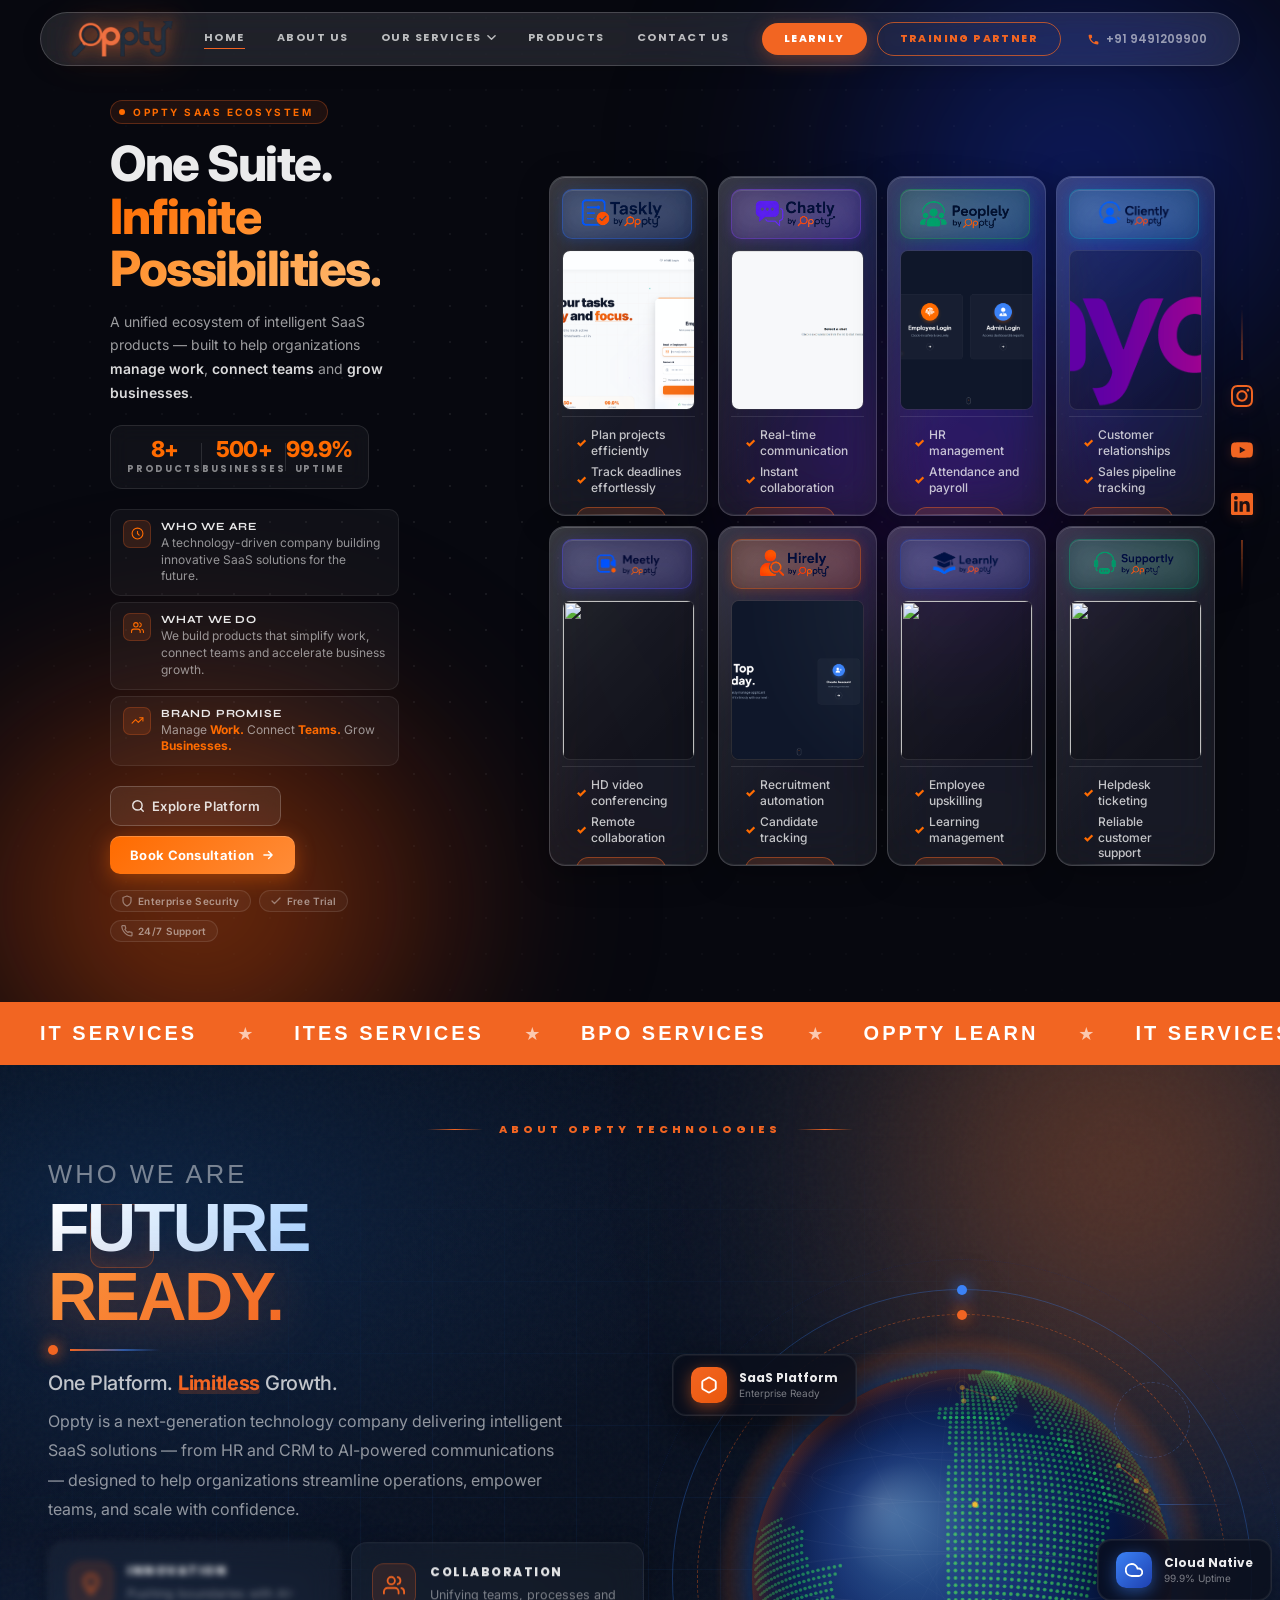
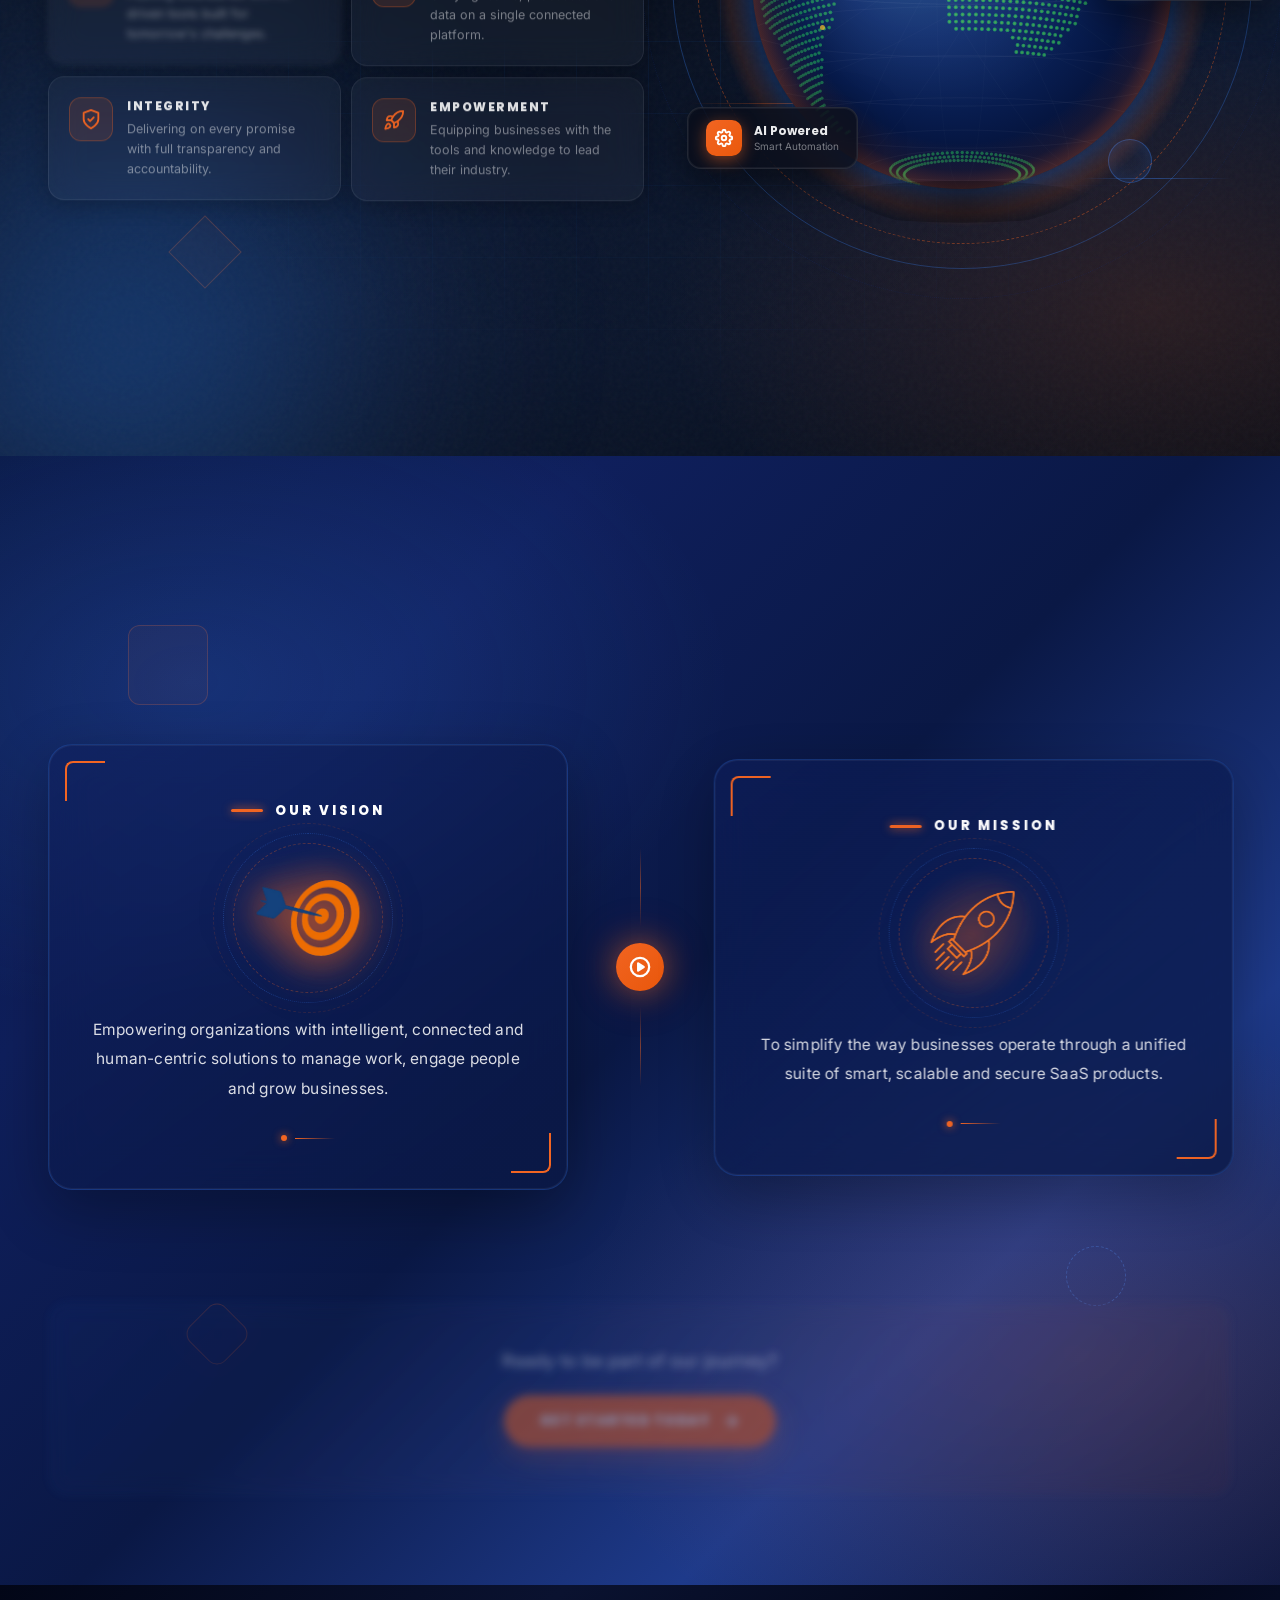
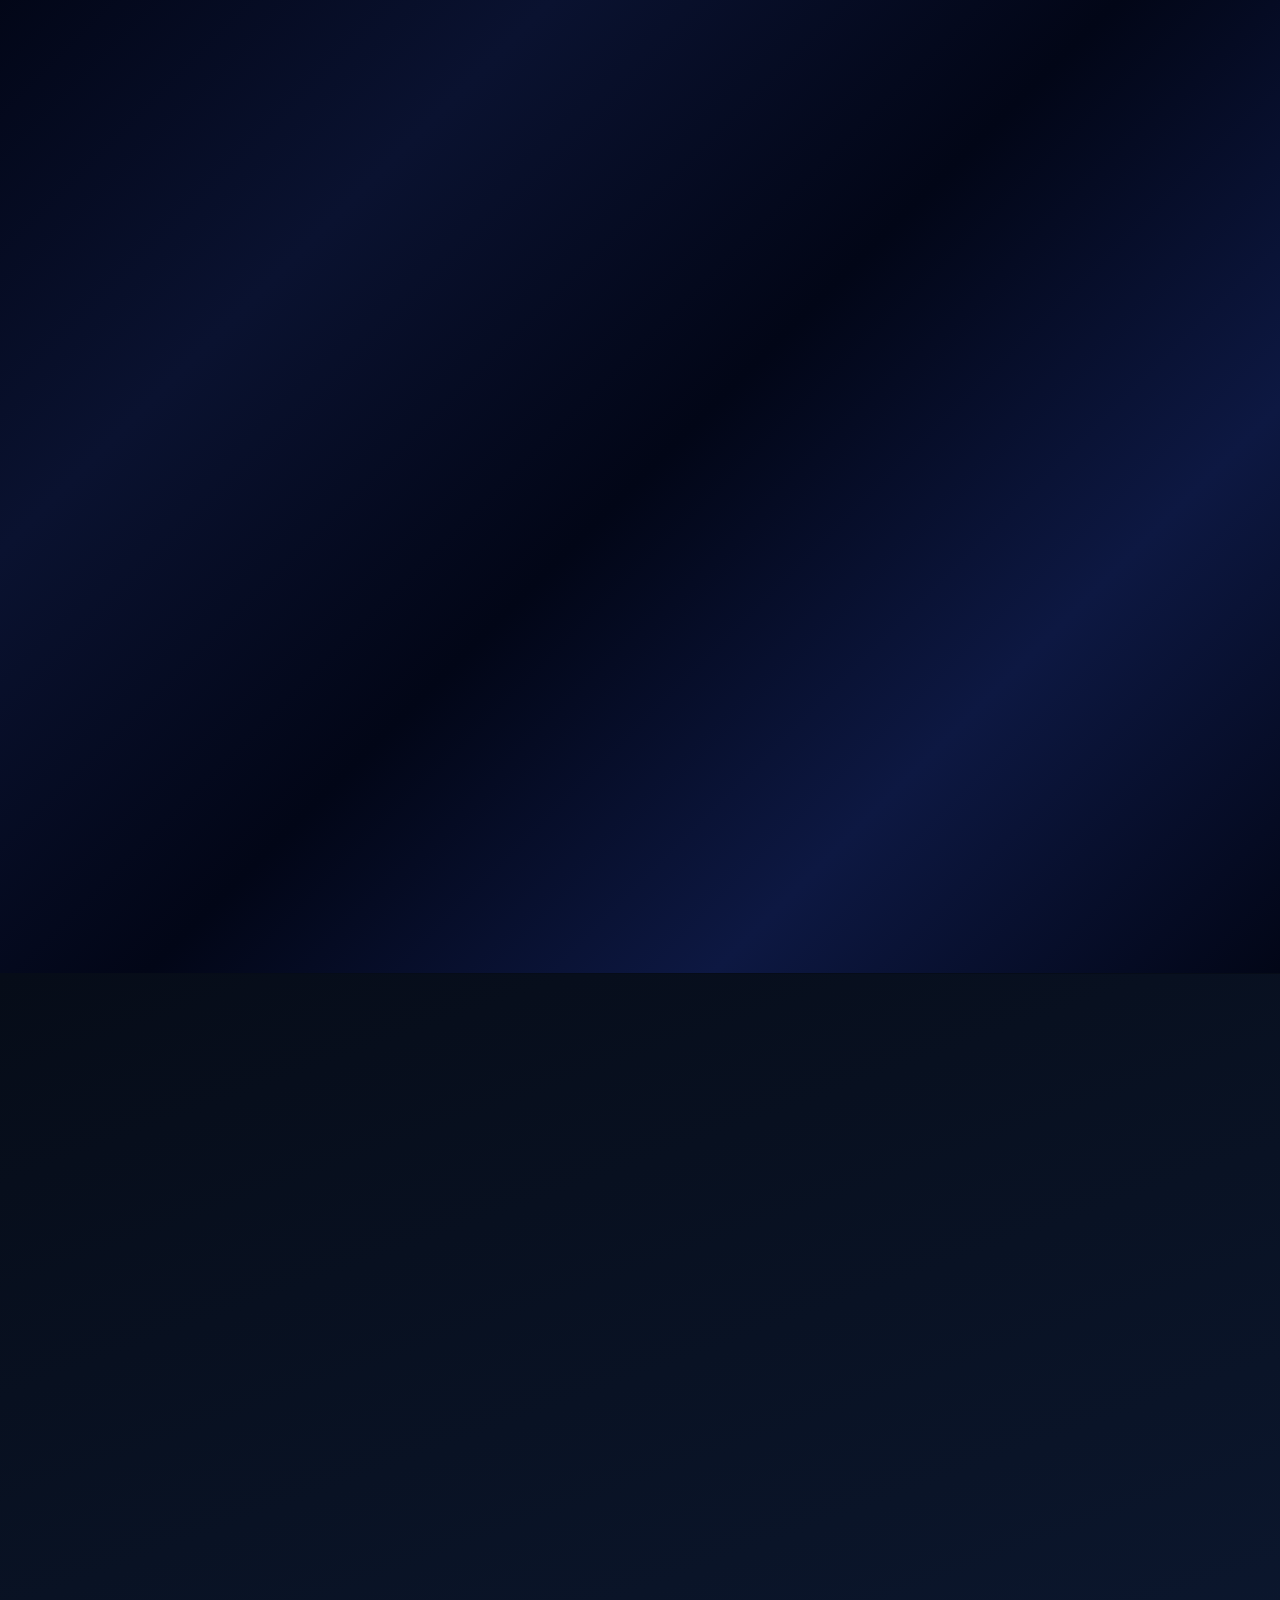
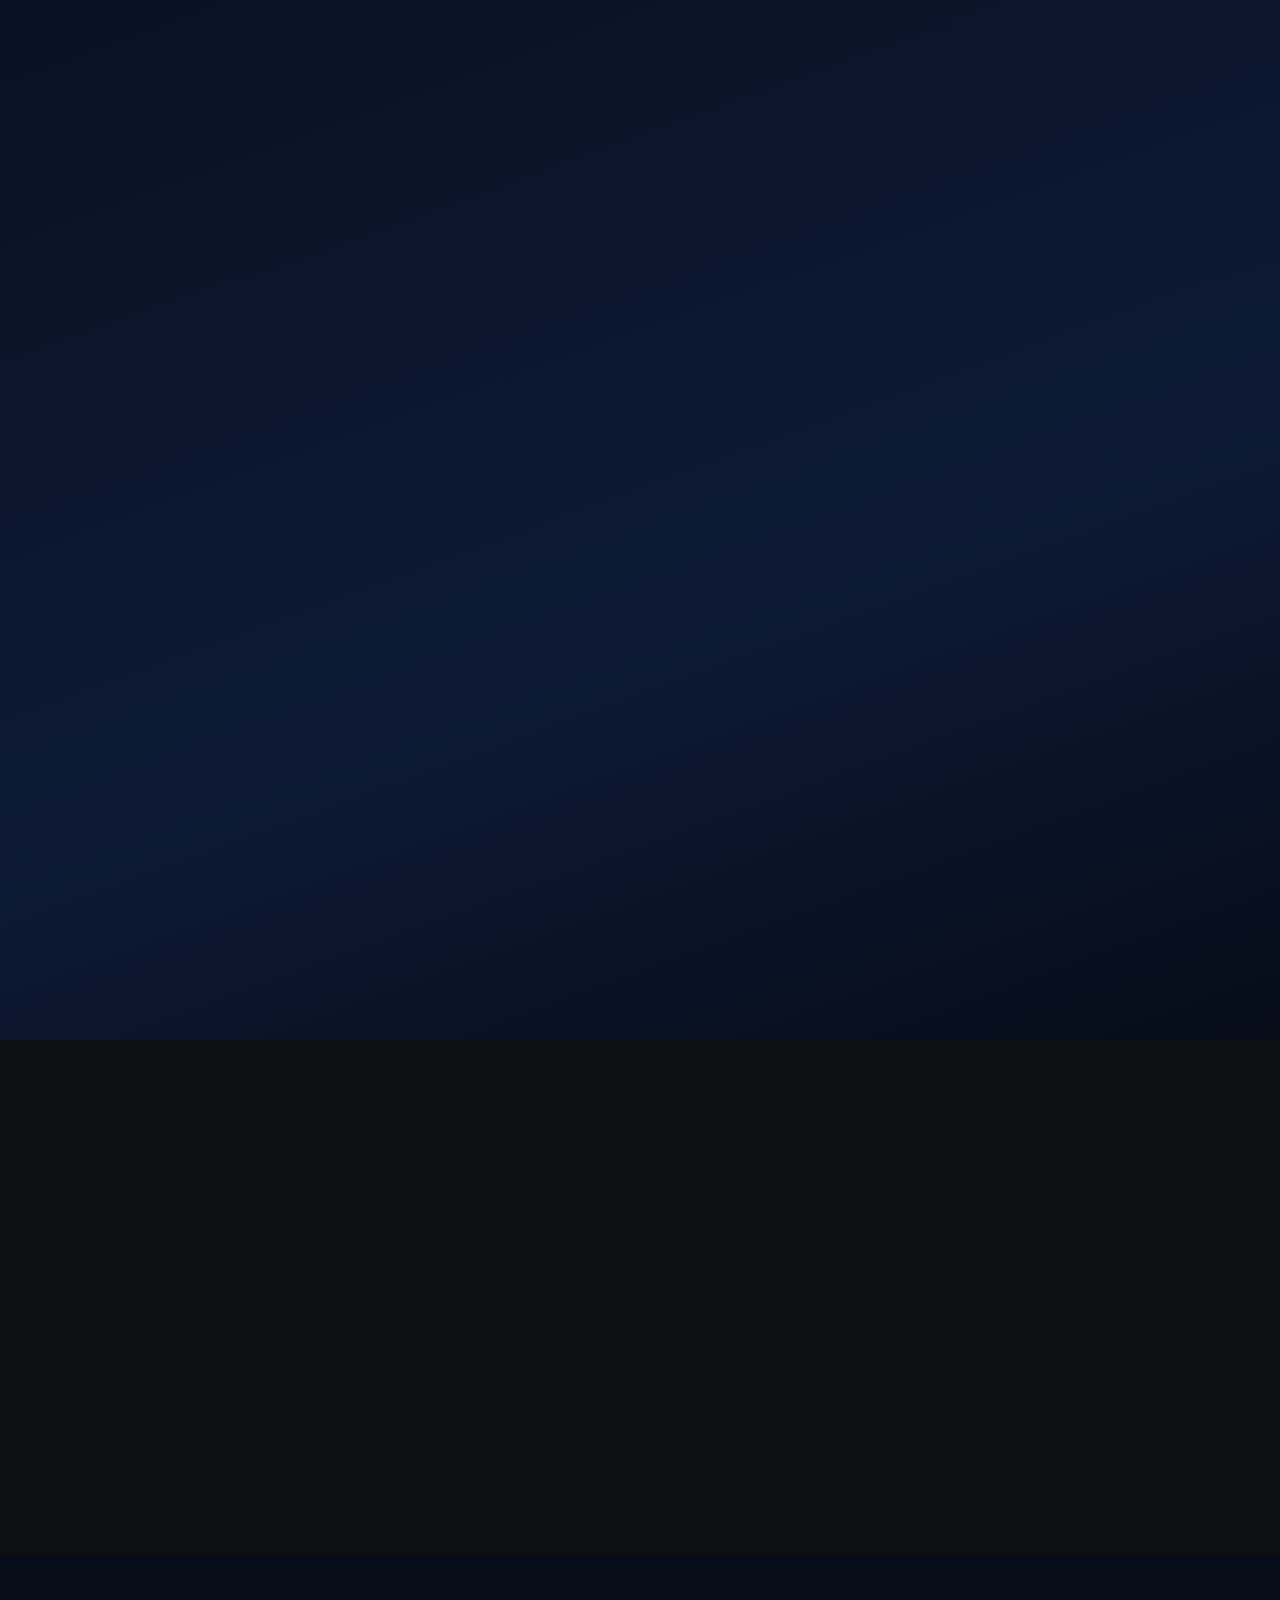
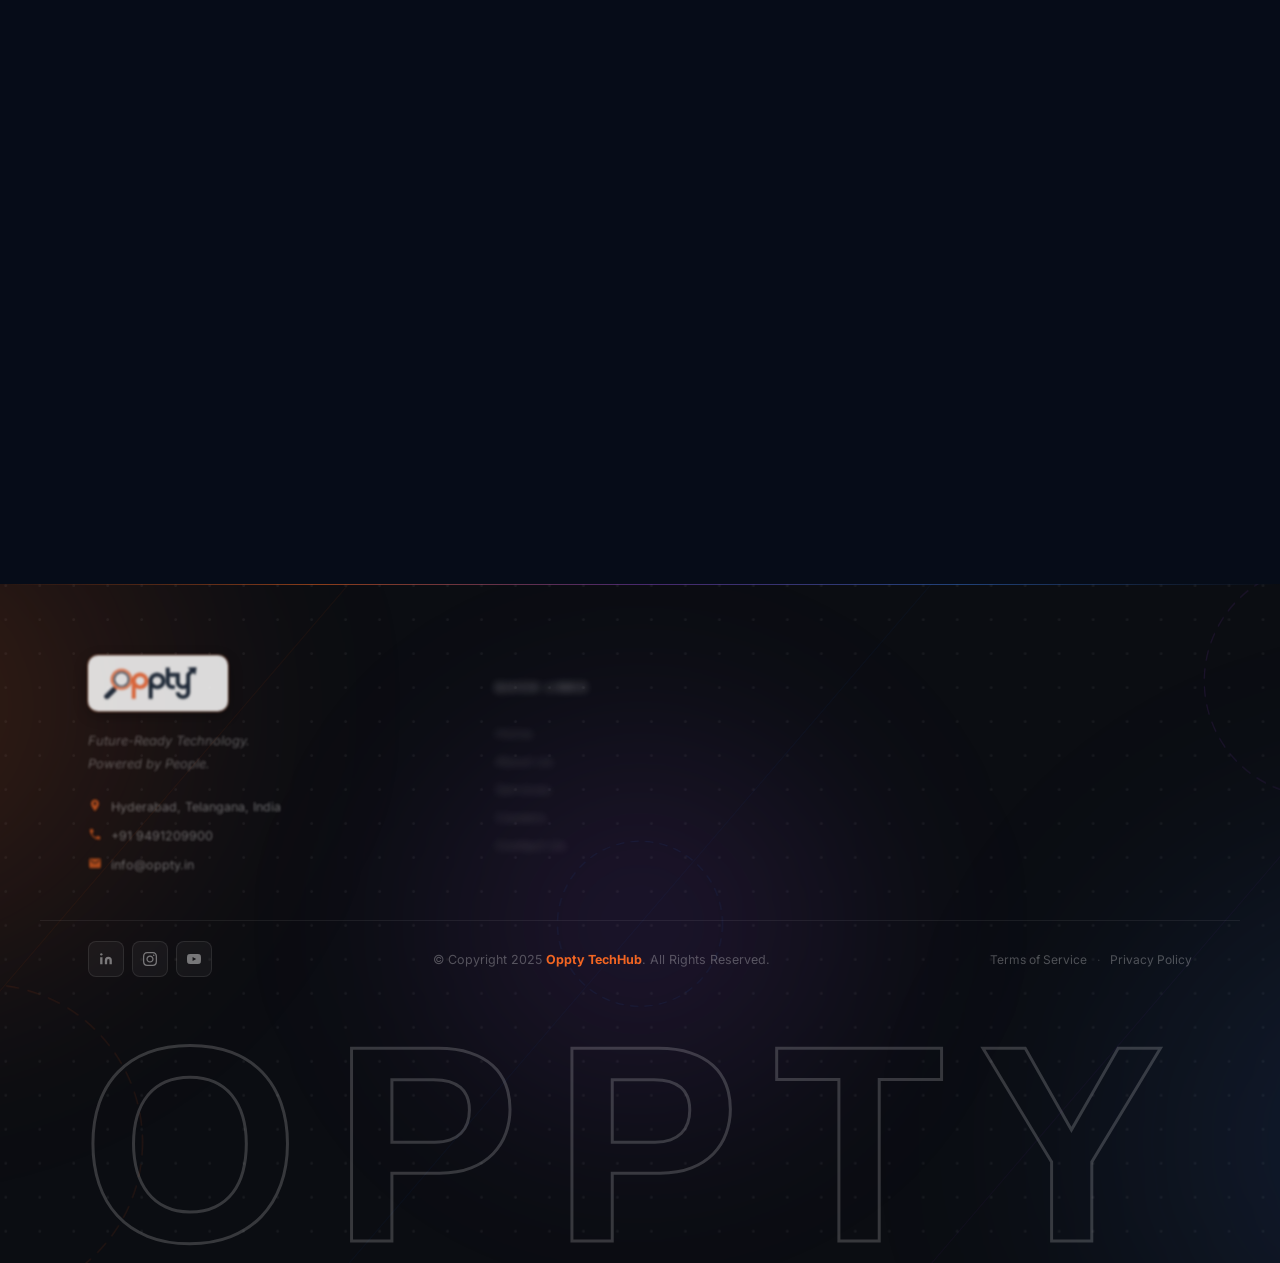
==== index.html @ 8da7d7f0 "mk28" ====
<!DOCTYPE html>
<html lang="en">
<head>
    <meta charset="UTF-8">
    <meta name="viewport" content="width=device-width, initial-scale=1.0">
    <title>Oppty — All-in-One Business Platform</title>
    <link href="https://fonts.googleapis.com/css2?family=Poppins:wght@300;400;500;600;700;800;900&family=Inter:wght@300;400;500;600;700&family=Syne:wght@400;500;600;700;800&family=Noto+Sans:wght@400;500;600;700;800;900&display=swap" rel="stylesheet">
    <link rel="stylesheet" href="https://api.fontshare.com/v2/css?f[]=satoshi@300,400,500,600,700,800,900&display=swap">
    <link rel="stylesheet" href="https://cdnjs.cloudflare.com/ajax/libs/font-awesome/6.5.1/css/all.min.css">
    <link rel="stylesheet" href="./CSS/index.css">
</head>
<body>

    <!-- ── PAGE LOADER ── -->
    <div class="page-loader is-visible" id="pageLoader">
        <div class="page-loader__logo">
            <div class="page-loader__ring"></div>
            <div class="page-loader__ring"></div>
            <div class="page-loader__ring"></div>
            <img class="page-loader__img" src="./ASSETS/images/oppty.png" alt="Loading" />
        </div>
    </div>

    <!-- ── FLOATING SOCIAL BAR ── -->
    <div class="social-bar">
        <a href="https://www.instagram.com/opptytech?igsh=YTExdTBsc3Y4ejU2" target="_blank" rel="noopener" aria-label="Instagram" class="social-bar__link">
            <svg viewBox="0 0 24 24" fill="currentColor"><path d="M12 2.163c3.204 0 3.584.012 4.85.07 3.252.148 4.771 1.691 4.919 4.919.058 1.265.069 1.645.069 4.849 0 3.205-.012 3.584-.069 4.849-.149 3.225-1.664 4.771-4.919 4.919-1.266.058-1.644.07-4.85.07-3.204 0-3.584-.012-4.849-.07-3.26-.149-4.771-1.699-4.919-4.92-.058-1.265-.07-1.644-.07-4.849 0-3.204.013-3.583.07-4.849.149-3.227 1.664-4.771 4.919-4.919 1.266-.057 1.645-.069 4.849-.069zm0-2.163c-3.259 0-3.667.014-4.947.072-4.358.2-6.78 2.618-6.98 6.98-.059 1.281-.073 1.689-.073 4.948 0 3.259.014 3.668.072 4.948.2 4.358 2.618 6.78 6.98 6.98 1.281.058 1.689.072 4.948.072 3.259 0 3.668-.014 4.948-.072 4.354-.2 6.782-2.618 6.979-6.98.059-1.28.073-1.689.073-4.948 0-3.259-.014-3.667-.072-4.947-.196-4.354-2.617-6.78-6.979-6.98-1.281-.059-1.69-.073-4.949-.073zm0 5.838c-3.403 0-6.162 2.759-6.162 6.162s2.759 6.163 6.162 6.163 6.162-2.759 6.162-6.163c0-3.403-2.759-6.162-6.162-6.162zm0 10.162c-2.209 0-4-1.79-4-4 0-2.209 1.791-4 4-4s4 1.791 4 4c0 2.21-1.791 4-4 4zm6.406-11.845c-.796 0-1.441.645-1.441 1.44s.645 1.44 1.441 1.44c.795 0 1.439-.645 1.439-1.44s-.644-1.44-1.439-1.44z"/></svg>
        </a>
        <a href="https://youtube.com/@mroppty?si=NbpyNIM-vkHyeLYM" target="_blank" rel="noopener" aria-label="YouTube" class="social-bar__link">
            <svg viewBox="0 0 24 24" fill="currentColor"><path d="M23.498 6.186a3.016 3.016 0 0 0-2.122-2.136C19.505 3.545 12 3.545 12 3.545s-7.505 0-9.377.505A3.017 3.017 0 0 0 .502 6.186C0 8.07 0 12 0 12s0 3.93.502 5.814a3.016 3.016 0 0 0 2.122 2.136c1.871.505 9.376.505 9.376.505s7.505 0 9.377-.505a3.015 3.015 0 0 0 2.122-2.136C24 15.93 24 12 24 12s0-3.93-.502-5.814zM9.545 15.568V8.432L15.818 12l-6.273 3.568z"/></svg>
        </a>
        <a href="https://www.linkedin.com/company/opptytech/" target="_blank" rel="noopener" aria-label="LinkedIn" class="social-bar__link">
            <svg viewBox="0 0 24 24" fill="currentColor"><path d="M20.447 20.452h-3.554v-5.569c0-1.328-.027-3.037-1.852-3.037-1.853 0-2.136 1.445-2.136 2.939v5.667H9.351V9h3.414v1.561h.046c.477-.9 1.637-1.85 3.37-1.85 3.601 0 4.267 2.37 4.267 5.455v6.286zM5.337 7.433a2.062 2.062 0 0 1-2.063-2.065 2.064 2.064 0 1 1 2.063 2.065zm1.782 13.019H3.555V9h3.564v11.452zM22.225 0H1.771C.792 0 0 .774 0 1.729v20.542C0 23.227.792 24 1.771 24h20.451C23.2 24 24 23.227 24 22.271V1.729C24 .774 23.2 0 22.222 0h.003z"/></svg>
        </a>
    </div>

    <!-- ── NAVBAR ── -->
    <header id="navbar">
        <div class="nav-inner">
            <a href="#" class="logo">
                <img class="logo-img" src="./ASSETS/images/oppty.png" alt="Oppty Logo" />
            </a>
            <nav>
                <a href="index.html" class="nav-active">Home</a>
                <a href="./HTML/about.html">About Us</a>
                <div class="nav-dropdown">
                    <a href="#" class="nav-dropdown__toggle" onclick="toggleNavDropdown(this); return false;">Our Services
                        <svg class="nav-dropdown__arrow" viewBox="0 0 10 6" fill="none" xmlns="http://www.w3.org/2000/svg">
                            <path d="M1 1l4 4 4-4" stroke="currentColor" stroke-width="1.6" stroke-linecap="round" stroke-linejoin="round" />
                        </svg>
                    </a>
                    <ul class="nav-dropdown__menu">
                        <li><a href="./HTML/IT_services.html"><span class="dd-icon dd-icon--blue"><svg viewBox="0 0 24 24" fill="none"><rect x="2" y="3" width="20" height="14" rx="2" stroke="currentColor" stroke-width="1.6"/><path d="M8 21h8M12 17v4" stroke="currentColor" stroke-width="1.6" stroke-linecap="round"/></svg></span><span class="dd-label">IT Services</span></a></li>
                        <li><a href="./HTML/ITES_services.html"><span class="dd-icon dd-icon--orange"><svg viewBox="0 0 24 24" fill="none"><circle cx="12" cy="12" r="3" stroke="currentColor" stroke-width="1.6"/><path d="M6.3 6.3a8 8 0 0 0 0 11.4M17.7 6.3a8 8 0 0 1 0 11.4" stroke="currentColor" stroke-width="1.6" stroke-linecap="round"/></svg></span><span class="dd-label">ITES Services</span></a></li>
                        
                    </ul>
                </div>
                <a href="./HTML/resources.html">Products</a>
                <a href="./HTML/contact.html">Contact Us</a>
            </nav>
            <div class="nav-actions">
                <a href="./HTML/Oppty_learn.html" class="btn btn-academy">Learnly</a>
                <a href="#" class="btn btn-training">Training Partner</a>
                <a href="tel:+919491209900" class="phone-link">
                    <svg viewBox="0 0 24 24" fill="currentColor"><path d="M6.6 10.8c1.4 2.8 3.8 5.1 6.6 6.6l2.2-2.2c.27-.27.67-.36 1.02-.24 1.12.37 2.33.57 3.58.57.55 0 1 .45 1 1V20c0 .55-.45 1-1 1-9.39 0-17-7.61-17-17 0-.55.45-1 1-1H8c.55 0 1 .45 1 1 0 1.25.2 2.45.57 3.57-.11.34-.03.74-.24 1.01L6.6 10.8z"/></svg>
                    +91 9491209900
                </a>
            </div>
            <button class="hamburger" aria-label="Toggle menu" onclick="toggleMenu()">
                <span></span><span></span><span></span>
            </button>
        </div>
        <div class="mobile-nav" id="mobileNav">
            <a href="index.html">Home</a>
            <a href="./HTML/about.html">About Us</a>
            <div class="mobile-dropdown">
                <button class="mobile-dropdown__toggle" onclick="toggleMobileDropdown(this)" aria-expanded="false">Our Services
                    <svg class="mobile-dropdown__arrow" viewBox="0 0 10 6" fill="none"><path d="M1 1l4 4 4-4" stroke="currentColor" stroke-width="1.6" stroke-linecap="round" stroke-linejoin="round"/></svg>
                </button>
                <ul class="mobile-dropdown__menu">
                    <li><a href="./HTML/IT_services.html">IT Services</a></li>
                    <li><a href="./HTML/ITES_services.html">ITES Services</a></li>
                
                </ul>
            </div>
            <a href="./HTML/resources.html">Products</a>
            <a href="./HTML/contact.html">Contact Us</a>
            <div class="mobile-btns">
                <a href="./HTML/Oppty_learn.html" class="btn btn-academy">Learnly</a>
                <a href="#" class="btn btn-training">Training Partner</a>
            </div>
        </div>
    </header>

    <!-- ── HERO ── -->
    <main class="hero-container">
        <section class="hero" id="hero">

            <!-- Background -->
            <div class="hero-scene-bg">
                <canvas class="hero-stars-canvas" id="heroStarsCanvas"></canvas>
                <div class="hero-glow hero-glow--orange"></div>
                <div class="hero-glow hero-glow--blue"></div>
                <div class="hero-glow hero-glow--purple"></div>
                <div class="hero-grid-overlay"></div>
            </div>

            <div class="outer">

                <!-- LEFT: Brand Story -->
                <div class="brand-story">
                    <div class="label-container">
                        <div class="label-dot"></div>
                        <span class="badge-label">OPPTY SAAS ECOSYSTEM</span>
                    </div>
                    <h1>One Suite.<br><span class="highlight">Infinite<br>Possibilities.</span></h1>
                    <p class="brand-subheading">A unified ecosystem of intelligent SaaS products — built to help organizations <em>manage work</em>, <em>connect teams</em> and <em>grow businesses</em>.</p>
                    <div class="hero-stats">
                        <div class="hero-stat"><span class="hero-stat__num">8+</span><span class="hero-stat__label">Products</span></div>
                        <div class="hero-stat-divider"></div>
                        <div class="hero-stat"><span class="hero-stat__num">500+</span><span class="hero-stat__label">Businesses</span></div>
                        <div class="hero-stat-divider"></div>
                        <div class="hero-stat"><span class="hero-stat__num">99.9%</span><span class="hero-stat__label">Uptime</span></div>
                    </div>
                    <div class="brand-blocks-list">
                        <div class="essence-item" data-essence="work">
                            <div class="essence-icon"><svg viewBox="0 0 24 24" fill="none" stroke="currentColor" stroke-width="2" stroke-linecap="round" stroke-linejoin="round"><circle cx="12" cy="12" r="10"/><path d="M12 8v4l3 3"/></svg></div>
                            <div class="essence-body"><h4>Who We Are</h4><p>A technology-driven company building innovative SaaS solutions for the future.</p></div>
                        </div>
                        <div class="essence-item" data-essence="connect">
                            <div class="essence-icon"><svg viewBox="0 0 24 24" fill="none" stroke="currentColor" stroke-width="2" stroke-linecap="round" stroke-linejoin="round"><path d="M17 21v-2a4 4 0 0 0-4-4H5a4 4 0 0 0-4 4v2"/><circle cx="9" cy="7" r="4"/><path d="M23 21v-2a4 4 0 0 0-3-3.87M16 3.13a4 4 0 0 1 0 7.75"/></svg></div>
                            <div class="essence-body"><h4>What We Do</h4><p>We build products that simplify work, connect teams and accelerate business growth.</p></div>
                        </div>
                        <div class="essence-item" data-essence="grow">
                            <div class="essence-icon"><svg viewBox="0 0 24 24" fill="none" stroke="currentColor" stroke-width="2" stroke-linecap="round" stroke-linejoin="round"><polyline points="22 7 13.5 15.5 8.5 10.5 2 17"/><polyline points="16 7 22 7 22 13"/></svg></div>
                            <div class="essence-body"><h4>Brand Promise</h4><p style="font-weight:700">Manage <span>Work.</span> Connect <span>Teams.</span> Grow <span>Businesses.</span></p></div>
                        </div>
                    </div>
                    <div class="button-actions">
                        <a href="#products" class="btn-secondary">
                            <svg width="14" height="14" viewBox="0 0 24 24" fill="none" stroke="currentColor" stroke-width="2.5" stroke-linecap="round" stroke-linejoin="round"><circle cx="11" cy="11" r="8"/><path d="m21 21-4.35-4.35"/></svg>
                            Explore Platform
                        </a>
                        <button class="cta-button">
                            Book Consultation
                            <svg width="14" height="14" viewBox="0 0 24 24" fill="none" stroke="currentColor" stroke-width="2.5" stroke-linecap="round" stroke-linejoin="round"><path d="M5 12h14M13 6l6 6-6 6"/></svg>
                        </button>
                    </div>
                    <div class="trust-row">
                        <span class="trust-badge"><svg width="12" height="12" viewBox="0 0 24 24" fill="none" stroke="currentColor" stroke-width="2.5" stroke-linecap="round" stroke-linejoin="round"><path d="M12 22s8-4 8-10V5l-8-3-8 3v7c0 6 8 10 8 10z"/></svg>Enterprise Security</span>
                        <span class="trust-badge"><svg width="12" height="12" viewBox="0 0 24 24" fill="none" stroke="currentColor" stroke-width="2.5" stroke-linecap="round" stroke-linejoin="round"><polyline points="20 6 9 17 4 12"/></svg>Free Trial</span>
                        <span class="trust-badge"><svg width="12" height="12" viewBox="0 0 24 24" fill="none" stroke="currentColor" stroke-width="2.5" stroke-linecap="round" stroke-linejoin="round"><path d="M22 16.92v3a2 2 0 0 1-2.18 2 19.79 19.79 0 0 1-8.63-3.07A19.5 19.5 0 0 1 4.69 12 19.79 19.79 0 0 1 1.61 3.12 2 2 0 0 1 3.6 1h3a2 2 0 0 1 2 1.72c.127.96.361 1.903.7 2.81a2 2 0 0 1-.45 2.11L7.91 8.96a16 16 0 0 0 6 6l.92-.92a2 2 0 0 1 2.11-.45c.907.339 1.85.573 2.81.7A2 2 0 0 1 22 16.92z"/></svg>24/7 Support</span>
                    </div>
                </div>

                <!-- RIGHT: Product Cards -->
                <div class="product-ecosystem">
                    <div class="ecosystem-grid">
                        <!-- Taskly -->
                        <article class="premium-card" data-category="Taskly">
                            <div class="product-top">
                                <div class="product-icon-wrapper"><img src="./ASSETS/images/taskly.png" alt="Taskly" /></div>
                                <div class="product-meta"><span class="product-name">Taskly</span><span class="product-category">Task Management</span></div>
                            </div>
                            <div class="dashboard-mask">
                                <div class="dashboard-track track-1">
                                    <img class="dashboard-screen slide-active" src="./ASSETS/images/task1.png" alt="" />
                                    <img class="dashboard-screen" src="./ASSETS/images/task2.png" alt="" />
                                    <img class="dashboard-screen" src="./ASSETS/images/task3.png" alt="" />
                                    <img class="dashboard-screen" src="./ASSETS/images/task4.png" alt="" />
                                </div>
                            </div>
                            <div class="product-bottom">
                                <div class="benefit-item"><span class="benefit-text">Plan projects efficiently</span></div>
                                <div class="benefit-item"><span class="benefit-text">Track deadlines effortlessly</span></div>
                                <a href="#" class="card-explore-btn">Explore <svg viewBox="0 0 24 24" fill="none" stroke="currentColor" stroke-width="2.5" stroke-linecap="round" stroke-linejoin="round"><path d="M5 12h14M13 6l6 6-6 6"/></svg></a>
                            </div>
                        </article>
                        <!-- Chatly -->
                        <article class="premium-card" data-category="Chatly">
                            <div class="product-top">
                                <div class="product-icon-wrapper"><img src="./ASSETS/images/chatly.png" alt="Chatly" /></div>
                                <div class="product-meta"><span class="product-name">Chatly</span><span class="product-category">Team Chat</span></div>
                            </div>
                            <div class="dashboard-mask">
                                <div class="dashboard-track track-2">
                                    <img class="dashboard-screen slide-active" src="./ASSETS/images/chat.png" alt="" />
                                    <img class="dashboard-screen" src="./ASSETS/images/chat2.png" alt="" />
                                    <img class="dashboard-screen" src="./ASSETS/images/chat3.png" alt="" />
                                    <img class="dashboard-screen" src="./ASSETS/images/chat4.png" alt="" />
                                </div>
                            </div>
                            <div class="product-bottom">
                                <div class="benefit-item"><span class="benefit-text">Real-time communication</span></div>
                                <div class="benefit-item"><span class="benefit-text">Instant collaboration</span></div>
                                <a href="#" class="card-explore-btn">Explore <svg viewBox="0 0 24 24" fill="none" stroke="currentColor" stroke-width="2.5" stroke-linecap="round" stroke-linejoin="round"><path d="M5 12h14M13 6l6 6-6 6"/></svg></a>
                            </div>
                        </article>
                        <!-- Peoplely -->
                        <article class="premium-card" data-category="Peoplely">
                            <div class="product-top">
                                <div class="product-icon-wrapper"><img src="./ASSETS/images/peoplely.png" alt="Peoplely" /></div>
                                <div class="product-meta"><span class="product-name">Peoplely</span><span class="product-category">HRMS</span></div>
                            </div>
                            <div class="dashboard-mask">
                                <div class="dashboard-track track-3">
                                    <img class="dashboard-screen slide-active" src="./ASSETS/images/hrms1.png" alt="" />
                                    <img class="dashboard-screen" src="./ASSETS/images/hirely2.png" alt="" />
                                    <img class="dashboard-screen" src="./ASSETS/images/hrms3.png" alt="" />
                                    <img class="dashboard-screen" src="./ASSETS/images/hrms4.png" alt="" />
                                </div>
                            </div>
                            <div class="product-bottom">
                                <div class="benefit-item"><span class="benefit-text">HR management</span></div>
                                <div class="benefit-item"><span class="benefit-text">Attendance and payroll</span></div>
                                <a href="#" class="card-explore-btn">Explore <svg viewBox="0 0 24 24" fill="none" stroke="currentColor" stroke-width="2.5" stroke-linecap="round" stroke-linejoin="round"><path d="M5 12h14M13 6l6 6-6 6"/></svg></a>
                            </div>
                        </article>
                        <!-- Cliently -->
                        <article class="premium-card" data-category="Cliently">
                            <div class="product-top">
                                <div class="product-icon-wrapper"><img src="./ASSETS/images/cliently.png" alt="Cliently" /></div>
                                <div class="product-meta"><span class="product-name">Cliently</span><span class="product-category">CRM</span></div>
                            </div>
                            <div class="dashboard-mask">
                                <div class="dashboard-track track-4">
                                    <img class="dashboard-screen slide-active" src="./ASSETS/images/client-1.png" alt="" />
                                    <img class="dashboard-screen" src="./ASSETS/images/client-2.png" alt="" />
                                    <img class="dashboard-screen" src="./ASSETS/images/client-3.png" alt="" />
                                    <img class="dashboard-screen" src="./ASSETS/images/client-4.png" alt="" />
                                </div>
                            </div>
                            <div class="product-bottom">
                                <div class="benefit-item"><span class="benefit-text">Customer relationships</span></div>
                                <div class="benefit-item"><span class="benefit-text">Sales pipeline tracking</span></div>
                                <a href="#" class="card-explore-btn">Explore <svg viewBox="0 0 24 24" fill="none" stroke="currentColor" stroke-width="2.5" stroke-linecap="round" stroke-linejoin="round"><path d="M5 12h14M13 6l6 6-6 6"/></svg></a>
                            </div>
                        </article>
                        <!-- Meetly -->
                        <article class="premium-card" data-category="Meetly">
                            <div class="product-top">
                                <div class="product-icon-wrapper"><img src="./ASSETS/images/meetly.png" alt="Meetly" /></div>
                                <div class="product-meta"><span class="product-name">Meetly</span><span class="product-category">Video Meetings</span></div>
                            </div>
                            <div class="dashboard-mask">
                                <div class="dashboard-track track-5">
                                    <img class="dashboard-screen" src="./ASSETS/images/" alt="" />
                                    <img class="dashboard-screen" src="https://images.unsplash.com/photo-1616587894289-86480e533129?auto=format&fit=crop&w=350&q=80" alt="" />
                                    <img class="dashboard-screen" src="https://images.unsplash.com/photo-1573497620053-ea5300f94f21?auto=format&fit=crop&w=350&q=80" alt="" />
                                    <img class="dashboard-screen" src="https://images.unsplash.com/photo-1517048676732-d65bc937f952?auto=format&fit=crop&w=350&q=80" alt="" />
                                    <img class="dashboard-screen" src="https://images.unsplash.com/photo-1588196749597-9ff075ee6b5b?auto=format&fit=crop&w=350&q=80" alt="" />
                                </div>
                            </div>
                            <div class="product-bottom">
                                <div class="benefit-item"><span class="benefit-text">HD video conferencing</span></div>
                                <div class="benefit-item"><span class="benefit-text">Remote collaboration</span></div>
                                <a href="#" class="card-explore-btn">Explore <svg viewBox="0 0 24 24" fill="none" stroke="currentColor" stroke-width="2.5" stroke-linecap="round" stroke-linejoin="round"><path d="M5 12h14M13 6l6 6-6 6"/></svg></a>
                            </div>
                        </article>
                        <!-- Hirely -->
                        <article class="premium-card" data-category="Hirely">
                            <div class="product-top">
                                <div class="product-icon-wrapper"><img src="./ASSETS/images/hirely.png" alt="Hirely" /></div>
                                <div class="product-meta"><span class="product-name">Hirely</span><span class="product-category">Recruitment ATS</span></div>
                            </div>
                            <div class="dashboard-mask">
                                <div class="dashboard-track track-6">
                                    <img class="dashboard-screen slide-active" src="./ASSETS/images/hirely1.png" alt="" />
                                    <img class="dashboard-screen" src="./ASSETS/images/hirely2.png" alt="" />
                                    <img class="dashboard-screen" src="./ASSETS/images/hirely3.png" alt="" />
                                    <img class="dashboard-screen" src="./ASSETS/images/hirely4.png" alt="" />
                                </div>
                            </div>
                            <div class="product-bottom">
                                <div class="benefit-item"><span class="benefit-text">Recruitment automation</span></div>
                                <div class="benefit-item"><span class="benefit-text">Candidate tracking</span></div>
                                <a href="#" class="card-explore-btn">Explore <svg viewBox="0 0 24 24" fill="none" stroke="currentColor" stroke-width="2.5" stroke-linecap="round" stroke-linejoin="round"><path d="M5 12h14M13 6l6 6-6 6"/></svg></a>
                            </div>
                        </article>
                        <!-- Learnly -->
                        <article class="premium-card" data-category="Learnly">
                            <div class="product-top">
                                <div class="product-icon-wrapper"><img src="./ASSETS/images/learnly.png" alt="Learnly" /></div>
                                <div class="product-meta"><span class="product-name">Learnly</span><span class="product-category">LMS</span></div>
                            </div>
                            <div class="dashboard-mask">
                                <div class="dashboard-track track-7">
                                    <img class="dashboard-screen slide-active" src="https://images.unsplash.com/photo-1501504905252-473c47e087f8?auto=format&fit=crop&w=350&q=80" alt="" />
                                    <img class="dashboard-screen" src="https://images.unsplash.com/photo-1516321497487-e288fb19713f?auto=format&fit=crop&w=350&q=80" alt="" />
                                    <img class="dashboard-screen" src="https://images.unsplash.com/photo-1524178232363-1fb2b075b655?auto=format&fit=crop&w=350&q=80" alt="" />
                                    <img class="dashboard-screen" src="https://images.unsplash.com/photo-1513258496099-48168024aec0?auto=format&fit=crop&w=350&q=80" alt="" />
                                </div>
                            </div>
                            <div class="product-bottom">
                                <div class="benefit-item"><span class="benefit-text">Employee upskilling</span></div>
                                <div class="benefit-item"><span class="benefit-text">Learning management</span></div>
                                <a href="#" class="card-explore-btn">Explore <svg viewBox="0 0 24 24" fill="none" stroke="currentColor" stroke-width="2.5" stroke-linecap="round" stroke-linejoin="round"><path d="M5 12h14M13 6l6 6-6 6"/></svg></a>
                            </div>
                        </article>
                        <!-- Supportly -->
                        <article class="premium-card" data-category="Supportly">
                            <div class="product-top">
                                <div class="product-icon-wrapper"><img src="./ASSETS/images/supportly.png" alt="Supportly" /></div>
                                <div class="product-meta"><span class="product-name">Supportly</span><span class="product-category">Helpdesk</span></div>
                            </div>
                            <div class="dashboard-mask">
                                <div class="dashboard-track track-8">
                                    <img class="dashboard-screen slide-active" src="https://images.unsplash.com/photo-1551434678-e076c223a692?auto=format&fit=crop&w=350&q=80" alt="" />
                                    <img class="dashboard-screen" src="https://images.unsplash.com/photo-1549923746-c502d488f3aa?auto=format&fit=crop&w=350&q=80" alt="" />
                                    <img class="dashboard-screen" src="https://images.unsplash.com/photo-1521791136368-1a46827d0515?auto=format&fit=crop&w=350&q=80" alt="" />
                                    <img class="dashboard-screen" src="https://images.unsplash.com/photo-1534536281715-e28d76689b4d?auto=format&fit=crop&w=350&q=80" alt="" />
                                </div>
                            </div>
                            <div class="product-bottom">
                                <div class="benefit-item"><span class="benefit-text">Helpdesk ticketing</span></div>
                                <div class="benefit-item"><span class="benefit-text">Reliable customer support</span></div>
                                <a href="#" class="card-explore-btn">Explore <svg viewBox="0 0 24 24" fill="none" stroke="currentColor" stroke-width="2.5" stroke-linecap="round" stroke-linejoin="round"><path d="M5 12h14M13 6l6 6-6 6"/></svg></a>
                            </div>
                        </article>
                    </div>
                </div>
            </div>
        </section>
    </main>

  <!-- ── Dashboard Card Slider JS ── -->
  <script>
  (function() {
    document.querySelectorAll('.dashboard-track').forEach(function(track) {
      var slides = Array.from(track.querySelectorAll('.dashboard-screen'));
      if (slides.length < 2) return;
      var current = 0;
      // ensure first slide active
      slides.forEach(function(s) { s.classList.remove('slide-active'); });
      slides[0].classList.add('slide-active');
      setInterval(function() {
        slides[current].classList.remove('slide-active');
        current = (current + 1) % slides.length;
        slides[current].classList.add('slide-active');
      }, 3000);
    });
  })();
  </script>

  <!-- ── TICKER STRIP ── -->
  <div class="ticker-wrap" data-reveal="fade-up">
    <div class="ticker-track">
      <span class="ticker-item">IT Services</span>
      <span class="ticker-sep">★</span>
      <span class="ticker-item">ITES Services</span>
      <span class="ticker-sep">★</span>
      <span class="ticker-item">BPO Services</span>
      <span class="ticker-sep">★</span>
      <span class="ticker-item">Oppty Learn</span>
      <span class="ticker-sep">★</span>

      <span class="ticker-item">IT Services</span>
      <span class="ticker-sep">★</span>
      <span class="ticker-item">ITES Services</span>
      <span class="ticker-sep">★</span>
      <span class="ticker-item">BPO Services</span>
      <span class="ticker-sep">★</span>
      <span class="ticker-item">Oppty Learn</span>
      <span class="ticker-sep">★</span>

      <span class="ticker-item">IT Services</span>
      <span class="ticker-sep">★</span>
      <span class="ticker-item">ITES Services</span>
      <span class="ticker-sep">★</span>
      <span class="ticker-item">BPO Services</span>
      <span class="ticker-sep">★</span>
      <span class="ticker-item">Oppty Learn</span>
      <span class="ticker-sep">★</span>
    </div>
  </div>

  <!-- ─────────────────────────────────────
     ABOUT SECTION - OPPTY SAAS SUITE (PRO)
───────────────────────────────────── -->
  <section class="about-pro" id="about">

    <!-- Animated Background Layer -->
    <div class="ap-bg">
      <div class="ap-bg__gradient"></div>
      <div class="ap-bg__grid"></div>
      <div class="ap-bg__noise"></div>
      <!-- React: particle canvas + cursor spotlight -->
      <div id="about-react-bg" style="position:absolute;inset:0;width:100%;height:100%;pointer-events:none;z-index:0;">
      </div>

      <!-- Floating geometric shapes -->
      <div class="ap-shape ap-shape--1"></div>
      <div class="ap-shape ap-shape--2"></div>
      <div class="ap-shape ap-shape--3"></div>
      <div class="ap-shape ap-shape--4"></div>

      <!-- Glowing orbs -->
      <div class="ap-orb ap-orb--orange"></div>
      <div class="ap-orb ap-orb--blue"></div>
    </div>

    <div class="ap-container">

      <!-- Section Eyebrow -->
      <div class="ap-eyebrow" data-ap-reveal="fade-down">
        <span class="ap-eyebrow__line"></span>
        <span class="ap-eyebrow__text">ABOUT OPPTY TECHNOLOGIES</span>
        <span class="ap-eyebrow__line"></span>
      </div>

      <!-- Main Grid -->
      <div class="ap-grid">

        <!-- LEFT: Content Column -->
        <div class="ap-content">

          <!-- Logo with animation -->
          <div class="ap-logo-wrap" data-ap-reveal="fade-right" data-ap-delay="100" style="display:none;">
            <div class="ap-logo-glow"></div>
            <img src="./ASSETS/images/oppty.png" alt="Oppty" class="ap-logo">
          </div>

          <!-- Main heading with split text -->
          <h2 class="ap-title" data-ap-reveal="fade-right" data-ap-delay="200">
            <span class="ap-title__line">Who We Are</span>
            <span class="ap-title__big" data-ap-split>FUTURE</span>
            <span class="ap-title__accent" data-ap-split>READY.</span>
          </h2>

          <!-- Animated divider -->
          <div class="ap-divider" data-ap-reveal="fade-right" data-ap-delay="400">
            <span class="ap-divider__dot"></span>
            <span class="ap-divider__line"></span>
          </div>

          <!-- Tagline -->
          <p class="ap-tagline" data-ap-reveal="fade-right" data-ap-delay="500">
            One Platform. <span class="ap-tagline__highlight">Limitless</span> Growth.
          </p>

          <!-- Description -->
          <p class="ap-description" data-ap-reveal="fade-right" data-ap-delay="600">
            Oppty is a next-generation technology company delivering intelligent SaaS solutions —
            from HR and CRM to AI-powered communications — designed to help organizations
            streamline operations, empower teams, and scale with confidence.
          </p>

          <!-- Values Grid with hover effects -->
          <div class="ap-values">

            <div class="ap-value-card" data-ap-reveal="fade-up" data-ap-delay="700">
              <div class="ap-value-card__bg"></div>
              <div class="ap-value-card__icon">
                <svg viewBox="0 0 24 24" fill="none" stroke="currentColor" stroke-width="2" stroke-linecap="round"
                  stroke-linejoin="round">
                  <path
                    d="M9 18h6M10 22h4M12 2a7 7 0 0 0-4 12.74V17a1 1 0 0 0 1 1h6a1 1 0 0 0 1-1v-2.26A7 7 0 0 0 12 2z" />
                </svg>
              </div>
              <div class="ap-value-card__content">
                <h4>INNOVATION</h4>
                <p>Pushing boundaries with AI-driven tools built for tomorrow's challenges.</p>
              </div>
              <div class="ap-value-card__arrow">→</div>
            </div>

            <div class="ap-value-card" data-ap-reveal="fade-up" data-ap-delay="800">
              <div class="ap-value-card__bg"></div>
              <div class="ap-value-card__icon">
                <svg viewBox="0 0 24 24" fill="none" stroke="currentColor" stroke-width="2" stroke-linecap="round"
                  stroke-linejoin="round">
                  <path d="M17 21v-2a4 4 0 0 0-4-4H5a4 4 0 0 0-4 4v2" />
                  <circle cx="9" cy="7" r="4" />
                  <path d="M23 21v-2a4 4 0 0 0-3-3.87M16 3.13a4 4 0 0 1 0 7.75" />
                </svg>
              </div>
              <div class="ap-value-card__content">
                <h4>COLLABORATION</h4>
                <p>Unifying teams, processes and data on a single connected platform.</p>
              </div>
              <div class="ap-value-card__arrow">→</div>
            </div>

            <div class="ap-value-card" data-ap-reveal="fade-up" data-ap-delay="900">
              <div class="ap-value-card__bg"></div>
              <div class="ap-value-card__icon">
                <svg viewBox="0 0 24 24" fill="none" stroke="currentColor" stroke-width="2" stroke-linecap="round"
                  stroke-linejoin="round">
                  <path d="M12 22s8-4 8-10V5l-8-3-8 3v7c0 6 8 10 8 10z" />
                  <path d="M9 12l2 2 4-4" />
                </svg>
              </div>
              <div class="ap-value-card__content">
                <h4>INTEGRITY</h4>
                <p>Delivering on every promise with full transparency and accountability.</p>
              </div>
              <div class="ap-value-card__arrow">→</div>
            </div>

            <div class="ap-value-card" data-ap-reveal="fade-up" data-ap-delay="1000">
              <div class="ap-value-card__bg"></div>
              <div class="ap-value-card__icon">
                <svg viewBox="0 0 24 24" fill="none" stroke="currentColor" stroke-width="2" stroke-linecap="round"
                  stroke-linejoin="round">
                  <path d="M4.5 16.5c-1.5 1.26-2 5-2 5s3.74-.5 5-2c.71-.84.7-2.13-.09-2.91a2.18 2.18 0 0 0-2.91-.09z" />
                  <path
                    d="M12 15l-3-3a22 22 0 0 1 2-3.95A12.88 12.88 0 0 1 22 2c0 2.72-.78 7.5-6 11a22.35 22.35 0 0 1-4 2z" />
                  <path d="M9 12H4s.55-3.03 2-4c1.62-1.08 5 0 5 0M12 15v5s3.03-.55 4-2c1.08-1.62 0-5 0-5" />
                </svg>
              </div>
              <div class="ap-value-card__content">
                <h4>EMPOWERMENT</h4>
                <p>Equipping businesses with the tools and knowledge to lead their industry.</p>
              </div>
              <div class="ap-value-card__arrow">→</div>
            </div>

          </div>

          <!-- Stats counter -->
          <div class="ap-stats" data-ap-reveal="fade-up" data-ap-delay="1100">
            <div class="ap-stat">
              <span class="ap-stat__num" data-count="500">0</span>
              <span class="ap-stat__plus">+</span>
              <span class="ap-stat__label">Clients Served</span>
            </div>
            <div class="ap-stat__divider"></div>
            <div class="ap-stat">
              <span class="ap-stat__num" data-count="98">0</span>
              <span class="ap-stat__plus">%</span>
              <span class="ap-stat__label">Satisfaction Rate</span>
            </div>
            <div class="ap-stat__divider"></div>
            <div class="ap-stat">
              <span class="ap-stat__num" data-count="10">0</span>
              <span class="ap-stat__plus">+</span>
              <span class="ap-stat__label">Years of Excellence</span>
            </div>
          </div>

          <!-- CTA Buttons -->
          <div class="ap-cta" data-ap-reveal="fade-up" data-ap-delay="1200">
            <a href="./HTML/about.html" class="ap-cta__btn ap-cta__btn--primary">
              <span>Discover Our Story</span>
              <svg viewBox="0 0 16 16" fill="none">
                <path d="M3 8h10M9 4l4 4-4 4" stroke="currentColor" stroke-width="1.8" stroke-linecap="round"
                  stroke-linejoin="round" />
              </svg>
            </a>
            <a href="./HTML/contact.html" class="ap-cta__btn ap-cta__btn--secondary">
              <span>Get in Touch</span>
            </a>
          </div>

        </div>

        <!-- RIGHT: Globe Visual -->
        <div class="ap-visual" data-ap-reveal="fade-left" data-ap-delay="300">

          <!-- Glow box animation (matches left side) -->
          <div class="ap-visual-glow-wrap">
            <div class="ap-visual-glow"></div>
          </div>

          <!-- Decorative tech lines -->
          <div class="ap-tech-lines">
            <span></span><span></span><span></span><span></span>
          </div>

          <div class="ap-globe-wrap">

            <!-- Orbital rings -->
            <div class="ap-orbit ap-orbit--1">
              <div class="ap-orbit__dot"></div>
            </div>
            <div class="ap-orbit ap-orbit--2">
              <div class="ap-orbit__dot ap-orbit__dot--blue"></div>
            </div>
            <div class="ap-orbit ap-orbit--3"></div>

            <!-- The Globe — Canvas 3D renderer -->
            <div class="ap-globe" id="apGlobeWrap">
              <canvas id="apGlobeCanvas"></canvas>
            </div>

            <!-- Floating badges -->
            <div class="ap-badge ap-badge--1">
              <div class="ap-badge__icon">
                <svg viewBox="0 0 24 24" fill="none" stroke="currentColor" stroke-width="2.5" stroke-linecap="round">
                  <path
                    d="M21 16V8a2 2 0 0 0-1-1.73l-7-4a2 2 0 0 0-2 0l-7 4A2 2 0 0 0 3 8v8a2 2 0 0 0 1 1.73l7 4a2 2 0 0 0 2 0l7-4A2 2 0 0 0 21 16z" />
                </svg>
              </div>
              <div>
                <span class="ap-badge__title">SaaS Platform</span>
                <span class="ap-badge__sub">Enterprise Ready</span>
              </div>
            </div>

            <div class="ap-badge ap-badge--2">
              <div class="ap-badge__icon ap-badge__icon--blue">
                <svg viewBox="0 0 24 24" fill="none" stroke="currentColor" stroke-width="2.5" stroke-linecap="round">
                  <path d="M18 10h-1.26A8 8 0 1 0 9 20h9a5 5 0 0 0 0-10z" />
                </svg>
              </div>
              <div>
                <span class="ap-badge__title">Cloud Native</span>
                <span class="ap-badge__sub">99.9% Uptime</span>
              </div>
            </div>

            <div class="ap-badge ap-badge--3">
              <div class="ap-badge__icon">
                <svg viewBox="0 0 24 24" fill="none" stroke="currentColor" stroke-width="2.5" stroke-linecap="round">
                  <circle cx="12" cy="12" r="3" />
                  <path
                    d="M19.4 15a1.65 1.65 0 0 0 .33 1.82l.06.06a2 2 0 0 1 0 2.83 2 2 0 0 1-2.83 0l-.06-.06a1.65 1.65 0 0 0-1.82-.33 1.65 1.65 0 0 0-1 1.51V21a2 2 0 0 1-2 2 2 2 0 0 1-2-2v-.09A1.65 1.65 0 0 0 9 19.4a1.65 1.65 0 0 0-1.82.33l-.06.06a2 2 0 0 1-2.83 0 2 2 0 0 1 0-2.83l.06-.06a1.65 1.65 0 0 0 .33-1.82 1.65 1.65 0 0 0-1.51-1H3a2 2 0 0 1-2-2 2 2 0 0 1 2-2h.09A1.65 1.65 0 0 0 4.6 9a1.65 1.65 0 0 0-.33-1.82l-.06-.06a2 2 0 0 1 0-2.83 2 2 0 0 1 2.83 0l.06.06a1.65 1.65 0 0 0 1.82.33H9a1.65 1.65 0 0 0 1-1.51V3a2 2 0 0 1 2-2 2 2 0 0 1 2 2v.09a1.65 1.65 0 0 0 1 1.51 1.65 1.65 0 0 0 1.82-.33l.06-.06a2 2 0 0 1 2.83 0 2 2 0 0 1 0 2.83l-.06.06a1.65 1.65 0 0 0-.33 1.82V9a1.65 1.65 0 0 0 1.51 1H21a2 2 0 0 1 2 2 2 2 0 0 1-2 2h-.09a1.65 1.65 0 0 0-1.51 1z" />
                </svg>
              </div>
              <div>
                <span class="ap-badge__title">AI Powered</span>
                <span class="ap-badge__sub">Smart Automation</span>
              </div>
            </div>

          </div>
        </div>

      </div>
    </div>
  </section>


  <!-- ─────────────────────────────────────
     VISION & MISSION SECTION
───────────────────────────────────── -->
  <section class="vm-section" id="vision-mission">

    <!-- Animated Background -->
    <div class="vm-bg">
      <!-- Background video -->
      <video class="vm-bg__video" autoplay muted loop playsinline>
        <source src="./ASSETS/images/vissionbg.mp4" type="video/mp4" />
      </video>
      <div class="vm-bg__gradient"></div>
      <div class="vm-bg__mesh"></div>
      <div class="vm-bg__waves"></div>

      <!-- Geometric shapes -->
      <div class="vm-shape vm-shape--1"></div>
      <div class="vm-shape vm-shape--2"></div>
      <div class="vm-shape vm-shape--3"></div>
      <div class="vm-shape vm-shape--4"></div>
      <div class="vm-shape vm-shape--5"></div>

      <!-- Gradient blobs -->
      <div class="vm-orb vm-orb--purple"></div>
      <div class="vm-orb vm-orb--teal"></div>
      <div class="vm-orb vm-orb--pink"></div>
    </div>

    <div class="vm-container">

      <!-- Section Header -->
      <div class="vm-header" data-vm-reveal="fade-down">
        <div class="vm-eyebrow">
          <span class="vm-eyebrow__line"></span>
          <span class="vm-eyebrow__text">WHO WE ARE</span>
          <span class="vm-eyebrow__line"></span>
        </div>
        <h2 class="vm-heading">
          Our <span class="vm-heading__accent">Purpose</span> & Direction
        </h2>
      </div>

      <!-- Vision & Mission Cards -->
      <div class="vm-grid">

        <!-- VISION CARD -->
        <div class="vm-card vm-card--vision" data-vm-reveal="fade-right" data-vm-delay="200">

          <div class="vm-card__glow"></div>
          <div class="vm-card__shine"></div>
          <div class="vm-card__corner vm-card__corner--tl"></div>
          <div class="vm-card__corner vm-card__corner--br"></div>

          <div class="vm-card__label">
            <span class="vm-card__label-line"></span>
            <span class="vm-card__label-text">OUR VISION</span>
          </div>

          <div class="vm-card__icon-wrap">
            <div class="vm-card__icon-bg"></div>
            <div class="vm-card__icon-rings">
              <span></span>
              <span></span>
              <span></span>
            </div>
            <div class="vm-card__icon">
              <img src="./ASSETS/images/vission.png" alt="Vision" class="vm-card__icon-img" />
            </div>
          </div>

          <div class="vm-card__content">
            <p class="vm-card__text">
              Empowering organizations with intelligent, connected and human-centric solutions to manage work, engage
              people and grow businesses.
            </p>
          </div>

          <div class="vm-card__accent">
            <span class="vm-card__dot"></span>
            <span class="vm-card__line"></span>
          </div>

        </div>

        <!-- Center Divider -->
        <div class="vm-divider" data-vm-reveal="fade-up" data-vm-delay="400">
          <div class="vm-divider__line"></div>
          <div class="vm-divider__icon">
            <svg viewBox="0 0 24 24" fill="none" stroke="currentColor" stroke-width="2.5" stroke-linecap="round"
              stroke-linejoin="round">
              <circle cx="12" cy="12" r="10" />
              <polygon points="10 8 16 12 10 16 10 8" fill="currentColor" />
            </svg>
          </div>
          <div class="vm-divider__line"></div>
        </div>

        <!-- MISSION CARD -->
        <div class="vm-card vm-card--mission" data-vm-reveal="fade-left" data-vm-delay="600">

          <div class="vm-card__glow"></div>
          <div class="vm-card__shine"></div>
          <div class="vm-card__corner vm-card__corner--tl"></div>
          <div class="vm-card__corner vm-card__corner--br"></div>

          <div class="vm-card__label">
            <span class="vm-card__label-line"></span>
            <span class="vm-card__label-text">OUR MISSION</span>
          </div>

          <div class="vm-card__icon-wrap">
            <div class="vm-card__icon-bg"></div>
            <div class="vm-card__icon-rings">
              <span></span>
              <span></span>
              <span></span>
            </div>
            <div class="vm-card__icon">
              <img src="./ASSETS/images/mission.png" alt="Mission" class="vm-card__icon-img" />
            </div>
          </div>

          <div class="vm-card__content">
            <p class="vm-card__text">
              To simplify the way businesses operate through a unified suite of smart, scalable and secure SaaS
              products.
            </p>
          </div>

          <div class="vm-card__accent">
            <span class="vm-card__dot"></span>
            <span class="vm-card__line"></span>
          </div>

        </div>

      </div>

      <!-- Bottom CTA -->
      <div class="vm-cta" data-vm-reveal="fade-up" data-vm-delay="800">
        <p class="vm-cta__text">
          Ready to be part of our journey?
        </p>
        <a href="#contact" class="vm-cta__btn">
          <span>Get Started Today</span>
          <svg viewBox="0 0 24 24" fill="none" stroke="currentColor" stroke-width="2.5" stroke-linecap="round"
            stroke-linejoin="round">
            <line x1="5" y1="12" x2="19" y2="12" />
            <polyline points="12 5 19 12 12 19" />
          </svg>
        </a>
      </div>

    </div>
  </section>

  <!-- JavaScript -->
  <script>
    (function () {
      'use strict';

      const initVM = () => {
        const section = document.querySelector('.vm-section');
        if (!section) return;

        // Reveal animations
        const elements = section.querySelectorAll('[data-vm-reveal]');

        if (elements.length === 0) return;

        const observer = new IntersectionObserver((entries) => {
          entries.forEach(entry => {
            if (entry.isIntersecting) {
              const delay = parseInt(entry.target.dataset.vmDelay || 0);
              setTimeout(() => {
                entry.target.classList.add('vm-revealed');
              }, delay);
              observer.unobserve(entry.target);
            }
          });
        }, { threshold: 0.1, rootMargin: '0px 0px -50px 0px' });

        elements.forEach(el => observer.observe(el));

        // Fallback - show elements after 3 seconds if not revealed
        setTimeout(() => {
          elements.forEach(el => {
            if (!el.classList.contains('vm-revealed')) {
              el.classList.add('vm-revealed');
            }
          });
        }, 3000);

        // 3D Tilt effect on cards — smooth lerp spring + shine
        const cards = section.querySelectorAll('.vm-card');
        cards.forEach(card => {
          /* inject shine overlay */
          if (!card.querySelector('.vm-card__shine')) {
            const s = document.createElement('div');
            s.className = 'vm-card__shine';
            card.insertBefore(s, card.firstChild);
          }

          let raf = null;
          let tx = 0, ty = 0, cx = 0, cy = 0, hovered = false;
          const lerp = (a, b, t) => a + (b - a) * t;

          const tick = () => {
            cx = lerp(cx, hovered ? tx : 0, 0.14);
            cy = lerp(cy, hovered ? ty : 0, 0.14);

            const liftY = hovered ? -18 : 0;
            const sc    = hovered ? 1.04 : 1;

            if (!hovered && Math.abs(cx) < 0.04 && Math.abs(cy) < 0.04) {
              card.style.transform = '';
              raf = null;
              return;
            }

            card.style.transform =
              `perspective(800px) rotateY(${cx.toFixed(2)}deg) rotateX(${(-cy).toFixed(2)}deg) translateY(${liftY}px) scale(${sc})`;

            raf = requestAnimationFrame(tick);
          };

          card.addEventListener('mousemove', (e) => {
            const rect = card.getBoundingClientRect();
            tx = ((e.clientX - rect.left) / rect.width  - 0.5) * 18;
            ty = ((e.clientY - rect.top)  / rect.height - 0.5) * 18;
            // drive the shine gradient position
            card.style.setProperty('--mx', ((e.clientX - rect.left) / rect.width  * 100).toFixed(1) + '%');
            card.style.setProperty('--my', ((e.clientY - rect.top)  / rect.height * 100).toFixed(1) + '%');
            if (!hovered) hovered = true;
            if (!raf) raf = requestAnimationFrame(tick);
          });

          card.addEventListener('mouseleave', () => {
            hovered = false; tx = 0; ty = 0;
            if (!raf) raf = requestAnimationFrame(tick);
          });
        });
      };

      if (document.readyState === 'loading') {
        document.addEventListener('DOMContentLoaded', initVM);
      } else {
        initVM();
      }
    })();
  </script>

  <!-- ─────────────────────────────────────
     WHY CHOOSE OPPTY SECTION
───────────────────────────────────── -->
  <section class="why-oppty" id="why-oppty">

    <!-- Animated Background -->
    <div class="wo-bg">
      <div class="wo-bg__gradient"></div>
      <div class="wo-bg__grid"></div>

      <!-- Floating decorative shapes -->
      <div class="wo-shape wo-shape--1"></div>
      <div class="wo-shape wo-shape--2"></div>
      <div class="wo-shape wo-shape--3"></div>

      <!-- Glowing orbs -->
      <div class="wo-orb wo-orb--orange"></div>
      <div class="wo-orb wo-orb--blue"></div>
    </div>

    <div class="wo-container">

      <div class="wo-grid">

        <!-- LEFT: Visual side with badge/illustration -->
        <div class="wo-visual" data-wo-reveal="fade-right">

          <!-- Decorative graphic -->
          <div class="wo-visual__wrap">

            <!-- Animated rings -->
            <div class="wo-rings">
              <div class="wo-ring wo-ring--1"></div>
              <div class="wo-ring wo-ring--2"></div>
              <div class="wo-ring wo-ring--3"></div>
            </div>

            <!-- Center badge — Oppty logo -->
            <div class="wo-badge">
              <div class="wo-badge__inner">
                <img src="./ASSETS/images/oppty.png" alt="Oppty" class="wo-badge__logo"/>
              </div>
              <div class="wo-badge__pulse"></div>
            </div>

            <!-- Floating mini badges — 4 corners -->
            <div class="wo-mini wo-mini--1">
              <svg viewBox="0 0 24 24" fill="none" stroke="#f26522" stroke-width="2.5" stroke-linecap="round" stroke-linejoin="round">
                <polyline points="20 6 9 17 4 12" />
              </svg>
            </div>
            <div class="wo-mini wo-mini--2">
              <svg viewBox="0 0 24 24" fill="none" stroke="#3b82f6" stroke-width="2.5" stroke-linecap="round" stroke-linejoin="round">
                <path d="M13 2L3 14h9l-1 8 10-12h-9l1-8z" fill="#3b82f6" fill-opacity="0.9"/>
              </svg>
            </div>
            <div class="wo-mini wo-mini--3">
              <svg viewBox="0 0 24 24" fill="none" stroke="#3b82f6" stroke-width="2.5" stroke-linecap="round" stroke-linejoin="round">
                <path d="M12 2L2 7l10 5 10-5-10-5z"/><path d="M2 17l10 5 10-5"/><path d="M2 12l10 5 10-5"/>
              </svg>
            </div>
            <div class="wo-mini wo-mini--4">
              <svg viewBox="0 0 24 24" fill="none" stroke="#f26522" stroke-width="2.5" stroke-linecap="round" stroke-linejoin="round">
                <circle cx="12" cy="12" r="10"/>
                <path d="M12 6v6l4 2"/>
              </svg>
            </div>

            <!-- Stats overlay -->
            <div class="wo-stat-overlay">
              <span class="wo-stat-overlay__num">10+</span>
              <span class="wo-stat-overlay__label">Years of Excellence</span>
            </div>
          </div>
        </div>

        <!-- RIGHT: Content side with benefits list -->
        <div class="wo-content">

          <!-- Eyebrow -->
          <div class="wo-eyebrow" data-wo-reveal="fade-left" data-wo-delay="100">
            <span class="wo-eyebrow__line"></span>
            <span class="wo-eyebrow__text">BENEFITS</span>
          </div>

          <!-- Heading -->
          <h2 class="wo-heading" data-wo-reveal="fade-left" data-wo-delay="200">
            Why Choose <span class="wo-heading__accent">Oppty?</span>
          </h2>

          <!-- Subtitle -->
          <p class="wo-subtitle" data-wo-reveal="fade-left" data-wo-delay="300">
            Empower your business with a platform built for growth, innovation, and lasting success.
          </p>

          <!-- Benefits list -->
          <ul class="wo-list">

            <li class="wo-item" data-wo-reveal="fade-left" data-wo-delay="400">
              <div class="wo-item__check">
                <svg viewBox="0 0 24 24" fill="none" stroke="currentColor" stroke-width="3" stroke-linecap="round"
                  stroke-linejoin="round">
                  <polyline points="20 6 9 17 4 12" />
                </svg>
              </div>
              <div class="wo-item__content">
                <h4>One unified suite for all business needs</h4>
              </div>
              <div class="wo-item__arrow">→</div>
            </li>

            <li class="wo-item" data-wo-reveal="fade-left" data-wo-delay="500">
              <div class="wo-item__check">
                <svg viewBox="0 0 24 24" fill="none" stroke="currentColor" stroke-width="3" stroke-linecap="round"
                  stroke-linejoin="round">
                  <polyline points="20 6 9 17 4 12" />
                </svg>
              </div>
              <div class="wo-item__content">
                <h4>Seamless integration and workflows</h4>
              </div>
              <div class="wo-item__arrow">→</div>
            </li>

            <li class="wo-item" data-wo-reveal="fade-left" data-wo-delay="600">
              <div class="wo-item__check">
                <svg viewBox="0 0 24 24" fill="none" stroke="currentColor" stroke-width="3" stroke-linecap="round"
                  stroke-linejoin="round">
                  <polyline points="20 6 9 17 4 12" />
                </svg>
              </div>
              <div class="wo-item__content">
                <h4>Modern, intuitive and user-friendly</h4>
              </div>
              <div class="wo-item__arrow">→</div>
            </li>

            <li class="wo-item" data-wo-reveal="fade-left" data-wo-delay="700">
              <div class="wo-item__check">
                <svg viewBox="0 0 24 24" fill="none" stroke="currentColor" stroke-width="3" stroke-linecap="round"
                  stroke-linejoin="round">
                  <polyline points="20 6 9 17 4 12" />
                </svg>
              </div>
              <div class="wo-item__content">
                <h4>Scalable for startups to enterprises</h4>
              </div>
              <div class="wo-item__arrow">→</div>
            </li>

            <li class="wo-item" data-wo-reveal="fade-left" data-wo-delay="800">
              <div class="wo-item__check">
                <svg viewBox="0 0 24 24" fill="none" stroke="currentColor" stroke-width="3" stroke-linecap="round"
                  stroke-linejoin="round">
                  <polyline points="20 6 9 17 4 12" />
                </svg>
              </div>
              <div class="wo-item__content">
                <h4>Built with security and reliability at core</h4>
              </div>
              <div class="wo-item__arrow">→</div>
            </li>

          </ul>

        </div>

      </div>
    </div>
  </section>

  <!-- ─────────────────────────────────────
     WHY OPPTY - JAVASCRIPT
───────────────────────────────────── -->
  <script>
    (function () {
      'use strict';

      const initWO = () => {
        const section = document.querySelector('.why-oppty');
        if (!section) return;

        const elements = section.querySelectorAll('[data-wo-reveal]');

        if (elements.length === 0) return;

        const observer = new IntersectionObserver((entries) => {
          entries.forEach(entry => {
            if (entry.isIntersecting) {
              const delay = parseInt(entry.target.dataset.woDelay || 0);
              setTimeout(() => {
                entry.target.classList.add('wo-revealed');
              }, delay);
              observer.unobserve(entry.target);
            }
          });
        }, { threshold: 0.1, rootMargin: '0px 0px -50px 0px' });

        elements.forEach(el => observer.observe(el));

        // Fallback
        setTimeout(() => {
          elements.forEach(el => {
            if (!el.classList.contains('wo-revealed')) {
              el.classList.add('wo-revealed');
            }
          });
        }, 3000);

        // Hover effect on items
        const items = section.querySelectorAll('.wo-item');
        items.forEach(item => {
          item.addEventListener('mousemove', (e) => {
            const rect = item.getBoundingClientRect();
            const x = e.clientX - rect.left;
            const y = e.clientY - rect.top;
            item.style.setProperty('--mouse-x', `${x}px`);
            item.style.setProperty('--mouse-y', `${y}px`);
          });
        });
      };

      if (document.readyState === 'loading') {
        document.addEventListener('DOMContentLoaded', initWO);
      } else {
        initWO();
      }
    })();
  </script>


  <!-- ─────────────────────────────────────
     BRAND ESSENCE SECTION
───────────────────────────────────── -->
  <section class="brand-essence" id="brand-essence">

    <!-- Animated Background -->
    <div class="be-bg">
      <div class="be-bg__gradient"></div>
      <div class="be-bg__grid"></div>

      <!-- Floating shapes -->
      <div class="be-shape be-shape--1"></div>
      <div class="be-shape be-shape--2"></div>
      <div class="be-shape be-shape--3"></div>

      <!-- Glowing orbs -->
      <div class="be-orb be-orb--orange"></div>
      <div class="be-orb be-orb--blue"></div>
    </div>

    <!-- ══ LEFT SVG DECORATION ══ -->
    <div class="be-side be-side--left" aria-hidden="true">
      <svg viewBox="0 0 120 700" fill="none" xmlns="http://www.w3.org/2000/svg" class="be-side__svg">
        <!-- Vertical spine -->
        <line x1="60" y1="0" x2="60" y2="700" stroke="url(#beLeftSpine)" stroke-width="1.2" />

        <!-- Horizontal tick marks -->
        <line x1="45" y1="80" x2="75" y2="80" stroke="rgba(242,101,34,0.4)" stroke-width="1" />
        <line x1="50" y1="160" x2="70" y2="160" stroke="rgba(59,130,246,0.35)" stroke-width="1" />
        <line x1="45" y1="260" x2="75" y2="260" stroke="rgba(242,101,34,0.4)" stroke-width="1" />
        <line x1="50" y1="360" x2="70" y2="360" stroke="rgba(59,130,246,0.35)" stroke-width="1" />
        <line x1="45" y1="460" x2="75" y2="460" stroke="rgba(242,101,34,0.4)" stroke-width="1" />
        <line x1="50" y1="560" x2="70" y2="560" stroke="rgba(59,130,246,0.35)" stroke-width="1" />
        <line x1="45" y1="630" x2="75" y2="630" stroke="rgba(242,101,34,0.4)" stroke-width="1" />

        <!-- Circuit node — top -->
        <circle cx="60" cy="80" r="5" fill="none" stroke="rgba(242,101,34,0.7)" stroke-width="1.5">
          <animate attributeName="r" values="5;9;5" dur="3s" repeatCount="indefinite" />
          <animate attributeName="opacity" values="1;0.3;1" dur="3s" repeatCount="indefinite" />
        </circle>
        <circle cx="60" cy="80" r="3" fill="rgba(242,101,34,0.8)" />

        <!-- Branch left from node 1 -->
        <path d="M60,80 L30,80 L30,130" stroke="rgba(242,101,34,0.3)" stroke-width="1" fill="none"
          stroke-dasharray="4,3">
          <animate attributeName="stroke-dashoffset" values="0;-28" dur="2s" repeatCount="indefinite" />
        </path>
        <circle cx="30" cy="130" r="3" fill="none" stroke="rgba(242,101,34,0.5)" stroke-width="1.2" />

        <!-- Circuit node — mid top -->
        <circle cx="60" cy="260" r="5" fill="none" stroke="rgba(59,130,246,0.7)" stroke-width="1.5">
          <animate attributeName="r" values="5;9;5" dur="4s" begin="1s" repeatCount="indefinite" />
          <animate attributeName="opacity" values="1;0.3;1" dur="4s" begin="1s" repeatCount="indefinite" />
        </circle>
        <circle cx="60" cy="260" r="3" fill="rgba(59,130,246,0.8)" />

        <!-- Branch right from node 2 -->
        <path d="M60,260 L90,260 L90,310" stroke="rgba(59,130,246,0.3)" stroke-width="1" fill="none"
          stroke-dasharray="4,3">
          <animate attributeName="stroke-dashoffset" values="0;-28" dur="2.5s" repeatCount="indefinite" />
        </path>
        <circle cx="90" cy="310" r="3" fill="none" stroke="rgba(59,130,246,0.5)" stroke-width="1.2" />

        <!-- Rotating hexagon at center -->
        <g transform="translate(60,460)">
          <polygon points="0,-20 17,-10 17,10 0,20 -17,10 -17,-10" fill="none" stroke="rgba(242,101,34,0.35)"
            stroke-width="1.2">
            <animateTransform attributeName="transform" type="rotate" values="0;360" dur="14s"
              repeatCount="indefinite" />
          </polygon>
          <polygon points="0,-12 10,-6 10,6 0,12 -10,6 -10,-6" fill="none" stroke="rgba(242,101,34,0.2)"
            stroke-width="1">
            <animateTransform attributeName="transform" type="rotate" values="360;0" dur="9s"
              repeatCount="indefinite" />
          </polygon>
          <circle cx="0" cy="0" r="3" fill="rgba(242,101,34,0.6)">
            <animate attributeName="opacity" values="0.4;1;0.4" dur="2s" repeatCount="indefinite" />
          </circle>
        </g>

        <!-- Circuit node — bottom -->
        <circle cx="60" cy="630" r="5" fill="none" stroke="rgba(242,101,34,0.6)" stroke-width="1.5">
          <animate attributeName="r" values="5;9;5" dur="3.5s" begin="0.8s" repeatCount="indefinite" />
          <animate attributeName="opacity" values="1;0.3;1" dur="3.5s" begin="0.8s" repeatCount="indefinite" />
        </circle>
        <circle cx="60" cy="630" r="3" fill="rgba(242,101,34,0.8)" />

        <!-- Scanning dot travelling spine -->
        <circle cx="60" cy="0" r="3.5" fill="rgba(242,101,34,0.9)" filter="url(#beScanGlow)">
          <animate attributeName="cy" values="0;700;0" dur="6s" repeatCount="indefinite" calcMode="linear" />
          <animate attributeName="opacity" values="0;1;1;1;0" dur="6s" repeatCount="indefinite" />
        </circle>

        <!-- Small orbit ring top-left -->
        <g transform="translate(22,200)">
          <circle cx="0" cy="0" r="14" fill="none" stroke="rgba(59,130,246,0.25)" stroke-width="1"
            stroke-dasharray="3,4" />
          <circle cx="0" cy="-14" r="3" fill="rgba(59,130,246,0.6)">
            <animateTransform attributeName="transform" type="rotate" values="0 0 0;360 0 0" dur="5s"
              repeatCount="indefinite" />
          </circle>
        </g>

        <!-- Small diamond -->
        <g transform="translate(95,540)">
          <rect x="-8" y="-8" width="16" height="16" rx="2" fill="none" stroke="rgba(242,101,34,0.4)" stroke-width="1.2"
            transform="rotate(45)">
            <animateTransform attributeName="transform" type="rotate" values="45;405" dur="10s"
              repeatCount="indefinite" />
          </rect>
        </g>

        <defs>
          <linearGradient id="beLeftSpine" x1="0" y1="0" x2="0" y2="1">
            <stop offset="0%" stop-color="rgba(59,130,246,0)" />
            <stop offset="20%" stop-color="rgba(59,130,246,0.4)" />
            <stop offset="50%" stop-color="rgba(242,101,34,0.5)" />
            <stop offset="80%" stop-color="rgba(59,130,246,0.4)" />
            <stop offset="100%" stop-color="rgba(59,130,246,0)" />
          </linearGradient>
          <filter id="beScanGlow">
            <feGaussianBlur stdDeviation="3" result="blur" />
            <feMerge>
              <feMergeNode in="blur" />
              <feMergeNode in="SourceGraphic" />
            </feMerge>
          </filter>
        </defs>
      </svg>
    </div>

    <!-- ══ RIGHT SVG DECORATION ══ -->
    <div class="be-side be-side--right" aria-hidden="true">
      <svg viewBox="0 0 120 700" fill="none" xmlns="http://www.w3.org/2000/svg" class="be-side__svg">
        <!-- Vertical spine -->
        <line x1="60" y1="0" x2="60" y2="700" stroke="url(#beRightSpine)" stroke-width="1.2" />

        <!-- Tick marks -->
        <line x1="45" y1="100" x2="75" y2="100" stroke="rgba(59,130,246,0.4)" stroke-width="1" />
        <line x1="50" y1="200" x2="70" y2="200" stroke="rgba(242,101,34,0.35)" stroke-width="1" />
        <line x1="45" y1="320" x2="75" y2="320" stroke="rgba(59,130,246,0.4)" stroke-width="1" />
        <line x1="50" y1="430" x2="70" y2="430" stroke="rgba(242,101,34,0.35)" stroke-width="1" />
        <line x1="45" y1="540" x2="75" y2="540" stroke="rgba(59,130,246,0.4)" stroke-width="1" />
        <line x1="50" y1="640" x2="70" y2="640" stroke="rgba(242,101,34,0.35)" stroke-width="1" />

        <!-- Pulse node top -->
        <circle cx="60" cy="100" r="5" fill="none" stroke="rgba(59,130,246,0.7)" stroke-width="1.5">
          <animate attributeName="r" values="5;10;5" dur="3.2s" begin="0.5s" repeatCount="indefinite" />
          <animate attributeName="opacity" values="1;0.2;1" dur="3.2s" begin="0.5s" repeatCount="indefinite" />
        </circle>
        <circle cx="60" cy="100" r="3" fill="rgba(59,130,246,0.85)" />

        <!-- Branch right from node 1 -->
        <path d="M60,100 L90,100 L90,148" stroke="rgba(59,130,246,0.3)" stroke-width="1" fill="none"
          stroke-dasharray="4,3">
          <animate attributeName="stroke-dashoffset" values="0;-28" dur="2.2s" repeatCount="indefinite" />
        </path>
        <circle cx="90" cy="148" r="3" fill="none" stroke="rgba(59,130,246,0.5)" stroke-width="1.2" />

        <!-- Pulse node mid -->
        <circle cx="60" cy="320" r="5" fill="none" stroke="rgba(242,101,34,0.7)" stroke-width="1.5">
          <animate attributeName="r" values="5;10;5" dur="4.5s" begin="1.5s" repeatCount="indefinite" />
          <animate attributeName="opacity" values="1;0.2;1" dur="4.5s" begin="1.5s" repeatCount="indefinite" />
        </circle>
        <circle cx="60" cy="320" r="3" fill="rgba(242,101,34,0.85)" />

        <!-- Branch left from node 2 -->
        <path d="M60,320 L30,320 L30,370" stroke="rgba(242,101,34,0.3)" stroke-width="1" fill="none"
          stroke-dasharray="4,3">
          <animate attributeName="stroke-dashoffset" values="0;-28" dur="2.8s" repeatCount="indefinite" />
        </path>
        <circle cx="30" cy="370" r="3" fill="none" stroke="rgba(242,101,34,0.5)" stroke-width="1.2" />

        <!-- Rotating square at mid-bottom -->
        <g transform="translate(60,500)">
          <rect x="-18" y="-18" width="36" height="36" rx="4" fill="none" stroke="rgba(59,130,246,0.3)"
            stroke-width="1.2">
            <animateTransform attributeName="transform" type="rotate" values="0;360" dur="12s"
              repeatCount="indefinite" />
          </rect>
          <rect x="-10" y="-10" width="20" height="20" rx="3" fill="none" stroke="rgba(59,130,246,0.18)"
            stroke-width="1">
            <animateTransform attributeName="transform" type="rotate" values="360;0" dur="8s"
              repeatCount="indefinite" />
          </rect>
          <circle cx="0" cy="0" r="3" fill="rgba(59,130,246,0.7)">
            <animate attributeName="opacity" values="0.5;1;0.5" dur="2.4s" repeatCount="indefinite" />
          </circle>
        </g>

        <!-- Pulse node bottom -->
        <circle cx="60" cy="640" r="5" fill="none" stroke="rgba(59,130,246,0.6)" stroke-width="1.5">
          <animate attributeName="r" values="5;10;5" dur="3.8s" begin="1s" repeatCount="indefinite" />
          <animate attributeName="opacity" values="1;0.2;1" dur="3.8s" begin="1s" repeatCount="indefinite" />
        </circle>
        <circle cx="60" cy="640" r="3" fill="rgba(59,130,246,0.85)" />

        <!-- Scanning dot travelling spine (opposite direction) -->
        <circle cx="60" cy="700" r="3.5" fill="rgba(59,130,246,0.9)" filter="url(#beScanGlow2)">
          <animate attributeName="cy" values="700;0;700" dur="7s" repeatCount="indefinite" calcMode="linear" />
          <animate attributeName="opacity" values="0;1;1;1;0" dur="7s" repeatCount="indefinite" />
        </circle>

        <!-- Orbit ring bottom-right -->
        <g transform="translate(96,220)">
          <circle cx="0" cy="0" r="16" fill="none" stroke="rgba(242,101,34,0.22)" stroke-width="1"
            stroke-dasharray="3,4" />
          <circle cx="0" cy="-16" r="3" fill="rgba(242,101,34,0.6)">
            <animateTransform attributeName="transform" type="rotate" values="0 0 0;-360 0 0" dur="6s"
              repeatCount="indefinite" />
          </circle>
        </g>

        <!-- Small diamond left side -->
        <g transform="translate(24,440)">
          <rect x="-7" y="-7" width="14" height="14" rx="1" fill="none" stroke="rgba(59,130,246,0.4)" stroke-width="1.2"
            transform="rotate(45)">
            <animateTransform attributeName="transform" type="rotate" values="45;405" dur="11s"
              repeatCount="indefinite" />
          </rect>
        </g>

        <!-- Cross / plus marks -->
        <line x1="95" y1="175" x2="95" y2="185" stroke="rgba(242,101,34,0.5)" stroke-width="1.5" />
        <line x1="90" y1="180" x2="100" y2="180" stroke="rgba(242,101,34,0.5)" stroke-width="1.5" />
        <line x1="25" y1="570" x2="25" y2="580" stroke="rgba(59,130,246,0.5)" stroke-width="1.5" />
        <line x1="20" y1="575" x2="30" y2="575" stroke="rgba(59,130,246,0.5)" stroke-width="1.5" />

        <defs>
          <linearGradient id="beRightSpine" x1="0" y1="0" x2="0" y2="1">
            <stop offset="0%" stop-color="rgba(242,101,34,0)" />
            <stop offset="20%" stop-color="rgba(242,101,34,0.4)" />
            <stop offset="50%" stop-color="rgba(59,130,246,0.5)" />
            <stop offset="80%" stop-color="rgba(242,101,34,0.4)" />
            <stop offset="100%" stop-color="rgba(242,101,34,0)" />
          </linearGradient>
          <filter id="beScanGlow2">
            <feGaussianBlur stdDeviation="3" result="blur" />
            <feMerge>
              <feMergeNode in="blur" />
              <feMergeNode in="SourceGraphic" />
            </feMerge>
          </filter>
        </defs>
      </svg>
    </div>

    <div class="be-container">

      <!-- ═══ BRAND ESSENCE BLOCK ═══ -->
      <div class="be-block" data-be-reveal="fade-up">

        <div class="be-header">
          <span class="be-header__line"></span>
          <h3 class="be-header__title">BRAND ESSENCE</h3>
        </div>

        <div class="be-cards">

          <!-- Who We Are -->
          <div class="be-card" data-be-reveal="fade-up" data-be-delay="100">
            <div class="be-card__icon be-card__icon--blue">
              <svg viewBox="0 0 24 24" fill="none" stroke="currentColor" stroke-width="2" stroke-linecap="round"
                stroke-linejoin="round">
                <path d="M17 21v-2a4 4 0 0 0-4-4H5a4 4 0 0 0-4 4v2" />
                <circle cx="9" cy="7" r="4" />
                <path d="M23 21v-2a4 4 0 0 0-3-3.87M16 3.13a4 4 0 0 1 0 7.75" />
              </svg>
            </div>
            <div class="be-card__content">
              <h4>Who We Are</h4>
              <p>A technology-driven company building innovative SaaS solutions for the future.</p>
            </div>
          </div>

          <!-- What We Do -->
          <div class="be-card" data-be-reveal="fade-up" data-be-delay="200">
            <div class="be-card__icon be-card__icon--orange">
              <svg viewBox="0 0 24 24" fill="currentColor" stroke="currentColor" stroke-width="2" stroke-linecap="round"
                stroke-linejoin="round">
                <path
                  d="M20.84 4.61a5.5 5.5 0 0 0-7.78 0L12 5.67l-1.06-1.06a5.5 5.5 0 0 0-7.78 7.78l1.06 1.06L12 21.23l7.78-7.78 1.06-1.06a5.5 5.5 0 0 0 0-7.78z" />
              </svg>
            </div>
            <div class="be-card__content">
              <h4>What We Do</h4>
              <p>We build products that simplify work, connect teams and accelerate growth.</p>
            </div>
          </div>

          <!-- What We Believe -->
          <div class="be-card" data-be-reveal="fade-up" data-be-delay="300">
            <div class="be-card__icon be-card__icon--green">
              <svg viewBox="0 0 24 24" fill="currentColor" stroke="currentColor" stroke-width="2" stroke-linecap="round"
                stroke-linejoin="round">
                <polygon
                  points="12 2 15.09 8.26 22 9.27 17 14.14 18.18 21.02 12 17.77 5.82 21.02 7 14.14 2 9.27 8.91 8.26 12 2" />
              </svg>
            </div>
            <div class="be-card__content">
              <h4>What We Believe</h4>
              <p>Technology should empower people, create opportunities and drive positive change.</p>
            </div>
          </div>

        </div>
      </div>

      <!-- Divider -->
      <div class="be-divider" data-be-reveal="fade-up" data-be-delay="400"></div>

      <!-- ═══ BRAND PROMISE BLOCK ═══ -->
      <div class="be-block" data-be-reveal="fade-up" data-be-delay="500">

        <div class="be-header">
          <span class="be-header__line"></span>
          <h3 class="be-header__title">BRAND PROMISE</h3>
        </div>

        <div class="be-promise">
          <div class="be-promise__bg"></div>
          <div class="be-promise__content">
            <p class="be-promise__line">
              <span class="be-promise__static">Manage</span>
              <span class="be-promise__accent">Work.</span>
            </p>
            <p class="be-promise__line">
              <span class="be-promise__static">Connect</span>
              <span class="be-promise__accent">Teams.</span>
            </p>
            <p class="be-promise__line">
              <span class="be-promise__static">Grow</span>
              <span class="be-promise__accent">Businesses.</span>
            </p>
          </div>
          <div class="be-promise__corner be-promise__corner--tl"></div>
          <div class="be-promise__corner be-promise__corner--br"></div>
        </div>
      </div>

      <!-- Divider -->
      <div class="be-divider" data-be-reveal="fade-up" data-be-delay="600"></div>

      <!-- ═══ BRAND PERSONALITY BLOCK ═══ -->
      <div class="be-block" data-be-reveal="fade-up" data-be-delay="700">

        <div class="be-header">
          <span class="be-header__line"></span>
          <h3 class="be-header__title">BRAND PERSONALITY</h3>
        </div>

        <div class="be-personality">
          <div class="be-tag" data-be-reveal="zoom-in" data-be-delay="800">Innovative</div>
          <div class="be-tag" data-be-reveal="zoom-in" data-be-delay="850">Reliable</div>
          <div class="be-tag" data-be-reveal="zoom-in" data-be-delay="900">Collaborative</div>
          <div class="be-tag" data-be-reveal="zoom-in" data-be-delay="950">Human-Centric</div>
          <div class="be-tag" data-be-reveal="zoom-in" data-be-delay="1000">Dynamic</div>
          <div class="be-tag" data-be-reveal="zoom-in" data-be-delay="1050">Trustworthy</div>
        </div>

        <p class="be-personality__caption" data-be-reveal="fade-up" data-be-delay="1100">
          Professional yet approachable. Smart yet simple.
        </p>
      </div>

      <!-- Divider -->
      <div class="be-divider" data-be-reveal="fade-up" data-be-delay="1200"></div>

      <!-- ═══ TOGETHER WE BUILD MORE BLOCK ═══ -->
      <div class="be-block be-block--final" data-be-reveal="fade-up" data-be-delay="1300">

        <div class="be-header">
          <span class="be-header__line"></span>
          <h3 class="be-header__title">TOGETHER, WE BUILD MORE.</h3>
        </div>

        <p class="be-final__text">
          Oppty SaaS Suite is more than a set of products — it's a complete ecosystem built to transform the way
          businesses work and grow.
        </p>

        <div class="be-final__tagline">
          <span class="be-final__static">One Suite.</span>
          <span class="be-final__accent">Infinite</span>
          <span class="be-final__static">Possibilities.</span>
          <span class="be-final__dot"></span>
        </div>
      </div>

    </div>
  </section>

  <!-- ─────────────────────────────────────
     BRAND ESSENCE - JAVASCRIPT
───────────────────────────────────── -->
  <script>
    (function () {
      'use strict';

      const initBE = () => {
        const section = document.querySelector('.brand-essence');
        if (!section) return;

        /* ── Fade in side SVG panels when section is visible ── */
        const sides = section.querySelectorAll('.be-side');
        const sideObs = new IntersectionObserver((entries) => {
          entries.forEach(entry => {
            if (entry.isIntersecting) {
              sides.forEach((s, i) => {
                setTimeout(() => s.classList.add('is-visible'), i * 200);
              });
              sideObs.disconnect();
            }
          });
        }, { threshold: 0.15 });
        sideObs.observe(section);

        const elements = section.querySelectorAll('[data-be-reveal]');
        if (elements.length === 0) return;

        const observer = new IntersectionObserver((entries) => {
          entries.forEach(entry => {
            if (entry.isIntersecting) {
              const delay = parseInt(entry.target.dataset.beDelay || 0);
              setTimeout(() => {
                entry.target.classList.add('be-revealed');
              }, delay);
              observer.unobserve(entry.target);
            }
          });
        }, { threshold: 0.1, rootMargin: '0px 0px -50px 0px' });

        elements.forEach(el => observer.observe(el));

        // Fallback
        setTimeout(() => {
          elements.forEach(el => {
            if (!el.classList.contains('be-revealed')) {
              el.classList.add('be-revealed');
            }
          });
        }, 3500);

        // Tag hover ripple effect
        const tags = section.querySelectorAll('.be-tag');
        tags.forEach(tag => {
          tag.addEventListener('mousemove', (e) => {
            const rect = tag.getBoundingClientRect();
            const x = e.clientX - rect.left;
            const y = e.clientY - rect.top;
            tag.style.setProperty('--x', `${x}px`);
            tag.style.setProperty('--y', `${y}px`);
          });
        });
      };

      if (document.readyState === 'loading') {
        document.addEventListener('DOMContentLoaded', initBE);
      } else {
        initBE();
      }
    })();
  </script>



  <!-- ── TESTIMONIALS SECTION ── -->
  <section class="testimonials" id="testimonials">

    <div class="testi-header" data-reveal="blur-in">
      <p class="testi-eyebrow">Testimonials</p>
      <h2 class="testi-heading">OUR CLIENTS <span>REVIEWS</span></h2>
    </div>

    <!-- Infinite scroll track -->
    <div class="testi-marquee-wrap">
      <div class="testi-marquee">

        <!-- Set 1 -->
        <div class="testi-card">
          <div class="testi-quote">&ldquo;</div>
          <p class="testi-name">Vikram Singh, <span>Operations Manager</span></p>
          <div class="testi-stars">★★★★★</div>
          <p class="testi-text">Oppty's BPO services streamlined our operations, letting us focus on core growth
            initiatives with confidence.</p>
        </div>
        <div class="testi-card">
          <div class="testi-quote">&ldquo;</div>
          <p class="testi-name">Anjali Sharma, <span>Marketing Lead</span></p>
          <div class="testi-stars">★★★★★</div>
          <p class="testi-text">Oppty's platform increased our online sales by 45% in just three months. The results
            speak for themselves!</p>
        </div>
        <div class="testi-card">
          <div class="testi-quote">&ldquo;</div>
          <p class="testi-name">Rohan Patel, <span>Tech Entrepreneur</span></p>
          <div class="testi-stars">★★★★★</div>
          <p class="testi-text">Their AI-driven solutions optimized our workflows end-to-end, saving us significant time
            and operational costs.</p>
        </div>
        <div class="testi-card">
          <div class="testi-quote">&ldquo;</div>
          <p class="testi-name">Priya Nair, <span>HR Director</span></p>
          <div class="testi-stars">★★★★★</div>
          <p class="testi-text">Oppty Learn transformed how we upskill our teams. The curriculum, delivery, and support
            are truly outstanding.</p>
        </div>
        <div class="testi-card">
          <div class="testi-quote">&ldquo;</div>
          <p class="testi-name">Aditya Kumar, <span>CTO</span></p>
          <div class="testi-stars">★★★★★</div>
          <p class="testi-text">Reliable IT infrastructure support and deep cloud expertise. We've had zero downtime
            since we partnered with Oppty.</p>
        </div>
        <div class="testi-card">
          <div class="testi-quote">&ldquo;</div>
          <p class="testi-name">Meera Iyer, <span>CEO, FinTech Startup</span></p>
          <div class="testi-stars">★★★★★</div>
          <p class="testi-text">Oppty's ITES team handled our back-office operations flawlessly. Highly professional,
            responsive, and detail-oriented.</p>
        </div>
        <div class="testi-card">
          <div class="testi-quote">&ldquo;</div>
          <p class="testi-name">Sanjay Mehta, <span>Director of Sales</span></p>
          <div class="testi-stars">★★★★★</div>
          <p class="testi-text">The customer support BPO team exceeded every KPI we set. Our CSAT scores jumped 30% in a
            single quarter!</p>
        </div>
        <div class="testi-card">
          <div class="testi-quote">&ldquo;</div>
          <p class="testi-name">Deepa Rao, <span>L&amp;D Manager</span></p>
          <div class="testi-stars">★★★★★</div>
          <p class="testi-text">Oppty Learn's certification programs are world-class. Our team completed 200+ hours of
            targeted training last quarter.</p>
        </div>
        <div class="testi-card">
          <div class="testi-quote">&ldquo;</div>
          <p class="testi-name">Kiran Reddy, <span>VP Engineering</span></p>
          <div class="testi-stars">★★★★★</div>
          <p class="testi-text">Seamless cloud migration with absolutely no service disruption. Oppty's engineers are
            among the best I've ever worked with.</p>
        </div>
        <div class="testi-card">
          <div class="testi-quote">&ldquo;</div>
          <p class="testi-name">Suresh Babu, <span>COO, Logistics Firm</span></p>
          <div class="testi-stars">★★★★★</div>
          <p class="testi-text">Partnering with Oppty for IT services was the best decision this year. Our systems are
            faster, safer, and more scalable than ever.</p>
        </div>

        <!-- Set 2 — duplicate for seamless loop -->
        <div class="testi-card">
          <div class="testi-quote">&ldquo;</div>
          <p class="testi-name">Vikram Singh, <span>Operations Manager</span></p>
          <div class="testi-stars">★★★★★</div>
          <p class="testi-text">Oppty's BPO services streamlined our operations, letting us focus on core growth
            initiatives with confidence.</p>
        </div>
        <div class="testi-card">
          <div class="testi-quote">&ldquo;</div>
          <p class="testi-name">Anjali Sharma, <span>Marketing Lead</span></p>
          <div class="testi-stars">★★★★★</div>
          <p class="testi-text">Oppty's platform increased our online sales by 45% in just three months. The results
            speak for themselves!</p>
        </div>
        <div class="testi-card">
          <div class="testi-quote">&ldquo;</div>
          <p class="testi-name">Rohan Patel, <span>Tech Entrepreneur</span></p>
          <div class="testi-stars">★★★★★</div>
          <p class="testi-text">Their AI-driven solutions optimized our workflows end-to-end, saving us significant time
            and operational costs.</p>
        </div>
        <div class="testi-card">
          <div class="testi-quote">&ldquo;</div>
          <p class="testi-name">Priya Nair, <span>HR Director</span></p>
          <div class="testi-stars">★★★★★</div>
          <p class="testi-text">Oppty Learn transformed how we upskill our teams. The curriculum, delivery, and support
            are truly outstanding.</p>
        </div>
        <div class="testi-card">
          <div class="testi-quote">&ldquo;</div>
          <p class="testi-name">Aditya Kumar, <span>CTO</span></p>
          <div class="testi-stars">★★★★★</div>
          <p class="testi-text">Reliable IT infrastructure support and deep cloud expertise. We've had zero downtime
            since we partnered with Oppty.</p>
        </div>
        <div class="testi-card">
          <div class="testi-quote">&ldquo;</div>
          <p class="testi-name">Meera Iyer, <span>CEO, FinTech Startup</span></p>
          <div class="testi-stars">★★★★★</div>
          <p class="testi-text">Oppty's ITES team handled our back-office operations flawlessly. Highly professional,
            responsive, and detail-oriented.</p>
        </div>
        <div class="testi-card">
          <div class="testi-quote">&ldquo;</div>
          <p class="testi-name">Sanjay Mehta, <span>Director of Sales</span></p>
          <div class="testi-stars">★★★★★</div>
          <p class="testi-text">The customer support BPO team exceeded every KPI we set. Our CSAT scores jumped 30% in a
            single quarter!</p>
        </div>
        <div class="testi-card">
          <div class="testi-quote">&ldquo;</div>
          <p class="testi-name">Deepa Rao, <span>L&amp;D Manager</span></p>
          <div class="testi-stars">★★★★★</div>
          <p class="testi-text">Oppty Learn's certification programs are world-class. Our team completed 200+ hours of
            targeted training last quarter.</p>
        </div>
        <div class="testi-card">
          <div class="testi-quote">&ldquo;</div>
          <p class="testi-name">Kiran Reddy, <span>VP Engineering</span></p>
          <div class="testi-stars">★★★★★</div>
          <p class="testi-text">Seamless cloud migration with absolutely no service disruption. Oppty's engineers are
            among the best I've ever worked with.</p>
        </div>
        <div class="testi-card">
          <div class="testi-quote">&ldquo;</div>
          <p class="testi-name">Suresh Babu, <span>COO, Logistics Firm</span></p>
          <div class="testi-stars">★★★★★</div>
          <p class="testi-text">Partnering with Oppty for IT services was the best decision this year. Our systems are
            faster, safer, and more scalable than ever.</p>
        </div>

      </div>
    </div>

  </section>

  <!-- ── OUR CLIENTS SECTION ── -->
  <section class="clients" id="clients">

    <div class="clients-header" data-reveal="blur-in">
      <p class="clients-eyebrow">Trusted By</p>
      <h2 class="clients-heading">OUR CLIENTS</h2>
      <div class="clients-heading-line"></div>
      <p class="clients-sub">Necessitiatibus eius consequatur ex aliquid fuga eum quidem sint consectetur velit</p>
    </div>

    <div class="clients-grid-wrap">
      <div class="clients-grid">

        <!-- Row 1 -->
        <div class="client-cell" data-reveal="zoom-in" data-delay="100">
          <img src="./ASSETS/images/client-1.png" alt="MYOB" onerror="this.src='https://logo.clearbit.com/myob.com'" />
        </div>
        <div class="client-cell" data-reveal="zoom-in" data-delay="200">
          <img src="./ASSETS/images/client-2.png" alt="Belimo"
            onerror="this.src='https://logo.clearbit.com/belimo.com'" />
        </div>
        <div class="client-cell" data-reveal="zoom-in" data-delay="300">
          <img src="./ASSETS/images/client-3.png" alt="LifeGroups"
            onerror="this.src='https://logo.clearbit.com/lifegroups.com'" />
        </div>
        <div class="client-cell" data-reveal="zoom-in" data-delay="400">
          <img src="./ASSETS/images/client-4.png" alt="Grabyo"
            onerror="this.src='https://logo.clearbit.com/grabyo.com'" />
        </div>

        <!-- Row 2 -->
        <div class="client-cell" data-reveal="zoom-in" data-delay="200">
          <img src="./ASSETS/images/client-5.png" alt="Citrus"
            onerror="this.src='https://logo.clearbit.com/citrusad.com'" />
        </div>
        <div class="client-cell" data-reveal="zoom-in" data-delay="300">
          <img src="./ASSETS/images/client-6.png" alt="Trustly"
            onerror="this.src='https://logo.clearbit.com/trustly.com'" />
        </div>
        <div class="client-cell" data-reveal="zoom-in" data-delay="400">
          <img src="./ASSETS/images/client-7.png" alt="Oldendorff"
            onerror="this.src='https://logo.clearbit.com/oldendorff.com'" />
        </div>
        <div class="client-cell" data-reveal="zoom-in" data-delay="500">
          <img src="./ASSETS/images/client-8.png" alt="Lilly"
            onerror="this.src='https://logo.clearbit.com/lilly.com'" />
        </div>

      </div>
    </div>

  </section>

  <!-- ── FOOTER ── -->
  <footer class="footer">

    <!-- Background SVG -->
    <div class="footer-bg" aria-hidden="true">
      <svg class="footer-bg-svg" viewBox="0 0 1440 560" preserveAspectRatio="xMidYMid slice"
        xmlns="http://www.w3.org/2000/svg">
        <defs>
          <radialGradient id="fo1" cx="50%" cy="50%" r="50%">
            <stop offset="0%" stop-color="#f26522" stop-opacity="0.22" />
            <stop offset="100%" stop-color="#f26522" stop-opacity="0" />
          </radialGradient>
          <radialGradient id="fo2" cx="50%" cy="50%" r="50%">
            <stop offset="0%" stop-color="#3b82f6" stop-opacity="0.16" />
            <stop offset="100%" stop-color="#3b82f6" stop-opacity="0" />
          </radialGradient>
          <radialGradient id="fo3" cx="50%" cy="50%" r="50%">
            <stop offset="0%" stop-color="#a855f7" stop-opacity="0.14" />
            <stop offset="100%" stop-color="#a855f7" stop-opacity="0" />
          </radialGradient>
          <pattern id="fdots" x="0" y="0" width="28" height="28" patternUnits="userSpaceOnUse">
            <circle cx="1.4" cy="1.4" r="1.1" fill="rgba(255,255,255,0.05)" />
          </pattern>
        </defs>
        <rect width="1440" height="560" fill="url(#fdots)" />
        <ellipse class="fo fo--1" cx="100" cy="100" rx="340" ry="320" fill="url(#fo1)" />
        <ellipse class="fo fo--2" cx="1360" cy="460" rx="360" ry="340" fill="url(#fo2)" />
        <ellipse class="fo fo--3" cx="720" cy="280" rx="260" ry="240" fill="url(#fo3)" />
        <circle class="fr fr--a" cx="180" cy="460" r="130" fill="none" stroke="rgba(242,101,34,0.12)" stroke-width="1"
          stroke-dasharray="11 7" />
        <circle class="fr fr--b" cx="1280" cy="80" r="95" fill="none" stroke="rgba(168,85,247,0.12)" stroke-width="1"
          stroke-dasharray="9 6" />
        <circle class="fr fr--c" cx="720" cy="280" r="68" fill="none" stroke="rgba(59,130,246,0.09)" stroke-width="1"
          stroke-dasharray="7 5" />
        <line x1="0" y1="560" x2="480" y2="0" stroke="rgba(242,101,34,0.05)" stroke-width="1" />
        <line x1="480" y1="560" x2="960" y2="0" stroke="rgba(59,130,246,0.04)" stroke-width="1" />
        <line x1="960" y1="560" x2="1440" y2="0" stroke="rgba(168,85,247,0.04)" stroke-width="1" />
      </svg>
    </div>

    <!-- Top gradient line -->
    <div class="footer-topline"></div>

    <!-- Main grid -->
    <div class="footer-main">

      <!-- Brand -->
      <div class="footer-brand" data-reveal="fade-up" data-delay="100">
        <a href="#" class="footer-logo-wrap">
          <div class="footer-logo-icon">
            <img src="./ASSETS/images/oppty.png" alt="Oppty Logo" />
          </div>
        </a>
        <p class="footer-tagline">Future-Ready Technology.<br />Powered by People.</p>
        <div class="footer-contact-list">
          <p class="footer-contact-item">
            <svg viewBox="0 0 24 24" fill="none">
              <path
                d="M12 2C8.13 2 5 5.13 5 9c0 5.25 7 13 7 13s7-7.75 7-13c0-3.87-3.13-7-7-7zm0 9.5c-1.38 0-2.5-1.12-2.5-2.5S10.62 6.5 12 6.5s2.5 1.12 2.5 2.5S13.38 11.5 12 11.5z"
                fill="currentColor" />
            </svg>
            Hyderabad, Telangana, India
          </p>
          <p class="footer-contact-item">
            <svg viewBox="0 0 24 24" fill="none">
              <path
                d="M6.6 10.8c1.4 2.8 3.8 5.1 6.6 6.6l2.2-2.2c.27-.27.67-.36 1.02-.24 1.12.37 2.33.57 3.58.57.55 0 1 .45 1 1V20c0 .55-.45 1-1 1-9.39 0-17-7.61-17-17 0-.55.45-1 1-1H8c.55 0 1 .45 1 1 0 1.25.2 2.45.57 3.57-.11.34-.03.74-.24 1.01L6.6 10.8z"
                fill="currentColor" />
            </svg>
            <a href="tel:+919491209900">+91 9491209900</a>
          </p>
          <p class="footer-contact-item">
            <svg viewBox="0 0 24 24" fill="none">
              <path
                d="M20 4H4c-1.1 0-2 .9-2 2v12c0 1.1.9 2 2 2h16c1.1 0 2-.9 2-2V6c0-1.1-.9-2-2-2zm0 4l-8 5-8-5V6l8 5 8-5v2z"
                fill="currentColor" />
            </svg>
            <a href="mailto:info@oppty.in">info@oppty.in</a>
          </p>
        </div>
      </div>

      <!-- Quick Links -->
      <div class="footer-col" data-reveal="fade-up" data-delay="180">
        <h4 class="footer-col-heading">Quick Links</h4>
        <ul class="footer-nav">
          <li><a href="#">Home</a></li>
          <li><a href="#">About Us</a></li>
          <li><a href="#">Services</a></li>
          <li><a href="#">Careers</a></li>
          <li><a href="./HTML/contact.html">Contact Us</a></li>
        </ul>
      </div>

      <!-- Our Services -->
      <div class="footer-col" data-reveal="fade-up" data-delay="280">
        <h4 class="footer-col-heading">Our Services</h4>
        <ul class="footer-nav">
          <li><a href="./HTML/it-services.html">IT Services</a></li>
          <li><a href="./HTML/ites-services.html">ITES Services</a></li>
          <li><a href="./HTML/bpo-services.html">BPO Services</a></li>
          <li><a href="./HTML/oppty-learn.html">Oppty Learn</a></li>
        </ul>
      </div>

      <!-- Company -->
      <div class="footer-col" data-reveal="fade-up" data-delay="360">
        <h4 class="footer-col-heading">Company</h4>
        <ul class="footer-nav">
          <li><a href="#">About Us</a></li>
          <li><a href="#">Blog</a></li>
          <li><a href="#">Careers</a></li>
        </ul>
      </div>

    </div>

    <!-- Mid divider -->
    <div class="footer-mid-divider"></div>

    <!-- Bottom bar -->
    <div class="footer-bottom">
      <div class="footer-socials">
        <a href="https://www.linkedin.com/company/opptytech/" target="_blank" aria-label="LinkedIn" class="fsoc">
          <svg viewBox="0 0 24 24" fill="currentColor">
            <path d="M16 8a6 6 0 0 1 6 6v7h-4v-7a2 2 0 0 0-2-2 2 2 0 0 0-2 2v7h-4v-7a6 6 0 0 1 6-6zM2 9h4v12H2z" />
            <circle cx="4" cy="4" r="2" />
          </svg>
        </a>
        <a href="https://www.instagram.com/opptytech" target="_blank" aria-label="Instagram" class="fsoc">
          <svg viewBox="0 0 24 24" fill="currentColor">
            <path
              d="M12 2.163c3.204 0 3.584.012 4.85.07 3.252.148 4.771 1.691 4.919 4.919.058 1.265.069 1.645.069 4.849 0 3.205-.012 3.584-.069 4.849-.149 3.225-1.664 4.771-4.919 4.919-1.266.058-1.644.07-4.85.07-3.204 0-3.584-.012-4.849-.07-3.26-.149-4.771-1.699-4.919-4.92-.058-1.265-.07-1.644-.07-4.849 0-3.204.013-3.583.07-4.849.149-3.227 1.664-4.771 4.919-4.919 1.266-.057 1.645-.069 4.849-.069zm0-2.163c-3.259 0-3.667.014-4.947.072-4.358.2-6.78 2.618-6.98 6.98-.059 1.281-.073 1.689-.073 4.948 0 3.259.014 3.668.072 4.948.2 4.358 2.618 6.78 6.98 6.98 1.281.058 1.689.072 4.948.072 3.259 0 3.668-.014 4.948-.072 4.354-.2 6.782-2.618 6.979-6.98.059-1.28.073-1.689.073-4.948 0-3.259-.014-3.667-.072-4.947-.196-4.354-2.617-6.78-6.979-6.98-1.281-.059-1.69-.073-4.949-.073zm0 5.838c-3.403 0-6.162 2.759-6.162 6.162s2.759 6.163 6.162 6.163 6.162-2.759 6.162-6.163c0-3.403-2.759-6.162-6.162-6.162zm0 10.162c-2.209 0-4-1.79-4-4 0-2.209 1.791-4 4-4s4 1.791 4 4c0 2.21-1.791 4-4 4zm6.406-11.845c-.796 0-1.441.645-1.441 1.44s.645 1.44 1.441 1.44c.795 0 1.439-.645 1.439-1.44s-.644-1.44-1.439-1.44z" />
          </svg>
        </a>
        <a href="https://youtube.com/@mroppty" target="_blank" aria-label="YouTube" class="fsoc">
          <svg viewBox="0 0 24 24" fill="currentColor">
            <path
              d="M23.498 6.186a3.016 3.016 0 0 0-2.122-2.136C19.505 3.545 12 3.545 12 3.545s-7.505 0-9.377.505A3.017 3.017 0 0 0 .502 6.186C0 8.07 0 12 0 12s0 3.93.502 5.814a3.016 3.016 0 0 0 2.122 2.136c1.871.505 9.376.505 9.376.505s7.505 0 9.377-.505a3.015 3.015 0 0 0 2.122-2.136C24 15.93 24 12 24 12s0-3.93-.502-5.814zM9.545 15.568V8.432L15.818 12l-6.273 3.568z" />
          </svg>
        </a>
      </div>
      <p class="footer-copy">&copy; Copyright 2025 <strong>Oppty TechHub</strong>. All Rights Reserved.</p>
      <div class="footer-legal">
        <a href="#">Terms of Service</a>
        <span class="fl-sep">&middot;</span>
        <a href="#">Privacy Policy</a>
      </div>
    </div>

    <!-- Ghost watermark — sits below bottom bar -->
    <div class="footer-watermark" aria-hidden="true">OPPTY</div>

  </footer>

  <script>
    // ── Card image sliders (synchronized — all cards change together) ──
    (function () {
      var allSliders = document.querySelectorAll('.hc__slider');
      var sliderStates = [];

      // Build dots for each slider and init state
      allSliders.forEach(function (slider) {
        var slides = slider.querySelectorAll('.hc__slide');
        var dotsWrap = slider.querySelector('.hc__slide-dots');
        var state = { slides: slides, dotsWrap: dotsWrap, current: 0 };

        slides.forEach(function (_, i) {
          var dot = document.createElement('button');
          dot.className = 'hc__dot' + (i === 0 ? ' active' : '');
          dot.setAttribute('aria-label', 'Slide ' + (i + 1));
          dot.addEventListener('click', function () { goToSlide(sliderStates.indexOf(state), i); });
          dotsWrap.appendChild(dot);
        });

        sliderStates.push(state);
      });

      function goToSlide(sliderIdx, idx) {
        var s = sliderStates[sliderIdx];
        var slides = s.slides;
        var dotsWrap = s.dotsWrap;
        var current = s.current;

        slides[current].classList.remove('active');
        slides[current].classList.add('leaving');
        dotsWrap.querySelectorAll('.hc__dot')[current].classList.remove('active');

        var prev = current;
        s.current = (idx + slides.length) % slides.length;
        slides[s.current].classList.add('active');
        dotsWrap.querySelectorAll('.hc__dot')[s.current].classList.add('active');

        setTimeout(function () {
          slides[prev].classList.remove('leaving');
        }, 750);
      }

      function advanceAll() {
        sliderStates.forEach(function (s, i) {
          goToSlide(i, s.current + 1);
        });
      }

      // Synchronized auto-advance — same interval for all
      var SHARED_INTERVAL = 3500;
      var timer = setInterval(advanceAll, SHARED_INTERVAL);

      // Pause on hover (pause all when any is hovered)
      allSliders.forEach(function (slider) {
        slider.addEventListener('mouseenter', function () { clearInterval(timer); });
        slider.addEventListener('mouseleave', function () {
          timer = setInterval(advanceAll, SHARED_INTERVAL);
        });
      });
    })();

    // ── Card text sliders (synchronized — all cards change together, separate from images) ──
    (function () {
      var allTextSliders = document.querySelectorAll('.hc__text-slider');
      var textStates = [];

      allTextSliders.forEach(function (textSlider) {
        var slides = textSlider.querySelectorAll('.hc__text-slide');
        var state = { slides: slides, current: 0 };
        textStates.push(state);
      });

      function goToTextSlide(sliderIdx, idx) {
        var s = textStates[sliderIdx];
        var slides = s.slides;
        var current = s.current;

        slides[current].classList.remove('active');
        slides[current].classList.add('leaving');

        var prev = current;
        s.current = (idx + slides.length) % slides.length;
        slides[s.current].classList.add('active');

        setTimeout(function () {
          slides[prev].classList.remove('leaving');
        }, 550);
      }

      function advanceAllText() {
        textStates.forEach(function (s, i) {
          goToTextSlide(i, s.current + 1);
        });
      }

      var TEXT_INTERVAL = 5000;
      var textTimer = setInterval(advanceAllText, TEXT_INTERVAL);

      // Pause on card hover (pause all text sliders when any card is hovered)
      allTextSliders.forEach(function (textSlider) {
        var card = textSlider.closest('.hc');
        if (card) {
          card.addEventListener('mouseenter', function () { clearInterval(textTimer); });
          card.addEventListener('mouseleave', function () {
            textTimer = setInterval(advanceAllText, TEXT_INTERVAL);
          });
        }
      });
    })();

    // ── 3D COVERFLOW CAROUSEL ──
    (function () {
      var cards = Array.from(document.querySelectorAll('#cfStage .cf-card'));
      var dots = Array.from(document.querySelectorAll('#cfDots .cf-dot'));
      var prevBtn = document.getElementById('cfPrev');
      var nextBtn = document.getElementById('cfNext');
      var stage = document.getElementById('cfStage');
      if (!stage || !cards.length) return;

      var total = cards.length;
      var cur = 0;
      var autoTimer = null;
      var imgTimers = [];         // store image carousel timers for cleanup
      var AUTO_MS = 8000;       // 8 sec per card slide

      /* Per-card image intervals */
      var IMG_INTERVALS = [2000, 2000, 2000, 2000]; // 2 sec per image

      var POS = ['is-active', 'is-next', 'is-far', 'is-prev'];

      function applyPositions(active) {
        cards.forEach(function (c, i) {
          c.classList.remove('is-active', 'is-prev', 'is-next', 'is-far');
          var off = ((i - active) % total + total) % total;
          c.classList.add(POS[off]);
        });
      }

      function updateDots(active) {
        /* Re-query every time in case DOM changed */
        var freshDots = Array.from(document.querySelectorAll('#cfDots .cf-dot'));
        freshDots.forEach(function (d, i) {
          d.classList.toggle('cf-dot--active', i === active);
        });
      }

      /* ── Core navigate — immediate transition, no blocking ── */
      function goTo(idx) {
        idx = ((idx % total) + total) % total;
        if (idx === cur) return;
        cur = idx;
        applyPositions(cur);
        updateDots(cur);
      }

      /* User interaction — temporarily pause then resume */
      function userTo(idx) {
        idx = ((idx % total) + total) % total;
        goTo(idx);
        restartAuto();
      }

      /* ── Arrows ── */
      if (prevBtn) prevBtn.addEventListener('click', function () {
        userTo(((cur - 1) + total) % total);
      });
      if (nextBtn) nextBtn.addEventListener('click', function () {
        userTo((cur + 1) % total);
      });

      /* ── Dot clicks ── */
      dots.forEach(function (d, i) {
        d.addEventListener('click', function () { userTo(i); });
      });

      /* ── Side-card click ── */
      cards.forEach(function (c, i) {
        c.addEventListener('click', function (e) {
          if (c.classList.contains('is-active')) return;
          e.preventDefault();
          userTo(i);
        });
      });

      /* ── Touch/swipe ── */
      var tx = 0, ty = 0;
      stage.addEventListener('touchstart', function (e) {
        tx = e.touches[0].clientX;
        ty = e.touches[0].clientY;
      }, { passive: true });
      stage.addEventListener('touchend', function (e) {
        var dx = tx - e.changedTouches[0].clientX;
        var dy = Math.abs(ty - e.changedTouches[0].clientY);
        if (Math.abs(dx) > 40 && dy < 60)
          userTo(dx > 0 ? (cur + 1) % total : ((cur - 1) + total) % total);
      }, { passive: true });

      /* ── Keyboard ── */
      document.addEventListener('keydown', function (e) {
        var r = stage.getBoundingClientRect();
        if (r.bottom < 0 || r.top > window.innerHeight) return;
        if (e.key === 'ArrowLeft') { e.preventDefault(); userTo(((cur - 1) + total) % total); }
        if (e.key === 'ArrowRight') { e.preventDefault(); userTo((cur + 1) % total); }
      });

      /* ── Continuous Auto-play — always runs, never blocked, no pause on hover ── */
      function restartAuto() {
        clearInterval(autoTimer);
        autoTimer = setInterval(function () {
          var next = (cur + 1) % total;
          goTo(next);
        }, AUTO_MS);
      }

      /* ── Inner image carousels with per-card intervals ── */
      function initImgCarousels() {
        // Clear any existing timers
        imgTimers.forEach(function (timer) { clearInterval(timer); });
        imgTimers = [];

        cards.forEach(function (card, cardIdx) {
          var imgs = Array.from(card.querySelectorAll('.cf-ss'));
          var dotsW = card.querySelector('.cf-card__img-dots');
          if (!imgs.length) return;

          // Use an object to maintain state for this card
          var cardState = { ci: 0 };

          /* build dots */
          if (dotsW) {
            dotsW.innerHTML = ''; // Clear existing dots
            imgs.forEach(function (_, k) {
              var d = document.createElement('button');
              d.className = 'cf-idot' + (k === 0 ? ' cf-idot--active' : '');
              d.addEventListener('click', function (e) {
                e.stopPropagation();
                imgGoTo(imgs, dotsW, cardState.ci, k);
                cardState.ci = k;
              });
              dotsW.appendChild(d);
            });
          }

          /* auto-advance each card's images at its own interval */
          var ms = IMG_INTERVALS[cardIdx] || 4000;
          var timer = setInterval(function () {
            var nxt = (cardState.ci + 1) % imgs.length;
            if (dotsW) imgGoTo(imgs, dotsW, cardState.ci, nxt);
            else {
              imgs[cardState.ci].classList.remove('cf-ss--active');
              imgs[nxt].classList.add('cf-ss--active');
            }
            cardState.ci = nxt;
          }, ms);
          imgTimers.push(timer);
        });
      }

      function imgGoTo(imgs, dotsW, from, to) {
        imgs[from].classList.remove('cf-ss--active');
        imgs[to].classList.add('cf-ss--active');
        var ds = dotsW ? dotsW.querySelectorAll('.cf-idot') : [];
        if (ds[from]) ds[from].classList.remove('cf-idot--active');
        if (ds[to]) ds[to].classList.add('cf-idot--active');
      }

      /* ── Init ── */
      requestAnimationFrame(function () {
        applyPositions(0);
        updateDots(0);
        initImgCarousels();
        restartAuto();
      });

      /* Cleanup on page unload */
      window.addEventListener('beforeunload', function () {
        clearInterval(autoTimer);
        imgTimers.forEach(function (timer) { clearInterval(timer); });
      });

    })();

    // ── Mobile menu ──
    function toggleMenu() {
      document.getElementById('mobileNav').classList.toggle('open');
    }

    // ── Mobile dropdown ──
    function toggleMobileDropdown(btn) {
      const expanded = btn.getAttribute('aria-expanded') === 'true';
      btn.setAttribute('aria-expanded', !expanded);
      btn.closest('.mobile-dropdown').classList.toggle('open');
    }

    // ── Desktop nav dropdown ──
    function toggleNavDropdown(toggle) {
      const dropdown = toggle.closest('.nav-dropdown');
      const isOpen = dropdown.classList.contains('open');
      document.querySelectorAll('.nav-dropdown.open').forEach(d => d.classList.remove('open'));
      if (!isOpen) dropdown.classList.add('open');
    }
    document.addEventListener('click', function (e) {
      if (!e.target.closest('.nav-dropdown')) {
        document.querySelectorAll('.nav-dropdown.open').forEach(d => d.classList.remove('open'));
      }
    });

    // ── Navbar scroll ──
    window.addEventListener('scroll', () => {
      const heroH = document.getElementById('hero').offsetHeight;
      document.getElementById('navbar').classList.toggle('scrolled', window.scrollY > 40);
      document.getElementById('navbar').classList.toggle('past-hero', window.scrollY > heroH - 60);
    });

    // ── Advanced Scroll-Reveal Engine ──
    (function () {
      'use strict';

      // Spring easing — overshoot then settle
      function springEase(t) {
        return 1 - Math.pow(2, -10 * t) * Math.cos(t * Math.PI * 2.5);
      }
      // Smooth ease-out cubic
      function easeOut(t) { return 1 - Math.pow(1 - t, 3); }

      // Animation presets per data-reveal value
      var PRESETS = {
        'fade-up':    { y: 60,   x: 0,    scale: 1,    blur: 8,  rot: 0  },
        'fade-down':  { y: -50,  x: 0,    scale: 1,    blur: 6,  rot: 0  },
        'fade-left':  { y: 0,    x: 80,   scale: 1,    blur: 8,  rot: 0  },
        'fade-right': { y: 0,    x: -80,  scale: 1,    blur: 8,  rot: 0  },
        'zoom-in':    { y: 20,   x: 0,    scale: 0.78, blur: 10, rot: 0  },
        'zoom-up':    { y: 40,   x: 0,    scale: 0.85, blur: 8,  rot: 0  },
        'flip-up':    { y: 40,   x: 0,    scale: 0.9,  blur: 4,  rot: 10 },
        'blur-in':    { y: 24,   x: 0,    scale: 0.96, blur: 16, rot: 0  },
        'slide-left': { y: 0,    x: 120,  scale: 0.95, blur: 6,  rot: 0  },
        'slide-right':{ y: 0,    x: -120, scale: 0.95, blur: 6,  rot: 0  }
      };

      // Apply initial hidden state
      function applyHidden(el) {
        var type = el.dataset.reveal || 'fade-up';
        var p = PRESETS[type] || PRESETS['fade-up'];
        el.style.opacity = '0';
        el.style.transform = [
          p.y !== 0 ? 'translateY(' + p.y + 'px)' : '',
          p.x !== 0 ? 'translateX(' + p.x + 'px)' : '',
          p.scale !== 1 ? 'scale(' + p.scale + ')' : '',
          p.rot !== 0 ? 'rotateX(' + p.rot + 'deg)' : ''
        ].filter(Boolean).join(' ') || 'none';
        el.style.filter = p.blur > 0 ? 'blur(' + p.blur + 'px)' : '';
        el.style.willChange = 'opacity, transform, filter';
      }

      // Animate element in using rAF spring loop
      function animateIn(el) {
        var delay = parseInt(el.dataset.delay || el.dataset.apDelay || el.dataset.beDelay || el.dataset.vmDelay || 0);
        var type = el.dataset.reveal || 'fade-up';
        var p = PRESETS[type] || PRESETS['fade-up'];
        var duration = parseInt(el.dataset.duration || 850);
        var useSpring = (type === 'zoom-in' || type === 'flip-up');

        setTimeout(function () {
          var start = null;

          function tick(ts) {
            if (!start) start = ts;
            var elapsed = ts - start;
            var t = Math.min(elapsed / duration, 1);
            var e = useSpring ? springEase(t) : easeOut(t);

            var curY     = p.y * (1 - e);
            var curX     = p.x * (1 - e);
            var curScale = p.scale + (1 - p.scale) * e;
            var curBlur  = p.blur * (1 - e);
            var curRot   = p.rot * (1 - e);

            el.style.opacity = String(e);
            el.style.transform = [
              curY !== 0 ? 'translateY(' + curY.toFixed(2) + 'px)' : '',
              curX !== 0 ? 'translateX(' + curX.toFixed(2) + 'px)' : '',
              curScale !== 1 ? 'scale(' + curScale.toFixed(4) + ')' : '',
              curRot !== 0 ? 'rotateX(' + curRot.toFixed(2) + 'deg)' : ''
            ].filter(Boolean).join(' ') || 'none';
            if (curBlur > 0.05) {
              el.style.filter = 'blur(' + curBlur.toFixed(2) + 'px)';
            } else {
              el.style.filter = '';
            }

            if (t < 1) {
              requestAnimationFrame(tick);
            } else {
              // settled — clean up inline styles, add class
              el.style.opacity = '';
              el.style.transform = '';
              el.style.filter = '';
              el.style.willChange = '';
              el.classList.add('is-revealed');
            }
          }

          requestAnimationFrame(tick);
        }, delay);
      }

      // Fallback — just reveal instantly after 3s
      function fallbackReveal(el) {
        setTimeout(function () {
          el.style.opacity = '';
          el.style.transform = '';
          el.style.filter = '';
          el.classList.add('is-revealed');
        }, 3000);
      }

      // Collect ALL reveal elements across every system
      var selectors = [
        '[data-reveal]',
        '[data-ap-reveal]',
        '[data-be-reveal]',
        '[data-vm-reveal]',
        '[data-wo-reveal]'
      ];

      var allEls = [];
      selectors.forEach(function (sel) {
        document.querySelectorAll(sel).forEach(function (el) {
          // Normalise to data-reveal
          var type = el.dataset.reveal
                  || el.dataset.apReveal
                  || el.dataset.beReveal
                  || el.dataset.vmReveal
                  || el.dataset.woReveal
                  || 'fade-up';
          el.dataset.reveal = type;

          // Normalise delay
          var delay = el.dataset.delay
                   || el.dataset.apDelay
                   || el.dataset.beDelay
                   || el.dataset.vmDelay
                   || el.dataset.woDelay
                   || '0';
          el.dataset.delay = delay;

          allEls.push(el);
        });
      });

      if (!('IntersectionObserver' in window)) {
        allEls.forEach(function (el) { el.classList.add('is-revealed'); });
        return;
      }

      // Apply hidden state to all
      allEls.forEach(applyHidden);

      var observer = new IntersectionObserver(function (entries) {
        entries.forEach(function (entry) {
          if (entry.isIntersecting && !entry.target.classList.contains('is-revealed')) {
            animateIn(entry.target);
            observer.unobserve(entry.target);
          }
        });
      }, { threshold: 0.08, rootMargin: '0px 0px -40px 0px' });

      allEls.forEach(function (el) { observer.observe(el); });

      // Add section-level entrance for sections without tagged children
      var sections = document.querySelectorAll(
        '.why-oppty, .testimonials, .clients, footer, .ticker-wrap'
      );
      sections.forEach(function (sec) {
        if (sec.classList.contains('is-revealed')) return;
        sec.style.opacity = '0';
        sec.style.transform = 'translateY(40px)';
        sec.style.transition = 'opacity 0.9s cubic-bezier(0.16,1,0.3,1), transform 0.9s cubic-bezier(0.16,1,0.3,1)';
        var secObs = new IntersectionObserver(function (entries) {
          if (entries[0].isIntersecting) {
            sec.style.opacity = '';
            sec.style.transform = '';
            sec.classList.add('is-revealed');
            secObs.disconnect();
          }
        }, { threshold: 0.06 });
        secObs.observe(sec);
      });

    })();

    // ── Counter count-up ──
    (function () {
      const counters = document.querySelectorAll('.counter-num');
      if (!counters.length) return;
      function easeOutQuart(t) { return 1 - Math.pow(1 - t, 4); }
      function animateCounter(el) {
        const target = parseInt(el.dataset.target, 10);
        const suffix = el.dataset.suffix || '';
        const duration = 1800;
        const start = performance.now();
        function tick(now) {
          const progress = Math.min((now - start) / duration, 1);
          const value = Math.round(easeOutQuart(progress) * target);
          const display = target >= 1000 ? (value / 1000).toFixed(value % 1000 === 0 ? 0 : 1) + 'K' : value;
          el.textContent = display + (progress < 1 ? '' : suffix);
          if (progress < 1) requestAnimationFrame(tick);
          else el.textContent = (target >= 1000 ? (target / 1000) + 'K' : target) + suffix;
        }
        requestAnimationFrame(tick);
      }
      const counterSection = document.querySelector('.about-counters');
      if (!counterSection) return;
      let fired = false;
      const counterObserver = new IntersectionObserver((entries) => {
        if (entries[0].isIntersecting && !fired) {
          fired = true;
          counters.forEach(el => animateCounter(el));
          counterObserver.disconnect();
        }
      }, { threshold: 0.4 });
      counterObserver.observe(counterSection);
    })();

    // ── Portfolio filter ──
    (function () {
      const btns = document.querySelectorAll('.pf-btn');
      const items = document.querySelectorAll('.pg-item');
      btns.forEach(btn => {
        btn.addEventListener('click', function () {
          btns.forEach(b => b.classList.remove('active'));
          this.classList.add('active');
          const filter = this.dataset.filter;
          items.forEach(item => {
            item.classList.toggle('pf-hidden', filter !== 'all' && item.dataset.cat !== filter);
          });
        });
      });
    })();

    // ── Testimonials slider ──
    (function () {
      const track = document.getElementById('testiTrack');
      const dotsWrap = document.getElementById('testiDots');
      if (!track) return;
      const cards = track.querySelectorAll('.testi-card');
      const total = cards.length;
      function visibleCount() {
        if (window.innerWidth <= 560) return 1;
        if (window.innerWidth <= 900) return 2;
        return 3;
      }
      let cur = 0, autoTimer;
      function buildDots() {
        dotsWrap.innerHTML = '';
        const pages = Math.ceil(total / visibleCount());
        for (let i = 0; i < pages; i++) {
          const b = document.createElement('button');
          b.className = 'testi-dot' + (i === 0 ? ' active' : '');
          b.addEventListener('click', () => goToTesti(i));
          dotsWrap.appendChild(b);
        }
      }
      function goToTesti(idx) {
        const vc = visibleCount();
        const pages = Math.ceil(total / vc);
        cur = (idx + pages) % pages;
        const cardW = cards[0].getBoundingClientRect().width;
        track.style.transform = `translateX(-${cur * (cardW + 24) * vc}px)`;
        dotsWrap.querySelectorAll('.testi-dot').forEach((d, i) => d.classList.toggle('active', i === cur));
      }
      track.addEventListener('mouseenter', () => clearInterval(autoTimer));
      track.addEventListener('mouseleave', () => { autoTimer = setInterval(() => goToTesti(cur + 1), 4000); });
      let touchX = 0;
      track.addEventListener('touchstart', e => { touchX = e.touches[0].clientX; }, { passive: true });
      track.addEventListener('touchend', e => {
        const diff = touchX - e.changedTouches[0].clientX;
        if (Math.abs(diff) > 40) goToTesti(diff > 0 ? cur + 1 : cur - 1);
      });
      buildDots();
      autoTimer = setInterval(() => goToTesti(cur + 1), 4000);
      window.addEventListener('resize', () => { buildDots(); goToTesti(0); });
    })();
  </script>

  <script>
    /* ── Page Loader on Nav Clicks ── */
    (function () {
      var loader = document.getElementById('pageLoader');
      if (!loader) return;

      // Show loader, then navigate
      function showLoaderAndGo(href) {
        loader.classList.add('is-visible');
        setTimeout(function () { window.location.href = href; }, 600);
      }

      // Intercept clicks on internal nav links
      document.addEventListener('click', function (e) {
        var link = e.target.closest('a');
        if (!link) return;
        var href = link.getAttribute('href');
        if (!href) return;

        // Skip: external, anchor-only, tel:, mailto:, target=_blank, current page
        if (href.startsWith('#') || href.startsWith('tel:') || href.startsWith('mailto:') ||
          link.target === '_blank' || href.startsWith('http')) return;

        // Skip if already on same page
        if (link.pathname === window.location.pathname && !link.hash) return;

        e.preventDefault();
        showLoaderAndGo(href);
      });

      // Hide loader on page load (initial visit or back-button)
      window.addEventListener('load', function () {
        setTimeout(function () {
          loader.classList.add('is-exiting');
          loader.classList.remove('is-visible');
          setTimeout(function () { loader.classList.remove('is-exiting'); }, 400);
        }, 500);
      });
      // Also hide after a max timeout
      setTimeout(function () {
        loader.classList.remove('is-visible');
      }, 1500);
    })();


    /* ─────────────────────────────────────
       ABOUT PRO - now powered by React CDN
       (see <script type="text/babel"> below)
    ───────────────────────────────────── */


  </script>

  <script type="text/babel">
    (function () {
      'use strict';
      const { useState, useEffect, useRef, useCallback } = React;

      function springEase(t) {
        return 1 - Math.pow(2, -10 * t) * Math.cos(t * Math.PI * 2.2);
      }

      function useSpringCounter(target, active, duration) {
        duration = duration || 2400;
        const [value, setValue] = useState(0);
        const rafRef = useRef(null);
        useEffect(() => {
          if (!active) return;
          const start = performance.now();
          const tick = (now) => {
            const t = Math.min((now - start) / duration, 1);
            setValue(Math.floor(springEase(Math.min(t, 1)) * target));
            if (t < 1) rafRef.current = requestAnimationFrame(tick);
            else setValue(target);
          };
          rafRef.current = requestAnimationFrame(tick);
          return () => cancelAnimationFrame(rafRef.current);
        }, [active, target, duration]);
        return value;
      }

      function ParticleCanvas({ mousePos }) {
        const canvasRef = useRef(null);
        const particlesRef = useRef([]);
        const rafRef = useRef(null);
        const mousePosRef = useRef(mousePos);
        useEffect(() => { mousePosRef.current = mousePos; }, [mousePos]);

        useEffect(() => {
          const canvas = canvasRef.current;
          if (!canvas) return;
          const ctx = canvas.getContext('2d');
          const COUNT = 40;
          function resize() { canvas.width = canvas.offsetWidth; canvas.height = canvas.offsetHeight; }
          resize();

          function Particle() { this.reset(true); }
          Particle.prototype.reset = function (init) {
            this.x = Math.random() * canvas.width;
            this.y = init ? Math.random() * canvas.height : (Math.random() < 0.5 ? -6 : canvas.height + 6);
            this.vx = (Math.random() - 0.5) * 0.45;
            this.vy = (Math.random() - 0.5) * 0.45;
            this.r = Math.random() * 2.5 + 0.5;
            this.isOrange = Math.random() > 0.42;
            this.opacity = Math.random() * 0.65 + 0.28;
            this.pulse = Math.random() * Math.PI * 2;
            this.pulseSpeed = 0.018 + Math.random() * 0.025;
          };
          Particle.prototype.update = function () {
            const mp = mousePosRef.current;
            if (mp.x !== null) {
              const dx = mp.x - this.x, dy = mp.y - this.y;
              const dist = Math.sqrt(dx * dx + dy * dy);
              if (dist < 200) { this.vx += (dx / dist) * 0.022; this.vy += (dy / dist) * 0.022; }
            }
            const speed = Math.sqrt(this.vx * this.vx + this.vy * this.vy);
            if (speed > 1.4) { this.vx *= 0.9; this.vy *= 0.9; }
            this.x += this.vx; this.y += this.vy;
            this.pulse += this.pulseSpeed;
            if (this.x < -12 || this.x > canvas.width + 12 || this.y < -12 || this.y > canvas.height + 12) this.reset(false);
          };
          Particle.prototype.draw = function () {
            const a = this.opacity * (0.7 + 0.3 * Math.sin(this.pulse));
            const col = this.isOrange ? `rgba(242,101,34,${a})` : `rgba(96,165,250,${a})`;
            const colFaint = this.isOrange ? `rgba(242,101,34,${a * 0.12})` : `rgba(96,165,250,${a * 0.12})`;
            ctx.beginPath(); ctx.arc(this.x, this.y, this.r, 0, Math.PI * 2);
            ctx.fillStyle = col; ctx.fill();
            ctx.beginPath(); ctx.arc(this.x, this.y, this.r * 2.5, 0, Math.PI * 2);
            ctx.fillStyle = colFaint; ctx.fill();
          };

          particlesRef.current = Array.from({ length: COUNT }, () => new Particle());

          function drawConnections() {
            const pts = particlesRef.current;
            for (let i = 0; i < pts.length; i++) {
              for (let j = i + 1; j < pts.length; j++) {
                const dx = pts[i].x - pts[j].x, dy = pts[i].y - pts[j].y;
                const d = Math.sqrt(dx * dx + dy * dy);
                if (d < 140) {
                  ctx.beginPath();
                  ctx.strokeStyle = `rgba(242,101,34,${0.22 * (1 - d / 140)})`;
                  ctx.lineWidth = 0.7;
                  ctx.moveTo(pts[i].x, pts[i].y); ctx.lineTo(pts[j].x, pts[j].y);
                  ctx.stroke();
                }
              }
            }
          }

          var pVisible = false;
          var pObs = new IntersectionObserver(function(e) { pVisible = e[0].isIntersecting; }, { threshold: 0.05 });
          pObs.observe(canvas);

          function animate() {
            if (pVisible) {
              ctx.clearRect(0, 0, canvas.width, canvas.height);
              particlesRef.current.forEach(p => { p.update(); p.draw(); });
              drawConnections();
            }
            rafRef.current = requestAnimationFrame(animate);
          }
          const ro = new ResizeObserver(resize);
          ro.observe(canvas);
          animate();
          return () => { cancelAnimationFrame(rafRef.current); ro.disconnect(); pObs.disconnect(); };
        }, []);

        return React.createElement('canvas', {
          ref: canvasRef, style: {
            position: 'absolute', inset: 0, width: '100%', height: '100%',
            pointerEvents: 'none', display: 'block'
          }
        });
      }

      function Spotlight({ mousePos }) {
        if (mousePos.x === null) return null;
        return React.createElement('div', {
          style: {
            position: 'absolute', inset: 0, pointerEvents: 'none',
            background: `radial-gradient(700px circle at ${mousePos.x}px ${mousePos.y}px, rgba(242,101,34,0.1) 0%, rgba(59,130,246,0.06) 35%, transparent 65%)`,
            transition: 'background 0.06s linear', zIndex: 1
          }
        });
      }

      function AboutBackground() {
        const sectionRef = useRef(null);
        const [mousePos, setMousePos] = useState({ x: null, y: null });
        const [statsVisible, setStatsVisible] = useState(false);

        const handleMouseMove = useCallback(function (e) {
          const rect = sectionRef.current && sectionRef.current.getBoundingClientRect();
          if (!rect) return;
          setMousePos({ x: e.clientX - rect.left, y: e.clientY - rect.top });
        }, []);
        const handleMouseLeave = useCallback(function () {
          setMousePos({ x: null, y: null });
        }, []);

        useEffect(() => {
          const section = document.querySelector('.about-pro');
          if (!section) return;
          sectionRef.current = section;
          section.addEventListener('mousemove', handleMouseMove, { passive: true });
          section.addEventListener('mouseleave', handleMouseLeave, { passive: true });

          const revealEls = section.querySelectorAll('[data-ap-reveal]');
          const revealObs = new IntersectionObserver(function (entries) {
            entries.forEach(function (entry) {
              if (entry.isIntersecting) {
                const delay = parseInt(entry.target.dataset.apDelay || 0);
                setTimeout(function () { entry.target.classList.add('ap-revealed'); }, delay);
                revealObs.unobserve(entry.target);
              }
            });
          }, { threshold: 0.1, rootMargin: '0px 0px -50px 0px' });
          revealEls.forEach(function (el) { revealObs.observe(el); });

          const statsEl = section.querySelector('.ap-stats');
          if (statsEl) {
            const statsObs = new IntersectionObserver(function (entries) {
              if (entries[0].isIntersecting) { setStatsVisible(true); statsObs.disconnect(); }
            }, { threshold: 0.4 });
            statsObs.observe(statsEl);
          }

          section.querySelectorAll('[data-ap-split]').forEach(function (el) {
            const text = el.textContent;
            el.innerHTML = '';
            Array.from(text).forEach(function (char, i) {
              const span = document.createElement('span');
              span.className = 'ap-char';
              span.textContent = char === ' ' ? '\u00A0' : char;
              span.style.transitionDelay = (i * 48) + 'ms';
              el.appendChild(span);
            });
          });

          section.querySelectorAll('.ap-value-card').forEach(function (card) {
            let raf = null, tx = 0, ty = 0, cx = 0, cy = 0, hovered = false;
            function lerp(a, b, t) { return a + (b - a) * t; }
            function tick() {
              cx = lerp(cx, hovered ? tx : 0, 0.1); cy = lerp(cy, hovered ? ty : 0, 0.1);
              const lift = hovered ? -9 * Math.min((Math.abs(cx) + Math.abs(cy)) / 14, 1) : 0;
              card.style.transform = 'perspective(900px) rotateY(' + cx + 'deg) rotateX(' + (-cy) + 'deg) translateY(' + lift + 'px) scale(' + (hovered ? 1.03 : 1) + ')';
              if (Math.abs(cx) > 0.04 || Math.abs(cy) > 0.04 || hovered) { raf = requestAnimationFrame(tick); }
              else { card.style.transform = ''; raf = null; }
            }
            card.addEventListener('mousemove', function (e) {
              const r = card.getBoundingClientRect();
              tx = ((e.clientX - r.left) / r.width - 0.5) * 14;
              ty = ((e.clientY - r.top) / r.height - 0.5) * 14;
              hovered = true; if (!raf) raf = requestAnimationFrame(tick);
            });
            card.addEventListener('mouseleave', function () { hovered = false; tx = 0; ty = 0; if (!raf) raf = requestAnimationFrame(tick); });
          });

          const globe = section.querySelector('.ap-globe');
          const badges = section.querySelectorAll('.ap-badge');
          const visual = section.querySelector('.ap-visual');
          if (globe && visual) {
            let gx = 0, gy = 0, tgx = 0, tgy = 0, gRaf = null;
            const bOff = Array.from(badges).map(function (_, i) { return { x: 0, y: 0, tx: 0, ty: 0, f: (i + 1) * 10 }; });
            function lerpG(a, b, t) { return a + (b - a) * t; }
            function tickG() {
              gx = lerpG(gx, tgx, 0.07); gy = lerpG(gy, tgy, 0.07);
              globe.style.transform = 'translate(' + gx + 'px,' + gy + 'px)';
              bOff.forEach(function (b, i) {
                b.x = lerpG(b.x, b.tx, 0.06); b.y = lerpG(b.y, b.ty, 0.06);
                badges[i].style.transform = 'translate(' + b.x + 'px,' + b.y + 'px)';
              });
              gRaf = requestAnimationFrame(tickG);
            }
            gRaf = requestAnimationFrame(tickG);
            visual.addEventListener('mousemove', function (e) {
              const r = visual.getBoundingClientRect();
              const nx = (e.clientX - r.left - r.width / 2) / r.width;
              const ny = (e.clientY - r.top - r.height / 2) / r.height;
              tgx = nx * 24; tgy = ny * 24;
              bOff.forEach(function (b) { b.tx = -nx * b.f; b.ty = -ny * b.f; });
            }, { passive: true });
            visual.addEventListener('mouseleave', function () { tgx = 0; tgy = 0; bOff.forEach(function (b) { b.tx = 0; b.ty = 0; }); }, { passive: true });
          }

          return function () {
            section.removeEventListener('mousemove', handleMouseMove);
            section.removeEventListener('mouseleave', handleMouseLeave);
            revealObs.disconnect();
          };
        }, []);

        const s500 = useSpringCounter(500, statsVisible);
        const s98 = useSpringCounter(98, statsVisible);
        const s10 = useSpringCounter(10, statsVisible);
        useEffect(() => {
          const nums = document.querySelectorAll('.about-pro .ap-stat__num');
          if (nums[0]) nums[0].textContent = s500;
          if (nums[1]) nums[1].textContent = s98;
          if (nums[2]) nums[2].textContent = s10;
        }, [s500, s98, s10]);

        return React.createElement(React.Fragment, null,
          React.createElement(ParticleCanvas, { mousePos: mousePos }),
          React.createElement(Spotlight, { mousePos: mousePos })
        );
      }

      function mountReactAbout() {
        const el = document.getElementById('about-react-bg');
        if (!el) return;
        ReactDOM.createRoot(el).render(React.createElement(AboutBackground));
      }

      if (document.readyState === 'loading') {
        document.addEventListener('DOMContentLoaded', mountReactAbout);
      } else {
        mountReactAbout();
      }
    })();
  </script>

  <!-- ═══════════════════════════════════════
     REALISTIC 3D GLOBE — Canvas Renderer
     Real continent dot-matrix, sphere math,
     atmospheric glow, city pulses, grid lines
════════════════════════════════════════ -->
  <script>
    (function () {
      'use strict';

      function initGlobe() {
        var canvas = document.getElementById('apGlobeCanvas');
        if (!canvas) return;
        var ctx = canvas.getContext('2d');
        var SIZE = 500;
        canvas.width = SIZE;
        canvas.height = SIZE;
        var cx = SIZE / 2, cy = SIZE / 2, R = SIZE * 0.42;

        /* ── Rotation state ── */
        var rotY = 0, rotX = 0.25;   /* slight tilt */ 
        var targetRotY = 0, velY = 0.003;
        var isDragging = false, dragX = 0, lastDragX = 0, dragStartRotY = 0;
        /* float bob */
        var bobT = 0;

        /* ── Real-world continent dots (lat/lng sampled grid) ── */
        /* land polygon membership via simplified bitmask rows */
        /* We encode land as lat/lng point clouds for major landmasses */
        var LAND = [];

        /* Helper: push a lat/lng band as dots */
        function band(latDeg, lngMin, lngMax, step) {
          var lat = latDeg * Math.PI / 180;
          for (var lng = lngMin; lng <= lngMax; lng += step) {
            LAND.push([lat, lng * Math.PI / 180]);
          }
        }

        /* ── North America ── */
        band(70, -140, -60, 3); band(68, -140, -65, 2.5); band(65, -140, -65, 2);
        band(62, -138, -68, 2); band(58, -136, -70, 2); band(55, -130, -72, 2);
        band(52, -128, -75, 2); band(50, -125, -75, 2); band(48, -124, -75, 2);
        band(46, -124, -75, 2); band(44, -124, -76, 2); band(42, -124, -76, 2);
        band(40, -122, -74, 2); band(38, -122, -76, 2); band(36, -120, -76, 2);
        band(34, -120, -76, 2); band(32, -117, -80, 2); band(30, -112, -82, 2);
        band(28, -110, -82, 2); band(26, -110, -80, 2); band(24, -108, -80, 2);
        band(22, -106, -87, 2); band(20, -105, -87, 2); band(18, -104, -88, 2);
        band(16, -92, -86, 2); band(14, -92, -83, 2); band(12, -86, -83, 2);
        /* Greenland */
        band(76, -64, -20, 3); band(72, -60, -20, 3); band(68, -56, -20, 3);
        band(64, -50, -22, 3);

        /* ── South America ── */
        band(10, -75, -60, 2); band(8, -77, -60, 2); band(6, -78, -53, 2);
        band(4, -78, -50, 2); band(2, -80, -50, 2); band(0, -80, -50, 2);
        band(-2, -80, -50, 2); band(-4, -80, -48, 2); band(-6, -78, -48, 2);
        band(-8, -76, -36, 2); band(-10, -76, -38, 2); band(-12, -76, -40, 2);
        band(-14, -76, -40, 2); band(-16, -76, -40, 2); band(-18, -74, -40, 2);
        band(-20, -72, -42, 2); band(-22, -70, -42, 2); band(-24, -70, -44, 2);
        band(-26, -70, -48, 2); band(-28, -70, -50, 2); band(-30, -70, -52, 2);
        band(-32, -70, -52, 2); band(-34, -70, -54, 2); band(-36, -72, -56, 2);
        band(-38, -72, -58, 2); band(-40, -74, -62, 2); band(-42, -74, -64, 2);
        band(-44, -74, -65, 2); band(-46, -75, -66, 2); band(-48, -75, -66, 2);
        band(-50, -76, -68, 2); band(-52, -75, -68, 2); band(-54, -70, -66, 2);

        /* ── Europe ── */
        band(70, 18, 30, 2); band(68, 15, 30, 2); band(66, 14, 32, 2);
        band(64, 12, 30, 2); band(62, 4, 30, 2); band(60, 4, 28, 2);
        band(58, 4, 28, 2); band(56, 8, 26, 2); band(54, 8, 24, 2);
        band(52, 4, 24, 2); band(50, 2, 22, 2); band(48, 0, 22, 2);
        band(46, 0, 20, 2); band(44, 0, 20, 2); band(42, -2, 20, 2);
        band(40, -8, 18, 2); band(38, -8, 16, 2); band(36, -8, 14, 2);
        /* Scandinavia extra */
        band(70, 24, 32, 2); band(68, 18, 32, 2);

        /* ── Africa ── */
        band(36, -6, 12, 2); band(34, -4, 12, 2); band(32, -4, 14, 2);
        band(30, -4, 36, 2); band(28, -4, 36, 2); band(26, -4, 38, 2);
        band(24, -2, 38, 2); band(22, -2, 40, 2); band(20, -2, 42, 2);
        band(18, -4, 44, 2); band(16, -4, 46, 2); band(14, -4, 48, 2);
        band(12, -4, 50, 2); band(10, -4, 44, 2); band(8, -4, 44, 2);
        band(6, -4, 44, 2); band(4, -4, 44, 2); band(2, -4, 42, 2);
        band(0, -4, 42, 2); band(-2, -4, 40, 2); band(-4, -4, 40, 2);
        band(-6, -4, 40, 2); band(-8, -4, 40, 2); band(-10, -4, 40, 2);
        band(-12, -4, 40, 2); band(-14, -4, 38, 2); band(-16, -4, 38, 2);
        band(-18, -4, 38, 2); band(-20, -4, 36, 2); band(-22, -4, 36, 2);
        band(-24, -4, 36, 2); band(-26, -4, 34, 2); band(-28, -2, 32, 2);
        band(-30, 16, 32, 2); band(-32, 18, 30, 2); band(-34, 18, 28, 2);

        /* ── Asia ── */
        band(72, 60, 140, 3); band(70, 30, 140, 3); band(68, 28, 140, 3);
        band(66, 26, 140, 2.5); band(64, 24, 140, 2.5); band(62, 22, 140, 2.5);
        band(60, 20, 140, 2.5); band(58, 20, 140, 2.5); band(56, 20, 140, 2.5);
        band(54, 22, 140, 2.5); band(52, 22, 140, 2.5); band(50, 24, 140, 2.5);
        band(48, 26, 140, 2.5); band(46, 28, 138, 2.5); band(44, 28, 136, 2.5);
        band(42, 28, 134, 2.5); band(40, 28, 132, 2.5); band(38, 26, 130, 2.5);
        band(36, 26, 128, 2.5); band(34, 26, 128, 2.5); band(32, 30, 128, 2.5);
        band(30, 32, 128, 2.5); band(28, 34, 128, 2.5); band(26, 36, 126, 2.5);
        band(24, 38, 124, 2.5); band(22, 40, 124, 2.5); band(20, 42, 122, 2.5);
        band(18, 42, 104, 2.5); band(16, 44, 106, 2.5); band(14, 44, 108, 2.5);
        band(12, 44, 104, 2.5); band(10, 46, 100, 2.5); band(8, 78, 100, 2.5);
        band(6, 80, 104, 2.5); band(4, 100, 106, 2.5); band(2, 102, 108, 2.5);
        band(0, 104, 118, 2.5); band(-2, 106, 118, 2.5); band(-4, 106, 116, 2.5);
        band(-6, 106, 116, 2.5); band(-8, 114, 120, 2.5);

        /* Japan / Korea */
        band(44, 140, 146, 2); band(42, 140, 146, 2); band(40, 138, 142, 2);
        band(38, 124, 132, 2); band(36, 126, 132, 2); band(34, 128, 132, 2);
        band(34, 130, 142, 2); band(32, 130, 132, 2); band(32, 130, 142, 2);

        /* ── Australia ── */
        band(-14, 130, 136, 2); band(-16, 128, 138, 2); band(-18, 124, 148, 2);
        band(-20, 116, 150, 2); band(-22, 114, 150, 2); band(-24, 114, 152, 2);
        band(-26, 114, 152, 2); band(-28, 114, 154, 2); band(-30, 116, 154, 2);
        band(-32, 116, 152, 2); band(-34, 118, 152, 2); band(-36, 136, 150, 2);
        band(-38, 140, 150, 2); band(-40, 144, 148, 2);
        /* New Zealand */
        band(-36, 174, 178, 2); band(-38, 174, 178, 2); band(-40, 172, 176, 2);
        band(-42, 170, 174, 2); band(-44, 168, 172, 2); band(-46, 168, 170, 2);

        /* ── Antarctica ── */
        band(-70, -180, 180, 4); band(-72, -180, 180, 4); band(-74, -180, 180, 4);

        /* ── Project lat/lng → 3D xyz ── */
        function latLngTo3D(lat, lng, rotationY) {
          var clng = lng + rotationY;
          var x = Math.cos(lat) * Math.sin(clng);
          var y = Math.sin(lat);
          var z = Math.cos(lat) * Math.cos(clng);
          /* apply slight X tilt */
          var cosX = Math.cos(-rotX), sinX = Math.sin(-rotX);
          var y2 = y * cosX - z * sinX;
          var z2 = y * sinX + z * cosX;
          return { x: x, y: y2, z: z2 };
        }

        /* ── Cities ── */
        var CITIES = [
          { name: 'New York', lat: 40.7, lng: -74.0 },
          { name: 'London', lat: 51.5, lng: -0.1 },
          { name: 'Dubai', lat: 25.2, lng: 55.3 },
          { name: 'Mumbai', lat: 19.1, lng: 72.9 },
          { name: 'Singapore', lat: 1.35, lng: 103.8 },
          { name: 'Tokyo', lat: 35.7, lng: 139.7 },
          { name: 'Sydney', lat: -33.9, lng: 151.2 },
          { name: 'São Paulo', lat: -23.5, lng: -46.6 },
          { name: 'Lagos', lat: 6.5, lng: 3.4 },
          { name: 'Beijing', lat: 39.9, lng: 116.4 },
          { name: 'Los Angeles', lat: 34.1, lng: -118.2 },
          { name: 'Hyderabad', lat: 17.4, lng: 78.5 },
        ];
        CITIES.forEach(function (c) {
          c.latR = c.lat * Math.PI / 180;
          c.lngR = c.lng * Math.PI / 180;
          c.phase = Math.random() * Math.PI * 2;
        });

        /* ── Arc pairs between cities ── */
        var ARCS = [
          [0, 1], [1, 2], [2, 3], [3, 4], [4, 5], [5, 6], [0, 7], [1, 8], [2, 11], [4, 9], [0, 10], [5, 9]
        ];
        var arcProgress = ARCS.map(function () { return Math.random(); });

        /* ── Mouse drag to rotate ── */
        var wrap = document.getElementById('apGlobeWrap') || canvas.parentElement;
        wrap.addEventListener('mousedown', function (e) {
          isDragging = true; dragX = e.clientX; lastDragX = e.clientX;
          dragStartRotY = rotY; velY = 0;
        });
        window.addEventListener('mousemove', function (e) {
          if (!isDragging) return;
          var dx = e.clientX - dragX;
          rotY = dragStartRotY + dx * 0.008;
          velY = (e.clientX - lastDragX) * 0.008;
          lastDragX = e.clientX;
        });
        window.addEventListener('mouseup', function () { isDragging = false; });
        /* Touch */
        wrap.addEventListener('touchstart', function (e) {
          isDragging = true; dragX = e.touches[0].clientX; lastDragX = dragX;
          dragStartRotY = rotY; velY = 0;
        }, { passive: true });
        window.addEventListener('touchmove', function (e) {
          if (!isDragging) return;
          var dx = e.touches[0].clientX - dragX;
          rotY = dragStartRotY + dx * 0.008;
          velY = (e.touches[0].clientX - lastDragX) * 0.008;
          lastDragX = e.touches[0].clientX;
        }, { passive: true });
        window.addEventListener('touchend', function () { isDragging = false; });

        /* ── Draw arc on sphere surface ── */
        function drawArc(ctx, c1, c2, progress) {
          var steps = 40;
          var pts = [];
          for (var i = 0; i <= steps; i++) {
            var t = i / steps;
            var lat = c1.latR + (c2.latR - c1.latR) * t;
            var lng = c1.lngR + (c2.lngR - c1.lngR) * t;
            /* slight arc elevation */
            var arcH = Math.sin(t * Math.PI) * 0.18;
            var p = latLngTo3D(lat, lng, rotY);
            if (p.z > -0.1) {
              pts.push({ sx: cx + p.x * R, sy: cy - p.y * R, z: p.z, arcH: arcH });
            }
          }
          if (pts.length < 2) return;
          /* only draw the "travelled" portion */
          var end = Math.floor(pts.length * progress);
          if (end < 2) return;
          ctx.beginPath();
          ctx.moveTo(pts[0].sx, pts[0].sy);
          for (var j = 1; j < end; j++) {
            ctx.lineTo(pts[j].sx, pts[j].sy);
          }
          var fade = pts[0].z;
          ctx.strokeStyle = 'rgba(242,101,34,' + (0.55 * fade) + ')';
          ctx.lineWidth = 1.2;
          ctx.stroke();
          /* moving head dot */
          var tip = pts[end - 1];
          ctx.beginPath();
          ctx.arc(tip.sx, tip.sy, 2.5, 0, Math.PI * 2);
          ctx.fillStyle = 'rgba(251,191,36,' + fade + ')';
          ctx.fill();
        }

        /* ── Main render loop ── */
        var globeVisible = false;
        (function() {
          var gCanvas = document.getElementById('apGlobeCanvas');
          if (gCanvas) {
            var gObs = new IntersectionObserver(function(e) { globeVisible = e[0].isIntersecting; }, { threshold: 0.05 });
            gObs.observe(gCanvas);
          }
        })();

        function render(ts) {
          if (!globeVisible) { requestAnimationFrame(render); return; }
          ts = ts || 0;
          ctx.clearRect(0, 0, SIZE, SIZE);

          /* auto-rotate */
          if (!isDragging) {
            rotY += velY;
            velY *= 0.98;
            if (Math.abs(velY) < 0.0005) velY = 0.003;
          }
          bobT += 0.012;
          var bobY = Math.sin(bobT) * 8;

          ctx.save();
          ctx.translate(0, bobY);

          /* ── Outer atmosphere glow ── */
          var atmosGrad = ctx.createRadialGradient(cx, cy, R * 0.85, cx, cy, R * 1.18);
          atmosGrad.addColorStop(0, 'rgba(59,130,246,0)');
          atmosGrad.addColorStop(0.5, 'rgba(59,130,246,0.18)');
          atmosGrad.addColorStop(0.8, 'rgba(242,101,34,0.12)');
          atmosGrad.addColorStop(1, 'rgba(242,101,34,0)');
          ctx.beginPath(); ctx.arc(cx, cy, R * 1.18, 0, Math.PI * 2);
          ctx.fillStyle = atmosGrad; ctx.fill();

          /* ── Ocean sphere ── */
          var oceanGrad = ctx.createRadialGradient(cx - R * 0.28, cy - R * 0.28, R * 0.05, cx, cy, R);
          oceanGrad.addColorStop(0, '#1e4d8c');
          oceanGrad.addColorStop(0.4, '#0f2d6e');
          oceanGrad.addColorStop(0.75, '#071a4a');
          oceanGrad.addColorStop(1, '#030d2e');
          ctx.beginPath(); ctx.arc(cx, cy, R, 0, Math.PI * 2);
          ctx.fillStyle = oceanGrad; ctx.fill();

          /* ── Lat/lng grid lines ── */
          ctx.save();
          ctx.beginPath(); ctx.arc(cx, cy, R, 0, Math.PI * 2);
          ctx.clip();
          ctx.strokeStyle = 'rgba(255,255,255,0.07)';
          ctx.lineWidth = 0.5;
          /* latitude rings */
          for (var lat = -75; lat <= 75; lat += 15) {
            var latR2 = lat * Math.PI / 180;
            var cosL = Math.cos(latR2 + rotX);
            var yRing = cy - Math.sin(latR2) * R * Math.cos(rotX);
            var rx2 = R * Math.abs(cosL);
            var ry2 = R * 0.12;
            if (rx2 > 1) {
              ctx.beginPath();
              ctx.ellipse(cx, yRing, rx2, ry2, 0, 0, Math.PI * 2);
              ctx.stroke();
            }
          }
          /* longitude lines */
          for (var lng2 = 0; lng2 < 180; lng2 += 30) {
            var a = (lng2 * Math.PI / 180) + rotY;
            var x1 = cx + Math.sin(a) * R;
            var y1 = cy - R;
            var x2 = cx + Math.sin(a) * R;
            var y2c = cy + R;
            ctx.beginPath();
            /* draw as ellipse rotated */
            ctx.save();
            ctx.translate(cx, cy);
            ctx.rotate(a);
            ctx.scale(0.12, 1);
            ctx.beginPath(); ctx.arc(0, 0, R, 0, Math.PI * 2);
            ctx.strokeStyle = 'rgba(255,255,255,0.07)';
            ctx.stroke();
            ctx.restore();
          }
          ctx.restore();

          /* ── Land dots ── */
          for (var i = 0; i < LAND.length; i++) {
            var p = latLngTo3D(LAND[i][0], LAND[i][1], rotY);
            if (p.z < 0.05) continue;          /* back-face cull */
            var sx = cx + p.x * R;
            var sy = cy - p.y * R;
            /* depth shading */
            var brightness = 0.3 + p.z * 0.7;
            var r2 = 1.3 + p.z * 0.7;
            ctx.beginPath();
            ctx.arc(sx, sy, r2, 0, Math.PI * 2);
            ctx.fillStyle = 'rgba(34,197,94,' + (0.7 * brightness) + ')';
            ctx.fill();
            /* slight orange tint on sunlit side */
            if (p.z > 0.6) {
              ctx.beginPath(); ctx.arc(sx, sy, r2 * 0.5, 0, Math.PI * 2);
              ctx.fillStyle = 'rgba(251,191,36,' + (0.25 * (p.z - 0.6) / 0.4) + ')';
              ctx.fill();
            }
          }

          /* ── Arcs ── */
          for (var a2 = 0; a2 < ARCS.length; a2++) {
            arcProgress[a2] += 0.0015;
            if (arcProgress[a2] > 1.3) arcProgress[a2] = 0;
            var ci1 = CITIES[ARCS[a2][0]], ci2 = CITIES[ARCS[a2][1]];
            drawArc(ctx, ci1, ci2, Math.min(arcProgress[a2], 1));
          }

          /* ── City pulse dots ── */
          var now2 = ts * 0.001;
          for (var ci = 0; ci < CITIES.length; ci++) {
            var city = CITIES[ci];
            var pc = latLngTo3D(city.latR, city.lngR, rotY);
            if (pc.z < 0.1) continue;
            var scx = cx + pc.x * R, scy = cy - pc.y * R;
            var pulse = (Math.sin(now2 * 2 + city.phase) + 1) / 2;
            /* outer ring */
            ctx.beginPath();
            ctx.arc(scx, scy, 3 + pulse * 6, 0, Math.PI * 2);
            ctx.strokeStyle = 'rgba(251,191,36,' + (0.5 * pc.z * (1 - pulse)) + ')';
            ctx.lineWidth = 1;
            ctx.stroke();
            /* inner dot */
            ctx.beginPath();
            ctx.arc(scx, scy, 2.5, 0, Math.PI * 2);
            ctx.fillStyle = 'rgba(251,191,36,' + pc.z + ')';
            ctx.fill();
          }

          /* ── Specular shine (top-left highlight) ── */
          var shineGrad = ctx.createRadialGradient(
            cx - R * 0.38, cy - R * 0.36, 0,
            cx - R * 0.1, cy - R * 0.1, R * 0.75
          );
          shineGrad.addColorStop(0, 'rgba(255,255,255,0.22)');
          shineGrad.addColorStop(0.4, 'rgba(255,255,255,0.06)');
          shineGrad.addColorStop(1, 'rgba(255,255,255,0)');
          ctx.beginPath(); ctx.arc(cx, cy, R, 0, Math.PI * 2);
          ctx.fillStyle = shineGrad; ctx.fill();

          /* ── Edge rim light (orange) ── */
          var rimGrad = ctx.createRadialGradient(cx, cy, R * 0.78, cx, cy, R);
          rimGrad.addColorStop(0, 'rgba(242,101,34,0)');
          rimGrad.addColorStop(0.6, 'rgba(242,101,34,0.08)');
          rimGrad.addColorStop(1, 'rgba(242,101,34,0.28)');
          ctx.beginPath(); ctx.arc(cx, cy, R, 0, Math.PI * 2);
          ctx.fillStyle = rimGrad; ctx.fill();

          /* ── Drop shadow below ── */
          var shadowGrad = ctx.createRadialGradient(cx, cy + R * 1.08, 0, cx, cy + R * 1.08, R * 0.7);
          shadowGrad.addColorStop(0, 'rgba(0,0,0,0.35)');
          shadowGrad.addColorStop(1, 'rgba(0,0,0,0)');
          ctx.beginPath();
          ctx.ellipse(cx, cy + R * 1.06, R * 0.65, R * 0.1, 0, 0, Math.PI * 2);
          ctx.fillStyle = shadowGrad; ctx.fill();

          ctx.restore();
          requestAnimationFrame(render);
        }

        requestAnimationFrame(render);
      }

      if (document.readyState === 'loading') {
        document.addEventListener('DOMContentLoaded', initGlobe);
      } else {
        initGlobe();
      }
    })();

    /* ─────────────────────────────────────
       NEURAL NETWORK CANVAS ANIMATION
    ───────────────────────────────────── */
    (function () {
      const canvas = document.getElementById('neuralCanvas');
      if (!canvas) return;

      const ctx = canvas.getContext('2d');
      let particles = [];
      let animationId;
      let mouse = { x: null, y: null, radius: 150 };

      function resizeCanvas() {
        canvas.width = window.innerWidth;
        canvas.height = window.innerHeight;
      }

      class Particle {
        constructor() {
          this.x = Math.random() * canvas.width;
          this.y = Math.random() * canvas.height;
          this.vx = (Math.random() - 0.5) * 0.4;
          this.vy = (Math.random() - 0.5) * 0.4;
          this.radius = Math.random() * 1.5 + 0.5;
          this.baseRadius = this.radius;
          this.color = this.getRandomColor();
          this.pulsePhase = Math.random() * Math.PI * 2;
        }

        getRandomColor() {
          const colors = [
            { r: 242, g: 101, b: 34 },
            { r: 59, g: 130, b: 246 },
            { r: 139, g: 92, b: 246 },
            { r: 6, g: 182, b: 212 },
            { r: 255, g: 255, b: 255 }
          ];
          return colors[Math.floor(Math.random() * colors.length)];
        }

        update() {
          this.x += this.vx;
          this.y += this.vy;

          if (this.x < 0 || this.x > canvas.width) this.vx *= -1;
          if (this.y < 0 || this.y > canvas.height) this.vy *= -1;

          // Mouse interaction
          if (mouse.x !== null && mouse.y !== null) {
            const dx = mouse.x - this.x;
            const dy = mouse.y - this.y;
            const distance = Math.sqrt(dx * dx + dy * dy);

            if (distance < mouse.radius) {
              const force = (mouse.radius - distance) / mouse.radius;
              this.x -= dx * force * 0.03;
              this.y -= dy * force * 0.03;
              this.radius = this.baseRadius + force * 2;
            } else {
              this.radius = this.baseRadius;
            }
          }

          // Pulse effect
          this.pulsePhase += 0.05;
          this.radius = this.baseRadius + Math.sin(this.pulsePhase) * 0.3;
        }

        draw() {
          ctx.beginPath();
          ctx.arc(this.x, this.y, Math.max(0.5, this.radius), 0, Math.PI * 2);
          const alpha = 0.6 + Math.sin(this.pulsePhase) * 0.2;
          ctx.fillStyle = `rgba(${this.color.r}, ${this.color.g}, ${this.color.b}, ${alpha})`;
          ctx.fill();

          // Glow effect
          ctx.shadowBlur = 20;
          ctx.shadowColor = `rgba(${this.color.r}, ${this.color.g}, ${this.color.b}, 0.5)`;
        }
      }

      function initParticles() {
        particles = [];
        const particleCount = Math.min(35, Math.floor((canvas.width * canvas.height) / 24000));
        for (let i = 0; i < particleCount; i++) {
          particles.push(new Particle());
        }
      }

      function connectParticles() {
        for (let i = 0; i < particles.length; i++) {
          for (let j = i + 1; j < particles.length; j++) {
            const dx = particles[i].x - particles[j].x;
            const dy = particles[i].y - particles[j].y;
            const distance = Math.sqrt(dx * dx + dy * dy);

            if (distance < 120) {
              const opacity = (1 - distance / 120) * 0.2;
              const gradient = ctx.createLinearGradient(
                particles[i].x, particles[i].y,
                particles[j].x, particles[j].y
              );
              gradient.addColorStop(0, `rgba(${particles[i].color.r}, ${particles[i].color.g}, ${particles[i].color.b}, ${opacity})`);
              gradient.addColorStop(1, `rgba(${particles[j].color.r}, ${particles[j].color.g}, ${particles[j].color.b}, ${opacity})`);

              ctx.beginPath();
              ctx.strokeStyle = gradient;
              ctx.lineWidth = 0.8;
              ctx.moveTo(particles[i].x, particles[i].y);
              ctx.lineTo(particles[j].x, particles[j].y);
              ctx.stroke();
            }
          }
        }
      }

      function animate() {
        if (!isVisible) { animationId = requestAnimationFrame(animate); return; }
        ctx.clearRect(0, 0, canvas.width, canvas.height);
        ctx.shadowBlur = 0;

        particles.forEach(particle => {
          particle.update();
          particle.draw();
        });

        connectParticles();

        animationId = requestAnimationFrame(animate);
      }

      function initNeuralNetwork() {
        resizeCanvas();
        initParticles();
        animate();
      }

      // Pause when off-screen
      var isVisible = false;
      var visObs = new IntersectionObserver(function(entries) {
        isVisible = entries[0].isIntersecting;
      }, { threshold: 0.05 });
      visObs.observe(canvas.closest('section') || canvas);

      // Mouse tracking
      canvas.addEventListener('mousemove', (e) => {
        mouse.x = e.clientX;
        mouse.y = e.clientY;
      });

      canvas.addEventListener('mouseleave', () => {
        mouse.x = null;
        mouse.y = null;
      });

      window.addEventListener('resize', () => {
        resizeCanvas();
        initParticles();
      });

      if (document.readyState === 'loading') {
        document.addEventListener('DOMContentLoaded', initNeuralNetwork);
      } else {
        initNeuralNetwork();
      }
    })();
  </script>


</body>

</html>
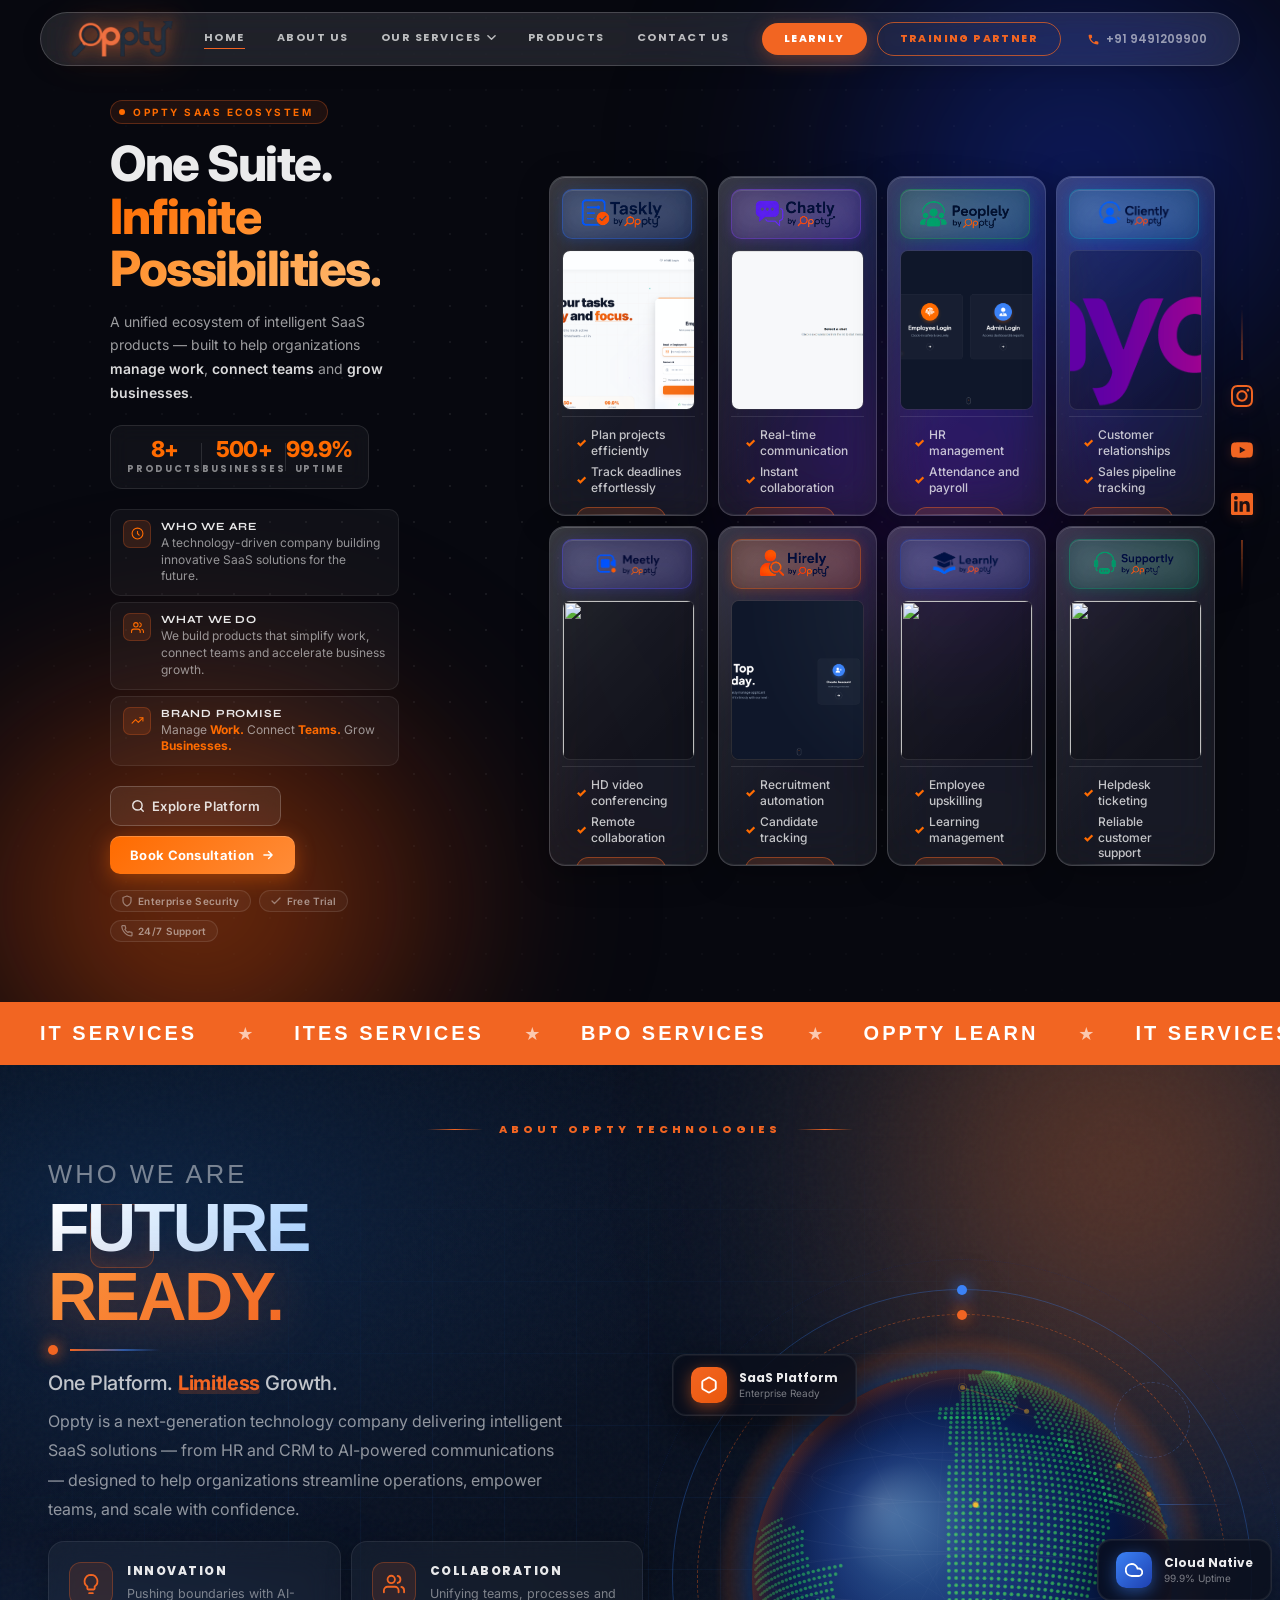
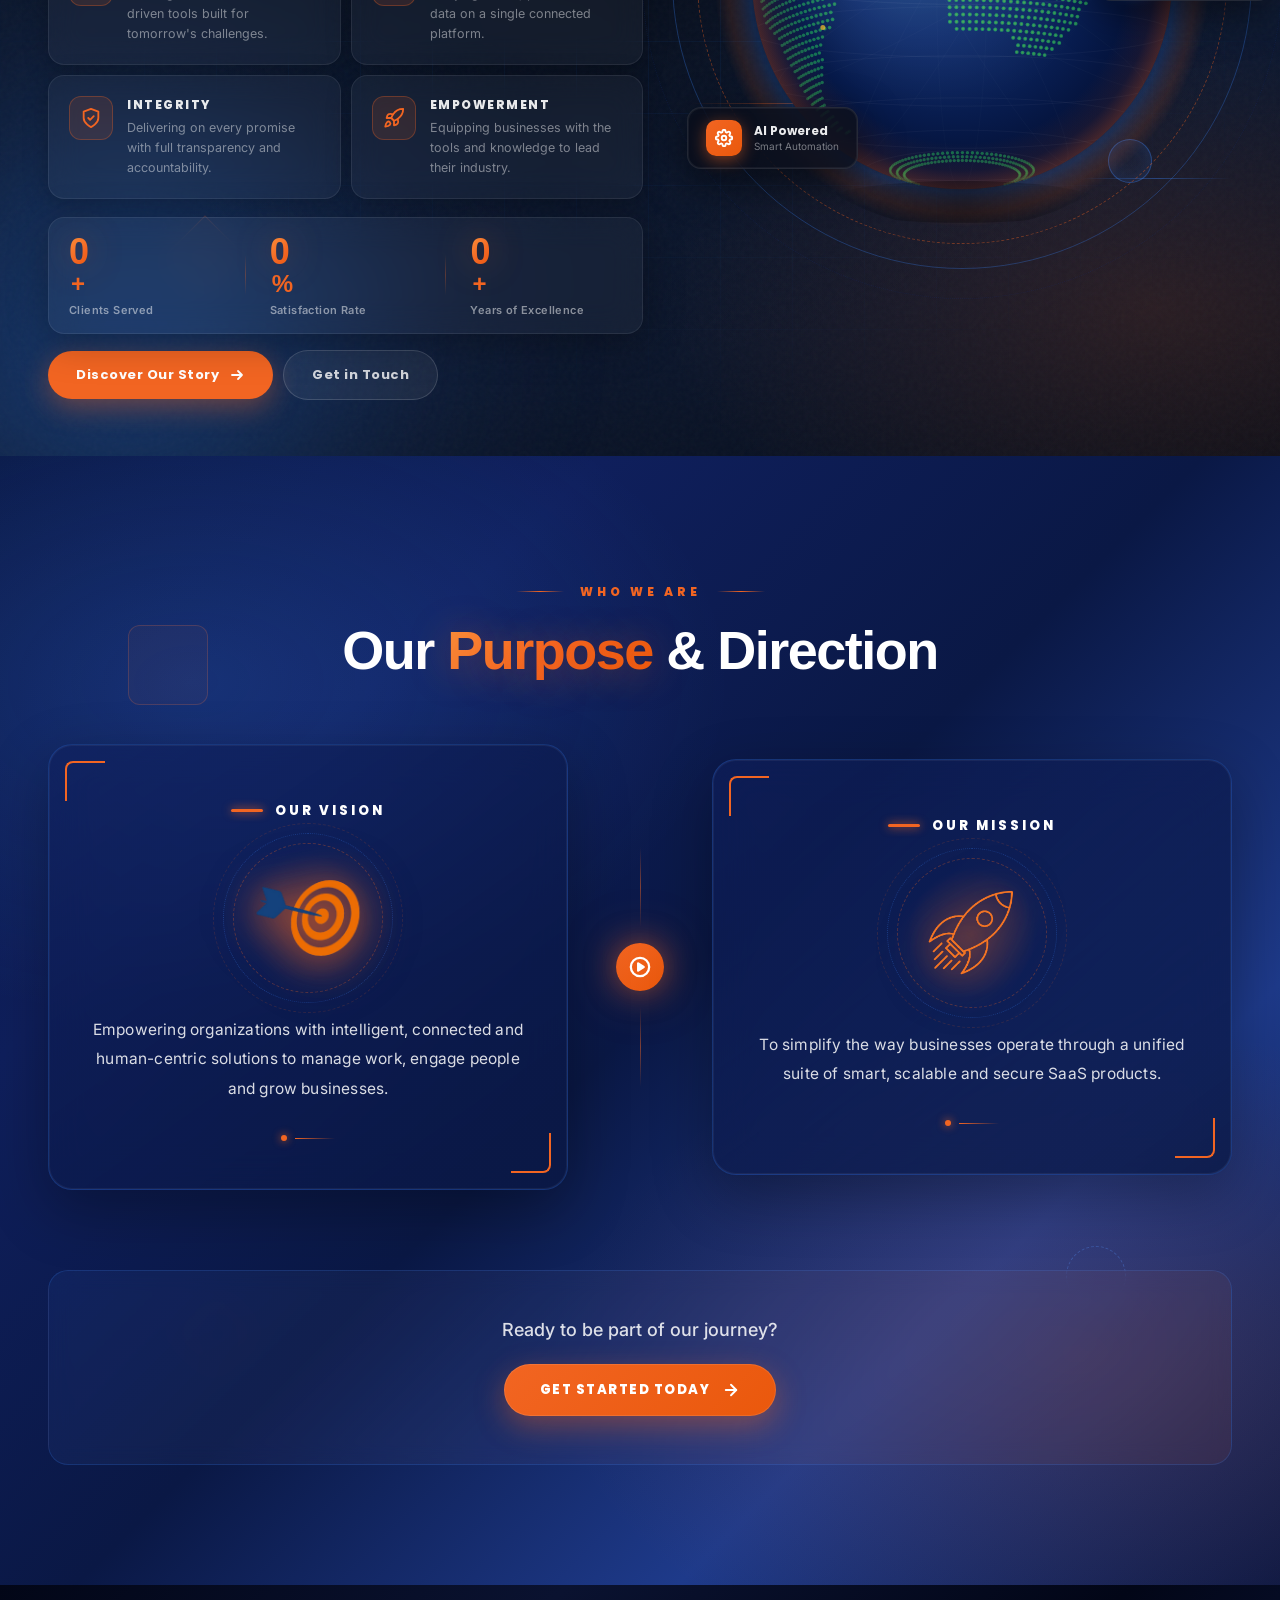
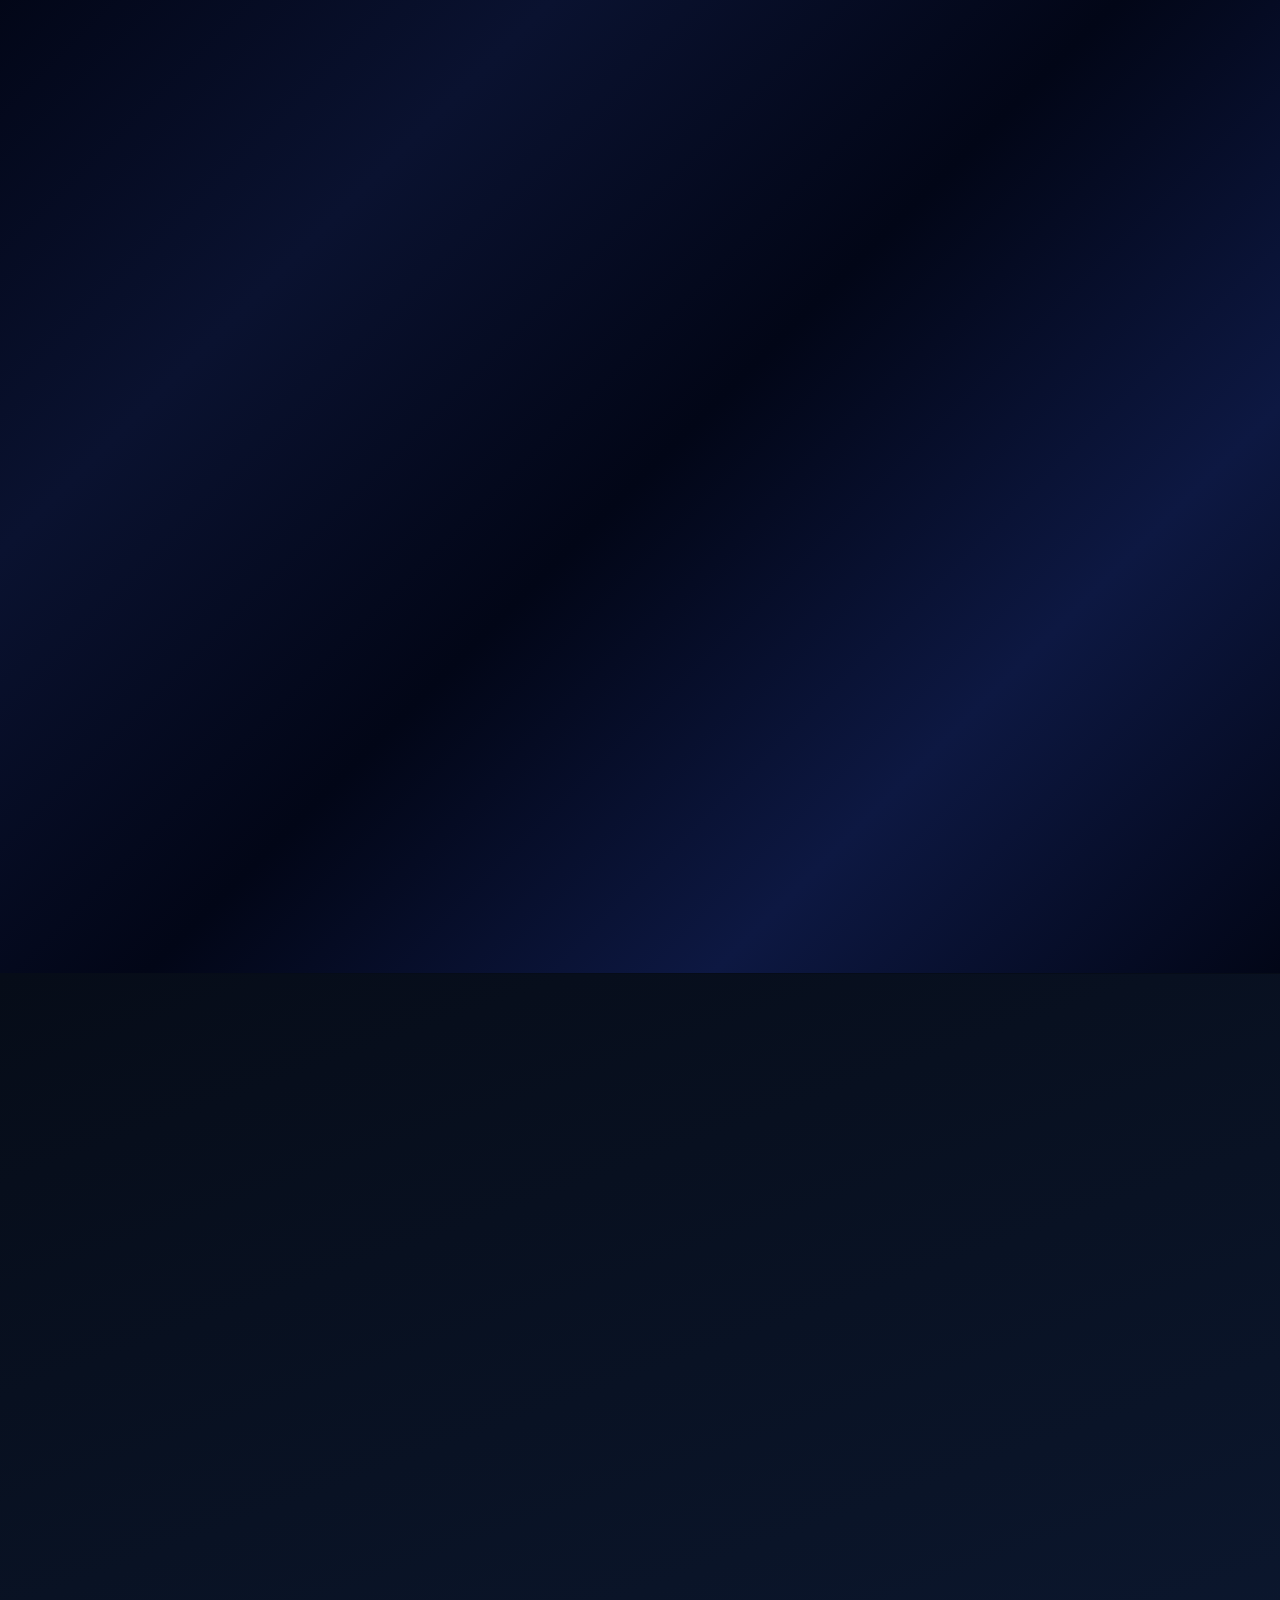
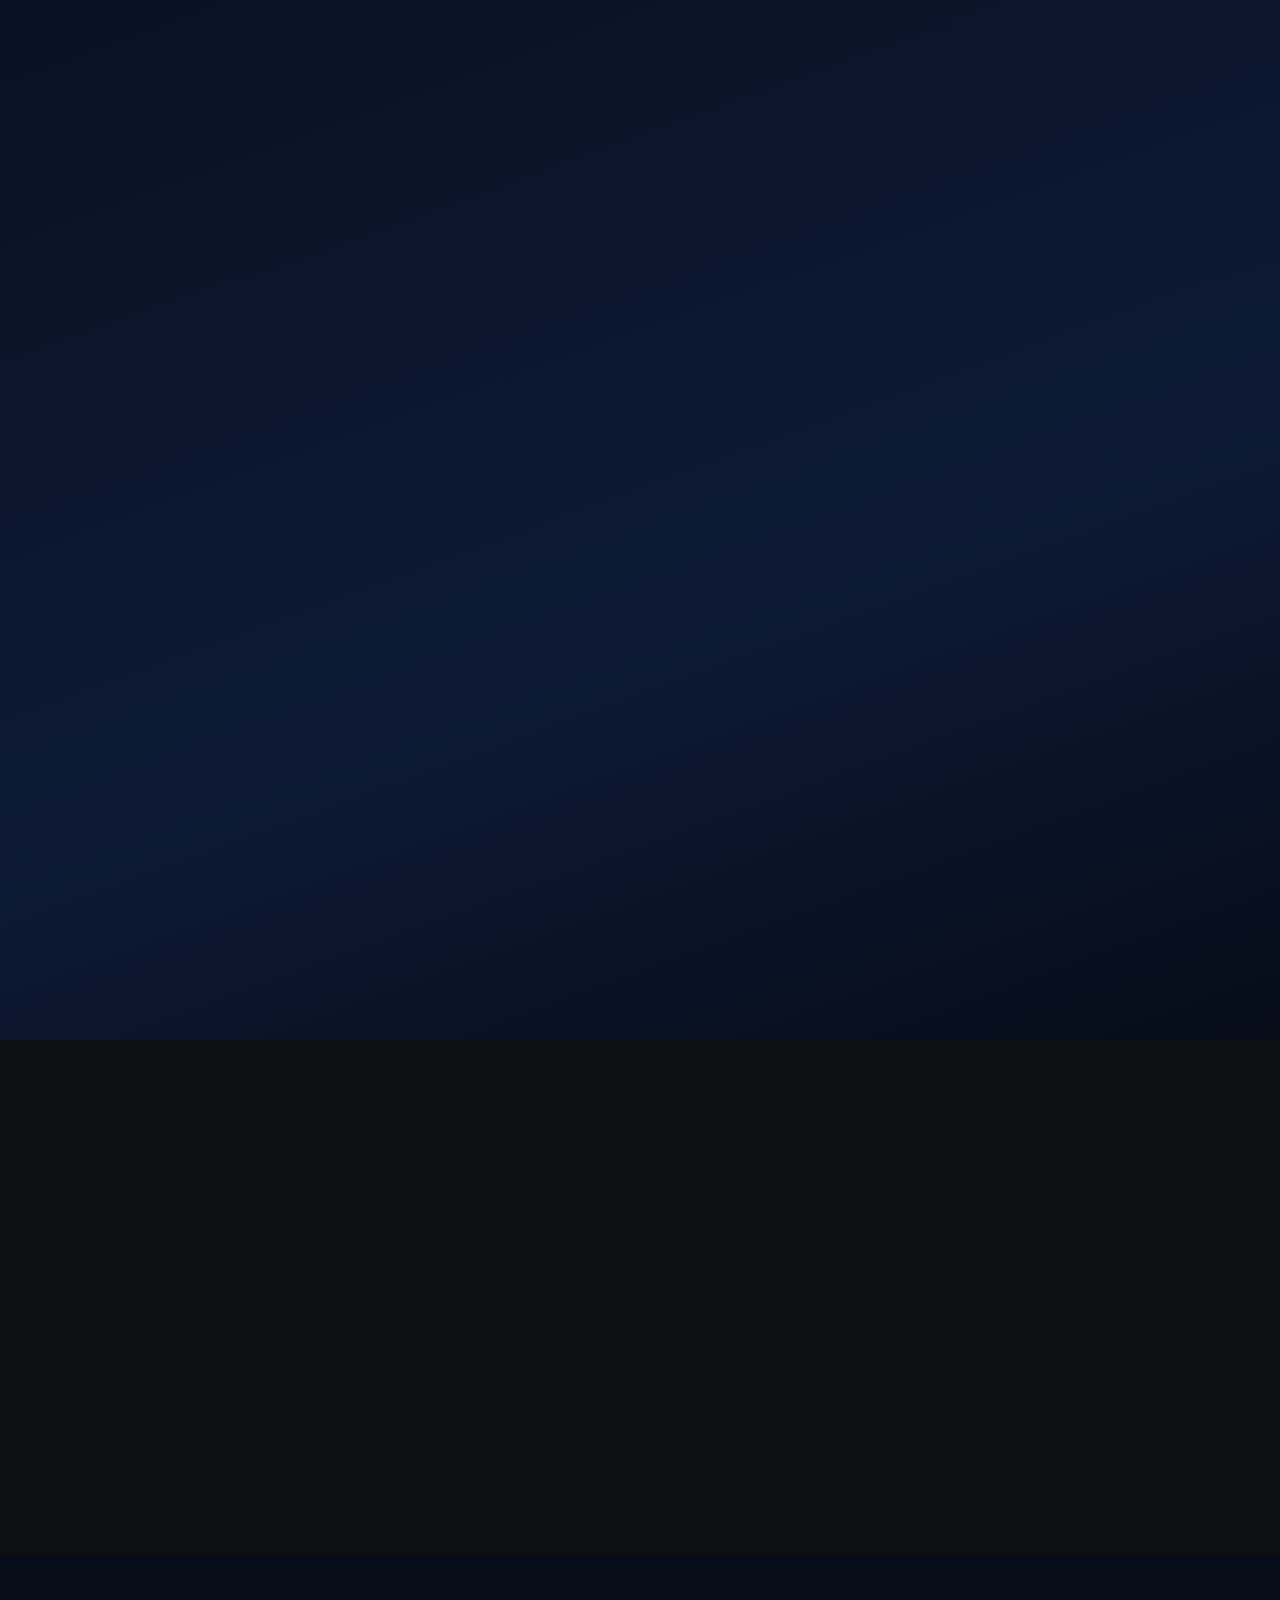
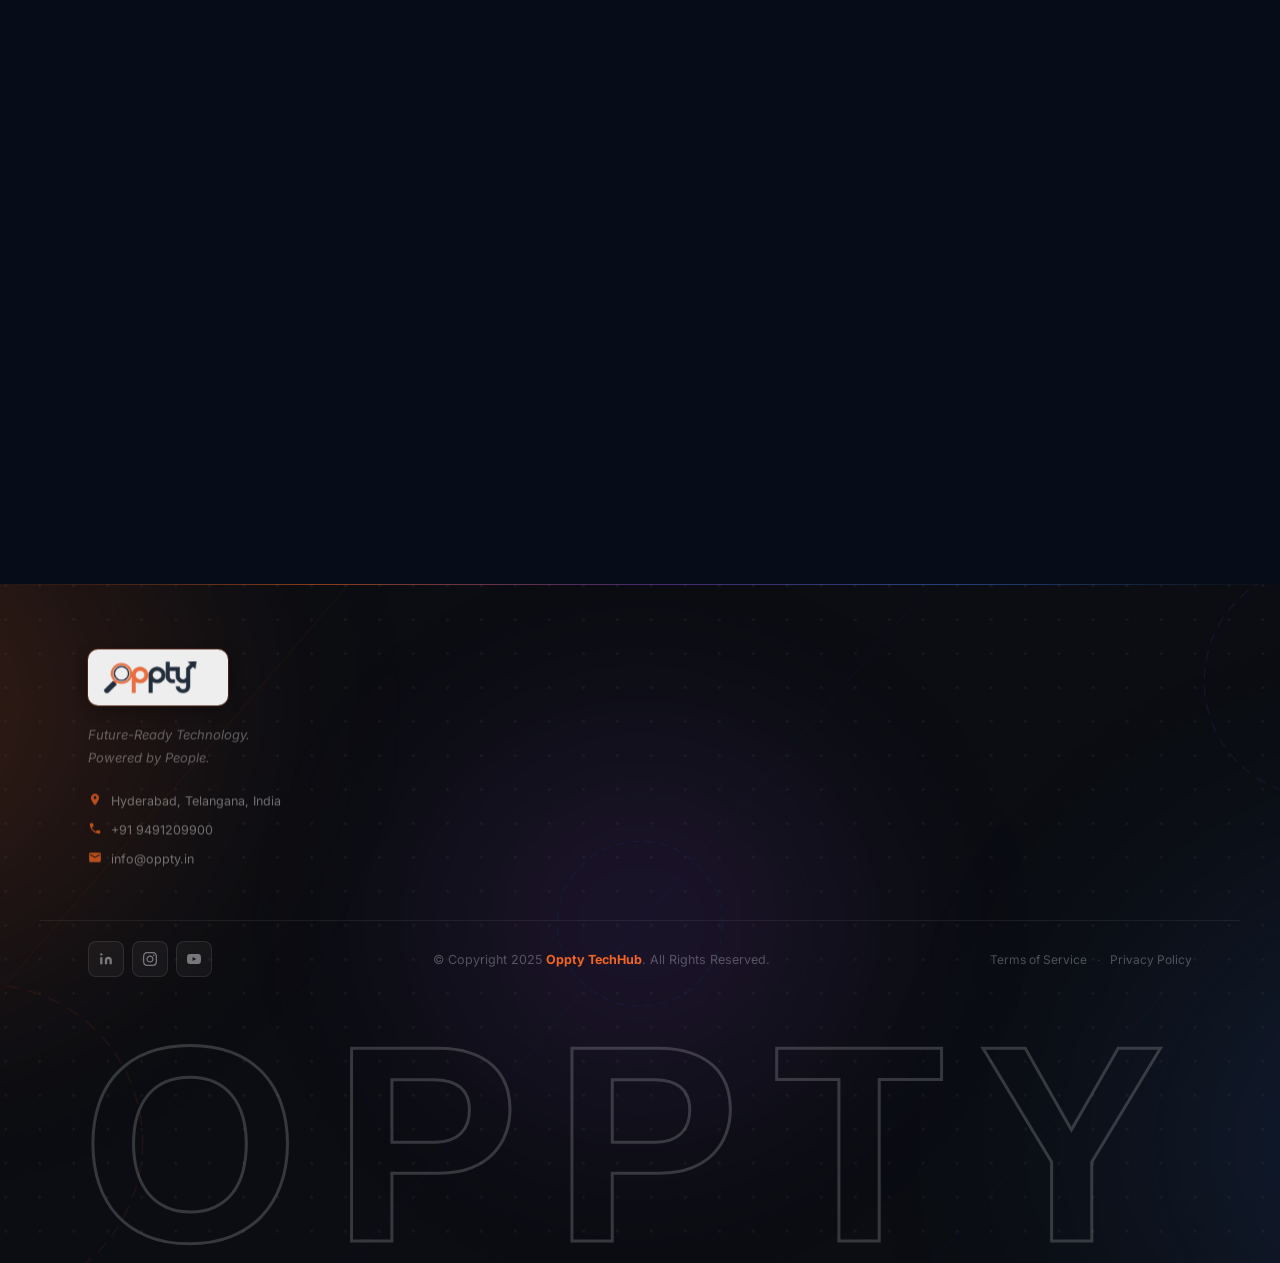
==== commit 6cfa8439: "mk29" ====
--- a/index.html
+++ b/index.html
@@ -2277,16 +2277,16 @@
 
       // Animation presets per data-reveal value
       var PRESETS = {
-        'fade-up':    { y: 60,   x: 0,    scale: 1,    blur: 8,  rot: 0  },
-        'fade-down':  { y: -50,  x: 0,    scale: 1,    blur: 6,  rot: 0  },
-        'fade-left':  { y: 0,    x: 80,   scale: 1,    blur: 8,  rot: 0  },
-        'fade-right': { y: 0,    x: -80,  scale: 1,    blur: 8,  rot: 0  },
-        'zoom-in':    { y: 20,   x: 0,    scale: 0.78, blur: 10, rot: 0  },
-        'zoom-up':    { y: 40,   x: 0,    scale: 0.85, blur: 8,  rot: 0  },
-        'flip-up':    { y: 40,   x: 0,    scale: 0.9,  blur: 4,  rot: 10 },
-        'blur-in':    { y: 24,   x: 0,    scale: 0.96, blur: 16, rot: 0  },
-        'slide-left': { y: 0,    x: 120,  scale: 0.95, blur: 6,  rot: 0  },
-        'slide-right':{ y: 0,    x: -120, scale: 0.95, blur: 6,  rot: 0  }
+        'fade-up':    { y: 24,   x: 0,    scale: 1,    blur: 3,  rot: 0  },
+        'fade-down':  { y: -18,  x: 0,    scale: 1,    blur: 2,  rot: 0  },
+        'fade-left':  { y: 0,    x: 32,   scale: 1,    blur: 3,  rot: 0  },
+        'fade-right': { y: 0,    x: -32,  scale: 1,    blur: 3,  rot: 0  },
+        'zoom-in':    { y: 10,   x: 0,    scale: 0.90, blur: 4,  rot: 0  },
+        'zoom-up':    { y: 18,   x: 0,    scale: 0.92, blur: 3,  rot: 0  },
+        'flip-up':    { y: 18,   x: 0,    scale: 0.95, blur: 2,  rot: 5  },
+        'blur-in':    { y: 12,   x: 0,    scale: 0.98, blur: 8,  rot: 0  },
+        'slide-left': { y: 0,    x: 48,   scale: 0.97, blur: 3,  rot: 0  },
+        'slide-right':{ y: 0,    x: -48,  scale: 0.97, blur: 3,  rot: 0  }
       };
 
       // Apply initial hidden state
@@ -2307,9 +2307,10 @@
       // Animate element in using rAF spring loop
       function animateIn(el) {
         var delay = parseInt(el.dataset.delay || el.dataset.apDelay || el.dataset.beDelay || el.dataset.vmDelay || 0);
+        delay = Math.min(delay, 200); // cap max stagger to 200ms
         var type = el.dataset.reveal || 'fade-up';
         var p = PRESETS[type] || PRESETS['fade-up'];
-        var duration = parseInt(el.dataset.duration || 850);
+        var duration = parseInt(el.dataset.duration || 380);
         var useSpring = (type === 'zoom-in' || type === 'flip-up');
 
         setTimeout(function () {
@@ -2415,7 +2416,7 @@
             observer.unobserve(entry.target);
           }
         });
-      }, { threshold: 0.08, rootMargin: '0px 0px -40px 0px' });
+      }, { threshold: 0.08, rootMargin: '0px 0px 60px 0px' });
 
       allEls.forEach(function (el) { observer.observe(el); });
 
@@ -2426,8 +2427,8 @@
       sections.forEach(function (sec) {
         if (sec.classList.contains('is-revealed')) return;
         sec.style.opacity = '0';
-        sec.style.transform = 'translateY(40px)';
-        sec.style.transition = 'opacity 0.9s cubic-bezier(0.16,1,0.3,1), transform 0.9s cubic-bezier(0.16,1,0.3,1)';
+        sec.style.transform = 'translateY(20px)';
+        sec.style.transition = 'opacity 0.4s cubic-bezier(0.16,1,0.3,1), transform 0.4s cubic-bezier(0.16,1,0.3,1)';
         var secObs = new IntersectionObserver(function (entries) {
           if (entries[0].isIntersecting) {
             sec.style.opacity = '';
--- a/CSS/index.css
+++ b/CSS/index.css
@@ -2783,30 +2783,30 @@
 /* ── REVEAL ANIMATIONS — dark-optimised ── */
 [data-ap-reveal] {
     opacity: 0;
-    transition: opacity 1s cubic-bezier(0.16, 1, 0.3, 1),
-        transform 1s cubic-bezier(0.16, 1, 0.3, 1),
-        filter 0.8s ease;
+    transition: opacity 0.4s cubic-bezier(0.16, 1, 0.3, 1),
+        transform 0.4s cubic-bezier(0.16, 1, 0.3, 1),
+        filter 0.35s ease;
     will-change: opacity, transform;
 }
 
 [data-ap-reveal="fade-up"] {
-    transform: translateY(52px);
-    filter: blur(3px);
+    transform: translateY(24px);
+    filter: blur(1px);
 }
 
 [data-ap-reveal="fade-down"] {
-    transform: translateY(-40px);
-    filter: blur(3px);
+    transform: translateY(-18px);
+    filter: blur(1px);
 }
 
 [data-ap-reveal="fade-left"] {
-    transform: translateX(68px);
-    filter: blur(3px);
+    transform: translateX(32px);
+    filter: blur(1px);
 }
 
 [data-ap-reveal="fade-right"] {
-    transform: translateX(-68px);
-    filter: blur(3px);
+    transform: translateX(-32px);
+    filter: blur(1px);
 }
 
 .ap-revealed[data-ap-reveal] {
@@ -3596,17 +3596,17 @@
 /* ── REVEAL ANIMATIONS ── */
 [data-vm-reveal] {
     opacity: 0;
-    transition: opacity 0.9s cubic-bezier(0.16, 1, 0.3, 1),
-        transform 0.9s cubic-bezier(0.16, 1, 0.3, 1);
+    transition: opacity 0.4s cubic-bezier(0.16, 1, 0.3, 1),
+        transform 0.4s cubic-bezier(0.16, 1, 0.3, 1);
     will-change: opacity, transform;
 }
 
 [data-vm-reveal="fade-up"] {
-    transform: translateY(40px);
+    transform: translateY(20px);
 }
 
 [data-vm-reveal="fade-down"] {
-    transform: translateY(-30px);
+    transform: translateY(-15px);
 }
 
 [data-vm-reveal="fade-left"] {
@@ -4382,17 +4382,17 @@
 /* ── REVEAL ANIMATIONS ── */
 [data-wo-reveal] {
     opacity: 0;
-    transition: opacity 0.9s cubic-bezier(0.16, 1, 0.3, 1),
-        transform 0.9s cubic-bezier(0.16, 1, 0.3, 1);
+    transition: opacity 0.4s cubic-bezier(0.16, 1, 0.3, 1),
+        transform 0.4s cubic-bezier(0.16, 1, 0.3, 1);
     will-change: opacity, transform;
 }
 
 [data-wo-reveal="fade-up"] {
-    transform: translateY(40px);
+    transform: translateY(20px);
 }
 
 [data-wo-reveal="fade-left"] {
-    transform: translateX(60px);
+    transform: translateX(30px);
 }
 
 [data-wo-reveal="fade-right"] {
@@ -5081,13 +5081,13 @@
 /* ── REVEAL ANIMATIONS ── */
 [data-be-reveal] {
     opacity: 0;
-    transition: opacity 0.8s cubic-bezier(0.16, 1, 0.3, 1),
-        transform 0.8s cubic-bezier(0.16, 1, 0.3, 1);
+    transition: opacity 0.4s cubic-bezier(0.16, 1, 0.3, 1),
+        transform 0.4s cubic-bezier(0.16, 1, 0.3, 1);
     will-change: opacity, transform;
 }
 
 [data-be-reveal="fade-up"] {
-    transform: translateY(30px);
+    transform: translateY(20px);
 }
 
 [data-be-reveal="zoom-in"] {
@@ -9696,16 +9696,16 @@
 /* ── REVEAL ANIMATIONS — dark-optimised ── */
 [data-ap-reveal] {
   opacity: 0;
-  transition: opacity 1s cubic-bezier(0.16, 1, 0.3, 1),
-              transform 1s cubic-bezier(0.16, 1, 0.3, 1),
-              filter 0.8s ease;
+  transition: opacity 0.4s cubic-bezier(0.16, 1, 0.3, 1),
+              transform 0.4s cubic-bezier(0.16, 1, 0.3, 1),
+              filter 0.35s ease;
   will-change: opacity, transform;
 }
 
-[data-ap-reveal="fade-up"]    { transform: translateY(52px); filter: blur(3px); }
-[data-ap-reveal="fade-down"]  { transform: translateY(-40px); filter: blur(3px); }
-[data-ap-reveal="fade-left"]  { transform: translateX(68px); filter: blur(3px); }
-[data-ap-reveal="fade-right"] { transform: translateX(-68px); filter: blur(3px); }
+[data-ap-reveal="fade-up"]    { transform: translateY(24px); filter: blur(1px); }
+[data-ap-reveal="fade-down"]  { transform: translateY(-18px); filter: blur(1px); }
+[data-ap-reveal="fade-left"]  { transform: translateX(32px); filter: blur(1px); }
+[data-ap-reveal="fade-right"] { transform: translateX(-32px); filter: blur(1px); }
 
 .ap-revealed[data-ap-reveal] {
   opacity: 1;
@@ -10367,15 +10367,15 @@
 /* ── REVEAL ANIMATIONS ── */
 [data-vm-reveal] {
   opacity: 0;
-  transition: opacity 0.9s cubic-bezier(0.16, 1, 0.3, 1),
-              transform 0.9s cubic-bezier(0.16, 1, 0.3, 1);
+  transition: opacity 0.4s cubic-bezier(0.16, 1, 0.3, 1),
+              transform 0.4s cubic-bezier(0.16, 1, 0.3, 1);
   will-change: opacity, transform;
 }
 
-[data-vm-reveal="fade-up"]    { transform: translateY(40px); }
-[data-vm-reveal="fade-down"]  { transform: translateY(-30px); }
-[data-vm-reveal="fade-left"]  { transform: translateX(60px); }
-[data-vm-reveal="fade-right"] { transform: translateX(-60px); }
+[data-vm-reveal="fade-up"]    { transform: translateY(20px); }
+[data-vm-reveal="fade-down"]  { transform: translateY(-15px); }
+[data-vm-reveal="fade-left"]  { transform: translateX(30px); }
+[data-vm-reveal="fade-right"] { transform: translateX(-30px); }
 
 .vm-revealed[data-vm-reveal] {
   opacity: 1;
@@ -11064,14 +11064,14 @@
 /* ── REVEAL ANIMATIONS ── */
 [data-wo-reveal] {
   opacity: 0;
-  transition: opacity 0.9s cubic-bezier(0.16, 1, 0.3, 1),
-              transform 0.9s cubic-bezier(0.16, 1, 0.3, 1);
+  transition: opacity 0.4s cubic-bezier(0.16, 1, 0.3, 1),
+              transform 0.4s cubic-bezier(0.16, 1, 0.3, 1);
   will-change: opacity, transform;
 }
 
-[data-wo-reveal="fade-up"]    { transform: translateY(40px); }
-[data-wo-reveal="fade-left"]  { transform: translateX(60px); }
-[data-wo-reveal="fade-right"] { transform: translateX(-60px); }
+[data-wo-reveal="fade-up"]    { transform: translateY(20px); }
+[data-wo-reveal="fade-left"]  { transform: translateX(30px); }
+[data-wo-reveal="fade-right"] { transform: translateX(-30px); }
 
 .wo-revealed[data-wo-reveal] {
   opacity: 1 !important;
@@ -11654,13 +11654,13 @@
 /* ── REVEAL ANIMATIONS ── */
 [data-be-reveal] {
   opacity: 0;
-  transition: opacity 0.8s cubic-bezier(0.16, 1, 0.3, 1),
-              transform 0.8s cubic-bezier(0.16, 1, 0.3, 1);
+  transition: opacity 0.4s cubic-bezier(0.16, 1, 0.3, 1),
+              transform 0.4s cubic-bezier(0.16, 1, 0.3, 1);
   will-change: opacity, transform;
 }
 
-[data-be-reveal="fade-up"]   { transform: translateY(30px); }
-[data-be-reveal="zoom-in"]   { transform: scale(0.8); }
+[data-be-reveal="fade-up"]   { transform: translateY(20px); }
+[data-be-reveal="zoom-in"]   { transform: scale(0.92); }
 
 .be-revealed[data-be-reveal] {
   opacity: 1 !important;
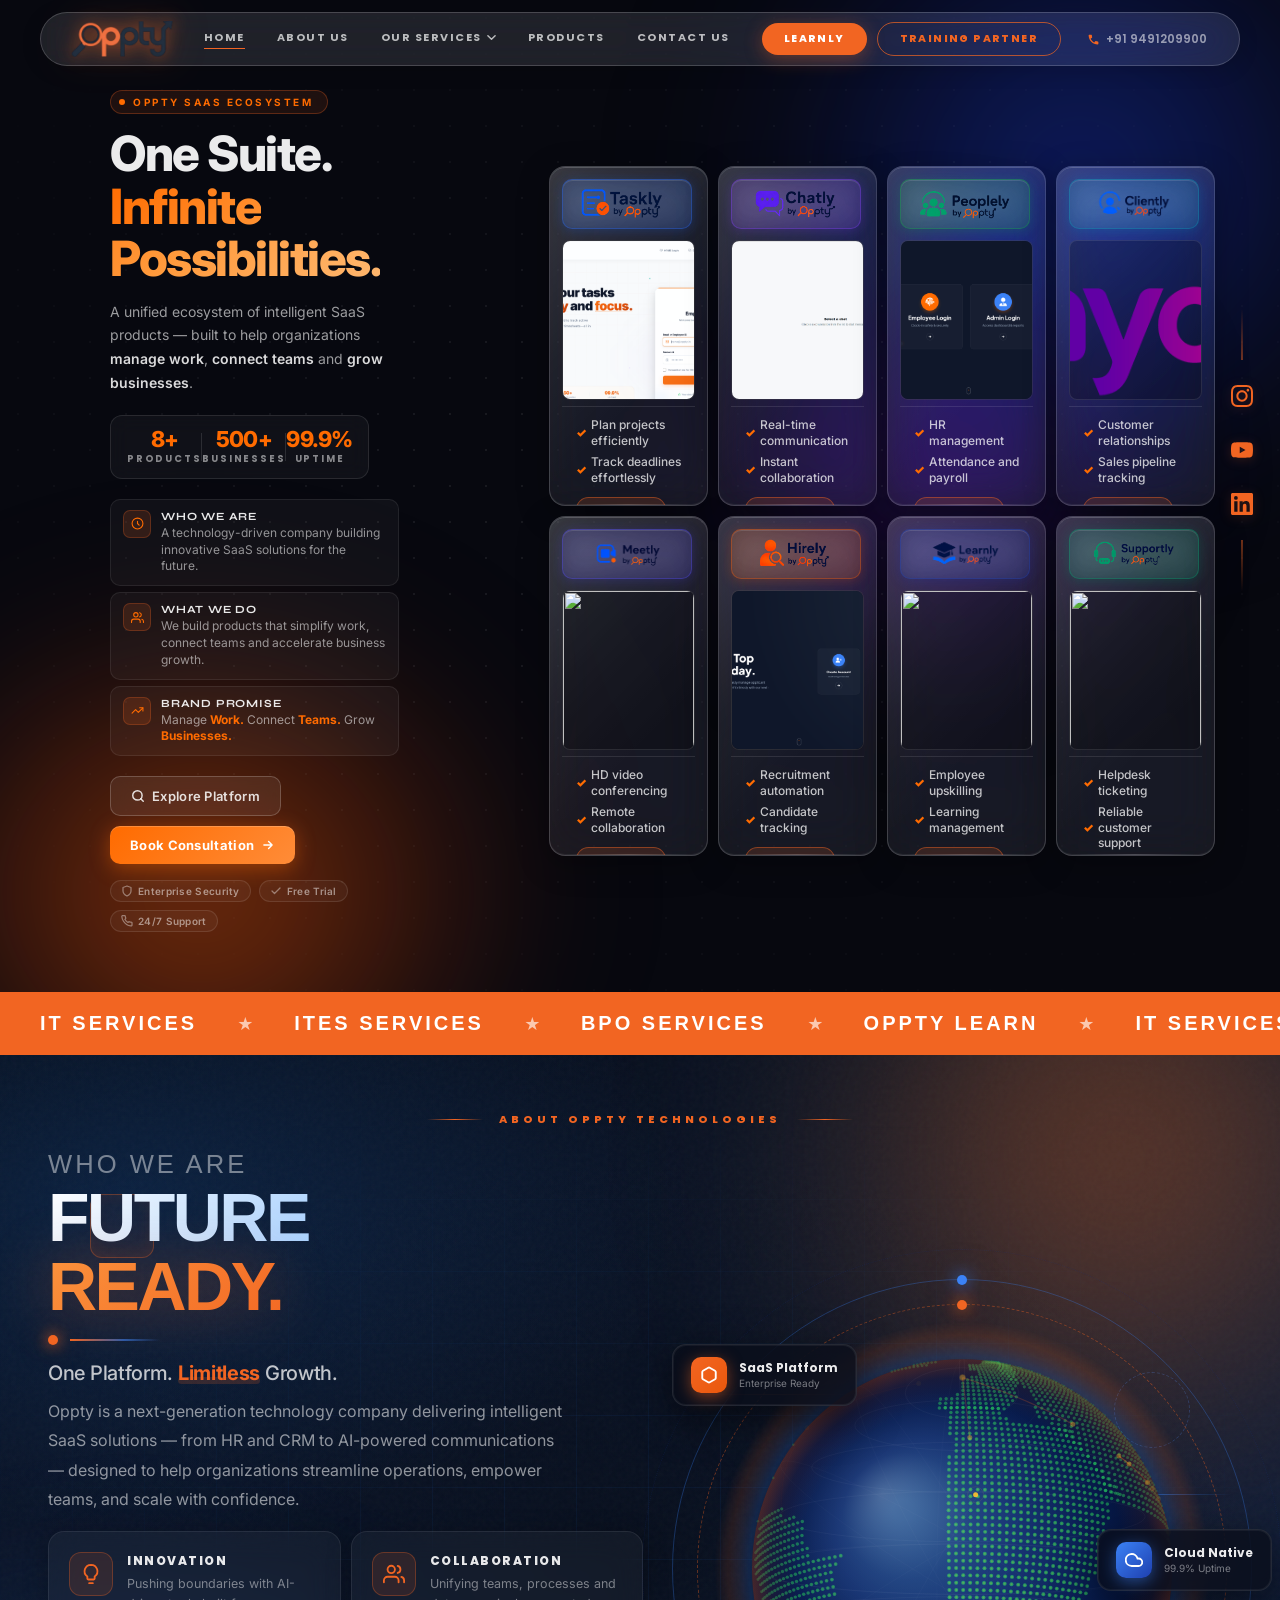
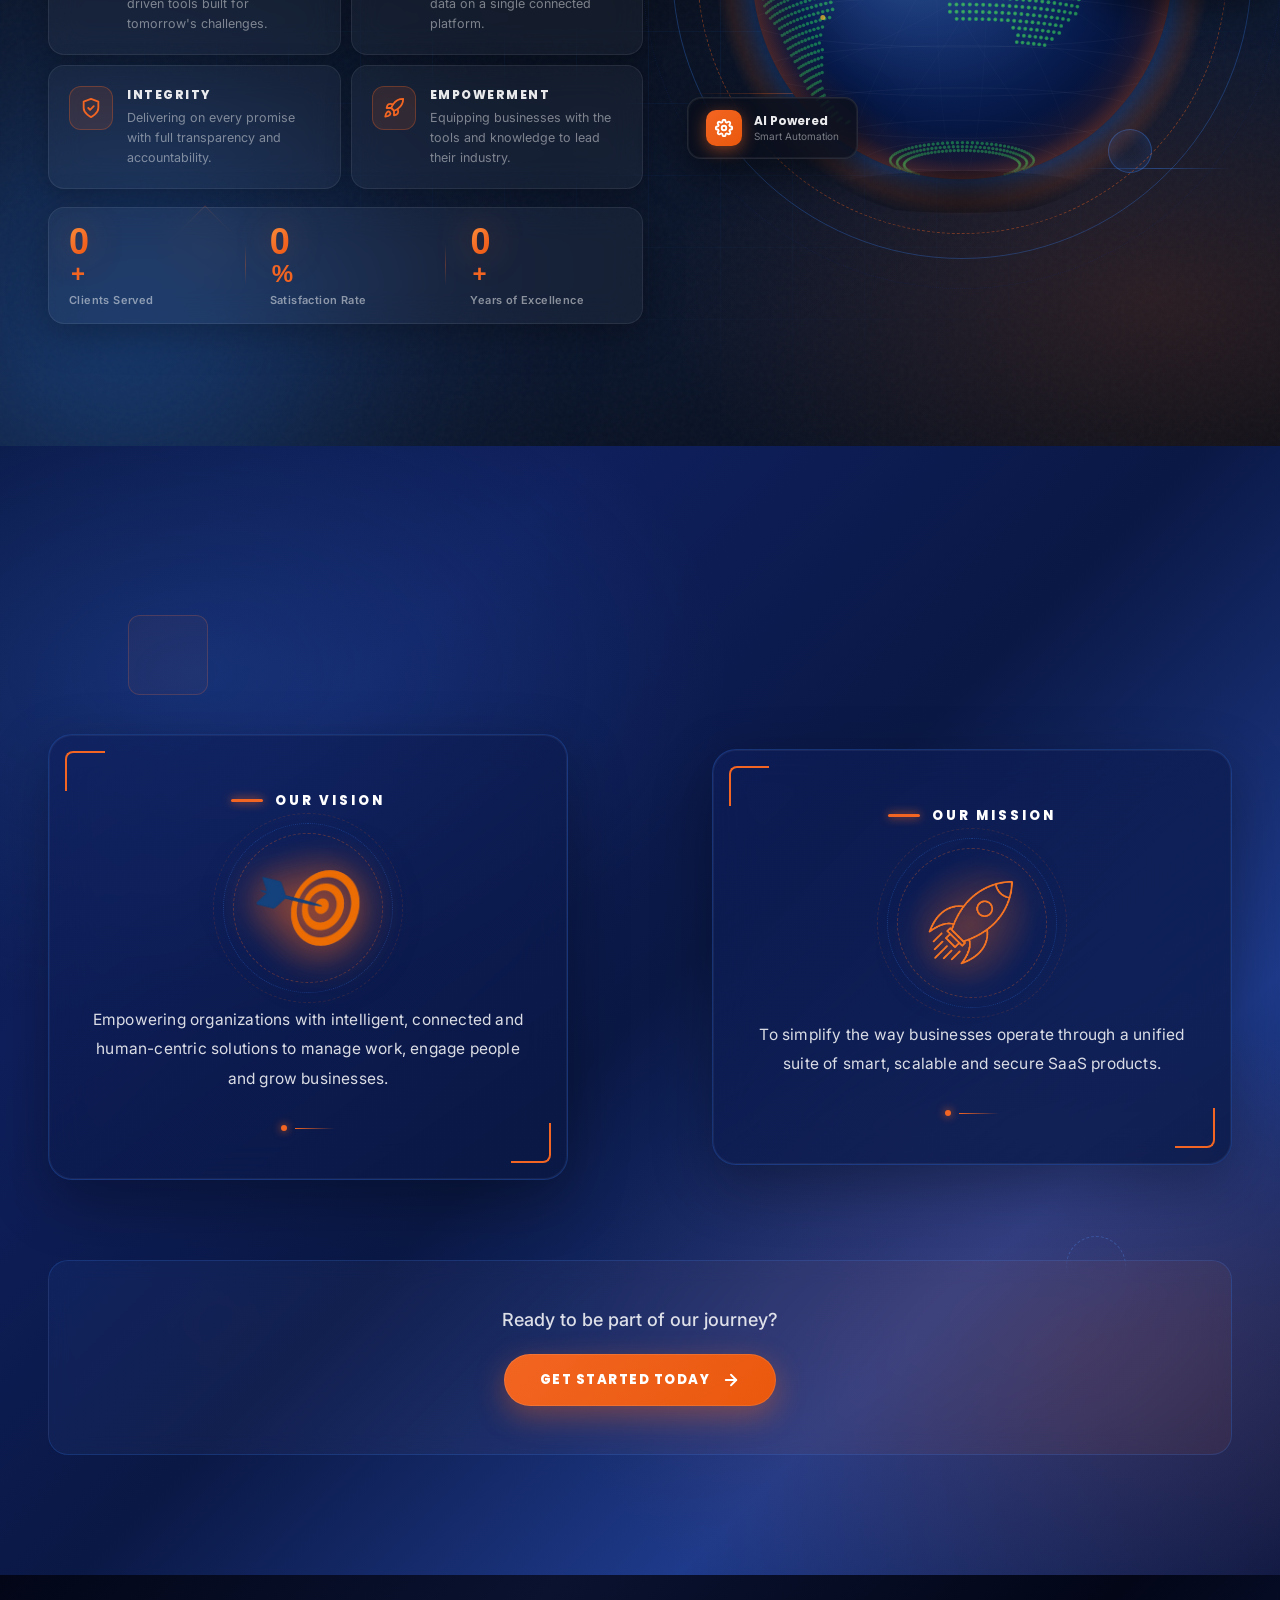
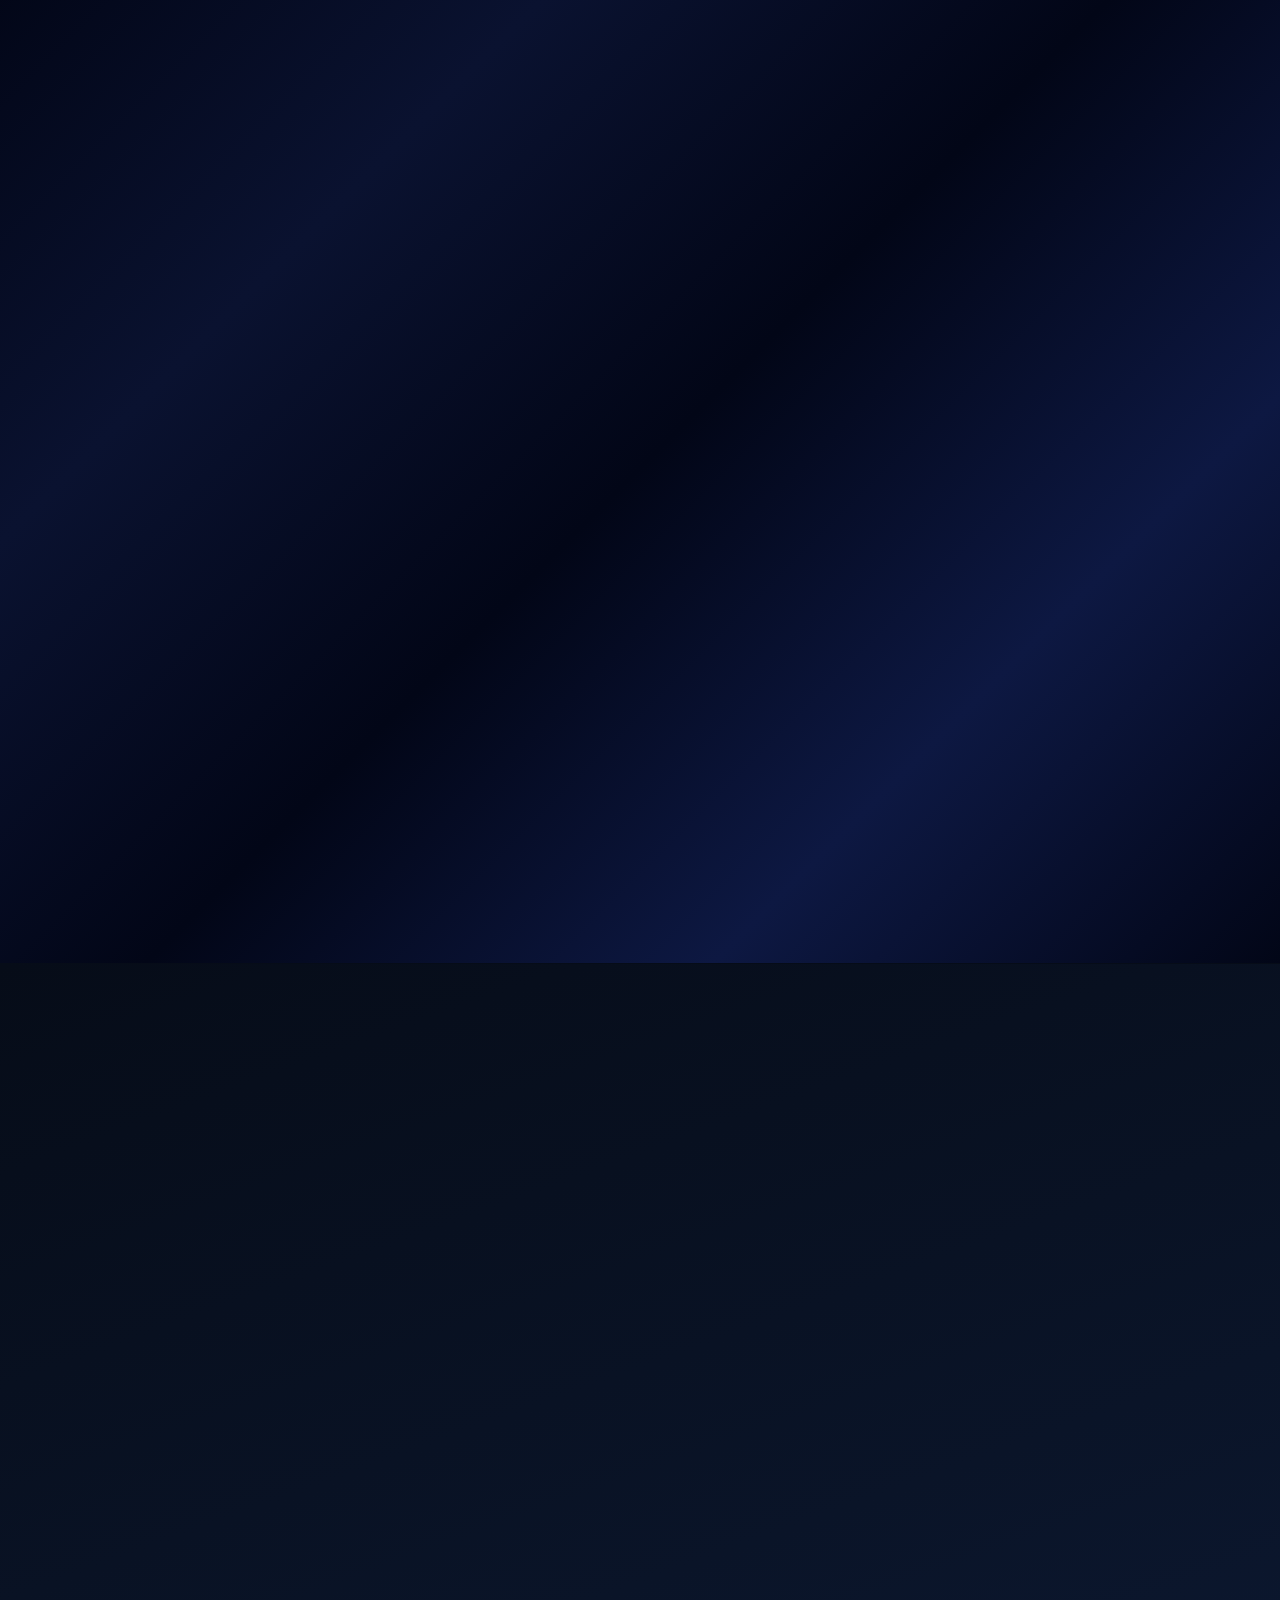
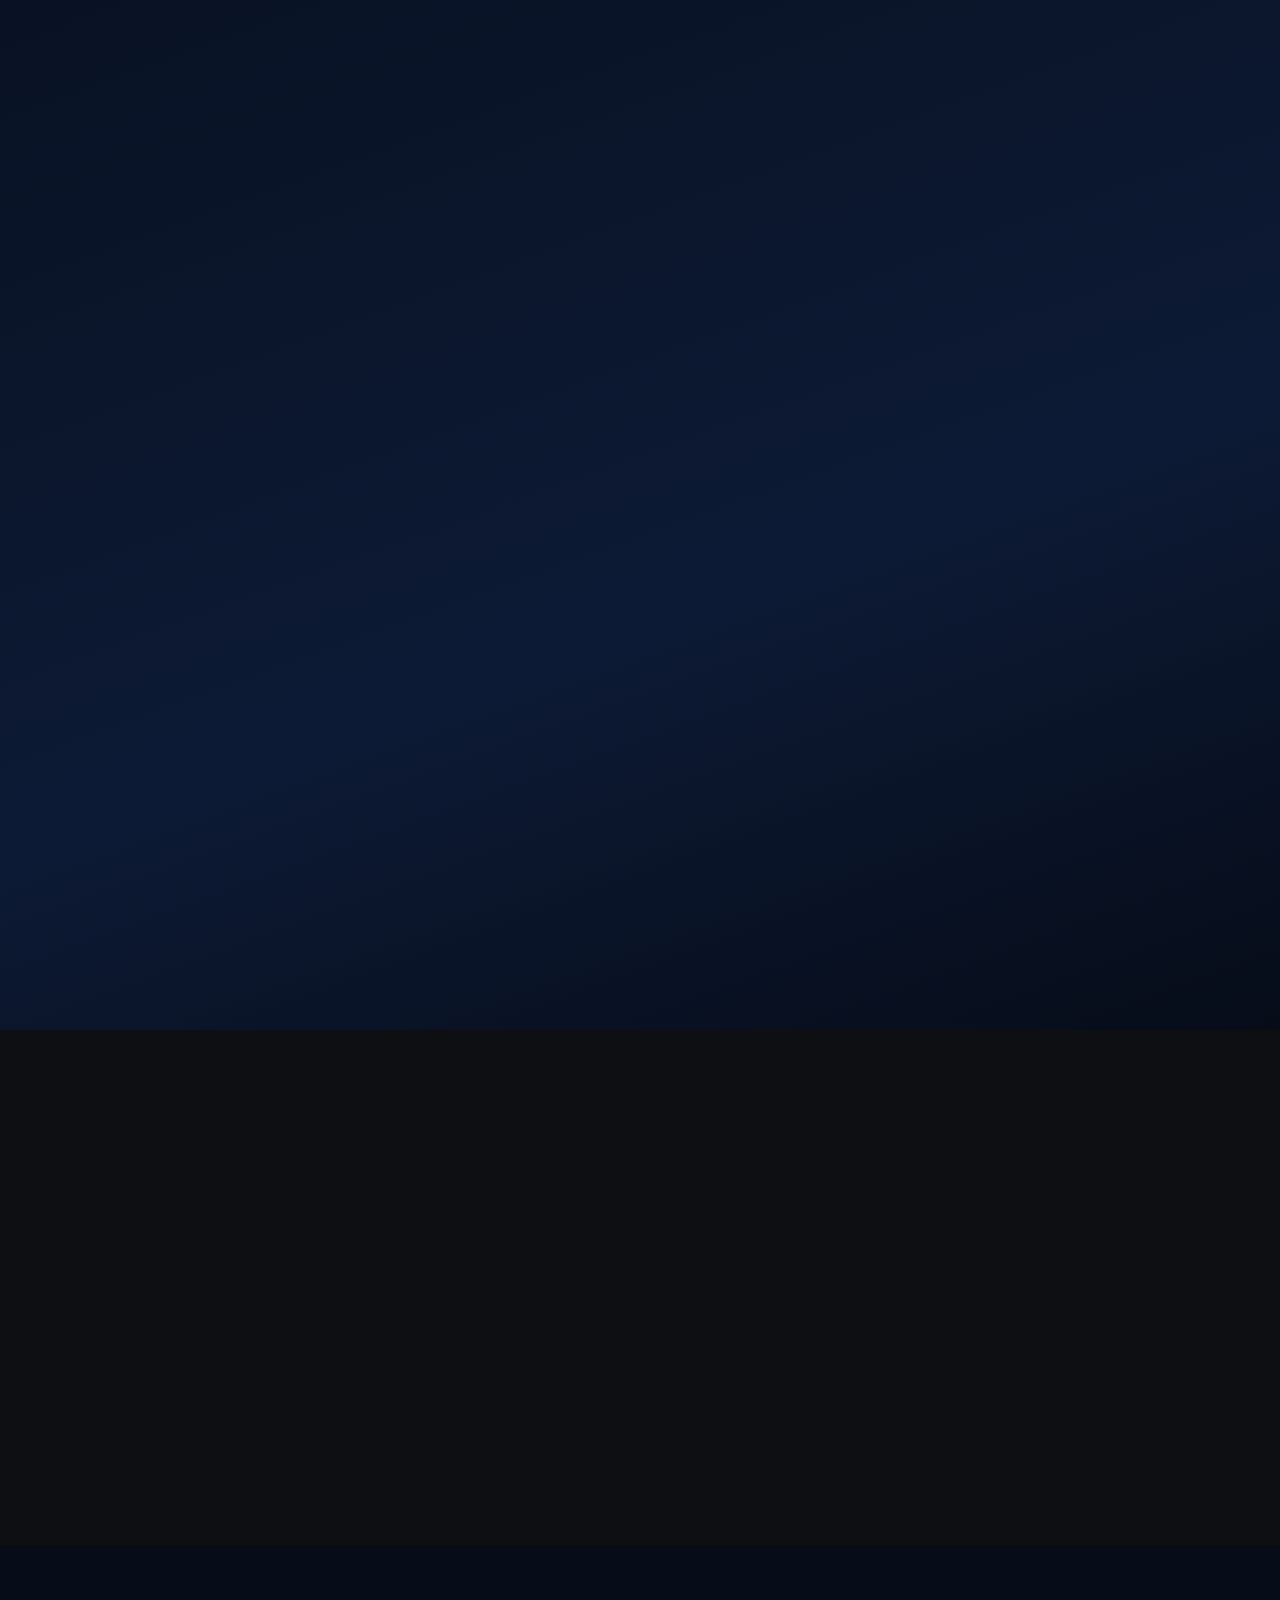
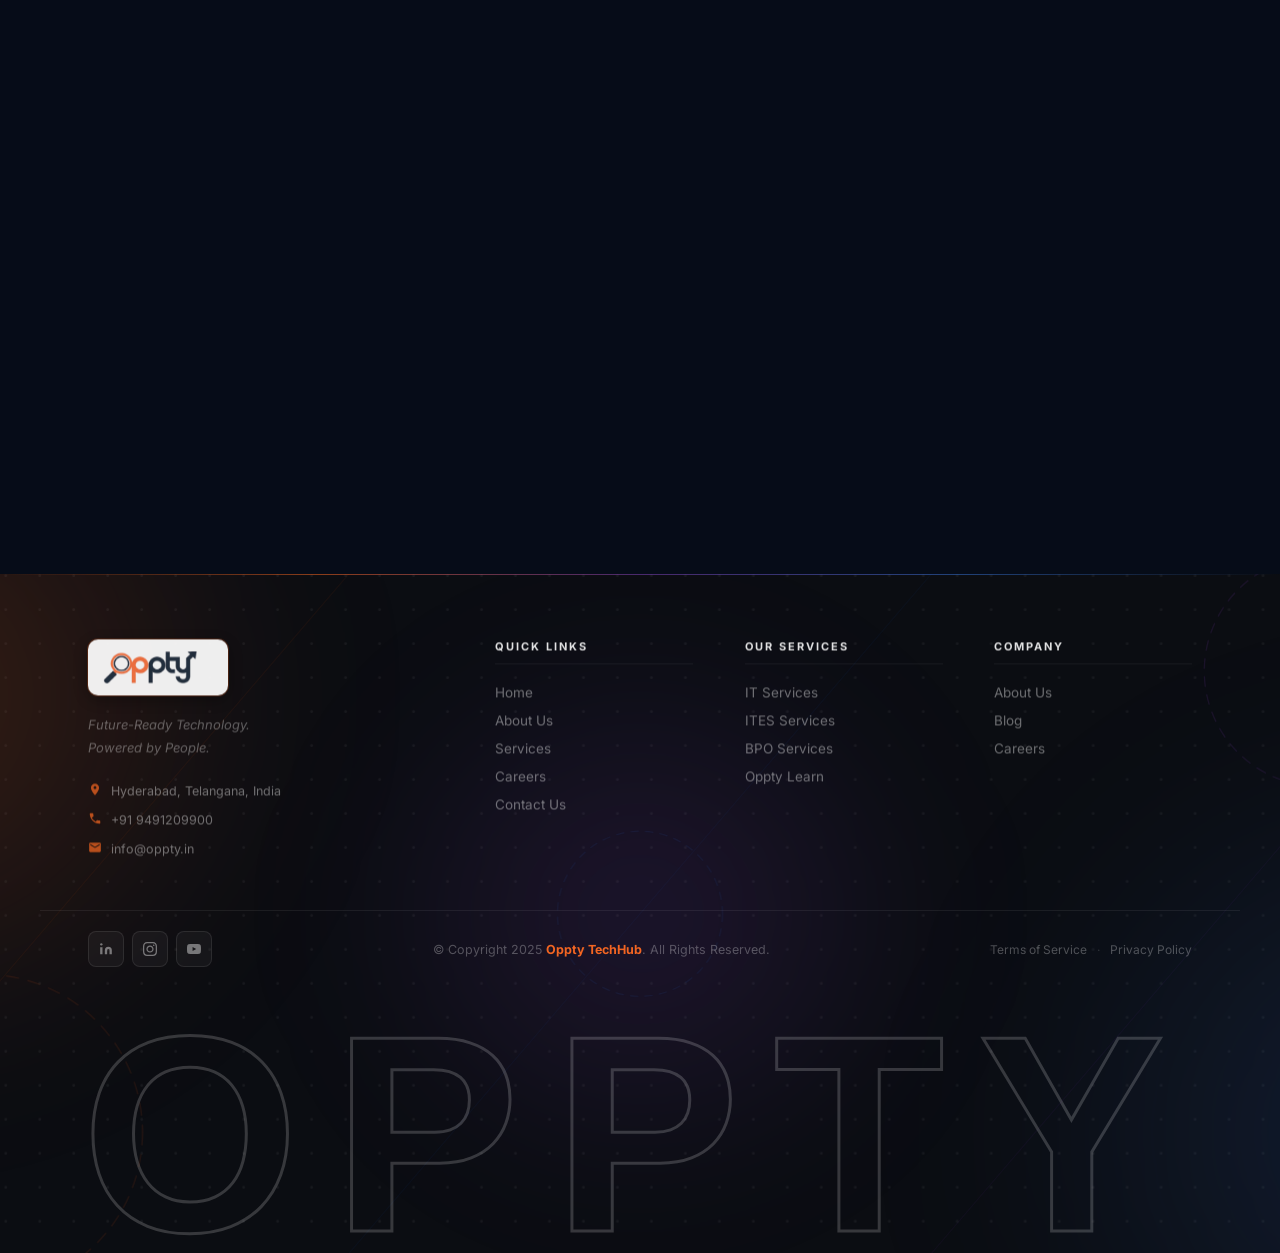
==== commit 86e2d0d0: "mk36" ====
--- a/index.html
+++ b/index.html
@@ -173,7 +173,7 @@
                             <div class="product-bottom">
                                 <div class="benefit-item"><span class="benefit-text">Plan projects efficiently</span></div>
                                 <div class="benefit-item"><span class="benefit-text">Track deadlines effortlessly</span></div>
-                                <a href="#" class="card-explore-btn">Explore <svg viewBox="0 0 24 24" fill="none" stroke="currentColor" stroke-width="2.5" stroke-linecap="round" stroke-linejoin="round"><path d="M5 12h14M13 6l6 6-6 6"/></svg></a>
+                                <a href="https://task.theoppty.com/" target="_blank" class="card-explore-btn">Explore <svg viewBox="0 0 24 24" fill="none" stroke="currentColor" stroke-width="2.5" stroke-linecap="round" stroke-linejoin="round"><path d="M5 12h14M13 6l6 6-6 6"/></svg></a>
                             </div>
                         </article>
                         <!-- Chatly -->
@@ -193,7 +193,7 @@
                             <div class="product-bottom">
                                 <div class="benefit-item"><span class="benefit-text">Real-time communication</span></div>
                                 <div class="benefit-item"><span class="benefit-text">Instant collaboration</span></div>
-                                <a href="#" class="card-explore-btn">Explore <svg viewBox="0 0 24 24" fill="none" stroke="currentColor" stroke-width="2.5" stroke-linecap="round" stroke-linejoin="round"><path d="M5 12h14M13 6l6 6-6 6"/></svg></a>
+                                <a href="https://chat.theoppty.com/login" target="_blank" class="card-explore-btn">Explore <svg viewBox="0 0 24 24" fill="none" stroke="currentColor" stroke-width="2.5" stroke-linecap="round" stroke-linejoin="round"><path d="M5 12h14M13 6l6 6-6 6"/></svg></a>
                             </div>
                         </article>
                         <!-- Peoplely -->
@@ -213,7 +213,7 @@
                             <div class="product-bottom">
                                 <div class="benefit-item"><span class="benefit-text">HR management</span></div>
                                 <div class="benefit-item"><span class="benefit-text">Attendance and payroll</span></div>
-                                <a href="#" class="card-explore-btn">Explore <svg viewBox="0 0 24 24" fill="none" stroke="currentColor" stroke-width="2.5" stroke-linecap="round" stroke-linejoin="round"><path d="M5 12h14M13 6l6 6-6 6"/></svg></a>
+                                <a href="https://theoppty.com/" target="_blank" class="card-explore-btn">Explore <svg viewBox="0 0 24 24" fill="none" stroke="currentColor" stroke-width="2.5" stroke-linecap="round" stroke-linejoin="round"><path d="M5 12h14M13 6l6 6-6 6"/></svg></a>
                             </div>
                         </article>
                         <!-- Cliently -->
@@ -274,7 +274,7 @@
                             <div class="product-bottom">
                                 <div class="benefit-item"><span class="benefit-text">Recruitment automation</span></div>
                                 <div class="benefit-item"><span class="benefit-text">Candidate tracking</span></div>
-                                <a href="#" class="card-explore-btn">Explore <svg viewBox="0 0 24 24" fill="none" stroke="currentColor" stroke-width="2.5" stroke-linecap="round" stroke-linejoin="round"><path d="M5 12h14M13 6l6 6-6 6"/></svg></a>
+                                <a href="https://hiring.theoppty.com/" target="_blank" class="card-explore-btn">Explore <svg viewBox="0 0 24 24" fill="none" stroke="currentColor" stroke-width="2.5" stroke-linecap="round" stroke-linejoin="round"><path d="M5 12h14M13 6l6 6-6 6"/></svg></a>
                             </div>
                         </article>
                         <!-- Learnly -->
--- a/CSS/index.css
+++ b/CSS/index.css
@@ -1,6 +1,4 @@
-/* ─────────────────────────────────────
-   RESET & TOKENS
-───────────────────────────────────── */
+﻿/* RESET & TOKENS */
 *,
 *::before,
 *::after {
@@ -11,10 +9,17 @@
 
 html, body {
     width: 100%;
-    min-height: 100vh;
     overflow-x: hidden;
     margin: 0;
     padding: 0;
+}
+
+body {
+    min-height: 100vh;
+}
+
+html {
+    overflow-x: hidden;
 }
 
 :root {
@@ -43,10 +48,7 @@
     
 }
 
-
-/* ─────────────────────────────────────
-   PAGE LOADER
-───────────────────────────────────── */
+/* PAGE LOADER */
 .page-loader {
     position: fixed;
     inset: 0;
@@ -130,7 +132,6 @@
     }
 }
 
-
 html {
     scroll-behavior: smooth;
 }
@@ -143,9 +144,7 @@
     padding: 0;
 }
 
-/* ─────────────────────────────────────
-   AI POWERED BACKGROUND
-───────────────────────────────────── */
+/* AI POWERED BACKGROUND */
 .ai-bg {
     position: absolute;
     inset: 0;
@@ -568,11 +567,10 @@
 
 body {
     -webkit-font-smoothing: antialiased;
-}
-
-/* ─────────────────────────────────────
-   FLOATING SOCIAL BAR
-───────────────────────────────────── */
+    overflow-x: hidden;
+}
+
+/* FLOATING SOCIAL BAR */
 .social-bar {
     position: fixed;
     right: 20px;
@@ -642,9 +640,7 @@
     }
 }
 
-/* ─────────────────────────────────────
-   NAVBAR
-───────────────────────────────────── */
+/* NAVBAR */
 header {
     position: fixed;
     top: 12px;
@@ -686,7 +682,7 @@
     height: var(--nav-h-sm);
 }
 
-/* ── Logo — matching Elementor logo CSS conventions ── */
+/* Logo  matching Elementor logo CSS conventions */
 .logo {
     display: flex;
     align-items: center;
@@ -974,11 +970,7 @@
     }
 }
 
-
-
-/* ═══════════════════════════════════════════
-   HERO CONTAINER
-═══════════════════════════════════════════ */
+/* HERO CONTAINER */
 .hero-container {
     width: 100% !important;
     max-width: 100% !important;
@@ -988,9 +980,7 @@
     overflow: hidden !important;
 }
 
-/* ═══════════════════════════════════════════
-   HERO — base (overridden by block at line ~6461)
-═══════════════════════════════════════════ */
+/* HERO  base (overridden by block at line ~6461) */
 .hero {
     margin: 0 !important;
     width: 100% !important;
@@ -998,9 +988,7 @@
     box-sizing: border-box !important;
 }
 
-/* ═══════════════════════════════════════════
-   OUTER — FLEX SIDE BY SIDE
-═══════════════════════════════════════════ */
+/* OUTER  FLEX SIDE BY SIDE */
 .outer {
     display: flex !important;
     flex-direction: row !important;
@@ -1010,12 +998,15 @@
     gap: 150px !important;
     width: 100% !important;
     box-sizing: border-box !important;
-    padding-left: 50px;
-}
-
-/* ═══════════════════════════════════════════
-   LEFT: BRAND STORY (26%)
-═══════════════════════════════════════════ */
+}
+
+@media (min-width: 992px) {
+    .outer {
+        padding-left: 50px;
+    }
+}
+
+/* LEFT: BRAND STORY (26%) */
 .brand-story {
     flex: 0 0 26% !important;
     width: 35% !important;
@@ -1038,7 +1029,7 @@
     to { opacity: 1; transform: translateX(0); }
 }
 
-/* ── BADGE ── */
+/* BADGE */
 .label-container {
     display: inline-flex !important;
     align-items: center;
@@ -1074,7 +1065,7 @@
     to   { opacity: .8; transform: scale(1.3); box-shadow: 0 0 0 4px rgba(242,101,34,0); }
 }
 
-/* ── HEADING ── */
+/* HEADING */
 .brand-story h1 {
     font-family: 'Satoshi', var(--font-display) !important;
     font-size: clamp(32px, 3.8vw, 52px) !important;
@@ -1093,7 +1084,7 @@
     background-clip: text;
 }
 
-/* ── SUBHEADING ── */
+/* SUBHEADING */
 .brand-subheading {
     font-family: 'Satoshi', var(--font-display) !important;
     font-size: 14px !important;
@@ -1110,7 +1101,7 @@
     font-weight: 600;
 }
 
-/* ── STATS STRIP ── */
+/* STATS STRIP */
 .hero-stats {
     display: flex;
     align-items: center;
@@ -1156,7 +1147,7 @@
     flex-shrink: 0;
 }
 
-/* ── ESSENCE BLOCKS ── */
+/* ESSENCE BLOCKS */
 .brand-blocks-list {
     border-left: none !important;
     padding-left: 0 !important;
@@ -1229,7 +1220,7 @@
     font-weight: 700;
 }
 
-/* ── BUTTONS ── */
+/* BUTTONS */
 .button-actions {
     display: flex !important;
     gap: 10px !important;
@@ -1297,7 +1288,7 @@
     color: #fff !important;
 }
 
-/* ── TRUST ROW ── */
+/* TRUST ROW */
 .trust-row {
     display: flex;
     align-items: center;
@@ -1336,9 +1327,7 @@
     stroke: var(--accent-primary);
 }
 
-/* ═══════════════════════════════════════════
-   RIGHT: PRODUCT ECOSYSTEM (73%)
-═══════════════════════════════════════════ */
+/* RIGHT: PRODUCT ECOSYSTEM (73%) */
 .product-ecosystem {
     flex: 0 0 60% !important;
     width: 60% !important;
@@ -1360,7 +1349,7 @@
     box-sizing: border-box !important;
 }
 
-/* PREMIUM CARDS — GLASS MORPHISM */
+/* PREMIUM CARDS  GLASS MORPHISM */
 .premium-card {
     background: rgba(255, 255, 255, 0.07) !important;
     border: 1px solid rgba(255, 255, 255, 0.18) !important;
@@ -1417,7 +1406,7 @@
     box-shadow: 0 16px 48px rgba(0, 0, 0, 0.40), 0 0 0 1px rgba(242,101,34,0.25), inset 0 1px 0 rgba(255,255,255,0.22) !important;
 }
 
-/* V-shape glow on hover — per product brand color */
+/* V-shape glow on hover  per product brand color */
 /* The ::before is already used for shine, so we use a dedicated pseudo via CSS custom property trick */
 [data-category="Taskly"]:hover {
     border-color: rgba(37, 99, 235, 0.70) !important;
@@ -1490,8 +1479,6 @@
 [data-category="Supportly"]:hover::before {
     background: conic-gradient(from 270deg at 50% -10%, rgba(5,150,105,0.45) 0deg, transparent 60deg, transparent 300deg, rgba(5,150,105,0.45) 360deg) !important;
 }
-
-
 
 .product-icon-wrapper {
     width: 50px !important;
@@ -1528,7 +1515,7 @@
     display: flex !important;
     align-items: center;
     gap: 7px;
-    margin-bottom: 5px !important;       /* ← reduced */
+    margin-bottom: 5px !important;       /* reduced */
     min-width: 0;
 }
 
@@ -1597,14 +1584,10 @@
     opacity: 1 !important;
 }
 
-/* Remove scroll animations — JS handles slides now */
+/* Remove scroll animations  JS handles slides now */
 .track-1,.track-2,.track-3,.track-4,
 .track-5,.track-6,.track-7,.track-8 {
     animation: none !important;
-}
-
-.premium-card:hover .dashboard-track {
-    /* no pause needed — JS controls */
 }
 
 /* PRODUCT BOTTOM */
@@ -1680,9 +1663,7 @@
     transform: translateX(2px);
 }
 
-/* ═══════════════════════════════════════════
-   RESPONSIVE
-═══════════════════════════════════════════ */
+/* RESPONSIVE */
 @media (max-width: 1200px) {
     .ecosystem-grid {
         grid-template-columns: repeat(2, 1fr) !important;
@@ -1694,16 +1675,35 @@
     .outer {
         flex-direction: column !important;
         flex-wrap: wrap !important;
+        padding-left: 0 !important;
+        padding-right: 0 !important;
+        align-items: center !important;
+        text-align: center;
     }
     .hero {
         padding-top: 20px !important;
         padding-bottom: 20px !important;
+        padding-left: 20px !important;
+        padding-right: 20px !important;
     }
     .brand-story,
     .product-ecosystem {
         flex: 0 0 100% !important;
         width: 100% !important;
         max-width: 100% !important;
+        align-items: center !important;
+    }
+    .brand-story {
+        align-items: center !important;
+        text-align: center !important;
+    }
+    .brand-story h1,
+    .brand-subheading,
+    .button-actions,
+    .trust-row,
+    .label-container {
+        text-align: center !important;
+        justify-content: center !important;
     }
     .ecosystem-grid {
         grid-template-columns: repeat(2, 1fr) !important;
@@ -1714,6 +1714,14 @@
 }
 
 @media (max-width: 576px) {
+    .outer {
+        padding-left: 0 !important;
+        padding-right: 0 !important;
+    }
+    .hero {
+        padding-left: 16px !important;
+        padding-right: 16px !important;
+    }
     .ecosystem-grid {
         grid-template-columns: 1fr !important;
         grid-template-rows: auto !important;
@@ -1725,9 +1733,7 @@
         padding: 0 16px !important;
     }
 }
-/* ─────────────────────────────────────
-   TICKER STRIP
-───────────────────────────────────── */
+/* TICKER STRIP */
 .ticker-wrap {
     width: 100%;
     background: var(--orange);
@@ -1776,9 +1782,7 @@
     }
 }
 
-/* ─────────────────────────────────────
-   SECTION SCROLL-DIRECTION ANIMATIONS
-───────────────────────────────────── */
+/* SECTION SCROLL-DIRECTION ANIMATIONS */
 .sec-hidden {
     opacity: 0;
 }
@@ -1801,18 +1805,16 @@
         transform 0.75s cubic-bezier(0.16, 1, 0.3, 1);
 }
 
-/* ─────────────────────────────────────
-   UNIFIED SCROLL-REVEAL ANIMATION SYSTEM
+/* UNIFIED SCROLL-REVEAL ANIMATION SYSTEM
    (JS drives animation via rAF, CSS just
-    defines the final settled state)
-───────────────────────────────────── */
-
-/* Base — JS sets inline opacity/transform/filter on init */
+    defines the final settled state) */
+
+/* Base  JS sets inline opacity/transform/filter on init */
 [data-reveal] {
     will-change: opacity, transform, filter;
 }
 
-/* Settled state — JS adds this class when animation completes */
+/* Settled state  JS adds this class when animation completes */
 [data-reveal].is-revealed {
     opacity: 1 !important;
     transform: none !important;
@@ -1857,7 +1859,7 @@
     transition-delay: 0.80s;
 }
 
-/* ── Ticker entrance shimmer ── */
+/* Ticker entrance shimmer */
 .ticker-wrap {
     position: relative;
     overflow: hidden;
@@ -1889,7 +1891,7 @@
     }
 }
 
-/* ── Section heading accent line grow ── */
+/* Section heading accent line grow */
 .clients-heading-line {
     transform-origin: left center;
     transform: scaleX(0);
@@ -1900,9 +1902,7 @@
     transform: scaleX(1);
 }
 
-/* ─────────────────────────────────────
-   ABOUT PRO SECTION — DARK PREMIUM THEME
-───────────────────────────────────── */
+/* ABOUT PRO SECTION  DARK PREMIUM THEME */
 .about-pro {
     position: relative;
     background: linear-gradient(160deg,
@@ -1915,7 +1915,7 @@
     isolation: isolate;
 }
 
-/* ── ANIMATED BACKGROUND ── */
+/* ANIMATED BACKGROUND */
 .ap-bg {
     position: absolute;
     inset: 0;
@@ -1974,7 +1974,7 @@
     height: 100%;
 }
 
-/* ── Floating geometric shapes — dark neon borders ── */
+/* Floating geometric shapes  dark neon borders */
 .ap-shape {
     position: absolute;
 }
@@ -2048,7 +2048,7 @@
     }
 }
 
-/* ── Glowing orbs — richer on dark bg ── */
+/* Glowing orbs  richer on dark bg */
 .ap-orb {
     position: absolute;
     border-radius: 50%;
@@ -2096,7 +2096,7 @@
     }
 }
 
-/* ── CONTAINER ── */
+/* CONTAINER */
 .ap-container {
     position: relative;
     z-index: 1;
@@ -2105,7 +2105,7 @@
     padding: 0 48px;
 }
 
-/* ── EYEBROW ── */
+/* EYEBROW */
 .ap-eyebrow {
     display: flex;
     align-items: center;
@@ -2129,7 +2129,7 @@
     text-transform: uppercase;
 }
 
-/* ── MAIN GRID ── */
+/* MAIN GRID */
 .ap-grid {
     display: grid;
     grid-template-columns: 1.1fr 1fr;
@@ -2137,14 +2137,14 @@
     align-items: center;
 }
 
-/* ── LEFT CONTENT ── */
+/* LEFT CONTENT */
 .ap-content {
     display: flex;
     flex-direction: column;
     gap: 24px;
 }
 
-/* Logo — stronger glow on dark */
+/* Logo  stronger glow on dark */
 .ap-logo-wrap {
     position: relative;
     width: fit-content;
@@ -2251,7 +2251,7 @@
     }
 }
 
-/* Title — bright on dark */
+/* Title  bright on dark */
 .ap-title {
     font-family: 'Montserrat', sans-serif;
     margin: 0;
@@ -2294,7 +2294,7 @@
     filter: drop-shadow(0 0 30px rgba(242, 101, 34, 0.45));
 }
 
-/* Split text animation — letter drop-in with glow */
+/* Split text animation  letter drop-in with glow */
 [data-ap-split] .ap-char {
     display: inline-block;
     opacity: 0;
@@ -2308,7 +2308,7 @@
     transform: translateY(0) rotateX(0);
 }
 
-/* Tagline — white on dark */
+/* Tagline  white on dark */
 .ap-tagline {
     font-family: 'Inter', sans-serif;
     font-size: 20px;
@@ -2337,7 +2337,7 @@
     border-radius: 4px;
 }
 
-/* Description — muted white */
+/* Description  muted white */
 .ap-description {
     font-family: 'Inter', sans-serif;
     font-size: 16px;
@@ -2348,7 +2348,7 @@
     max-width: 520px;
 }
 
-/* ── VALUES GRID — glassmorphism dark cards ── */
+/* VALUES GRID  glassmorphism dark cards */
 .ap-values {
     display: grid;
     grid-template-columns: repeat(2, 1fr);
@@ -2472,7 +2472,7 @@
     transform: translateX(0);
 }
 
-/* ── STATS — dark glass ── */
+/* STATS  dark glass */
 .ap-stats {
     display: flex;
     align-items: center;
@@ -2533,7 +2533,7 @@
     background: linear-gradient(to bottom, transparent, rgba(242, 101, 34, 0.3), transparent);
 }
 
-/* ── RIGHT VISUAL ── */
+/* RIGHT VISUAL */
 .ap-visual {
     position: relative;
     display: flex;
@@ -2667,7 +2667,7 @@
     }
 }
 
-/* Globe — canvas renderer */
+/* Globe  canvas renderer */
 .ap-globe {
     position: relative;
     width: 100%;
@@ -2681,7 +2681,7 @@
     border-radius: 50%;
 }
 
-/* ── PRO BADGES — dark glassmorphism ── */
+/* PRO BADGES  dark glassmorphism */
 .ap-badge {
     position: absolute;
     display: inline-flex;
@@ -2780,7 +2780,7 @@
     }
 }
 
-/* ── REVEAL ANIMATIONS — dark-optimised ── */
+/* REVEAL ANIMATIONS  dark-optimised */
 [data-ap-reveal] {
     opacity: 0;
     transition: opacity 0.4s cubic-bezier(0.16, 1, 0.3, 1),
@@ -2815,7 +2815,7 @@
     filter: none;
 }
 
-/* ── RESPONSIVE ── */
+/* RESPONSIVE */
 @media (max-width: 1100px) {
     .ap-grid {
         grid-template-columns: 1fr;
@@ -2898,7 +2898,7 @@
     }
 }
 
-/* ── ABOUT CTA BUTTONS ── */
+/* ABOUT CTA BUTTONS */
 .ap-cta {
     display: flex;
     align-items: center;
@@ -2972,9 +2972,7 @@
     }
 }
 
-/* ─────────────────────────────────────
-   VISION & MISSION SECTION
-───────────────────────────────────── */
+/* VISION & MISSION SECTION */
 .vm-section {
     position: relative;
     background: linear-gradient(135deg,
@@ -2988,7 +2986,7 @@
     isolation: isolate;
 }
 
-/* ── ANIMATED BACKGROUND ── */
+/* ANIMATED BACKGROUND */
 .vm-bg {
     position: absolute;
     inset: 0;
@@ -3147,7 +3145,7 @@
     }
 }
 
-/* ── CONTAINER ── */
+/* CONTAINER */
 .vm-container {
     position: relative;
     z-index: 1;
@@ -3156,7 +3154,7 @@
     padding: 0 48px;
 }
 
-/* ── HEADER ── */
+/* HEADER */
 .vm-header {
     text-align: center;
     margin-bottom: 64px;
@@ -3203,7 +3201,7 @@
     text-shadow: 0 4px 40px rgba(242, 101, 34, 0.4);
 }
 
-/* ── MAIN GRID ── */
+/* MAIN GRID */
 .vm-grid {
     display: grid;
     grid-template-columns: 1fr auto 1fr;
@@ -3212,7 +3210,7 @@
     margin-bottom: 80px;
 }
 
-/* ── CARD ── */
+/* CARD */
 .vm-card {
     position: relative;
     padding: 56px 40px 48px;
@@ -3224,7 +3222,7 @@
     border-radius: 24px;
     text-align: center;
     overflow: hidden;
-    /* only transition border-color & box-shadow — transform is handled by JS */
+    /* only transition border-color & box-shadow  transform is handled by JS */
     transition: border-color 0.3s ease, box-shadow 0.3s ease;
     cursor: pointer;
     transform-style: preserve-3d;
@@ -3490,7 +3488,7 @@
     width: 80px;
 }
 
-/* ── CENTER DIVIDER ── */
+/* CENTER DIVIDER */
 .vm-divider {
     display: flex;
     flex-direction: column;
@@ -3540,7 +3538,7 @@
     height: 22px;
 }
 
-/* ── CTA ── */
+/* CTA */
 .vm-cta {
     text-align: center;
     padding: 48px 40px;
@@ -3593,7 +3591,7 @@
     height: 18px;
 }
 
-/* ── REVEAL ANIMATIONS ── */
+/* REVEAL ANIMATIONS */
 [data-vm-reveal] {
     opacity: 0;
     transition: opacity 0.4s cubic-bezier(0.16, 1, 0.3, 1),
@@ -3622,7 +3620,7 @@
     transform: none;
 }
 
-/* ── RESPONSIVE ── */
+/* RESPONSIVE */
 @media (max-width: 1024px) {
     .vm-grid {
         grid-template-columns: 1fr;
@@ -3707,9 +3705,7 @@
     }
 }
 
-/* ─────────────────────────────────────
-   WHY CHOOSE OPPTY SECTION
-───────────────────────────────────── */
+/* WHY CHOOSE OPPTY SECTION */
 .why-oppty {
     position: relative;
     background: linear-gradient(135deg,
@@ -3731,7 +3727,7 @@
         radial-gradient(ellipse 70% 50% at 20% 80%, rgba(37, 99, 235, 0.25) 0%, transparent 60%);
 }
 
-/* ── ANIMATED BACKGROUND ── */
+/* ANIMATED BACKGROUND */
 .wo-bg {
     position: absolute;
     inset: 0;
@@ -3853,7 +3849,7 @@
     }
 }
 
-/* ── CONTAINER ── */
+/* CONTAINER */
 .wo-container {
     position: relative;
     z-index: 1;
@@ -3862,7 +3858,7 @@
     padding: 0 48px;
 }
 
-/* ── MAIN GRID ── */
+/* MAIN GRID */
 .wo-grid {
     display: grid;
     grid-template-columns: 1fr 1.1fr;
@@ -3870,7 +3866,7 @@
     align-items: center;
 }
 
-/* ── LEFT: VISUAL SIDE ── */
+/* LEFT: VISUAL SIDE */
 .wo-visual {
     position: relative;
     display: flex;
@@ -4186,7 +4182,7 @@
     letter-spacing: 0.5px;
 }
 
-/* ── RIGHT: CONTENT SIDE ── */
+/* RIGHT: CONTENT SIDE */
 .wo-content {
     display: flex;
     flex-direction: column;
@@ -4379,7 +4375,7 @@
     transform: translateX(0);
 }
 
-/* ── REVEAL ANIMATIONS ── */
+/* REVEAL ANIMATIONS */
 [data-wo-reveal] {
     opacity: 0;
     transition: opacity 0.4s cubic-bezier(0.16, 1, 0.3, 1),
@@ -4416,7 +4412,7 @@
     }
 }
 
-/* ── RESPONSIVE ── */
+/* RESPONSIVE */
 @media (max-width: 1024px) {
     .wo-grid {
         grid-template-columns: 1fr;
@@ -4504,11 +4500,7 @@
     }
 }
 
-
-
-/* ─────────────────────────────────────
-   BRAND ESSENCE SECTION — DARK BLUE/ORANGE/WHITE
-───────────────────────────────────── */
+/* BRAND ESSENCE SECTION  DARK BLUE/ORANGE/WHITE */
 .brand-essence {
     position: relative;
     background: linear-gradient(160deg,
@@ -4521,7 +4513,7 @@
     isolation: isolate;
 }
 
-/* ── ANIMATED BACKGROUND ── */
+/* ANIMATED BACKGROUND */
 .be-bg {
     position: absolute;
     inset: 0;
@@ -4643,7 +4635,7 @@
     }
 }
 
-/* ── SIDE SVG DECORATIONS ── */
+/* SIDE SVG DECORATIONS */
 .be-side {
     position: absolute;
     top: 50%;
@@ -4687,7 +4679,7 @@
     }
 }
 
-/* ── CONTAINER ── */
+/* CONTAINER */
 .be-container {
     position: relative;
     z-index: 1;
@@ -4696,7 +4688,7 @@
     padding: 0 48px;
 }
 
-/* ── BLOCK ── */
+/* BLOCK */
 .be-block {
     margin-bottom: 48px;
 }
@@ -4705,7 +4697,7 @@
     margin-bottom: 0;
 }
 
-/* ── HEADER ── */
+/* HEADER */
 .be-header {
     margin-bottom: 32px;
 }
@@ -4730,7 +4722,7 @@
     margin: 0;
 }
 
-/* ── DIVIDER ── */
+/* DIVIDER */
 .be-divider {
     height: 1px;
     background: linear-gradient(90deg,
@@ -4738,7 +4730,7 @@
     margin: 48px 0;
 }
 
-/* ═══ BRAND ESSENCE CARDS ═══ */
+/* BRAND ESSENCE CARDS */
 .be-cards {
     display: flex;
     flex-direction: column;
@@ -4852,7 +4844,7 @@
     margin: 0;
 }
 
-/* ═══ BRAND PROMISE ═══ */
+/* BRAND PROMISE */
 .be-promise {
     position: relative;
     padding: 48px 56px;
@@ -4949,7 +4941,7 @@
     position: relative;
 }
 
-/* ═══ BRAND PERSONALITY ═══ */
+/* BRAND PERSONALITY */
 .be-personality {
     display: flex;
     flex-wrap: wrap;
@@ -5016,7 +5008,7 @@
     letter-spacing: 0.3px;
 }
 
-/* ═══ FINAL BLOCK ═══ */
+/* FINAL BLOCK */
 .be-block--final {
     text-align: left;
 }
@@ -5078,7 +5070,7 @@
     }
 }
 
-/* ── REVEAL ANIMATIONS ── */
+/* REVEAL ANIMATIONS */
 [data-be-reveal] {
     opacity: 0;
     transition: opacity 0.4s cubic-bezier(0.16, 1, 0.3, 1),
@@ -5111,7 +5103,7 @@
     }
 }
 
-/* ── RESPONSIVE ── */
+/* RESPONSIVE */
 @media (max-width: 768px) {
     .brand-essence {
         padding: 80px 0;
@@ -5184,11 +5176,7 @@
     }
 }
 
-
-
-/* ─────────────────────────────────────
-   TESTIMONIALS SECTION
-───────────────────────────────────── */
+/* TESTIMONIALS SECTION */
 .testimonials {
     background: #0d0f12;
     padding: 80px 0 72px;
@@ -5196,7 +5184,7 @@
     position: relative;
 }
 
-/* ── Header ── */
+/* Header */
 .testi-header {
     text-align: center;
     margin-bottom: 52px;
@@ -5228,7 +5216,7 @@
     color: var(--orange);
 }
 
-/* ── Marquee wrapper ── */
+/* Marquee wrapper */
 .testi-marquee-wrap {
     overflow: hidden;
     width: 100%;
@@ -5258,7 +5246,7 @@
     }
 }
 
-/* ── Individual card ── */
+/* Individual card */
 .testi-card {
     flex: 0 0 320px;
     width: 320px;
@@ -5320,7 +5308,7 @@
     z-index: 1;
 }
 
-/* ── Dots ── */
+/* Dots */
 .testi-dots {
     display: flex;
     justify-content: center;
@@ -5344,7 +5332,7 @@
     transform: scale(1.3);
 }
 
-/* ── Responsive ── */
+/* Responsive */
 @media (max-width: 560px) {
     .testimonials {
         padding: 60px 0 52px;
@@ -5356,15 +5344,13 @@
     }
 }
 
-/* ─────────────────────────────────────
-   OUR CLIENTS SECTION
-───────────────────────────────────── */
+/* OUR CLIENTS SECTION */
 .clients {
     background: #ffffff;
     padding: 72px 0 80px;
 }
 
-/* ── Section heading ── */
+/* Section heading */
 .clients-header {
     text-align: center;
     margin-bottom: 48px;
@@ -5410,7 +5396,7 @@
     margin: 0 auto;
 }
 
-/* ── Grid wrapper ── */
+/* Grid wrapper */
 .clients-grid-wrap {
     max-width: 1000px;
     margin: 0 auto;
@@ -5425,7 +5411,7 @@
     overflow: hidden;
 }
 
-/* ── Individual cell ── */
+/* Individual cell */
 .client-cell {
     display: flex;
     align-items: center;
@@ -5451,7 +5437,7 @@
     background: #f8f9fb;
 }
 
-/* ── Logo image with zoom-out hover ── */
+/* Logo image with zoom-out hover */
 .client-cell img {
     max-width: 130px;
     max-height: 52px;
@@ -5467,7 +5453,7 @@
     transform: scale(1.0);
 }
 
-/* ── Clients responsive ── */
+/* Clients responsive */
 @media (max-width: 860px) {
     .clients-grid {
         grid-template-columns: repeat(2, 1fr);
@@ -5514,9 +5500,7 @@
     }
 }
 
-/* ─────────────────────────────────────
-   FOOTER
-───────────────────────────────────── */
+/* FOOTER */
 .footer {
     position: relative;
     background: #0b0d12;
@@ -5524,7 +5508,7 @@
     overflow: hidden;
 }
 
-/* ── SVG background layer ── */
+/* SVG background layer */
 .footer-bg {
     position: absolute;
     inset: 0;
@@ -5539,7 +5523,7 @@
     height: 100%;
 }
 
-/* Orbs — slow drift */
+/* Orbs  slow drift */
 .fo {
     will-change: transform;
 }
@@ -5579,7 +5563,7 @@
     }
 }
 
-/* Rings — spin */
+/* Rings  spin */
 .fr {
     will-change: transform;
     transform-box: fill-box;
@@ -5633,7 +5617,7 @@
     z-index: 1;
 }
 
-/* ── Top gradient line ── */
+/* Top gradient line */
 .footer-topline {
     height: 1px;
     background: linear-gradient(90deg,
@@ -5644,7 +5628,7 @@
             transparent 100%);
 }
 
-/* ── Main grid ── */
+/* Main grid */
 .footer-main {
     max-width: 1200px;
     margin: 0 auto;
@@ -5655,14 +5639,14 @@
     align-items: start;
 }
 
-/* ── Brand column ── */
+/* Brand column */
 .footer-brand {
     display: flex;
     flex-direction: column;
     gap: 0;
 }
 
-/* Logo + name inline — Nova style */
+/* Logo + name inline  Nova style */
 .footer-logo-wrap {
     display: inline-flex;
     align-items: center;
@@ -5755,7 +5739,7 @@
     color: var(--orange);
 }
 
-/* ── Nav columns ── */
+/* Nav columns */
 .footer-col {
     display: flex;
     flex-direction: column;
@@ -5794,7 +5778,7 @@
     padding-left: 5px;
 }
 
-/* ── Mid divider ── */
+/* Mid divider */
 .footer-mid-divider {
     max-width: 1200px;
     margin: 0 auto;
@@ -5802,7 +5786,7 @@
     background: rgba(255, 255, 255, 0.07);
 }
 
-/* ── Bottom bar ── */
+/* Bottom bar */
 .footer-bottom {
     max-width: 1200px;
     margin: 0 auto;
@@ -5883,7 +5867,7 @@
     color: rgba(255, 255, 255, 0.15);
 }
 
-/* ── Footer responsive ── */
+/* Footer responsive */
 @media (max-width: 1024px) {
     .footer-main {
         grid-template-columns: 1fr 1fr;
@@ -5923,9 +5907,7 @@
     }
 }
 
-/* ─────────────────────────────────────
-   PORTFOLIO SECTION
-───────────────────────────────────── */
+/* PORTFOLIO SECTION */
 .portfolio {
     background: #fff;
     padding: 72px 0 80px;
@@ -5936,7 +5918,6 @@
     margin-bottom: 36px;
     padding: 0 48px;
 }
-
 
 .portfolio-heading {
     font-family: 'Montserrat', sans-serif;
@@ -5973,7 +5954,7 @@
     margin: 0 auto;
 }
 
-/* ── Filter buttons ── */
+/* Filter buttons */
 .portfolio-filters {
     display: flex;
     justify-content: center;
@@ -6003,7 +5984,7 @@
     color: #fff;
 }
 
-/* ── Masonry grid ── */
+/* Masonry grid */
 .portfolio-grid {
     max-width: 1060px;
     margin: 0 auto;
@@ -6044,7 +6025,7 @@
     transform: scale(1.06);
 }
 
-/* ── Overlay ── */
+/* Overlay */
 .pg-overlay {
     position: absolute;
     inset: 0;
@@ -6085,7 +6066,7 @@
     display: none;
 }
 
-/* ── Portfolio responsive ── */
+/* Portfolio responsive */
 @media (max-width: 860px) {
     .portfolio-grid {
         grid-template-columns: repeat(2, 1fr);
@@ -6108,9 +6089,7 @@
     }
 }
 
-/* ─────────────────────────────────────
-   SERVICES ZIG-ZAG SECTION
-───────────────────────────────────── */
+/* SERVICES ZIG-ZAG SECTION */
 .services {
     background: #f8f9fb;
     padding: 72px 0 80px;
@@ -6125,7 +6104,7 @@
     gap: 0;
 }
 
-/* ── Each zig-zag row ── */
+/* Each zig-zag row */
 .zz-row {
     display: grid;
     grid-template-columns: 1fr 1fr;
@@ -6149,7 +6128,7 @@
     order: 1;
 }
 
-/* ── Image side ── */
+/* Image side */
 .zz-img {
     position: relative;
     border-radius: 16px;
@@ -6186,7 +6165,7 @@
     box-shadow: 0 4px 14px rgba(0, 0, 0, 0.2);
 }
 
-/* ── Text side ── */
+/* Text side */
 .zz-text {
     display: flex;
     flex-direction: column;
@@ -6264,7 +6243,7 @@
     flex-shrink: 0;
 }
 
-/* ── Services responsive ── */
+/* Services responsive */
 @media (max-width: 860px) {
     .services-zz {
         padding: 0 28px;
@@ -6303,9 +6282,7 @@
     }
 }
 
-/* ─────────────────────────────────────
-   NAV DROPDOWN — OUR SERVICES
-───────────────────────────────────── */
+/* NAV DROPDOWN  OUR SERVICES */
 .nav-dropdown {
     position: relative;
     display: flex;
@@ -6491,9 +6468,7 @@
     border-top: 1px solid rgba(255, 255, 255, 0.06);
 }
 
-/* ─────────────────────────────────────
-   MOBILE NAV DROPDOWN
-───────────────────────────────────── */
+/* MOBILE NAV DROPDOWN */
 .mobile-dropdown {
     border-bottom: 1px solid rgba(255, 255, 255, 0.06);
 }
@@ -6564,20 +6539,17 @@
     display: none;
 }
 
-
-/* ─────────────────────────────────────
-   HERO — 4 PRODUCT CARDS
-───────────────────────────────────── */
+/* HERO  4 PRODUCT CARDS */
 .hero {
     position: relative !important;
-    width: 100vw !important;
+    width: 100% !important;
     min-height: 100vh !important;
     height: auto !important;
     margin: 0 !important;
-    left: 50% !important;
-    right: 50% !important;
-    margin-left: -50vw !important;
-    margin-right: -50vw !important;
+    left: auto !important;
+    right: auto !important;
+    margin-left: 0 !important;
+    margin-right: 0 !important;
     display: flex !important;
     flex-direction: column !important;
     align-items: center !important;
@@ -6588,7 +6560,7 @@
     background: #07080f !important;
 }
 
-/* ── Scene background wrapper ── */
+/* Scene background wrapper */
 .hero-scene-bg {
     position: absolute;
     inset: 0;
@@ -6606,7 +6578,7 @@
     z-index: 1;
 }
 
-/* Orange glow — bottom left (matching reference image) */
+/* Orange glow  bottom left (matching reference image) */
 .hero-glow--orange {
     position: absolute;
     bottom: -200px;
@@ -6622,7 +6594,7 @@
     animation: glowPulseOrange 7s ease-in-out infinite alternate;
 }
 
-/* Blue glow — top right */
+/* Blue glow  top right */
 .hero-glow--blue {
     position: absolute;
     top: -150px;
@@ -6638,7 +6610,7 @@
     animation: glowPulseBlue 9s ease-in-out infinite alternate;
 }
 
-/* Purple glow — center-right blend */
+/* Purple glow  center-right blend */
 .hero-glow--purple {
     position: absolute;
     top: 25%;
@@ -6692,7 +6664,7 @@
     z-index: 10 !important;
 }
 
-/* ── Hero background video (legacy, unused) ── */
+/* Hero background video (legacy, unused) */
 .hero-bg-video {
     display: none;
 }
@@ -6762,9 +6734,9 @@
     }
 }
 
-/* ── 4-card single-row grid ── */
+/* 4-card single-row grid */
 .hero-cards-wrap {
-    /* Inside the carousel stage — grid layout is replaced by absolute positioning via JS */
+    /* Inside the carousel stage  grid layout is replaced by absolute positioning via JS */
     display: block !important;
     position: absolute !important;
     inset: 0 !important;
@@ -6776,7 +6748,7 @@
     z-index: 2;
 }
 
-/* ── Single card — glassmorphic ── */
+/* Single card  glassmorphic */
 .hc {
     position: relative;
     border-radius: 20px;
@@ -6793,7 +6765,7 @@
     will-change: transform, opacity, filter;
 }
 
-/* Old cardEnter / cardWave animation stubs — removed (carousel handles motion) */
+/* Old cardEnter / cardWave animation stubs  removed (carousel handles motion) */
 .hc:nth-child(1),
 .hc:nth-child(2),
 .hc:nth-child(3),
@@ -6813,7 +6785,7 @@
     }
 }
 
-/* cardWave removed — conflicts with carousel transforms */
+/* cardWave removed  conflicts with carousel transforms */
 
 /* Hover glow only applies when card is active in carousel */
 .hc-carousel__stage .hc.cr-active:hover {
@@ -6823,7 +6795,7 @@
         0 40px 96px rgba(0, 0, 0, 0.55);
 }
 
-/* ── Animated gradient border glow (pseudo-element approach) ── */
+/* Animated gradient border glow (pseudo-element approach) */
 .hc::before {
     content: '';
     position: absolute;
@@ -6857,7 +6829,7 @@
     }
 }
 
-/* ── Card inner (clips content, allows border glow outside) ── */
+/* Card inner (clips content, allows border glow outside) */
 .hc__inner {
     position: relative;
     border-radius: 18px;
@@ -6872,9 +6844,7 @@
     transform-style: preserve-3d;
 }
 
-
-
-/* ── Shine sweep on hover ── */
+/* Shine sweep on hover */
 .hc__shine {
     position: absolute;
     inset: 0;
@@ -6894,7 +6864,7 @@
     transform: translateX(100%);
 }
 
-/* ── Header (title + label) ── */
+/* Header (title + label) */
 .hc__header {
     display: flex;
     align-items: center;
@@ -6903,7 +6873,7 @@
     flex-shrink: 0;
 }
 
-/* ── Label badge ── */
+/* Label badge */
 .hc__label {
     display: inline-flex;
     align-items: center;
@@ -6922,7 +6892,7 @@
     box-shadow: 0 0 12px rgba(242, 101, 34, 0.40);
 }
 
-/* ── Title ── */
+/* Title */
 .hc__title {
     font-family: 'Montserrat', sans-serif;
     font-size: 16px;
@@ -6955,7 +6925,7 @@
     width: 40px;
 }
 
-/* ── Image side ── */
+/* Image side */
 .hc__img-side {
     width: 100%;
     flex-shrink: 0;
@@ -6963,7 +6933,7 @@
     overflow: hidden;
 }
 
-/* ── Content side ── */
+/* Content side */
 .hc__content-side {
     flex: 1;
     padding: 12px 20px 18px;
@@ -7046,7 +7016,7 @@
     box-shadow: 0 0 8px rgba(242, 101, 34, 0.50);
 }
 
-/* ── Text slider inside content ── */
+/* Text slider inside content */
 .hc__text-slider {
     position: relative;
     width: 100%;
@@ -7091,7 +7061,7 @@
     margin: 0;
 }
 
-/* ── Explore button ── */
+/* Explore button */
 .hc__btn {
     display: inline-flex;
     align-items: center;
@@ -7126,7 +7096,7 @@
     flex-shrink: 0;
 }
 
-/* ── Responsive ── */
+/* Responsive */
 @media (max-width: 1100px) {
     .hero-cards-wrap {
         grid-template-columns: repeat(2, 1fr) !important;
@@ -7165,12 +7135,9 @@
     }
 }
 
-
-/* ═══════════════════════════════════════════════════════════════
-   CARD CAROUSEL — full-width single card, creative wipe transition
-═══════════════════════════════════════════════════════════════ */
-
-/* ── Carousel region ── */
+/* CARD CAROUSEL  full-width single card, creative wipe transition */
+
+/* Carousel region */
 .hc-carousel {
     position: relative;
     width: 100%;
@@ -7185,7 +7152,7 @@
     -webkit-user-select: none;
 }
 
-/* ── Stage: single-card viewport, no perspective needed ── */
+/* Stage: single-card viewport, no perspective needed */
 .hc-carousel__stage {
     position: relative;
     width: 100%;
@@ -7195,7 +7162,7 @@
     border-radius: 24px;
 }
 
-/* ── Legacy grid wrapper: transparent container ── */
+/* Legacy grid wrapper: transparent container */
 #heroCardsWrap {
     display: block !important;
     position: absolute;
@@ -7207,7 +7174,7 @@
     max-width: unset !important;
 }
 
-/* ── Base card state: hidden off-right ── */
+/* Base card state: hidden off-right */
 .hc-carousel__stage .hc {
     position: absolute;
     inset: 0;
@@ -7228,7 +7195,7 @@
     overflow: hidden;
 }
 
-/* ── ACTIVE card — visible, centred ── */
+/* ACTIVE card  visible, centred */
 .hc-carousel__stage .hc.cr-active {
     opacity: 1;
     transform: translateX(0);
@@ -7240,21 +7207,21 @@
         0 32px 80px rgba(0, 0, 0, 0.65);
 }
 
-/* ── Entering from right (next) ── */
+/* Entering from right (next) */
 .hc-carousel__stage .hc.cr-enter-right {
     opacity: 0;
     transform: translateX(100%);
     z-index: 9;
 }
 
-/* ── Entering from left (prev) ── */
+/* Entering from left (prev) */
 .hc-carousel__stage .hc.cr-enter-left {
     opacity: 0;
     transform: translateX(-100%);
     z-index: 9;
 }
 
-/* ── Exiting to left ── */
+/* Exiting to left */
 .hc-carousel__stage .hc.cr-exit-left {
     opacity: 0;
     transform: translateX(-100%);
@@ -7265,7 +7232,7 @@
         opacity 0.4s ease 0.15s;
 }
 
-/* ── Exiting to right ── */
+/* Exiting to right */
 .hc-carousel__stage .hc.cr-exit-right {
     opacity: 0;
     transform: translateX(100%);
@@ -7276,7 +7243,7 @@
         opacity 0.4s ease 0.15s;
 }
 
-/* ── All hidden cards ── */
+/* All hidden cards */
 .hc-carousel__stage .hc.cr-prev,
 .hc-carousel__stage .hc.cr-next,
 .hc-carousel__stage .hc.cr-far {
@@ -7295,7 +7262,7 @@
         0 40px 96px rgba(0, 0, 0, 0.65);
 }
 
-/* ── Navigation arrows ── */
+/* Navigation arrows */
 .hc-carousel__arrow {
     position: absolute;
     top: 50%;
@@ -7344,7 +7311,7 @@
     right: -56px;
 }
 
-/* ── Dot indicators ── */
+/* Dot indicators */
 .hc-carousel__dots {
     display: flex;
     align-items: center;
@@ -7397,7 +7364,7 @@
     }
 }
 
-/* ── Card number counter ── */
+/* Card number counter */
 .hc-carousel__counter {
     position: absolute;
     top: -36px;
@@ -7415,7 +7382,7 @@
     font-weight: 800;
 }
 
-/* ── Responsive ── */
+/* Responsive */
 @media (max-width: 640px) {
     .hc-carousel {
         max-width: 100%;
@@ -7448,10 +7415,7 @@
     }
 }
 
-
-/* ═══════════════════════════════════════════════════════════════
-   HERO BACKGROUND — animated tech canvas
-═══════════════════════════════════════════════════════════════ */
+/* HERO BACKGROUND  animated tech canvas */
 
 /* Full-cover canvas wrapper */
 .hero-bg-canvas {
@@ -7478,7 +7442,7 @@
     pointer-events: none;
 }
 
-/* ── Aurora blob drift ── */
+/* Aurora blob drift */
 .hbg-aurora--1 {
     animation: hbg-drift1 20s ease-in-out infinite alternate;
     transform-origin: center;
@@ -7524,7 +7488,7 @@
     }
 }
 
-/* ── Floating geometric shapes ── */
+/* Floating geometric shapes */
 .hbg-geo--1 {
     animation: hbg-float 8s ease-in-out infinite alternate;
 }
@@ -7581,7 +7545,7 @@
     }
 }
 
-/* ── Scan line ── */
+/* Scan line */
 .hbg-scanline {
     animation: hbg-scan 6s linear infinite;
 }
@@ -7606,7 +7570,7 @@
     }
 }
 
-/* ── Dot-grid subtle twinkle ── */
+/* Dot-grid subtle twinkle */
 .hbg-grid {
     animation: hbg-twinkle 4s ease-in-out infinite alternate;
 }
@@ -7621,7 +7585,7 @@
     }
 }
 
-/* ── Carousel: upgrade active card glow ── */
+/* Carousel: upgrade active card glow */
 .hc-carousel__stage .hc.cr-active {
     box-shadow:
         0 0 0 1px rgba(242, 101, 34, 0.40),
@@ -7630,7 +7594,7 @@
         0 24px 64px rgba(0, 0, 0, 0.65) !important;
 }
 
-/* ── dot progress matches 3s ── */
+/* dot progress matches 3s */
 @keyframes dotProgress {
     from {
         width: 0;
@@ -7645,7 +7609,7 @@
     animation: dotProgress 3s linear forwards !important;
 }
 
-/* ── Card visual section (replaces old hc__img-side) ── */
+/* Card visual section (replaces old hc__img-side) */
 .hc__visual {
     width: 100%;
     flex-shrink: 0;
@@ -7659,7 +7623,7 @@
     height: auto;
 }
 
-/* ── SVG animation helpers ── */
+/* SVG animation helpers */
 .hcv-node {
     animation: hcv-nod 2.5s ease-in-out infinite alternate;
 }
@@ -7849,14 +7813,11 @@
     }
 }
 
-
-/* ═══════════════════════════════════════════════════════════
-   3-D COVERFLOW CAROUSEL  —  professional theme
-   4 cards always rendered: active=front·centre,
-   prev/next=sides (scaled+blurred), far=hidden behind
-═══════════════════════════════════════════════════════════ */
-
-/* ── Outer wrapper sits inside .hero flex column ── */
+/* 3-D COVERFLOW CAROUSEL    professional theme
+   4 cards always rendered: active=frontcentre,
+   prev/next=sides (scaled+blurred), far=hidden behind */
+
+/* Outer wrapper sits inside .hero flex column */
 .cf-carousel {
     position: relative;
     width: 100%;
@@ -7866,22 +7827,22 @@
     align-items: center;
     gap: 0;
     padding: 0 70px;
-    /* breathing room for side cards + arrows */
     box-sizing: border-box;
     user-select: none;
-}
-
-/* ── 3-D Stage ── */
+    overflow: hidden;
+}
+
+/* 3-D Stage */
 .cf-stage {
     position: relative;
     width: 100%;
     height: 620px;
     perspective: 1400px;
     perspective-origin: 50% 40%;
-    overflow: visible;
-}
-
-/* ═══ CARD BASE ═══ */
+    overflow: hidden;
+}
+
+/* CARD BASE */
 .cf-card {
     position: absolute;
     top: 0;
@@ -7918,9 +7879,9 @@
     pointer-events: none;
 }
 
-/* ── POSITION STATES ── */
-
-/* Active card — front & centred */
+/* POSITION STATES */
+
+/* Active card  front & centred */
 .cf-card.is-active {
     transform: translateX(-50%) translateX(0) translateZ(0) scale(1);
     opacity: 1;
@@ -7933,7 +7894,7 @@
         0 24px 80px rgba(0, 0, 0, 0.70);
 }
 
-/* Previous — left side */
+/* Previous  left side */
 .cf-card.is-prev {
     transform: translateX(-50%) translateX(-72%) translateZ(-200px) scale(0.82) rotateY(8deg);
     opacity: 0.65;
@@ -7942,7 +7903,7 @@
     pointer-events: auto;
 }
 
-/* Next — right side */
+/* Next  right side */
 .cf-card.is-next {
     transform: translateX(-50%) translateX(72%) translateZ(-200px) scale(0.82) rotateY(-8deg);
     opacity: 0.65;
@@ -7951,7 +7912,7 @@
     pointer-events: auto;
 }
 
-/* Far card — deepest behind */
+/* Far card  deepest behind */
 .cf-card.is-far {
     transform: translateX(-50%) translateX(0) translateZ(-380px) scale(0.62);
     opacity: 0.12;
@@ -7969,7 +7930,7 @@
     transform: translateX(-50%) translateX(0) translateZ(12px) scale(1.02);
 }
 
-/* ── Card image area — now a browser screenshot mockup ── */
+/* Card image area  now a browser screenshot mockup */
 .cf-card__screen {
     position: relative;
     width: 100%;
@@ -8033,7 +7994,7 @@
     opacity: 1;
 }
 
-/* Brand badge — top-right of the entire card */
+/* Brand badge  top-right of the entire card */
 .cf-card__brand {
     position: absolute;
     top: 12px;
@@ -8159,7 +8120,7 @@
     box-shadow: 0 0 6px rgba(242, 101, 34, 0.6);
 }
 
-/* ── Gradient overlay on image top (blends into body above) ── */
+/* Gradient overlay on image top (blends into body above) */
 .cf-card__img::after {
     content: '';
     position: absolute;
@@ -8172,7 +8133,7 @@
     pointer-events: none;
 }
 
-/* ── Card body ── */
+/* Card body */
 .cf-card__body {
     flex: 1;
     padding: 26px 28px 28px;
@@ -8249,7 +8210,7 @@
     flex-shrink: 0;
 }
 
-/* ── Orange corner-glow on active ── */
+/* Orange corner-glow on active */
 .cf-card__glow {
     position: absolute;
     inset: -2px;
@@ -8300,7 +8261,7 @@
             rgba(234, 88, 12, 0.6) 360deg);
 }
 
-/* ── PRODUCT VISUAL PANEL (replaces photo) ── */
+/* PRODUCT VISUAL PANEL (replaces photo) */
 .cf-card__img--taskly {
     background: linear-gradient(145deg, #0f172a 0%, #1e3a8a 100%);
 }
@@ -8405,7 +8366,7 @@
     }
 }
 
-/* ── LEFT / RIGHT ARROWS ── */
+/* LEFT / RIGHT ARROWS */
 .cf-arrow {
     position: absolute;
     top: 50%;
@@ -8454,7 +8415,7 @@
     right: 8px;
 }
 
-/* ── DOT INDICATORS ── */
+/* DOT INDICATORS */
 .cf-dots {
     display: flex;
     align-items: center;
@@ -8504,7 +8465,7 @@
     }
 }
 
-/* ── Responsive ── */
+/* Responsive */
 @media (max-width: 1100px) {
     .cf-carousel {
         padding: 0 56px;
@@ -8579,12 +8540,9 @@
     }
 }
 
-
-/* ═══════════════════════════════════════════════════════════════
-   CAROUSEL POLISH — slow image pan + text type-in
-═══════════════════════════════════════════════════════════════ */
-
-/* Screenshot transition — simple crossfade only */
+/* CAROUSEL POLISH  slow image pan + text type-in */
+
+/* Screenshot transition  simple crossfade only */
 .cf-ss.cf-ss--active {
     opacity: 1;
 }
@@ -8623,10 +8581,7 @@
     transition: opacity 0.9s ease, transform 0.9s ease !important;
 }
 
-
-/* ═══════════════════════════════════════════════════════════════
-   HRMS CARD — animated org-chart SVG overlay
-═══════════════════════════════════════════════════════════════ */
+/* HRMS CARD  animated org-chart SVG overlay */
 
 .cf-card__anim {
     position: absolute;
@@ -8717,12 +8672,10 @@
     }
 }
 
-/* ═══════════════════════════════════════
-   PERFORMANCE OPTIMISATIONS
+/* PERFORMANCE OPTIMISATIONS
    - content-visibility: auto on off-screen sections
    - reduced will-change scope
-   - animation paused via JS-added class
-═══════════════════════════════════════ */
+   - animation paused via JS-added class */
 
 /* Let the browser skip rendering off-screen sections */
 .vm-section,
@@ -8765,7 +8718,7 @@
     }
 }
 
-/* clients section — dark theme matching rest of page */
+/* clients section  dark theme matching rest of page */
 .clients {
     background: #060c18;
 }
@@ -8842,5785 +8795,7 @@
     transform: scale(1.05);
 }
 
-/* ═══════════════════════════════════════════════
-   (outer hero section removed — not used)
-═══════════════════════════════════════════════ */
-
-
-/* ─────────────────────────────────────
-   TICKER STRIP
-───────────────────────────────────── */
-.ticker-wrap {
-  width: 100%;
-  background: var(--orange);
-  overflow: hidden;
-  padding: 20px 0;
-  position: relative;
-  z-index: 10;
-}
-
-.ticker-track {
-  display: inline-flex;
-  align-items: center;
-  white-space: nowrap;
-  gap: 0;
-  animation: ticker-scroll 22s linear infinite;
-  will-change: transform;
-}
-
-.ticker-wrap:hover .ticker-track {
-  animation-play-state: paused;
-}
-
-.ticker-item {
-  font-family: 'Montserrat', sans-serif;
-  font-size: 20px;
-  font-weight: 800;
-  letter-spacing: 3px;
-  text-transform: uppercase;
-  color: #fff;
-  padding: 0 40px;
-}
-
-.ticker-sep {
-  font-size: 16px;
-  color: rgba(255, 255, 255, 0.65);
-  flex-shrink: 0;
-}
-
-@keyframes ticker-scroll {
-  0%   { transform: translateX(0); }
-  100% { transform: translateX(-33.333%); }
-}
-
-/* ─────────────────────────────────────
-   SECTION SCROLL-DIRECTION ANIMATIONS
-───────────────────────────────────── */
-.sec-hidden {
-  opacity: 0;
-}
-
-.sec-from-bottom {
-  opacity: 0;
-  transform: translateY(60px);
-}
-
-.sec-from-top {
-  opacity: 0;
-  transform: translateY(-60px);
-}
-
-.sec-visible {
-  opacity: 1;
-  transform: translateY(0);
-  transition:
-    opacity   0.75s cubic-bezier(0.16, 1, 0.3, 1),
-    transform 0.75s cubic-bezier(0.16, 1, 0.3, 1);
-}
-
-/* ─────────────────────────────────────
-   UNIFIED SCROLL-REVEAL ANIMATION SYSTEM
-   (JS drives animation via rAF, CSS just
-    defines the final settled state)
-───────────────────────────────────── */
-
-/* Base — JS sets inline opacity/transform/filter on init */
-[data-reveal] {
-  will-change: opacity, transform, filter;
-}
-
-/* Settled state — JS adds this class when animation completes */
-[data-reveal].is-revealed {
-  opacity: 1 !important;
-  transform: none !important;
-  filter: none !important;
-  will-change: auto;
-}
-
-/* Delay utilities (used by old system, kept for fallback) */
-[data-delay="100"].is-revealed  { transition-delay: 0.10s; }
-[data-delay="150"].is-revealed  { transition-delay: 0.15s; }
-[data-delay="200"].is-revealed  { transition-delay: 0.20s; }
-[data-delay="300"].is-revealed  { transition-delay: 0.30s; }
-[data-delay="400"].is-revealed  { transition-delay: 0.40s; }
-[data-delay="500"].is-revealed  { transition-delay: 0.50s; }
-[data-delay="600"].is-revealed  { transition-delay: 0.60s; }
-[data-delay="700"].is-revealed  { transition-delay: 0.70s; }
-[data-delay="800"].is-revealed  { transition-delay: 0.80s; }
-
-/* ── Ticker entrance shimmer ── */
-.ticker-wrap {
-  position: relative;
-  overflow: hidden;
-}
-.ticker-wrap::after {
-  content: '';
-  position: absolute;
-  inset: 0;
-  background: linear-gradient(90deg, transparent 0%, rgba(255,255,255,0.18) 50%, transparent 100%);
-  transform: translateX(-100%);
-  animation: ticker-shimmer 3s ease 0.4s 1 forwards;
-}
-@keyframes ticker-shimmer {
-  0%   { transform: translateX(-100%); opacity: 1; }
-  80%  { transform: translateX(100%);  opacity: 1; }
-  100% { transform: translateX(100%);  opacity: 0; }
-}
-
-/* ── Section heading accent line grow ── */
-.clients-heading-line {
-  transform-origin: left center;
-  transform: scaleX(0);
-  transition: transform 0.7s cubic-bezier(0.16, 1, 0.3, 1) 0.4s;
-}
-.clients-header.is-revealed .clients-heading-line {
-  transform: scaleX(1);
-}
-
-/* ─────────────────────────────────────
-   ABOUT PRO SECTION — DARK PREMIUM THEME
-───────────────────────────────────── */
-.about-pro {
-  position: relative;
-  background: linear-gradient(160deg,
-    #060c18 0%,
-    #0a1428 35%,
-    #0d1a35 65%,
-    #060c18 100%
-  );
-  padding: 120px 0;
-  overflow: hidden;
-  isolation: isolate;
-}
-
-/* ── ANIMATED BACKGROUND ── */
-.ap-bg {
-  position: absolute;
-  inset: 0;
-  pointer-events: none;
-  z-index: 0;
-  overflow: hidden;
-}
-
-/* Deep dark base gradient */
-.ap-bg__gradient {
-  position: absolute;
-  inset: 0;
-  background:
-    radial-gradient(ellipse 80% 60% at 10% 15%,  rgba(26,107,204,0.2)  0%, transparent 55%),
-    radial-gradient(ellipse 70% 50% at 90% 85%,  rgba(242,101,34,0.14) 0%, transparent 55%),
-    radial-gradient(ellipse 60% 50% at 50% 50%,  rgba(6,12,24,0.8)     0%, transparent 80%);
-}
-
-/* Glowing grid lines */
-.ap-bg__grid {
-  position: absolute;
-  inset: 0;
-  background-image:
-    linear-gradient(rgba(26,107,204,0.08) 1px, transparent 1px),
-    linear-gradient(90deg, rgba(26,107,204,0.08) 1px, transparent 1px);
-  background-size: 72px 72px;
-  mask-image: radial-gradient(ellipse 75% 65% at 50% 50%, black 20%, transparent 75%);
-  -webkit-mask-image: radial-gradient(ellipse 75% 65% at 50% 50%, black 20%, transparent 75%);
-  animation: ap-grid-breathe 8s ease-in-out infinite;
-}
-@keyframes ap-grid-breathe {
-  0%, 100% { opacity: 0.6; }
-  50%      { opacity: 1;   }
-}
-
-/* Film grain noise overlay */
-.ap-bg__noise {
-  position: absolute;
-  inset: 0;
-  opacity: 0.032;
-  background-image: url("data:image/svg+xml,%3Csvg viewBox='0 0 256 256' xmlns='http://www.w3.org/2000/svg'%3E%3Cfilter id='n'%3E%3CfeTurbulence type='fractalNoise' baseFrequency='0.85' numOctaves='4' stitchTiles='stitch'/%3E%3C/filter%3E%3Crect width='100%25' height='100%25' filter='url(%23n)'/%3E%3C/svg%3E");
-}
-
-.ap-bg__particles {
-  position: absolute;
-  inset: 0;
-  width: 100%;
-  height: 100%;
-}
-
-/* ── Floating geometric shapes — dark neon borders ── */
-.ap-shape { position: absolute; }
-
-.ap-shape--1 {
-  width: 64px; height: 64px;
-  top: 14%; left: 7%;
-  border-radius: 12px;
-  border: 1px solid rgba(242,101,34,0.35);
-  background: rgba(242,101,34,0.04);
-  box-shadow: 0 0 18px rgba(242,101,34,0.1) inset;
-  animation: ap-shape-float 9s ease-in-out infinite;
-}
-.ap-shape--2 {
-  width: 44px; height: 44px;
-  top: 68%; right: 10%;
-  border-radius: 50%;
-  border: 1px solid rgba(59,130,246,0.4);
-  background: rgba(59,130,246,0.05);
-  box-shadow: 0 0 18px rgba(59,130,246,0.12) inset;
-  animation: ap-shape-float 6.5s ease-in-out infinite 1.2s;
-}
-.ap-shape--3 {
-  width: 52px; height: 52px;
-  bottom: 18%; left: 14%;
-  border: 1px solid rgba(242,101,34,0.28);
-  background: rgba(242,101,34,0.03);
-  transform: rotate(45deg);
-  animation: ap-shape-float 7.5s ease-in-out infinite 0.6s;
-}
-.ap-shape--4 {
-  width: 76px; height: 76px;
-  top: 32%; right: 7%;
-  border-radius: 50%;
-  border: 1.5px dashed rgba(59,130,246,0.3);
-  animation: ap-shape-rotate 22s linear infinite;
-}
-
-@keyframes ap-shape-float {
-  0%, 100% { transform: translateY(0) rotate(0deg);   opacity: 0.7; }
-  50%      { transform: translateY(-18px) rotate(8deg); opacity: 1; }
-}
-@keyframes ap-shape-rotate {
-  from { transform: rotate(0deg); }
-  to   { transform: rotate(360deg); }
-}
-
-/* ── Glowing orbs — richer on dark bg ── */
-.ap-orb {
-  position: absolute;
-  border-radius: 50%;
-  filter: blur(120px);
-  pointer-events: none;
-}
-.ap-orb--orange {
-  width: 600px; height: 600px;
-  background: radial-gradient(circle, rgba(242,101,34,0.5) 0%, rgba(251,146,60,0.2) 50%, transparent 75%);
-  top: -200px; right: -140px;
-  animation: ap-orb-pulse 14s ease-in-out infinite alternate;
-}
-.ap-orb--blue {
-  width: 520px; height: 520px;
-  background: radial-gradient(circle, rgba(26,107,204,0.55) 0%, rgba(59,130,246,0.22) 50%, transparent 75%);
-  bottom: -140px; left: -130px;
-  animation: ap-orb-pulse 18s ease-in-out infinite alternate-reverse;
-}
-@keyframes ap-orb-pulse {
-  0%   { transform: translate(0,   0)    scale(1);    opacity: 0.9; }
-  33%  { transform: translate(35px, 20px) scale(1.1); opacity: 0.7; }
-  66%  { transform: translate(-15px,35px) scale(0.95);opacity: 1;   }
-  100% { transform: translate(50px,-10px) scale(1.15);opacity: 0.8; }
-}
-
-/* ── CONTAINER ── */
-.ap-container {
-  position: relative;
-  z-index: 1;
-  max-width: 1320px;
-  margin: 0 auto;
-  padding: 0 48px;
-}
-
-/* ── EYEBROW ── */
-.ap-eyebrow {
-  display: flex;
-  align-items: center;
-  justify-content: center;
-  gap: 16px;
-  margin-bottom: 48px;
-}
-.ap-eyebrow__line {
-  width: 56px;
-  height: 1px;
-  background: linear-gradient(90deg, transparent, var(--orange), transparent);
-}
-.ap-eyebrow__text {
-  font-family: 'Poppins', sans-serif;
-  font-size: 11px;
-  font-weight: 800;
-  letter-spacing: 4px;
-  color: var(--orange);
-  text-transform: uppercase;
-}
-
-/* ── MAIN GRID ── */
-.ap-grid {
-  display: grid;
-  grid-template-columns: 1.1fr 1fr;
-  gap: 80px;
-  align-items: center;
-}
-
-/* ── LEFT CONTENT ── */
-.ap-content {
-  display: flex;
-  flex-direction: column;
-  gap: 24px;
-}
-
-/* Logo — stronger glow on dark */
-.ap-logo-wrap {
-  position: relative;
-  width: fit-content;
-  margin-bottom: 8px;
-}
-.ap-logo-glow {
-  position: absolute;
-  inset: -12px -24px;
-  background: radial-gradient(ellipse,
-    rgba(242,101,34,0.4) 0%,
-    rgba(59,130,246,0.2) 55%,
-    transparent 80%
-  );
-  filter: blur(22px);
-  animation: ap-glow-pulse 3s ease-in-out infinite;
-}
-@keyframes ap-glow-pulse {
-  0%, 100% { opacity: 0.6; transform: scale(1); }
-  50%      { opacity: 1;   transform: scale(1.08); }
-}
-.ap-logo {
-  position: relative;
-  z-index: 1;
-  height: 64px;
-  width: auto;
-  max-width: 220px;
-  object-fit: contain;
-  display: block;
-  /* Keep original colors, boost contrast so they pop on dark bg */
-  filter: brightness(1.15) contrast(1.1)
-          drop-shadow(0 0 16px rgba(242,101,34,0.6))
-          drop-shadow(0 2px 8px rgba(0,0,0,0.8));
-  transition: transform 0.4s cubic-bezier(0.34, 1.56, 0.64, 1), filter 0.3s ease;
-}
-.ap-logo:hover {
-  transform: scale(1.08) rotate(-2deg);
-  filter: brightness(1.25) contrast(1.15)
-          drop-shadow(0 0 28px rgba(242,101,34,0.9))
-          drop-shadow(0 2px 12px rgba(0,0,0,0.8));
-}
-
-/* White frosted backdrop so logo colours read clearly on dark */
-.ap-logo-wrap::before {
-  content: '';
-  position: absolute;
-  inset: -10px -18px;
-  border-radius: 16px;
-  background: rgba(255,255,255,0.08);
-  backdrop-filter: blur(10px);
-  -webkit-backdrop-filter: blur(10px);
-  border: 1px solid rgba(255,255,255,0.12);
-  z-index: 0;
-  transition: background 0.3s ease, border-color 0.3s ease;
-}
-.ap-logo-wrap:hover::before {
-  background: rgba(255,255,255,0.12);
-  border-color: rgba(242,101,34,0.35);
-}
-
-/* Divider */
-.ap-divider {
-  display: flex;
-  align-items: center;
-  gap: 12px;
-  margin: 4px 0;
-}
-.ap-divider__dot {
-  width: 10px; height: 10px;
-  border-radius: 50%;
-  background: var(--orange);
-  box-shadow: 0 0 14px var(--orange), 0 0 28px rgba(242,101,34,0.5);
-  animation: ap-pulse 2s ease-in-out infinite;
-}
-.ap-divider__line {
-  flex: 1;
-  max-width: 90px;
-  height: 2px;
-  background: linear-gradient(90deg, var(--orange) 0%, rgba(59,130,246,0.6) 60%, transparent 100%);
-}
-@keyframes ap-pulse {
-  0%, 100% { transform: scale(1);   opacity: 1; }
-  50%      { transform: scale(1.4); opacity: 0.5; }
-}
-
-/* Title — bright on dark */
-.ap-title {
-  font-family: 'Montserrat', sans-serif;
-  margin: 0;
-  display: flex;
-  flex-direction: column;
-  gap: 4px;
-}
-.ap-title__line {
-  font-size: clamp(18px, 2vw, 26px);
-  font-weight: 500;
-  color: rgba(255,255,255,0.45);
-  line-height: 1.3;
-  letter-spacing: 3px;
-  text-transform: uppercase;
-}
-.ap-title__big,
-.ap-title__accent {
-  font-size: clamp(40px, 5.5vw, 68px);
-  font-weight: 900;
-  letter-spacing: -2.5px;
-  text-transform: uppercase;
-  line-height: 0.95;
-}
-.ap-title__big {
-  background: linear-gradient(135deg, #fff 0%, #93c5fd 60%, #60a5fa 100%);
-  -webkit-background-clip: text;
-  -webkit-text-fill-color: transparent;
-  background-clip: text;
-}
-.ap-title__accent {
-  background: linear-gradient(135deg, #fb923c 0%, #f26522 50%, #ea580c 100%);
-  -webkit-background-clip: text;
-  -webkit-text-fill-color: transparent;
-  background-clip: text;
-  position: relative;
-  filter: drop-shadow(0 0 30px rgba(242,101,34,0.45));
-}
-
-/* Split text animation — letter drop-in with glow */
-[data-ap-split] .ap-char {
-  display: inline-block;
-  opacity: 0;
-  transform: translateY(50px) rotateX(-90deg);
-  transition: opacity 0.55s cubic-bezier(0.16, 1, 0.3, 1),
-              transform 0.55s cubic-bezier(0.16, 1, 0.3, 1);
-}
-.ap-revealed[data-ap-split] .ap-char {
-  opacity: 1;
-  transform: translateY(0) rotateX(0);
-}
-
-/* Tagline — white on dark */
-.ap-tagline {
-  font-family: 'Inter', sans-serif;
-  font-size: 20px;
-  font-weight: 500;
-  color: rgba(255,255,255,0.75);
-  margin: 0;
-  letter-spacing: -0.3px;
-}
-.ap-tagline__highlight {
-  color: var(--orange);
-  font-weight: 700;
-  position: relative;
-  display: inline-block;
-}
-.ap-tagline__highlight::after {
-  content: '';
-  position: absolute;
-  bottom: 1px;
-  left: 0;
-  width: 100%;
-  height: 7px;
-  background: rgba(242,101,34,0.18);
-  z-index: -1;
-  border-radius: 4px;
-}
-
-/* Description — muted white */
-.ap-description {
-  font-family: 'Inter', sans-serif;
-  font-size: 16px;
-  font-weight: 400;
-  color: rgba(255,255,255,0.55);
-  line-height: 1.85;
-  margin: 0;
-  max-width: 520px;
-}
-
-/* ── VALUES GRID — glassmorphism dark cards ── */
-.ap-values {
-  display: grid;
-  grid-template-columns: repeat(2, 1fr);
-  gap: 16px;
-  margin-top: 16px;
-}
-
-.ap-value-card {
-  position: relative;
-  padding: 20px;
-  border-radius: 16px;
-  background: rgba(255,255,255,0.04);
-  backdrop-filter: blur(16px);
-  -webkit-backdrop-filter: blur(16px);
-  border: 1px solid rgba(255,255,255,0.08);
-  display: flex;
-  align-items: flex-start;
-  gap: 14px;
-  cursor: pointer;
-  overflow: hidden;
-  transition: border-color 0.3s ease, box-shadow 0.3s ease;
-  box-shadow: 0 4px 24px rgba(0,0,0,0.25);
-  will-change: transform;
-}
-
-.ap-value-card__bg {
-  position: absolute;
-  inset: 0;
-  background: linear-gradient(135deg,
-    rgba(242,101,34,0.1) 0%,
-    rgba(59,130,246,0.06) 100%
-  );
-  opacity: 0;
-  transition: opacity 0.3s ease;
-  z-index: 0;
-}
-
-.ap-value-card:hover {
-  border-color: rgba(242,101,34,0.4);
-  box-shadow:
-    0 20px 50px rgba(0,0,0,0.35),
-    0 0 0 1px rgba(242,101,34,0.2),
-    0 0 30px rgba(242,101,34,0.08) inset;
-}
-
-.ap-value-card:hover .ap-value-card__bg { opacity: 1; }
-
-.ap-value-card__icon {
-  position: relative;
-  width: 44px; height: 44px;
-  border-radius: 12px;
-  background: rgba(242,101,34,0.12);
-  border: 1px solid rgba(242,101,34,0.3);
-  display: flex;
-  align-items: center;
-  justify-content: center;
-  color: var(--orange);
-  flex-shrink: 0;
-  z-index: 1;
-  transition: transform 0.4s cubic-bezier(0.34,1.56,0.64,1),
-              background 0.3s ease, color 0.3s ease, box-shadow 0.3s ease;
-}
-.ap-value-card:hover .ap-value-card__icon {
-  transform: scale(1.1) rotate(-5deg);
-  background: linear-gradient(135deg, var(--orange) 0%, #ea580c 100%);
-  color: #fff;
-  box-shadow: 0 6px 20px rgba(242,101,34,0.45);
-}
-.ap-value-card__icon svg { width: 22px; height: 22px; }
-
-.ap-value-card__content { flex: 1; position: relative; z-index: 1; }
-.ap-value-card__content h4 {
-  font-family: 'Poppins', sans-serif;
-  font-size: 12px;
-  font-weight: 800;
-  letter-spacing: 1.5px;
-  color: rgba(255,255,255,0.9);
-  margin: 0 0 4px;
-  transition: color 0.3s ease;
-}
-.ap-value-card:hover .ap-value-card__content h4 { color: var(--orange); }
-.ap-value-card__content p {
-  font-family: 'Inter', sans-serif;
-  font-size: 12.5px;
-  color: rgba(255,255,255,0.45);
-  line-height: 1.6;
-  margin: 0;
-}
-
-.ap-value-card__arrow {
-  position: absolute;
-  top: 20px; right: 20px;
-  color: var(--orange);
-  font-size: 16px; font-weight: 700;
-  opacity: 0;
-  transform: translateX(-8px);
-  transition: opacity 0.3s ease, transform 0.3s ease;
-  z-index: 1;
-}
-.ap-value-card:hover .ap-value-card__arrow { opacity: 1; transform: translateX(0); }
-
-/* ── STATS — dark glass ── */
-.ap-stats {
-  display: flex;
-  align-items: center;
-  gap: 24px;
-  margin-top: 16px;
-  padding: 24px 32px;
-  background: rgba(255,255,255,0.04);
-  border: 1px solid rgba(255,255,255,0.08);
-  border-radius: 16px;
-  backdrop-filter: blur(16px);
-  -webkit-backdrop-filter: blur(16px);
-  box-shadow: 0 8px 40px rgba(0,0,0,0.3);
-}
-
-.ap-stat {
-  display: flex;
-  flex-direction: column;
-  align-items: flex-start;
-  flex: 1;
-}
-
-.ap-stat__num {
-  font-family: 'Montserrat', sans-serif;
-  font-size: 36px;
-  font-weight: 900;
-  background: linear-gradient(135deg, #fb923c 0%, var(--orange) 60%, #ea580c 100%);
-  -webkit-background-clip: text;
-  -webkit-text-fill-color: transparent;
-  background-clip: text;
-  line-height: 1;
-  letter-spacing: -1px;
-  display: inline-block;
-  filter: drop-shadow(0 0 18px rgba(242,101,34,0.4));
-}
-
-.ap-stat__plus {
-  font-family: 'Montserrat', sans-serif;
-  font-size: 24px;
-  font-weight: 800;
-  color: var(--orange);
-  display: inline-block;
-  margin-left: 2px;
-}
-
-.ap-stat__label {
-  font-family: 'Inter', sans-serif;
-  font-size: 11px;
-  color: rgba(255,255,255,0.5);
-  margin-top: 5px;
-  font-weight: 600;
-  letter-spacing: 0.4px;
-  white-space: nowrap;
-}
-
-.ap-stat__divider {
-  width: 1px;
-  height: 40px;
-  background: linear-gradient(to bottom, transparent, rgba(242,101,34,0.3), transparent);
-}
-
-/* ── RIGHT VISUAL ── */
-.ap-visual {
-  position: relative;
-  display: flex;
-  align-items: center;
-  justify-content: center;
-  min-height: 520px;
-}
-
-.ap-tech-lines {
-  position: absolute;
-  inset: 0;
-  pointer-events: none;
-  overflow: hidden;
-}
-.ap-tech-lines span {
-  position: absolute;
-  height: 1px;
-  opacity: 0.4;
-}
-.ap-tech-lines span:nth-child(1) { 
-  top: 15%; left: 0; width: 30%; 
-  background: linear-gradient(90deg, transparent, var(--orange), transparent);
-  animation: tech-line 4s ease-in-out infinite; 
-}
-.ap-tech-lines span:nth-child(2) { 
-  top: 35%; right: 0; width: 25%; 
-  background: linear-gradient(90deg, transparent, #3b82f6, transparent);
-  animation: tech-line 4s ease-in-out infinite 1s; 
-}
-.ap-tech-lines span:nth-child(3) { 
-  bottom: 25%; left: 0; width: 35%; 
-  background: linear-gradient(90deg, transparent, var(--orange), transparent);
-  animation: tech-line 4s ease-in-out infinite 2s; 
-}
-.ap-tech-lines span:nth-child(4) { 
-  bottom: 10%; right: 0; width: 28%; 
-  background: linear-gradient(90deg, transparent, #3b82f6, transparent);
-  animation: tech-line 4s ease-in-out infinite 1.5s; 
-}
-
-@keyframes tech-line {
-  0%, 100% { opacity: 0; transform: scaleX(0); }
-  50%      { opacity: 0.6; transform: scaleX(1); }
-}
-
-.ap-globe-wrap {
-  position: relative;
-  width: 100%;
-  max-width: 500px;
-  aspect-ratio: 1;
-  display: flex;
-  align-items: center;
-  justify-content: center;
-}
-
-/* Orbital rings */
-.ap-orbit {
-  position: absolute;
-  border-radius: 50%;
-  pointer-events: none;
-}
-.ap-orbit--1 {
-  inset: -15px;
-  border: 1px dashed rgba(242, 101, 34, 0.4);
-  animation: ap-orbit-spin 25s linear infinite;
-}
-.ap-orbit--2 {
-  inset: -40px;
-  border: 1px solid rgba(59, 130, 246, 0.3);
-  animation: ap-orbit-spin 40s linear infinite reverse;
-}
-.ap-orbit--3 {
-  inset: -70px;
-  border: 1px dotted rgba(30, 58, 138, 0.2);
-  animation: ap-orbit-spin 60s linear infinite;
-}
-
-.ap-orbit__dot {
-  position: absolute;
-  top: -5px;
-  left: 50%;
-  transform: translateX(-50%);
-  width: 10px;
-  height: 10px;
-  border-radius: 50%;
-  background: var(--orange);
-  box-shadow: 
-    0 0 16px var(--orange), 
-    0 0 32px rgba(242, 101, 34, 0.5);
-}
-.ap-orbit__dot--blue {
-  background: #3b82f6;
-  box-shadow: 
-    0 0 16px #3b82f6, 
-    0 0 32px rgba(59, 130, 246, 0.5);
-}
-
-@keyframes ap-orbit-spin {
-  from { transform: rotate(0deg); }
-  to   { transform: rotate(360deg); }
-}
-
-/* Globe — canvas renderer */
-.ap-globe {
-  position: relative;
-  width: 100%;
-  height: 100%;
-}
-.ap-globe canvas {
-  width: 100%;
-  height: 100%;
-  display: block;
-  border-radius: 50%;
-}
-
-/* ── PRO BADGES — dark glassmorphism ── */
-.ap-badge {
-  position: absolute;
-  display: inline-flex;
-  align-items: center;
-  gap: 12px;
-  padding: 12px 18px;
-  background: rgba(10,14,26,0.75);
-  backdrop-filter: blur(24px);
-  -webkit-backdrop-filter: blur(24px);
-  border: 1px solid rgba(255,255,255,0.1);
-  border-radius: 14px;
-  box-shadow:
-    0 12px 40px rgba(0,0,0,0.5),
-    0 0 0 1px rgba(255,255,255,0.05) inset;
-  z-index: 4;
-  transition: transform 0.3s cubic-bezier(0.34,1.56,0.64,1),
-              box-shadow 0.3s ease, border-color 0.3s ease;
-}
-
-.ap-badge:hover {
-  transform: translateY(-6px) scale(1.06);
-  border-color: rgba(242,101,34,0.5);
-  box-shadow:
-    0 24px 60px rgba(0,0,0,0.55),
-    0 0 0 1px rgba(242,101,34,0.35) inset,
-    0 0 30px rgba(242,101,34,0.12);
-}
-
-.ap-badge__icon {
-  width: 36px; height: 36px;
-  border-radius: 10px;
-  background: linear-gradient(135deg, var(--orange) 0%, #ea580c 100%);
-  color: #fff;
-  display: flex; align-items: center; justify-content: center;
-  flex-shrink: 0;
-  box-shadow: 0 4px 16px rgba(242,101,34,0.5);
-}
-.ap-badge__icon--blue {
-  background: linear-gradient(135deg, #3b82f6 0%, #1e40af 100%);
-  box-shadow: 0 4px 16px rgba(59,130,246,0.5);
-}
-.ap-badge__icon svg { width: 18px; height: 18px; }
-
-.ap-badge__title {
-  display: block;
-  font-family: 'Poppins', sans-serif;
-  font-size: 12px; font-weight: 700;
-  color: rgba(255,255,255,0.92);
-  line-height: 1.2;
-}
-.ap-badge__sub {
-  display: block;
-  font-family: 'Inter', sans-serif;
-  font-size: 10px;
-  color: rgba(255,255,255,0.45);
-  margin-top: 2px;
-}
-
-.ap-badge--1 {
-  top: 5%; left: -8%;
-  animation: ap-badge-float 6s ease-in-out infinite;
-}
-.ap-badge--2 {
-  top: 42%; right: -12%;
-  animation: ap-badge-float 7s ease-in-out infinite 1s;
-}
-.ap-badge--3 {
-  bottom: 12%; left: -5%;
-  animation: ap-badge-float 5.5s ease-in-out infinite 0.5s;
-}
-
-@keyframes ap-badge-float {
-  0%, 100% { transform: translateY(0); }
-  50%      { transform: translateY(-16px); }
-}
-
-/* ── REVEAL ANIMATIONS — dark-optimised ── */
-[data-ap-reveal] {
-  opacity: 0;
-  transition: opacity 0.4s cubic-bezier(0.16, 1, 0.3, 1),
-              transform 0.4s cubic-bezier(0.16, 1, 0.3, 1),
-              filter 0.35s ease;
-  will-change: opacity, transform;
-}
-
-[data-ap-reveal="fade-up"]    { transform: translateY(24px); filter: blur(1px); }
-[data-ap-reveal="fade-down"]  { transform: translateY(-18px); filter: blur(1px); }
-[data-ap-reveal="fade-left"]  { transform: translateX(32px); filter: blur(1px); }
-[data-ap-reveal="fade-right"] { transform: translateX(-32px); filter: blur(1px); }
-
-.ap-revealed[data-ap-reveal] {
-  opacity: 1;
-  transform: none;
-  filter: none;
-}
-
-/* ── RESPONSIVE ── */
-@media (max-width: 1100px) {
-  .ap-grid { grid-template-columns: 1fr; gap: 64px; }
-  .ap-visual { order: -1; min-height: 460px; }
-  .ap-globe-wrap { max-width: 400px; }
-  .ap-stats { flex-wrap: wrap; }
-}
-
-@media (max-width: 640px) {
-  .about-pro { padding: 80px 0; }
-  .ap-container { padding: 0 20px; }
-  .ap-logo { height: 48px; }
-  .ap-values { grid-template-columns: 1fr; }
-  .ap-globe-wrap { max-width: 320px; }
-  .ap-badge { padding: 10px 14px; }
-  .ap-badge__title { font-size: 11px; }
-  .ap-badge__sub { font-size: 9px; }
-  .ap-badge--1 { left: -5%; top: 0; }
-  .ap-badge--2 { right: -5%; }
-  .ap-badge--3 { left: -5%; }
-  .ap-stats { padding: 18px 20px; gap: 14px; }
-  .ap-stat__num { font-size: 28px; }
-  .ap-orb--orange, .ap-orb--blue { width: 300px; height: 300px; }
-}
-
-/* ── ABOUT CTA BUTTONS ── */
-.ap-cta {
-  display: flex;
-  align-items: center;
-  gap: 16px;
-  flex-wrap: wrap;
-  margin-top: 8px;
-}
-
-.ap-cta__btn {
-  display: inline-flex;
-  align-items: center;
-  gap: 10px;
-  padding: 14px 28px;
-  border-radius: 100px;
-  font-family: 'Poppins', sans-serif;
-  font-size: 13px;
-  font-weight: 700;
-  letter-spacing: 0.5px;
-  text-decoration: none;
-  cursor: pointer;
-  transition: transform 0.25s cubic-bezier(0.16, 1, 0.3, 1),
-              box-shadow 0.25s ease,
-              background 0.25s ease;
-}
-
-.ap-cta__btn svg {
-  width: 16px; height: 16px;
-  transition: transform 0.25s ease;
-  flex-shrink: 0;
-}
-.ap-cta__btn:hover svg { transform: translateX(4px); }
-
-.ap-cta__btn--primary {
-  background: var(--orange);
-  color: #fff;
-  box-shadow: 0 8px 28px rgba(242,101,34,0.4);
-}
-.ap-cta__btn--primary:hover {
-  transform: translateY(-3px);
-  box-shadow: 0 14px 40px rgba(242,101,34,0.55);
-  background: #e05510;
-}
-
-.ap-cta__btn--secondary {
-  background: rgba(255,255,255,0.06);
-  color: rgba(255,255,255,0.8);
-  border: 1.5px solid rgba(255,255,255,0.15);
-}
-.ap-cta__btn--secondary:hover {
-  transform: translateY(-3px);
-  border-color: var(--orange);
-  color: var(--orange);
-  background: rgba(242,101,34,0.08);
-  box-shadow: 0 8px 24px rgba(242,101,34,0.15);
-}
-
-@media (max-width: 640px) {
-  .ap-cta { gap: 12px; }
-  .ap-cta__btn { padding: 12px 22px; font-size: 12px; }
-}
-
-/* ─────────────────────────────────────
-   VISION & MISSION SECTION
-───────────────────────────────────── */
-.vm-section {
-  position: relative;
-  background: linear-gradient(135deg, 
-    #0a1845 0%, 
-    #0f1f5c 25%, 
-    #0a1845 50%, 
-    #1e3a8a 75%, 
-    #0a1845 100%
-  );
-  padding: 120px 0;
-  overflow: hidden;
-  isolation: isolate;
-}
-
-/* ── ANIMATED BACKGROUND ── */
-.vm-bg {
-  position: absolute;
-  inset: 0;
-  pointer-events: none;
-  z-index: 0;
-  overflow: hidden;
-}
-
-/* Background video */
-.vm-bg__video {
-  position: absolute;
-  inset: 0;
-  width: 100%;
-  height: 100%;
-  object-fit: cover;
-  object-position: center;
-  z-index: 0;
-  opacity: 0.35;
-}
-
-.vm-bg__gradient {
-  position: absolute;
-  inset: 0;
-  z-index: 1;
-  background: 
-    radial-gradient(ellipse 70% 50% at 15% 20%, rgba(59, 130, 246, 0.2) 0%, transparent 60%),
-    radial-gradient(ellipse 70% 50% at 85% 80%, rgba(242, 101, 34, 0.15) 0%, transparent 60%);
-}
-
-.vm-bg__grid {
-  position: absolute;
-  inset: 0;
-  background-image:
-    linear-gradient(rgba(59, 130, 246, 0.08) 1px, transparent 1px),
-    linear-gradient(90deg, rgba(59, 130, 246, 0.08) 1px, transparent 1px);
-  background-size: 80px 80px;
-  mask-image: radial-gradient(ellipse 70% 60% at 50% 50%, black 30%, transparent 80%);
-  -webkit-mask-image: radial-gradient(ellipse 70% 60% at 50% 50%, black 30%, transparent 80%);
-}
-
-.vm-bg__particles {
-  position: absolute;
-  inset: 0;
-  background-image: 
-    radial-gradient(2px 2px at 20% 30%, rgba(242, 101, 34, 0.6) 0%, transparent 50%),
-    radial-gradient(2px 2px at 60% 70%, rgba(59, 130, 246, 0.5) 0%, transparent 50%),
-    radial-gradient(1px 1px at 80% 20%, rgba(251, 191, 36, 0.6) 0%, transparent 50%),
-    radial-gradient(2px 2px at 30% 80%, rgba(242, 101, 34, 0.4) 0%, transparent 50%),
-    radial-gradient(1px 1px at 90% 50%, rgba(59, 130, 246, 0.6) 0%, transparent 50%);
-  animation: vm-stars 20s linear infinite;
-}
-
-@keyframes vm-stars {
-  0%, 100% { opacity: 0.6; }
-  50%      { opacity: 1; }
-}
-
-/* Floating shapes */
-.vm-shape {
-  position: absolute;
-  border-radius: 12px;
-}
-.vm-shape--1 {
-  width: 80px; height: 80px;
-  top: 15%; left: 10%;
-  border: 1.5px solid rgba(242, 101, 34, 0.25);
-  background: rgba(242, 101, 34, 0.05);
-  animation: vm-shape-float 8s ease-in-out infinite;
-}
-.vm-shape--2 {
-  width: 60px; height: 60px;
-  top: 70%; right: 12%;
-  border-radius: 50%;
-  border: 1.5px dashed rgba(59, 130, 246, 0.4);
-  animation: vm-shape-rotate 25s linear infinite;
-}
-.vm-shape--3 {
-  width: 50px; height: 50px;
-  bottom: 20%; left: 15%;
-  border: 1.5px solid rgba(242, 101, 34, 0.3);
-  transform: rotate(45deg);
-  animation: vm-shape-float 7s ease-in-out infinite 0.5s;
-}
-
-@keyframes vm-shape-float {
-  0%, 100% { transform: translateY(0) rotate(0deg); }
-  50%      { transform: translateY(-20px) rotate(15deg); }
-}
-@keyframes vm-shape-rotate {
-  from { transform: rotate(0deg); }
-  to   { transform: rotate(360deg); }
-}
-
-/* Glowing orbs */
-.vm-orb {
-  position: absolute;
-  border-radius: 50%;
-  filter: blur(100px);
-  opacity: 0.4;
-}
-.vm-orb--orange {
-  width: 500px; 
-  height: 500px;
-  background: #f26522;
-  top: -150px; 
-  right: -100px;
-  animation: vm-orb-drift 18s ease-in-out infinite alternate;
-}
-.vm-orb--blue {
-  width: 450px; 
-  height: 450px;
-  background: #3b82f6;
-  bottom: -100px; 
-  left: -100px;
-  animation: vm-orb-drift 22s ease-in-out infinite alternate-reverse;
-}
-@keyframes vm-orb-drift {
-  from { transform: translate(0, 0) scale(1); }
-  to   { transform: translate(40px, 30px) scale(1.15); }
-}
-
-/* ── CONTAINER ── */
-.vm-container {
-  position: relative;
-  z-index: 1;
-  max-width: 1320px;
-  margin: 0 auto;
-  padding: 0 48px;
-}
-
-/* ── HEADER ── */
-.vm-header {
-  text-align: center;
-  margin-bottom: 64px;
-}
-
-.vm-eyebrow {
-  display: inline-flex;
-  align-items: center;
-  justify-content: center;
-  gap: 16px;
-  margin-bottom: 20px;
-}
-.vm-eyebrow__line {
-  width: 48px;
-  height: 1px;
-  background: linear-gradient(90deg, transparent, var(--orange), transparent);
-}
-.vm-eyebrow__text {
-  font-family: 'Poppins', sans-serif;
-  font-size: 12px;
-  font-weight: 800;
-  letter-spacing: 4px;
-  color: var(--orange);
-  text-transform: uppercase;
-}
-
-.vm-heading {
-  font-family: 'Montserrat', sans-serif;
-  font-size: clamp(32px, 4.5vw, 54px);
-  font-weight: 900;
-  color: #fff;
-  letter-spacing: -1.5px;
-  line-height: 1.1;
-  margin: 0;
-}
-
-.vm-heading__accent {
-  background: linear-gradient(135deg, #fb923c 0%, #f26522 50%, #ea580c 100%);
-  -webkit-background-clip: text;
-  -webkit-text-fill-color: transparent;
-  background-clip: text;
-  text-shadow: 0 4px 40px rgba(242, 101, 34, 0.4);
-}
-
-/* ── MAIN GRID ── */
-.vm-grid {
-  display: grid;
-  grid-template-columns: 1fr auto 1fr;
-  gap: 40px;
-  align-items: center;
-  margin-bottom: 80px;
-}
-
-/* ── CARD ── */
-.vm-card {
-  position: relative;
-  padding: 56px 40px 48px;
-  background: linear-gradient(145deg, 
-    rgba(15, 31, 92, 0.6) 0%, 
-    rgba(10, 24, 69, 0.8) 100%
-  );
-  backdrop-filter: blur(20px);
-  border: 1px solid rgba(59, 130, 246, 0.25);
-  border-radius: 24px;
-  text-align: center;
-  overflow: hidden;
-  /* only transition border-color & box-shadow — transform is handled by JS */
-  transition: border-color 0.3s ease, box-shadow 0.3s ease;
-  cursor: pointer;
-  transform-style: preserve-3d;
-  will-change: transform;
-  box-shadow: 
-    0 20px 60px rgba(0, 0, 0, 0.3),
-    0 0 0 1px rgba(255, 255, 255, 0.05) inset;
-}
-
-.vm-card:hover {
-  border-color: rgba(242, 101, 34, 0.6);
-  box-shadow: 
-    0 40px 100px rgba(0, 0, 0, 0.5),
-    0 0 80px rgba(242, 101, 34, 0.3),
-    0 0 40px rgba(26, 107, 204, 0.15),
-    0 0 0 1px rgba(255, 255, 255, 0.12) inset;
-  /* transform handled by JS tilt engine */
-}
-
-/* Card glow */
-.vm-card__glow {
-  position: absolute;
-  inset: 0;
-  background: radial-gradient(circle at 50% 0%, 
-    rgba(242, 101, 34, 0.18) 0%, 
-    transparent 60%
-  );
-  opacity: 0;
-  transition: opacity 0.3s ease;
-  pointer-events: none;
-  z-index: 0;
-}
-
-.vm-card:hover .vm-card__glow {
-  opacity: 1;
-}
-
-/* Mouse-tracking shine layer */
-.vm-card__shine {
-  position: absolute;
-  inset: 0;
-  border-radius: 24px;
-  background: radial-gradient(
-    circle at var(--mx, 50%) var(--my, 50%),
-    rgba(255,255,255,0.12) 0%,
-    rgba(255,255,255,0.04) 35%,
-    transparent 65%
-  );
-  opacity: 0;
-  transition: opacity 0.3s ease;
-  pointer-events: none;
-  z-index: 1;
-}
-.vm-card:hover .vm-card__shine {
-  opacity: 1;
-}
-
-/* Corner decorations */
-.vm-card__corner {
-  position: absolute;
-  width: 40px;
-  height: 40px;
-  border: 2px solid var(--orange);
-  pointer-events: none;
-  transition: all 0.4s ease;
-}
-.vm-card__corner--tl {
-  top: 16px;
-  left: 16px;
-  border-right: none;
-  border-bottom: none;
-  border-radius: 8px 0 0 0;
-}
-.vm-card__corner--br {
-  bottom: 16px;
-  right: 16px;
-  border-left: none;
-  border-top: none;
-  border-radius: 0 0 8px 0;
-}
-.vm-card:hover .vm-card__corner {
-  width: 60px;
-  height: 60px;
-  border-color: #fb923c;
-}
-
-/* Label */
-.vm-card__label {
-  display: flex;
-  align-items: center;
-  justify-content: center;
-  gap: 12px;
-  margin-bottom: 32px;
-}
-
-.vm-card__label-line {
-  width: 32px;
-  height: 3px;
-  background: var(--orange);
-  border-radius: 2px;
-  box-shadow: 0 0 10px var(--orange);
-}
-
-.vm-card__label-text {
-  font-family: 'Poppins', sans-serif;
-  font-size: 13px;
-  font-weight: 800;
-  letter-spacing: 3px;
-  color: #fff;
-  text-transform: uppercase;
-}
-
-/* Icon wrapper */
-.vm-card__icon-wrap {
-  position: relative;
-  width: 130px;
-  height: 130px;
-  margin: 0 auto 32px;
-  display: flex;
-  align-items: center;
-  justify-content: center;
-}
-
-.vm-card__icon-bg {
-  position: absolute;
-  inset: 0;
-  background: radial-gradient(circle, 
-    rgba(242, 101, 34, 0.2) 0%, 
-    transparent 70%
-  );
-  border-radius: 50%;
-  animation: vm-icon-pulse 3s ease-in-out infinite;
-}
-
-@keyframes vm-icon-pulse {
-  0%, 100% { transform: scale(1); opacity: 0.6; }
-  50%      { transform: scale(1.15); opacity: 1; }
-}
-
-/* Spinning rings around icon */
-.vm-card__icon-rings {
-  position: absolute;
-  inset: 0;
-  pointer-events: none;
-}
-
-.vm-card__icon-rings span {
-  position: absolute;
-  inset: 0;
-  border-radius: 50%;
-  border: 1px dashed rgba(242, 101, 34, 0.3);
-}
-
-.vm-card__icon-rings span:nth-child(1) {
-  inset: -10px;
-  animation: vm-ring-spin 20s linear infinite;
-}
-
-.vm-card__icon-rings span:nth-child(2) {
-  inset: -20px;
-  border-style: dotted;
-  border-color: rgba(59, 130, 246, 0.3);
-  animation: vm-ring-spin 30s linear infinite reverse;
-}
-
-.vm-card__icon-rings span:nth-child(3) {
-  inset: -30px;
-  border-color: rgba(242, 101, 34, 0.15);
-  animation: vm-ring-spin 40s linear infinite;
-}
-
-@keyframes vm-ring-spin {
-  from { transform: rotate(0deg); }
-  to   { transform: rotate(360deg); }
-}
-
-/* Icon */
-.vm-card__icon {
-  position: relative;
-  z-index: 2;
-  width: 120px;
-  height: 120px;
-  color: var(--orange);
-  filter: drop-shadow(0 4px 20px rgba(242, 101, 34, 0.5));
-  transition: transform 0.5s cubic-bezier(0.34, 1.56, 0.64, 1);
-}
-
-.vm-card:hover .vm-card__icon {
-  transform: scale(1.15) rotate(-8deg);
-}
-
-.vm-card__icon svg {
-  width: 100%;
-  height: 100%;
-}
-
-/* Image icon (png/webp replaces SVG) */
-.vm-card__icon-img {
-  width: 100%;
-  height: 100%;
-  object-fit: contain;
-  display: block;
-  filter: drop-shadow(0 4px 20px rgba(242, 101, 34, 0.5));
-  mix-blend-mode: screen;  /* removes dark background, keeps orange icon */
-}
-
-/* Content */
-.vm-card__content {
-  position: relative;
-  z-index: 1;
-}
-
-.vm-card__text {
-  font-family: 'Inter', sans-serif;
-  font-size: 15.5px;
-  font-weight: 400;
-  color: rgba(255, 255, 255, 0.85);
-  line-height: 1.9;
-  margin: 0;
-  letter-spacing: 0.2px;
-}
-
-/* Bottom accent */
-.vm-card__accent {
-  display: flex;
-  align-items: center;
-  justify-content: center;
-  gap: 8px;
-  margin-top: 32px;
-}
-
-.vm-card__dot {
-  width: 6px;
-  height: 6px;
-  border-radius: 50%;
-  background: var(--orange);
-  box-shadow: 0 0 8px var(--orange);
-}
-
-.vm-card__line {
-  width: 40px;
-  height: 1px;
-  background: linear-gradient(90deg, var(--orange), transparent);
-  transition: width 0.4s ease;
-}
-
-.vm-card:hover .vm-card__line {
-  width: 80px;
-}
-
-/* ── CENTER DIVIDER ── */
-.vm-divider {
-  display: flex;
-  flex-direction: column;
-  align-items: center;
-  gap: 16px;
-  padding: 0 8px;
-}
-
-.vm-divider__line {
-  width: 1px;
-  height: 80px;
-  background: linear-gradient(to bottom, 
-    transparent, 
-    rgba(242, 101, 34, 0.5), 
-    transparent
-  );
-}
-
-.vm-divider__icon {
-  width: 48px;
-  height: 48px;
-  border-radius: 50%;
-  background: linear-gradient(135deg, var(--orange) 0%, #ea580c 100%);
-  display: flex;
-  align-items: center;
-  justify-content: center;
-  color: #fff;
-  box-shadow: 
-    0 0 30px rgba(242, 101, 34, 0.5),
-    0 0 60px rgba(242, 101, 34, 0.3);
-  animation: vm-divider-pulse 2s ease-in-out infinite;
-}
-
-@keyframes vm-divider-pulse {
-  0%, 100% { transform: scale(1); }
-  50%      { transform: scale(1.1); }
-}
-
-.vm-divider__icon svg {
-  width: 22px;
-  height: 22px;
-}
-
-/* ── CTA ── */
-.vm-cta {
-  text-align: center;
-  padding: 48px 40px;
-  background: linear-gradient(135deg, 
-    rgba(59, 130, 246, 0.08) 0%, 
-    rgba(242, 101, 34, 0.08) 100%
-  );
-  border: 1px solid rgba(59, 130, 246, 0.2);
-  border-radius: 20px;
-  backdrop-filter: blur(10px);
-}
-
-.vm-cta__text {
-  font-family: 'Inter', sans-serif;
-  font-size: 18px;
-  color: rgba(255, 255, 255, 0.85);
-  margin: 0 0 24px;
-  font-weight: 500;
-}
-
-.vm-cta__btn {
-  display: inline-flex;
-  align-items: center;
-  gap: 12px;
-  padding: 16px 36px;
-  background: linear-gradient(135deg, var(--orange) 0%, #ea580c 100%);
-  color: #fff;
-  text-decoration: none;
-  font-family: 'Poppins', sans-serif;
-  font-size: 13px;
-  font-weight: 800;
-  letter-spacing: 1.5px;
-  text-transform: uppercase;
-  border-radius: 100px;
-  box-shadow: 
-    0 10px 30px rgba(242, 101, 34, 0.4),
-    0 0 0 1px rgba(255, 255, 255, 0.1) inset;
-  transition: transform 0.3s ease, box-shadow 0.3s ease, gap 0.3s ease;
-}
-
-.vm-cta__btn:hover {
-  transform: translateY(-3px);
-  gap: 16px;
-  box-shadow: 
-    0 16px 40px rgba(242, 101, 34, 0.55),
-    0 0 0 1px rgba(255, 255, 255, 0.2) inset;
-}
-
-.vm-cta__btn svg {
-  width: 18px;
-  height: 18px;
-}
-
-/* ── REVEAL ANIMATIONS ── */
-[data-vm-reveal] {
-  opacity: 0;
-  transition: opacity 0.4s cubic-bezier(0.16, 1, 0.3, 1),
-              transform 0.4s cubic-bezier(0.16, 1, 0.3, 1);
-  will-change: opacity, transform;
-}
-
-[data-vm-reveal="fade-up"]    { transform: translateY(20px); }
-[data-vm-reveal="fade-down"]  { transform: translateY(-15px); }
-[data-vm-reveal="fade-left"]  { transform: translateX(30px); }
-[data-vm-reveal="fade-right"] { transform: translateX(-30px); }
-
-.vm-revealed[data-vm-reveal] {
-  opacity: 1;
-  transform: none;
-}
-
-/* ── RESPONSIVE ── */
-@media (max-width: 1024px) {
-  .vm-grid {
-    grid-template-columns: 1fr;
-    gap: 32px;
-  }
-  .vm-divider {
-    flex-direction: row;
-    width: 100%;
-  }
-  .vm-divider__line {
-    width: 60px;
-    height: 1px;
-    background: linear-gradient(to right, 
-      transparent, 
-      rgba(242, 101, 34, 0.5), 
-      transparent
-    );
-  }
-}
-
-@media (max-width: 640px) {
-  .vm-section { padding: 80px 0; }
-  .vm-container { padding: 0 20px; }
-  .vm-header { margin-bottom: 48px; }
-  .vm-card {
-    padding: 44px 28px 36px;
-  }
-  .vm-card__corner {
-    width: 28px;
-    height: 28px;
-  }
-  .vm-card:hover .vm-card__corner {
-    width: 40px;
-    height: 40px;
-  }
-  .vm-card__icon-wrap {
-    width: 100px;
-    height: 100px;
-    margin-bottom: 24px;
-  }
-  .vm-card__icon {
-    width: 90px;
-    height: 90px;
-  }
-  .vm-card__text {
-    font-size: 14px;
-    line-height: 1.75;
-  }
-  .vm-cta {
-    padding: 36px 24px;
-  }
-  .vm-cta__text {
-    font-size: 16px;
-  }
-  .vm-cta__btn {
-    padding: 14px 28px;
-    font-size: 12px;
-  }
-  .vm-orb--orange,
-  .vm-orb--blue {
-    width: 300px;
-    height: 300px;
-  }
-}
-
-/* ─────────────────────────────────────
-   WHY CHOOSE OPPTY SECTION
-───────────────────────────────────── */
-.why-oppty {
-  position: relative;
-  background: linear-gradient(135deg, 
-    #020617 0%, 
-    #0a1230 25%, 
-    #020617 50%, 
-    #0d1842 75%, 
-    #020617 100%
-  );
-  padding: 120px 0;
-  overflow: hidden;
-  isolation: isolate;
-}
-
-.wo-bg__gradient {
-  position: absolute;
-  inset: 0;
-  background: 
-    radial-gradient(ellipse 70% 50% at 80% 20%, rgba(242, 101, 34, 0.22) 0%, transparent 60%),
-    radial-gradient(ellipse 70% 50% at 20% 80%, rgba(37, 99, 235, 0.25) 0%, transparent 60%);
-}
-
-/* ── ANIMATED BACKGROUND ── */
-.wo-bg {
-  position: absolute;
-  inset: 0;
-  pointer-events: none;
-  z-index: 0;
-  overflow: hidden;
-}
-
-.wo-bg__gradient {
-  position: absolute;
-  inset: 0;
-  background: 
-    radial-gradient(ellipse 70% 50% at 80% 20%, rgba(242, 101, 34, 0.15) 0%, transparent 60%),
-    radial-gradient(ellipse 70% 50% at 20% 80%, rgba(59, 130, 246, 0.15) 0%, transparent 60%);
-}
-
-.wo-bg__grid {
-  position: absolute;
-  inset: 0;
-  background-image:
-    linear-gradient(rgba(59, 130, 246, 0.08) 1px, transparent 1px),
-    linear-gradient(90deg, rgba(59, 130, 246, 0.08) 1px, transparent 1px);
-  background-size: 80px 80px;
-  mask-image: radial-gradient(ellipse 70% 60% at 50% 50%, black 30%, transparent 80%);
-  -webkit-mask-image: radial-gradient(ellipse 70% 60% at 50% 50%, black 30%, transparent 80%);
-}
-
-/* Floating shapes */
-.wo-shape {
-  position: absolute;
-  border-radius: 12px;
-}
-.wo-shape--1 {
-  width: 70px; height: 70px;
-  top: 15%; right: 10%;
-  border: 1.5px solid rgba(242, 101, 34, 0.3);
-  background: rgba(242, 101, 34, 0.05);
-  animation: wo-shape-float 8s ease-in-out infinite;
-}
-.wo-shape--2 {
-  width: 50px; height: 50px;
-  bottom: 20%; right: 15%;
-  border-radius: 50%;
-  border: 1.5px dashed rgba(59, 130, 246, 0.4);
-  animation: wo-shape-rotate 25s linear infinite;
-}
-.wo-shape--3 {
-  width: 60px; height: 60px;
-  top: 70%; left: 10%;
-  border: 1.5px solid rgba(242, 101, 34, 0.25);
-  transform: rotate(45deg);
-  animation: wo-shape-float 7s ease-in-out infinite 0.5s;
-}
-
-@keyframes wo-shape-float {
-  0%, 100% { transform: translateY(0) rotate(0deg); }
-  50%      { transform: translateY(-20px) rotate(15deg); }
-}
-@keyframes wo-shape-rotate {
-  from { transform: rotate(0deg); }
-  to   { transform: rotate(360deg); }
-}
-
-/* Glowing orbs */
-.wo-orb {
-  position: absolute;
-  border-radius: 50%;
-  filter: blur(100px);
-  opacity: 0.4;
-}
-.wo-orb--orange {
-  width: 500px; 
-  height: 500px;
-  background: #f26522;
-  top: -150px; 
-  left: -100px;
-  animation: wo-orb-drift 18s ease-in-out infinite alternate;
-}
-.wo-orb--blue {
-  width: 450px; 
-  height: 450px;
-  background: #3b82f6;
-  bottom: -100px; 
-  right: -100px;
-  animation: wo-orb-drift 22s ease-in-out infinite alternate-reverse;
-}
-@keyframes wo-orb-drift {
-  from { transform: translate(0, 0) scale(1); }
-  to   { transform: translate(40px, 30px) scale(1.15); }
-}
-
-/* ── CONTAINER ── */
-.wo-container {
-  position: relative;
-  z-index: 1;
-  max-width: 1320px;
-  margin: 0 auto;
-  padding: 0 48px;
-}
-
-/* ── MAIN GRID ── */
-.wo-grid {
-  display: grid;
-  grid-template-columns: 1fr 1.1fr;
-  gap: 80px;
-  align-items: center;
-}
-
-/* ── LEFT: VISUAL SIDE ── */
-.wo-visual {
-  position: relative;
-  display: flex;
-  align-items: center;
-  justify-content: center;
-  min-height: 500px;
-}
-
-.wo-visual__wrap {
-  position: relative;
-  width: 100%;
-  max-width: 450px;
-  aspect-ratio: 1;
-  display: flex;
-  align-items: center;
-  justify-content: center;
-}
-
-/* Animated rings */
-.wo-rings {
-  position: absolute;
-  inset: 0;
-  display: flex;
-  align-items: center;
-  justify-content: center;
-}
-
-.wo-ring {
-  position: absolute;
-  border-radius: 50%;
-  border: 1.5px dashed rgba(242, 101, 34, 0.3);
-}
-
-.wo-ring--1 {
-  width: 70%;
-  height: 70%;
-  animation: wo-ring-spin 30s linear infinite;
-}
-
-.wo-ring--2 {
-  width: 90%;
-  height: 90%;
-  border-style: dotted;
-  border-color: rgba(59, 130, 246, 0.35);
-  animation: wo-ring-spin 45s linear infinite reverse;
-}
-
-.wo-ring--3 {
-  width: 110%;
-  height: 110%;
-  border-color: rgba(242, 101, 34, 0.15);
-  animation: wo-ring-spin 60s linear infinite;
-}
-
-@keyframes wo-ring-spin {
-  from { transform: rotate(0deg); }
-  to   { transform: rotate(360deg); }
-}
-
-/* Center badge */
-.wo-badge {
-  position: relative;
-  width: 200px;
-  height: 200px;
-  display: flex;
-  align-items: center;
-  justify-content: center;
-  z-index: 2;
-}
-
-.wo-badge__pulse {
-  position: absolute;
-  inset: -20px;
-  border-radius: 50%;
-  background: radial-gradient(circle, 
-    rgba(242, 101, 34, 0.4) 0%, 
-    transparent 70%
-  );
-  animation: wo-badge-pulse 3s ease-in-out infinite;
-}
-
-@keyframes wo-badge-pulse {
-  0%, 100% { transform: scale(1); opacity: 0.6; }
-  50%      { transform: scale(1.2); opacity: 1; }
-}
-
-.wo-badge__inner {
-  position: relative;
-  width: 100%;
-  height: 100%;
-  /* Vivid dark-blue/purple glass with colour sheen */
-  background: linear-gradient(135deg,
-    rgba(10,20,60,0.92)  0%,
-    rgba(20,40,110,0.88) 30%,
-    rgba(60,20,80,0.80)  60%,
-    rgba(10,30,80,0.92)  100%
-  );
-  border: 1.5px solid rgba(255,255,255,0.18);
-  border-radius: 50%;
-  display: flex;
-  align-items: center;
-  justify-content: center;
-  padding: 28px;
-  overflow: hidden;
-  backdrop-filter: blur(20px) saturate(180%);
-  -webkit-backdrop-filter: blur(20px) saturate(180%);
-  box-shadow:
-    0 0 0 2px rgba(242,101,34,0.55),
-    0 0 40px rgba(242,101,34,0.35),
-    0 0 80px rgba(26,107,204,0.25),
-    0 24px 60px rgba(0,0,0,0.55),
-    0 0 0 1px rgba(255,255,255,0.08) inset;
-  z-index: 1;
-}
-
-/* Colour shimmer layer inside glass */
-.wo-badge__inner::before {
-  content: '';
-  position: absolute;
-  inset: 0;
-  border-radius: 50%;
-  background: conic-gradient(
-    from 200deg,
-    rgba(242,101,34,0.22)  0deg,
-    rgba(26,107,204,0.18)  90deg,
-    rgba(124,58,237,0.14) 180deg,
-    rgba(242,101,34,0.22) 270deg,
-    rgba(26,107,204,0.18) 360deg
-  );
-  animation: wo-glass-spin 12s linear infinite;
-  z-index: 0;
-  pointer-events: none;
-}
-
-/* Top-left specular highlight */
-.wo-badge__inner::after {
-  content: '';
-  position: absolute;
-  top: 8%;
-  left: 12%;
-  width: 45%;
-  height: 30%;
-  border-radius: 50%;
-  background: radial-gradient(ellipse, rgba(255,255,255,0.22) 0%, transparent 70%);
-  transform: rotate(-20deg);
-  z-index: 0;
-  pointer-events: none;
-}
-
-@keyframes wo-glass-spin {
-  from { transform: rotate(0deg);   }
-  to   { transform: rotate(360deg); }
-}
-
-/* Oppty logo inside badge */
-.wo-badge__logo {
-  position: relative;
-  z-index: 1;
-  width: 100%;
-  height: auto;
-  object-fit: contain;
-  display: block;
-  filter: brightness(1.15) contrast(1.08)
-          drop-shadow(0 0 18px rgba(242,101,34,0.6))
-          drop-shadow(0 0 6px rgba(255,255,255,0.3));
-  animation: wo-logo-float 4s ease-in-out infinite;
-}
-
-@keyframes wo-logo-float {
-  0%, 100% { transform: translateY(0)   scale(1);    }
-  50%       { transform: translateY(-6px) scale(1.04); }
-}
-
-@keyframes wo-star-glow {
-  0%, 100% { 
-    transform: scale(1) rotate(0deg);
-    filter: drop-shadow(0 0 20px rgba(242, 101, 34, 0.6));
-  }
-  50%      { 
-    transform: scale(1.1) rotate(10deg);
-    filter: drop-shadow(0 0 30px rgba(242, 101, 34, 1));
-  }
-}
-
-/* Mini floating badges */
-.wo-mini {
-  position: absolute;
-  width: 56px;
-  height: 56px;
-  border-radius: 16px;
-  background: linear-gradient(135deg, 
-    rgba(255, 255, 255, 0.95) 0%, 
-    rgba(255, 255, 255, 0.85) 100%
-  );
-  backdrop-filter: blur(10px);
-  display: flex;
-  align-items: center;
-  justify-content: center;
-  color: var(--orange);
-  box-shadow: 
-    0 10px 30px rgba(0, 0, 0, 0.3),
-    0 0 0 1px rgba(242, 101, 34, 0.3) inset;
-  z-index: 3;
-  transition: transform 0.3s ease, box-shadow 0.3s ease;
-}
-
-.wo-mini:hover {
-  transform: scale(1.15) rotate(-5deg);
-  box-shadow: 
-    0 15px 40px rgba(242, 101, 34, 0.4),
-    0 0 0 1px var(--orange) inset;
-}
-
-.wo-mini svg {
-  width: 26px;
-  height: 26px;
-}
-
-.wo-mini--1 {
-  top: 10%;
-  left: 5%;
-  animation: wo-mini-float 5s ease-in-out infinite;
-}
-.wo-mini--2 {
-  top: 15%;
-  right: 5%;
-  color: #3b82f6;
-  animation: wo-mini-float 6s ease-in-out infinite 1s;
-}
-.wo-mini--3 {
-  bottom: 20%;
-  left: 0%;
-  color: #3b82f6;
-  animation: wo-mini-float 5.5s ease-in-out infinite 0.5s;
-}
-.wo-mini--4 {
-  bottom: 10%;
-  right: 8%;
-  animation: wo-mini-float 7s ease-in-out infinite 1.5s;
-}
-
-@keyframes wo-mini-float {
-  0%, 100% { transform: translateY(0) rotate(0deg); }
-  50%      { transform: translateY(-15px) rotate(5deg); }
-}
-
-/* Stats overlay */
-.wo-stat-overlay {
-  position: absolute;
-  bottom: -10px;
-  left: 50%;
-  transform: translateX(-50%);
-  display: flex;
-  flex-direction: column;
-  align-items: center;
-  padding: 16px 28px;
-  background: linear-gradient(135deg, var(--orange) 0%, #ea580c 100%);
-  border-radius: 100px;
-  box-shadow: 
-    0 16px 40px rgba(242, 101, 34, 0.5),
-    0 0 0 1px rgba(255, 255, 255, 0.2) inset;
-  z-index: 4;
-  white-space: nowrap;
-}
-
-.wo-stat-overlay__num {
-  font-family: 'Montserrat', sans-serif;
-  font-size: 24px;
-  font-weight: 900;
-  color: #fff;
-  line-height: 1;
-  letter-spacing: -0.5px;
-}
-
-.wo-stat-overlay__label {
-  font-family: 'Inter', sans-serif;
-  font-size: 11px;
-  color: rgba(255, 255, 255, 0.9);
-  margin-top: 2px;
-  font-weight: 600;
-  letter-spacing: 0.5px;
-}
-
-/* ── RIGHT: CONTENT SIDE ── */
-.wo-content {
-  display: flex;
-  flex-direction: column;
-}
-
-/* Eyebrow */
-.wo-eyebrow {
-  display: inline-flex;
-  align-items: center;
-  gap: 14px;
-  margin-bottom: 16px;
-}
-.wo-eyebrow__line {
-  width: 36px;
-  height: 3px;
-  background: var(--orange);
-  border-radius: 2px;
-  box-shadow: 0 0 10px var(--orange);
-}
-.wo-eyebrow__text {
-  font-family: 'Poppins', sans-serif;
-  font-size: 12px;
-  font-weight: 800;
-  letter-spacing: 3.5px;
-  color: var(--orange);
-  text-transform: uppercase;
-}
-
-/* Heading */
-.wo-heading {
-  font-family: 'Montserrat', sans-serif;
-  font-size: clamp(32px, 4.5vw, 54px);
-  font-weight: 900;
-  color: #fff;
-  letter-spacing: -1.5px;
-  line-height: 1.1;
-  margin: 0 0 16px;
-  text-transform: uppercase;
-}
-
-.wo-heading__accent {
-  background: linear-gradient(135deg, #fb923c 0%, #f26522 50%, #ea580c 100%);
-  -webkit-background-clip: text;
-  -webkit-text-fill-color: transparent;
-  background-clip: text;
-  text-shadow: 0 4px 40px rgba(242, 101, 34, 0.4);
-}
-
-/* Subtitle */
-.wo-subtitle {
-  font-family: 'Inter', sans-serif;
-  font-size: 16px;
-  font-weight: 400;
-  color: rgba(255, 255, 255, 0.65);
-  line-height: 1.8;
-  margin: 0 0 36px;
-  max-width: 500px;
-}
-
-/* Benefits list */
-.wo-list {
-  list-style: none;
-  padding: 0;
-  margin: 0;
-  display: flex;
-  flex-direction: column;
-  gap: 14px;
-}
-
-.wo-item {
-  --mouse-x: 50%;
-  --mouse-y: 50%;
-  position: relative;
-  display: flex;
-  align-items: center;
-  gap: 18px;
-  padding: 20px 24px;
-  background: linear-gradient(135deg, 
-    rgba(15, 31, 92, 0.5) 0%, 
-    rgba(10, 24, 69, 0.6) 100%
-  );
-  backdrop-filter: blur(10px);
-  border: 1px solid rgba(59, 130, 246, 0.2);
-  border-radius: 14px;
-  cursor: pointer;
-  overflow: hidden;
-  transition: transform 0.3s cubic-bezier(0.34, 1.56, 0.64, 1),
-              border-color 0.3s ease,
-              background 0.3s ease;
-}
-
-.wo-item::before {
-  content: '';
-  position: absolute;
-  top: var(--mouse-y);
-  left: var(--mouse-x);
-  width: 200px;
-  height: 200px;
-  background: radial-gradient(circle, 
-    rgba(242, 101, 34, 0.2) 0%, 
-    transparent 70%
-  );
-  transform: translate(-50%, -50%);
-  opacity: 0;
-  transition: opacity 0.3s ease;
-  pointer-events: none;
-  border-radius: 50%;
-}
-
-.wo-item:hover {
-  transform: translateX(8px);
-  border-color: rgba(242, 101, 34, 0.5);
-  background: linear-gradient(135deg, 
-    rgba(15, 31, 92, 0.7) 0%, 
-    rgba(10, 24, 69, 0.8) 100%
-  );
-}
-
-.wo-item:hover::before {
-  opacity: 1;
-}
-
-/* Check icon */
-.wo-item__check {
-  position: relative;
-  z-index: 1;
-  width: 44px;
-  height: 44px;
-  border-radius: 12px;
-  background: linear-gradient(135deg, 
-    rgba(242, 101, 34, 0.15) 0%, 
-    rgba(242, 101, 34, 0.05) 100%
-  );
-  border: 1.5px solid rgba(242, 101, 34, 0.4);
-  display: flex;
-  align-items: center;
-  justify-content: center;
-  color: var(--orange);
-  flex-shrink: 0;
-  transition: all 0.4s cubic-bezier(0.34, 1.56, 0.64, 1);
-}
-
-.wo-item:hover .wo-item__check {
-  background: linear-gradient(135deg, var(--orange) 0%, #ea580c 100%);
-  border-color: var(--orange);
-  color: #fff;
-  transform: scale(1.1) rotate(-5deg);
-  box-shadow: 0 8px 24px rgba(242, 101, 34, 0.5);
-}
-
-.wo-item__check svg {
-  width: 22px;
-  height: 22px;
-}
-
-/* Content */
-.wo-item__content {
-  flex: 1;
-  position: relative;
-  z-index: 1;
-}
-
-.wo-item__content h4 {
-  font-family: 'Inter', sans-serif;
-  font-size: 16px;
-  font-weight: 600;
-  color: rgba(255, 255, 255, 0.95);
-  line-height: 1.4;
-  margin: 0;
-  letter-spacing: 0.1px;
-  transition: color 0.3s ease;
-}
-
-.wo-item:hover .wo-item__content h4 {
-  color: #fff;
-}
-
-/* Arrow */
-.wo-item__arrow {
-  position: relative;
-  z-index: 1;
-  color: var(--orange);
-  font-size: 18px;
-  font-weight: 700;
-  opacity: 0;
-  transform: translateX(-10px);
-  transition: opacity 0.3s ease, transform 0.3s ease;
-}
-
-.wo-item:hover .wo-item__arrow {
-  opacity: 1;
-  transform: translateX(0);
-}
-
-/* ── REVEAL ANIMATIONS ── */
-[data-wo-reveal] {
-  opacity: 0;
-  transition: opacity 0.4s cubic-bezier(0.16, 1, 0.3, 1),
-              transform 0.4s cubic-bezier(0.16, 1, 0.3, 1);
-  will-change: opacity, transform;
-}
-
-[data-wo-reveal="fade-up"]    { transform: translateY(20px); }
-[data-wo-reveal="fade-left"]  { transform: translateX(30px); }
-[data-wo-reveal="fade-right"] { transform: translateX(-30px); }
-
-.wo-revealed[data-wo-reveal] {
-  opacity: 1 !important;
-  transform: none !important;
-}
-
-/* Fallback */
-.why-oppty [data-wo-reveal]:not(.wo-revealed) {
-  animation: wo-auto-reveal 0.1s linear 2.5s forwards;
-}
-
-@keyframes wo-auto-reveal {
-  to {
-    opacity: 1;
-    transform: none;
-  }
-}
-
-/* ── RESPONSIVE ── */
-@media (max-width: 1024px) {
-  .wo-grid {
-    grid-template-columns: 1fr;
-    gap: 64px;
-  }
-  .wo-visual {
-    order: -1;
-    min-height: 400px;
-  }
-  .wo-visual__wrap {
-    max-width: 380px;
-  }
-}
-
-@media (max-width: 640px) {
-  .why-oppty { padding: 80px 0; }
-  .wo-container { padding: 0 20px; }
-  .wo-visual__wrap {
-    max-width: 300px;
-  }
-  .wo-badge {
-    width: 150px;
-    height: 150px;
-  }
-  .wo-badge__inner svg {
-    width: 70px;
-    height: 70px;
-  }
-  .wo-mini {
-    width: 44px;
-    height: 44px;
-  }
-  .wo-mini svg {
-    width: 22px;
-    height: 22px;
-  }
-  .wo-stat-overlay {
-    padding: 12px 20px;
-  }
-  .wo-stat-overlay__num {
-    font-size: 20px;
-  }
-  .wo-list {
-    gap: 10px;
-  }
-  .wo-item {
-    padding: 16px 18px;
-    gap: 14px;
-  }
-  .wo-item__check {
-    width: 38px;
-    height: 38px;
-  }
-  .wo-item__check svg {
-    width: 18px;
-    height: 18px;
-  }
-  .wo-item__content h4 {
-    font-size: 14px;
-  }
-  .wo-orb--orange,
-  .wo-orb--blue {
-    width: 300px;
-    height: 300px;
-  }
-}
-
-
-
-/* ─────────────────────────────────────
-   BRAND ESSENCE SECTION — DARK BLUE/ORANGE/WHITE
-───────────────────────────────────── */
-.brand-essence {
-  position: relative;
-  background: linear-gradient(160deg,
-    #060c18 0%,
-    #0a1428 40%,
-    #0d1a35 70%,
-    #060c18 100%
-  );
-  padding: 120px 0;
-  overflow: hidden;
-  isolation: isolate;
-}
-
-/* ── ANIMATED BACKGROUND ── */
-.be-bg {
-  position: absolute;
-  inset: 0;
-  pointer-events: none;
-  z-index: 0;
-  overflow: hidden;
-}
-
-.be-bg__gradient {
-  position: absolute;
-  inset: 0;
-  background:
-    radial-gradient(ellipse 60% 40% at 20% 10%, rgba(26,107,204,0.18) 0%, transparent 60%),
-    radial-gradient(ellipse 60% 40% at 80% 90%, rgba(242,101,34,0.12) 0%, transparent 60%);
-}
-
-.be-bg__grid {
-  position: absolute;
-  inset: 0;
-  background-image:
-    linear-gradient(rgba(26,107,204,0.07) 1px, transparent 1px),
-    linear-gradient(90deg, rgba(26,107,204,0.07) 1px, transparent 1px);
-  background-size: 80px 80px;
-  mask-image: radial-gradient(ellipse 70% 60% at 50% 50%, black 30%, transparent 80%);
-  -webkit-mask-image: radial-gradient(ellipse 70% 60% at 50% 50%, black 30%, transparent 80%);
-}
-
-/* Floating shapes */
-.be-shape {
-  position: absolute;
-  border-radius: 12px;
-}
-.be-shape--1 {
-  width: 70px; height: 70px;
-  top: 15%; right: 8%;
-  border: 1.5px solid rgba(242, 101, 34, 0.2);
-  background: rgba(242, 101, 34, 0.02);
-  animation: be-shape-float 8s ease-in-out infinite;
-}
-.be-shape--2 {
-  width: 50px; height: 50px;
-  top: 50%; left: 5%;
-  border-radius: 50%;
-  border: 1.5px dashed rgba(59, 130, 246, 0.3);
-  animation: be-shape-rotate 25s linear infinite;
-}
-.be-shape--3 {
-  width: 60px; height: 60px;
-  bottom: 15%; right: 12%;
-  border: 1.5px solid rgba(242, 101, 34, 0.2);
-  transform: rotate(45deg);
-  animation: be-shape-float 7s ease-in-out infinite 0.5s;
-}
-
-@keyframes be-shape-float {
-  0%, 100% { transform: translateY(0) rotate(0deg); }
-  50%      { transform: translateY(-20px) rotate(15deg); }
-}
-@keyframes be-shape-rotate {
-  from { transform: rotate(0deg); }
-  to   { transform: rotate(360deg); }
-}
-
-/* Glowing orbs */
-.be-orb {
-  position: absolute;
-  border-radius: 50%;
-  filter: blur(100px);
-  opacity: 0.3;
-}
-.be-orb--orange {
-  width: 450px; height: 450px;
-  background: radial-gradient(circle, rgba(242,101,34,0.45) 0%, transparent 70%);
-  top: -150px; right: -100px;
-  animation: be-orb-drift 18s ease-in-out infinite alternate;
-}
-.be-orb--blue {
-  width: 400px; height: 400px;
-  background: radial-gradient(circle, rgba(26,107,204,0.5) 0%, transparent 70%);
-  bottom: -100px; left: -100px;
-  animation: be-orb-drift 22s ease-in-out infinite alternate-reverse;
-}
-@keyframes be-orb-drift {
-  from { transform: translate(0, 0) scale(1); }
-  to   { transform: translate(40px, 30px) scale(1.15); }
-}
-
-/* ── SIDE SVG DECORATIONS ── */
-.be-side {
-  position: absolute;
-  top: 50%;
-  transform: translateY(-50%);
-  width: 120px;
-  height: 700px;
-  pointer-events: none;
-  z-index: 0;
-  opacity: 0;
-  transition: opacity 1.2s ease;
-}
-.be-side.is-visible { opacity: 1; }
-
-.be-side--left  { left: 0; }
-.be-side--right { right: 0; }
-
-.be-side__svg {
-  width: 100%;
-  height: 100%;
-  display: block;
-}
-
-/* Hide on small screens where there's no room */
-@media (max-width: 1300px) {
-  .be-side { width: 80px; }
-}
-@media (max-width: 1100px) {
-  .be-side { display: none; }
-}
-
-/* ── CONTAINER ── */
-.be-container {
-  position: relative;
-  z-index: 1;
-  max-width: 1100px;
-  margin: 0 auto;
-  padding: 0 48px;
-}
-
-/* ── BLOCK ── */
-.be-block {
-  margin-bottom: 48px;
-}
-
-.be-block:last-child {
-  margin-bottom: 0;
-}
-
-/* ── HEADER ── */
-.be-header {
-  margin-bottom: 32px;
-}
-
-.be-header__line {
-  display: block;
-  width: 48px;
-  height: 3px;
-  background: linear-gradient(90deg, var(--orange), #fb923c);
-  border-radius: 2px;
-  margin-bottom: 12px;
-  box-shadow: 0 0 10px rgba(242, 101, 34, 0.4);
-}
-
-.be-header__title {
-  font-family: 'Poppins', sans-serif;
-  font-size: 16px;
-  font-weight: 800;
-  letter-spacing: 3px;
-  color: rgba(255,255,255,0.9);
-  text-transform: uppercase;
-  margin: 0;
-}
-
-/* ── DIVIDER ── */
-.be-divider {
-  height: 1px;
-  background: linear-gradient(90deg,
-    transparent 0%, rgba(26,107,204,0.25) 50%, transparent 100%);
-  margin: 48px 0;
-}
-
-/* ═══ BRAND ESSENCE CARDS ═══ */
-.be-cards {
-  display: flex;
-  flex-direction: column;
-  gap: 24px;
-}
-
-.be-card {
-  display: flex;
-  align-items: flex-start;
-  gap: 20px;
-  padding: 24px 28px;
-  background: rgba(255,255,255,0.04);
-  backdrop-filter: blur(12px);
-  -webkit-backdrop-filter: blur(12px);
-  border: 1px solid rgba(26,107,204,0.2);
-  border-radius: 16px;
-  transition: transform 0.4s cubic-bezier(0.34, 1.56, 0.64, 1),
-              border-color 0.3s ease,
-              box-shadow 0.3s ease;
-  cursor: pointer;
-}
-
-.be-card:hover {
-  transform: translateX(8px) translateY(-4px);
-  border-color: rgba(242,101,34,0.4);
-  box-shadow:
-    0 20px 50px rgba(0,0,0,0.3),
-    0 0 0 1px rgba(242,101,34,0.2);
-}
-
-.be-card__icon {
-  width: 60px;
-  height: 60px;
-  border-radius: 50%;
-  display: flex;
-  align-items: center;
-  justify-content: center;
-  color: #fff;
-  flex-shrink: 0;
-  transition: transform 0.4s cubic-bezier(0.34, 1.56, 0.64, 1);
-}
-
-.be-card:hover .be-card__icon {
-  transform: scale(1.1) rotate(-5deg);
-}
-
-.be-card__icon svg {
-  width: 28px;
-  height: 28px;
-}
-
-/* Blue icon - Who We Are */
-.be-card__icon--blue {
-  background: rgba(26,107,204,0.2);
-  border: 2px solid rgba(26,107,204,0.5);
-  color: #60a5fa;
-  box-shadow: 0 6px 20px rgba(26,107,204,0.3);
-}
-.be-card:hover .be-card__icon--blue {
-  background: linear-gradient(135deg, #1a6bcc 0%, #0f3d7a 100%);
-  color: #fff; border-color: #3b8fe8;
-  box-shadow: 0 12px 32px rgba(26,107,204,0.5);
-}
-
-/* Orange icon - What We Do */
-.be-card__icon--orange {
-  background: linear-gradient(135deg, var(--orange) 0%, #ea580c 100%);
-  box-shadow: 0 8px 24px rgba(242, 101, 34, 0.4);
-}
-
-.be-card:hover .be-card__icon--orange {
-  box-shadow: 0 12px 32px rgba(242, 101, 34, 0.6);
-}
-
-/* Green icon - What We Believe */
-.be-card__icon--green {
-  background: linear-gradient(135deg, #10b981 0%, #047857 100%);
-  box-shadow: 0 8px 24px rgba(16, 185, 129, 0.4);
-}
-
-.be-card:hover .be-card__icon--green {
-  box-shadow: 0 12px 32px rgba(16, 185, 129, 0.6);
-}
-
-.be-card__content {
-  flex: 1;
-  padding-top: 4px;
-}
-
-.be-card__content h4 {
-  font-family: 'Montserrat', sans-serif;
-  font-size: 18px;
-  font-weight: 800;
-  color: rgba(255,255,255,0.92);
-  margin: 0 0 8px;
-  letter-spacing: -0.3px;
-  transition: color 0.3s ease;
-}
-
-.be-card:hover .be-card__content h4 {
-  color: var(--orange);
-}
-
-.be-card__content p {
-  font-family: 'Inter', sans-serif;
-  font-size: 14px;
-  color: rgba(255,255,255,0.5);
-  line-height: 1.7;
-  margin: 0;
-}
-
-/* ═══ BRAND PROMISE ═══ */
-.be-promise {
-  position: relative;
-  padding: 48px 56px;
-  background: rgba(255,255,255,0.04);
-  backdrop-filter: blur(16px);
-  -webkit-backdrop-filter: blur(16px);
-  border: 1px solid rgba(26,107,204,0.25);
-  border-radius: 20px;
-  overflow: hidden;
-  transition: border-color 0.3s ease, box-shadow 0.3s ease;
-  cursor: default;
-}
-
-.be-promise:hover {
-  border-color: rgba(242,101,34,0.45);
-  box-shadow:
-    0 24px 60px rgba(0,0,0,0.4),
-    0 0 0 1px rgba(242,101,34,0.2);
-}
-
-.be-promise__bg {
-  position: absolute;
-  inset: 0;
-  background: radial-gradient(ellipse at 50% 0%,
-    rgba(26,107,204,0.1) 0%, transparent 70%);
-  opacity: 0;
-  transition: opacity 0.4s ease;
-}
-
-.be-promise:hover .be-promise__bg { opacity: 1; }
-
-/* Corner decorations */
-.be-promise__corner {
-  position: absolute;
-  width: 32px; height: 32px;
-  border: 2px solid var(--orange);
-  pointer-events: none;
-  opacity: 0;
-  transition: opacity 0.4s ease, width 0.4s ease, height 0.4s ease;
-}
-.be-promise__corner--tl {
-  top: 16px; left: 16px;
-  border-right: none; border-bottom: none;
-  border-radius: 6px 0 0 0;
-}
-.be-promise__corner--br {
-  bottom: 16px; right: 16px;
-  border-left: none; border-top: none;
-  border-radius: 0 0 6px 0;
-}
-.be-promise:hover .be-promise__corner { opacity: 1; width: 44px; height: 44px; }
-
-.be-promise__content { position: relative; z-index: 1; }
-
-.be-promise__line {
-  font-family: 'Montserrat', sans-serif;
-  font-size: clamp(28px, 3.5vw, 40px);
-  font-weight: 800;
-  line-height: 1.4;
-  margin: 0;
-  letter-spacing: -1px;
-  display: flex;
-  align-items: baseline;
-  gap: 16px;
-}
-
-.be-promise__static {
-  color: rgba(255,255,255,0.9);
-}
-
-.be-promise__accent {
-  background: linear-gradient(135deg, #fb923c 0%, #f26522 50%, #ea580c 100%);
-  -webkit-background-clip: text;
-  -webkit-text-fill-color: transparent;
-  background-clip: text;
-  filter: drop-shadow(0 0 18px rgba(242,101,34,0.4));
-  position: relative;
-}
-
-/* ═══ BRAND PERSONALITY ═══ */
-.be-personality {
-  display: flex;
-  flex-wrap: wrap;
-  gap: 12px;
-  margin-bottom: 24px;
-}
-
-.be-tag {
-  --x: 50%;
-  --y: 50%;
-  position: relative;
-  padding: 12px 28px;
-  background: rgba(255,255,255,0.05);
-  border: 1.5px solid rgba(26,107,204,0.3);
-  border-radius: 100px;
-  font-family: 'Inter', sans-serif;
-  font-size: 14px;
-  font-weight: 600;
-  color: rgba(255,255,255,0.8);
-  cursor: pointer;
-  overflow: hidden;
-  transition: transform 0.3s cubic-bezier(0.34, 1.56, 0.64, 1),
-              border-color 0.3s ease,
-              color 0.3s ease,
-              box-shadow 0.3s ease;
-  letter-spacing: 0.2px;
-}
-
-.be-tag::before {
-  content: '';
-  position: absolute;
-  top: var(--y);
-  left: var(--x);
-  width: 0; height: 0;
-  border-radius: 50%;
-  background: linear-gradient(135deg, var(--orange) 0%, #ea580c 100%);
-  transform: translate(-50%, -50%);
-  transition: width 0.5s ease, height 0.5s ease;
-  z-index: -1;
-}
-
-.be-tag:hover {
-  transform: translateY(-4px) scale(1.05);
-  color: #fff;
-  border-color: var(--orange);
-  box-shadow:
-    0 12px 28px rgba(242,101,34,0.4),
-    0 0 0 1px var(--orange);
-}
-
-.be-tag:hover::before { width: 400px; height: 400px; }
-
-.be-personality__caption {
-  font-family: 'Inter', sans-serif;
-  font-size: 14px;
-  color: rgba(255,255,255,0.4);
-  text-align: center;
-  margin: 16px 0 0;
-  font-style: italic;
-  letter-spacing: 0.3px;
-}
-
-/* ═══ FINAL BLOCK ═══ */
-.be-block--final { text-align: left; }
-
-.be-final__text {
-  font-family: 'Inter', sans-serif;
-  font-size: 15px;
-  color: rgba(255,255,255,0.55);
-  line-height: 1.8;
-  margin: 0 0 28px;
-  max-width: 700px;
-}
-
-.be-final__tagline {
-  display: inline-flex;
-  align-items: center;
-  gap: 8px;
-  flex-wrap: wrap;
-  font-family: 'Montserrat', sans-serif;
-  font-size: clamp(22px, 2.8vw, 32px);
-  font-weight: 800;
-  letter-spacing: -0.5px;
-}
-
-.be-final__static {
-  color: rgba(255,255,255,0.9);
-}
-
-.be-final__accent {
-  background: linear-gradient(135deg, #fb923c 0%, #f26522 50%, #ea580c 100%);
-  -webkit-background-clip: text;
-  -webkit-text-fill-color: transparent;
-  background-clip: text;
-  filter: drop-shadow(0 0 20px rgba(242,101,34,0.4));
-}
-
-.be-final__dot {
-  display: inline-block;
-  width: 10px; height: 10px;
-  border-radius: 50%;
-  background: var(--orange);
-  margin-left: 4px;
-  box-shadow: 0 0 12px var(--orange), 0 0 24px rgba(242,101,34,0.5);
-  animation: be-dot-pulse 2s ease-in-out infinite;
-}
-
-@keyframes be-dot-pulse {
-  0%, 100% { transform: scale(1); opacity: 1; }
-  50%      { transform: scale(1.3); opacity: 0.6; }
-}
-
-/* ── REVEAL ANIMATIONS ── */
-[data-be-reveal] {
-  opacity: 0;
-  transition: opacity 0.4s cubic-bezier(0.16, 1, 0.3, 1),
-              transform 0.4s cubic-bezier(0.16, 1, 0.3, 1);
-  will-change: opacity, transform;
-}
-
-[data-be-reveal="fade-up"]   { transform: translateY(20px); }
-[data-be-reveal="zoom-in"]   { transform: scale(0.92); }
-
-.be-revealed[data-be-reveal] {
-  opacity: 1 !important;
-  transform: none !important;
-}
-
-/* Fallback */
-.brand-essence [data-be-reveal]:not(.be-revealed) {
-  animation: be-auto-reveal 0.1s linear 3s forwards;
-}
-
-@keyframes be-auto-reveal {
-  to {
-    opacity: 1;
-    transform: none;
-  }
-}
-
-/* ── RESPONSIVE ── */
-@media (max-width: 768px) {
-  .brand-essence { padding: 80px 0; }
-  .be-container { padding: 0 24px; }
-  .be-block { margin-bottom: 36px; }
-  .be-divider { margin: 36px 0; }
-  
-  .be-card {
-    padding: 20px 22px;
-    gap: 16px;
-  }
-  .be-card__icon {
-    width: 52px;
-    height: 52px;
-  }
-  .be-card__icon svg {
-    width: 24px;
-    height: 24px;
-  }
-  .be-card__content h4 {
-    font-size: 16px;
-  }
-  .be-card__content p {
-    font-size: 13px;
-  }
-  
-  .be-promise {
-    padding: 32px 28px;
-  }
-  .be-promise__line {
-    font-size: 22px;
-    gap: 10px;
-  }
-  
-  .be-tag {
-    padding: 10px 20px;
-    font-size: 13px;
-  }
-  
-  .be-final__tagline {
-    font-size: 20px;
-  }
-  
-  .be-orb--orange,
-  .be-orb--blue {
-    width: 300px;
-    height: 300px;
-  }
-}
-
-@media (max-width: 480px) {
-  .be-promise__line {
-    font-size: 20px;
-    flex-wrap: wrap;
-  }
-}
-
-
-
-/* ─────────────────────────────────────
-   TESTIMONIALS SECTION
-───────────────────────────────────── */
-.testimonials {
-  background: #0d0f12;
-  padding: 80px 0 72px;
-  overflow: hidden;
-  position: relative;
-}
-
-/* ── Header ── */
-.testi-header {
-  text-align: center;
-  margin-bottom: 52px;
-  padding: 0 24px;
-}
-
-.testi-eyebrow {
-  font-family: 'Poppins', sans-serif;
-  font-size: 11px;
-  font-weight: 700;
-  letter-spacing: 3px;
-  text-transform: uppercase;
-  color: rgba(255,255,255,0.45);
-  margin-bottom: 12px;
-}
-
-.testi-heading {
-  font-family: 'Montserrat', sans-serif;
-  font-size: clamp(28px, 4vw, 46px);
-  font-weight: 800;
-  color: #fff;
-  text-transform: uppercase;
-  letter-spacing: -1px;
-  line-height: 1.1;
-  margin: 0;
-}
-
-.testi-heading span {
-  color: var(--orange);
-}
-
-/* ── Marquee wrapper ── */
-.testi-marquee-wrap {
-  overflow: hidden;
-  width: 100%;
-  padding: 12px 0 4px;
-  mask-image: linear-gradient(to right, transparent 0%, #000 8%, #000 92%, transparent 100%);
-  -webkit-mask-image: linear-gradient(to right, transparent 0%, #000 8%, #000 92%, transparent 100%);
-}
-
-.testi-marquee {
-  display: flex;
-  gap: 24px;
-  width: max-content;
-  animation: testi-scroll 100s linear infinite;
-}
-
-.testi-marquee-wrap:hover .testi-marquee {
-  animation-play-state: paused;
-}
-
-@keyframes testi-scroll {
-  0%   { transform: translateX(0); }
-  100% { transform: translateX(-50%); }
-}
-
-/* ── Individual card ── */
-.testi-card {
-  flex: 0 0 320px;
-  width: 320px;
-  background: #1a1c22;
-  border: 1px solid rgba(255,255,255,0.07);
-  border-radius: 14px;
-  padding: 32px 28px 28px;
-  position: relative;
-  overflow: hidden;
-  transition: border-color 0.25s, transform 0.25s;
-}
-
-.testi-card:hover {
-  border-color: rgba(242,101,34,0.4);
-  transform: translateY(-4px);
-}
-
-/* Big decorative quote mark */
-.testi-quote {
-  font-family: Georgia, serif;
-  font-size: 96px;
-  line-height: 0.6;
-  color: rgba(242,101,34,0.12);
-  position: absolute;
-  bottom: 16px;
-  right: 20px;
-  font-weight: 700;
-  pointer-events: none;
-  user-select: none;
-}
-
-.testi-name {
-  font-family: 'Poppins', sans-serif;
-  font-size: 13px;
-  font-weight: 700;
-  color: #fff;
-  margin: 0 0 8px;
-}
-
-.testi-name span {
-  color: rgba(255,255,255,0.45);
-  font-weight: 400;
-}
-
-.testi-stars {
-  color: var(--orange);
-  font-size: 14px;
-  letter-spacing: 2px;
-  margin-bottom: 14px;
-}
-
-.testi-text {
-  font-family: 'Inter', sans-serif;
-  font-size: 13.5px;
-  color: rgba(255,255,255,0.65);
-  line-height: 1.75;
-  margin: 0;
-  position: relative;
-  z-index: 1;
-}
-
-/* ── Dots ── */
-.testi-dots {
-  display: flex;
-  justify-content: center;
-  gap: 8px;
-  margin-top: 36px;
-}
-
-.testi-dot {
-  width: 8px;
-  height: 8px;
-  border-radius: 50%;
-  background: rgba(255,255,255,0.2);
-  border: none;
-  cursor: pointer;
-  padding: 0;
-  transition: background 0.3s, transform 0.3s;
-}
-
-.testi-dot.active {
-  background: var(--orange);
-  transform: scale(1.3);
-}
-
-/* ── Responsive ── */
-@media (max-width: 560px) {
-  .testimonials { padding: 60px 0 52px; }
-  .testi-card { flex: 0 0 280px; width: 280px; }
-}
-
-/* ─────────────────────────────────────
-   OUR CLIENTS SECTION
-───────────────────────────────────── */
-.clients {
-  background: #ffffff;
-  padding: 72px 0 80px;
-}
-
-/* ── Section heading ── */
-.clients-header {
-  text-align: center;
-  margin-bottom: 48px;
-  padding: 0 48px;
-}
-
-.clients-eyebrow {
-  font-family: 'Poppins', sans-serif;
-  font-size: 16px;
-  font-weight: 800;
-  letter-spacing: 3.5px;
-  text-transform: uppercase;
-  color: #ff6600;
-  margin-bottom: 10px;
-}
-
-.clients-heading {
-  font-family: 'Montserrat', sans-serif;
-  font-size: clamp(26px, 3.5vw, 44px);
-  font-weight: 800;
-  color: #111;
-  letter-spacing: -1.5px;
-  text-transform: uppercase;
-  line-height: 1.05;
-  margin-bottom: 14px;
-}
-
-.clients-heading-line {
-  width: 48px;
-  height: 4px;
-  background: #fa7821;
-  border-radius: 2px;
-  margin: 0 auto 18px;
-}
-
-.clients-sub {
-  font-family: 'Inter', sans-serif;
-  font-size: 14px;
-  font-weight: 400;
-  color: #888;
-  line-height: 1.75;
-  max-width: 540px;
-  margin: 0 auto;
-}
-
-/* ── Grid wrapper ── */
-.clients-grid-wrap {
-  max-width: 1000px;
-  margin: 0 auto;
-  padding: 0 48px;
-}
-
-.clients-grid {
-  display: grid;
-  grid-template-columns: repeat(4, 1fr);
-  border: 1px solid #e0e0e0;
-  border-radius: 10px;
-  overflow: hidden;
-}
-
-/* ── Individual cell ── */
-.client-cell {
-  display: flex;
-  align-items: center;
-  justify-content: center;
-  padding: 36px 28px;
-  border-right: 1px solid #e0e0e0;
-  border-bottom: 1px solid #e0e0e0;
-  overflow: hidden;
-  background: #fff;
-  transition: background 0.22s ease;
-}
-
-/* Remove right border on last column, bottom border on last row */
-.client-cell:nth-child(4n) { border-right: none; }
-.client-cell:nth-last-child(-n+4) { border-bottom: none; }
-
-.client-cell:hover {
-  background: #f8f9fb;
-}
-
-/* ── Logo image with zoom-out hover ── */
-.client-cell img {
-  max-width: 130px;
-  max-height: 52px;
-  width: auto;
-  height: auto;
-  object-fit: contain;
-  transform: scale(1.12);
-  transition: transform 0.35s cubic-bezier(0.25, 0.46, 0.45, 0.94);
-  display: block;
-}
-
-.client-cell:hover img {
-  transform: scale(1.0);
-}
-
-/* ── Clients responsive ── */
-@media (max-width: 860px) {
-  .clients-grid {
-    grid-template-columns: repeat(2, 1fr);
-  }
-  .client-cell:nth-child(4n) { border-right: 1px solid #e0e0e0; }
-  .client-cell:nth-last-child(-n+4) { border-bottom: 1px solid #e0e0e0; }
-  .client-cell:nth-child(2n) { border-right: none; }
-  .client-cell:nth-last-child(-n+2) { border-bottom: none; }
-}
-
-@media (max-width: 540px) {
-  .clients {
-    padding: 52px 0 60px;
-  }
-  .clients-header {
-    padding: 0 18px;
-    margin-bottom: 32px;
-  }
-  .clients-grid-wrap {
-    padding: 0 18px;
-  }
-  .client-cell {
-    padding: 28px 18px;
-  }
-  .client-cell img {
-    max-width: 100px;
-    max-height: 40px;
-  }
-}
-
-/* ─────────────────────────────────────
-   FOOTER
-───────────────────────────────────── */
-.footer {
-  position: relative;
-  background: #0b0d12;
-  color: rgba(255,255,255,0.55);
-  overflow: hidden;
-}
-
-/* ── SVG background layer ── */
-.footer-bg {
-  position: absolute;
-  inset: 0;
-  pointer-events: none;
-  z-index: 0;
-}
-.footer-bg-svg {
-  position: absolute;
-  inset: 0;
-  width: 100%;
-  height: 100%;
-}
-
-/* Orbs — slow drift */
-.fo { will-change: transform; }
-.fo--1 { animation: fo-d1 16s ease-in-out infinite alternate; filter: blur(72px); }
-.fo--2 { animation: fo-d2 20s ease-in-out infinite alternate; filter: blur(80px); }
-.fo--3 { animation: fo-d1 13s ease-in-out infinite alternate-reverse; filter: blur(60px); }
-@keyframes fo-d1 {
-  from { transform: translate(0,0) scale(1); }
-  to   { transform: translate(40px,28px) scale(1.1); }
-}
-@keyframes fo-d2 {
-  from { transform: translate(0,0) scale(1); }
-  to   { transform: translate(-32px,-22px) scale(1.08); }
-}
-
-/* Rings — spin */
-.fr { will-change: transform; transform-box: fill-box; transform-origin: center; }
-.fr--a { animation: fr-spin 36s linear infinite; }
-.fr--b { animation: fr-spin 26s linear infinite reverse; }
-.fr--c { animation: fr-spin 48s linear infinite; }
-@keyframes fr-spin { to { transform: rotate(360deg); } }
-
-/* Ghost watermark */
-.footer-watermark {
-  position: relative;
-  display: block;
-  text-align: center;
-  padding: 20px 0 0;
-  font-family: 'Space Grotesk', sans-serif;
-  font-size: clamp(100px, 22vw, 280px);
-  font-weight: 900;
-  letter-spacing: 0.12em;
-  color: transparent;
-  -webkit-text-stroke: 3px rgba(255,255,255,0.18);
-  white-space: nowrap;
-  pointer-events: none;
-  user-select: none;
-  z-index: 0;
-  line-height: 0.85;
-  overflow: hidden;
-}
-
-/* All content above bg */
-.footer-topline,
-.footer-main,
-.footer-mid-divider,
-.footer-bottom { position: relative; z-index: 1; }
-
-/* ── Top gradient line ── */
-.footer-topline {
-  height: 1px;
-  background: linear-gradient(90deg,
-    transparent 0%,
-    rgba(242,101,34,0.55) 25%,
-    rgba(168,85,247,0.40) 50%,
-    rgba(59,130,246,0.45) 75%,
-    transparent 100%);
-}
-
-/* ── Main grid ── */
-.footer-main {
-  max-width: 1200px;
-  margin: 0 auto;
-  padding: 64px 48px 52px;
-  display: grid;
-  grid-template-columns: 1.8fr 1fr 1fr 1fr;
-  gap: 52px;
-  align-items: start;
-}
-
-/* ── Brand column ── */
-.footer-brand {
-  display: flex;
-  flex-direction: column;
-  gap: 0;
-}
-
-/* Logo + name inline — Nova style */
-.footer-logo-wrap {
-  display: inline-flex;
-  align-items: center;
-  gap: 12px;
-  text-decoration: none;
-  margin-bottom: 18px;
-  width: fit-content;
-}
-
-.footer-logo-icon {
-  width: 140px;
-  height: 56px;
-  border-radius: 10px;
-  background: rgba(255,255,255,0.95);
-  display: flex;
-  align-items: center;
-  justify-content: center;
-  flex-shrink: 0;
-  box-shadow: 0 0 0 1px rgba(242,101,34,0.25), 0 4px 16px rgba(0,0,0,0.35);
-  transition: box-shadow 0.25s, transform 0.25s;
-}
-.footer-logo-wrap:hover .footer-logo-icon {
-  box-shadow: 0 0 0 1.5px rgba(242,101,34,0.55), 0 6px 22px rgba(242,101,34,0.22);
-  transform: translateY(-2px);
-}
-.footer-logo-icon img {
-  width: 120px;
-  height: 40px;
-  object-fit: contain;
-  display: block;
-}
-
-.footer-brand-name {
-  font-family: 'Montserrat', sans-serif;
-  font-size: 22px;
-  font-weight: 800;
-  color: #ffffff;
-  letter-spacing: -0.3px;
-  transition: color 0.2s;
-}
-.footer-logo-wrap:hover .footer-brand-name {
-  color: var(--orange);
-}
-
-.footer-tagline {
-  font-family: 'Inter', sans-serif;
-  font-size: 13px;
-  line-height: 1.75;
-  color: rgba(255,255,255,0.35);
-  margin-bottom: 22px;
-  font-style: italic;
-}
-
-/* Contact list */
-.footer-contact-list {
-  display: flex;
-  flex-direction: column;
-  gap: 10px;
-}
-.footer-contact-item {
-  display: flex;
-  align-items: flex-start;
-  gap: 9px;
-  font-family: 'Inter', sans-serif;
-  font-size: 12.5px;
-  color: rgba(255,255,255,0.42);
-  line-height: 1.55;
-  margin: 0;
-}
-.footer-contact-item svg {
-  width: 14px;
-  height: 14px;
-  flex-shrink: 0;
-  margin-top: 1px;
-  color: rgba(242,101,34,0.75);
-}
-.footer-contact-item a {
-  color: rgba(255,255,255,0.42);
-  text-decoration: none;
-  transition: color 0.2s;
-}
-.footer-contact-item a:hover { color: var(--orange); }
-
-/* ── Nav columns ── */
-.footer-col {
-  display: flex;
-  flex-direction: column;
-}
-
-.footer-col-heading {
-  font-family: 'Inter', sans-serif;
-  font-size: 11px;
-  font-weight: 700;
-  letter-spacing: 2px;
-  text-transform: uppercase;
-  color: rgba(255,255,255,0.90);
-  margin: 0 0 20px;
-  padding-bottom: 10px;
-  border-bottom: 1px solid rgba(255,255,255,0.07);
-}
-
-.footer-nav {
-  list-style: none;
-  display: flex;
-  flex-direction: column;
-  gap: 12px;
-}
-.footer-nav a {
-  font-family: 'Inter', sans-serif;
-  font-size: 13.5px;
-  color: rgba(255,255,255,0.42);
-  text-decoration: none;
-  transition: color 0.2s, padding-left 0.2s;
-  display: block;
-}
-.footer-nav a:hover {
-  color: rgba(255,255,255,0.88);
-  padding-left: 5px;
-}
-
-/* ── Mid divider ── */
-.footer-mid-divider {
-  max-width: 1200px;
-  margin: 0 auto;
-  height: 1px;
-  background: rgba(255,255,255,0.07);
-}
-
-/* ── Bottom bar ── */
-.footer-bottom {
-  max-width: 1200px;
-  margin: 0 auto;
-  padding: 20px 48px 28px;
-  display: flex;
-  align-items: center;
-  justify-content: space-between;
-  flex-wrap: wrap;
-  gap: 14px;
-}
-
-/* Social icons */
-.footer-socials {
-  display: flex;
-  gap: 8px;
-}
-.fsoc {
-  width: 36px;
-  height: 36px;
-  border-radius: 8px;
-  background: rgba(255,255,255,0.04);
-  border: 1px solid rgba(255,255,255,0.09);
-  display: flex;
-  align-items: center;
-  justify-content: center;
-  color: rgba(255,255,255,0.42);
-  text-decoration: none;
-  transition: background 0.22s, border-color 0.22s, color 0.22s, transform 0.22s;
-}
-.fsoc:hover {
-  background: rgba(242,101,34,0.12);
-  border-color: rgba(242,101,34,0.45);
-  color: var(--orange);
-  transform: translateY(-3px);
-}
-.fsoc svg { width: 14px; height: 14px; }
-
-/* Copyright */
-.footer-copy {
-  font-family: 'Inter', sans-serif;
-  font-size: 12.5px;
-  color: rgba(255,255,255,0.28);
-  margin: 0;
-}
-.footer-copy strong {
-  color: var(--orange);
-  font-weight: 700;
-}
-
-/* Legal links */
-.footer-legal {
-  display: flex;
-  align-items: center;
-  gap: 10px;
-  font-family: 'Inter', sans-serif;
-  font-size: 12px;
-  color: rgba(255,255,255,0.28);
-}
-.footer-legal a {
-  color: rgba(255,255,255,0.28);
-  text-decoration: none;
-  transition: color 0.2s;
-}
-.footer-legal a:hover { color: rgba(255,255,255,0.70); }
-.fl-sep { color: rgba(255,255,255,0.15); }
-
-/* ── Footer responsive ── */
-@media (max-width: 1024px) {
-  .footer-main {
-    grid-template-columns: 1fr 1fr;
-    gap: 36px;
-    padding: 52px 32px 44px;
-  }
-  .footer-bottom { padding: 18px 32px 26px; }
-  .footer-mid-divider { margin: 0 32px; }
-}
-
-@media (max-width: 600px) {
-  .footer-main {
-    grid-template-columns: 1fr;
-    gap: 28px;
-    padding: 44px 20px 36px;
-  }
-  .footer-bottom {
-    flex-direction: column;
-    align-items: center;
-    text-align: center;
-    padding: 16px 20px 24px;
-  }
-  .footer-mid-divider { margin: 0 20px; }
-  .footer-watermark { font-size: clamp(80px, 22vw, 160px); }
-}
-
-/* ─────────────────────────────────────
-   PORTFOLIO SECTION
-───────────────────────────────────── */
-.portfolio {
-  background: #fff;
-  padding: 72px 0 80px;
-}
-
-.portfolio-header {
-  text-align: center;
-  margin-bottom: 36px;
-  padding: 0 48px;
-}
-
-
-.portfolio-heading {
-  font-family: 'Montserrat', sans-serif;
-  font-size: clamp(28px, 4vw, 46px);
-  font-weight: 800;
-  color: #111;
-  letter-spacing: -1.5px;
-  text-transform: uppercase;
-  line-height: 1.05;
-  margin-bottom: 14px;
-}
-
-.portfolio-heading-line {
-  width: 48px;
-  height: 4px;
-  background: #ff7b00;
-  border-radius: 2px;
-  margin: 0 auto 16px;
-  transform-origin: left center;
-  transform: scaleX(0);
-  transition: transform 0.7s cubic-bezier(0.16,1,0.3,1) 0.4s;
-}
-
-.portfolio-header.is-revealed .portfolio-heading-line {
-  transform: scaleX(1);
-}
-
-.portfolio-sub {
-  font-family: 'Inter', sans-serif;
-  font-size: 13.5px;
-  color: #888;
-  line-height: 1.7;
-  max-width: 520px;
-  margin: 0 auto;
-}
-
-/* ── Filter buttons ── */
-.portfolio-filters {
-  display: flex;
-  justify-content: center;
-  gap: 8px;
-  margin-bottom: 36px;
-}
-
-.pf-btn {
-  font-family: 'Poppins', sans-serif;
-  font-size: 11px;
-  font-weight: 700;
-  letter-spacing: 1px;
-  text-transform: uppercase;
-  padding: 8px 22px;
-  border-radius: 100px;
-  border: 1.5px solid #d0d4da;
-  background: transparent;
-  color: #666;
-  cursor: pointer;
-  transition: background 0.22s, border-color 0.22s, color 0.22s;
-}
-
-.pf-btn.active,
-.pf-btn:hover {
-  background: #ff7300;
-  border-color: #414141;
-  color: #fff;
-}
-
-/* ── Masonry grid ── */
-.portfolio-grid {
-  max-width: 1060px;
-  margin: 0 auto;
-  padding: 0 48px;
-  display: grid;
-  grid-template-columns: repeat(3, 1fr);
-  gap: 16px;
-  align-items: start;
-}
-
-.pg-col {
-  display: flex;
-  flex-direction: column;
-  gap: 16px;
-}
-
-.pg-item {
-  position: relative;
-  border-radius: 10px;
-  overflow: hidden;
-  line-height: 0;
-  cursor: pointer;
-}
-
-.pg-item img {
-  width: 100%;
-  height: 220px;
-  object-fit: cover;
-  display: block;
-  transition: transform 0.45s cubic-bezier(0.25,0.46,0.45,0.94);
-}
-
-.pg-item--tall img {
-  height: 320px;
-}
-
-.pg-item:hover img {
-  transform: scale(1.06);
-}
-
-/* ── Overlay ── */
-.pg-overlay {
-  position: absolute;
-  inset: 0;
-  background: linear-gradient(to top, rgba(10,12,18,0.75) 0%, transparent 60%);
-  display: flex;
-  flex-direction: column;
-  justify-content: flex-end;
-  padding: 18px 16px;
-  opacity: 0;
-  transform: translateY(8px);
-  transition: opacity 0.3s ease, transform 0.3s ease;
-}
-
-.pg-item:hover .pg-overlay {
-  opacity: 1;
-  transform: translateY(0);
-}
-
-.pg-title {
-  font-family: 'Montserrat', sans-serif;
-  font-size: 14px;
-  font-weight: 700;
-  color: #fff;
-  display: block;
-  line-height: 1.2;
-}
-
-.pg-sub {
-  font-family: 'Inter', sans-serif;
-  font-size: 11px;
-  color: rgba(255,255,255,0.65);
-  display: block;
-  margin-top: 3px;
-}
-
-/* hidden filter state */
-.pg-item.pf-hidden {
-  display: none;
-}
-
-/* ── Portfolio responsive ── */
-@media (max-width: 860px) {
-  .portfolio-grid {
-    grid-template-columns: repeat(2, 1fr);
-    padding: 0 28px;
-  }
-}
-
-@media (max-width: 520px) {
-  .portfolio { padding: 52px 0 60px; }
-  .portfolio-header { padding: 0 18px; }
-  .portfolio-grid {
-    grid-template-columns: 1fr;
-    padding: 0 18px;
-  }
-}
-
-/* ─────────────────────────────────────
-   SERVICES ZIG-ZAG SECTION
-───────────────────────────────────── */
-.services {
-  background: #f8f9fb;
-  padding: 72px 0 80px;
-}
-
-.services-zz {
-  max-width: 1100px;
-  margin: 0 auto;
-  padding: 0 48px;
-  display: flex;
-  flex-direction: column;
-  gap: 0;
-}
-
-/* ── Each zig-zag row ── */
-.zz-row {
-  display: grid;
-  grid-template-columns: 1fr 1fr;
-  gap: 64px;
-  align-items: center;
-  padding: 60px 0;
-  border-bottom: 1px solid rgba(0,0,0,0.07);
-  position: relative;
-}
-
-.zz-row:last-child {
-  border-bottom: none;
-}
-
-/* Reversed row: text comes first in DOM but swaps visually */
-.zz-row--rev .zz-img  { order: 2; }
-.zz-row--rev .zz-text { order: 1; }
-
-/* ── Image side ── */
-.zz-img {
-  position: relative;
-  border-radius: 16px;
-  overflow: hidden;
-  box-shadow: 0 16px 48px rgba(0,0,0,0.12);
-  line-height: 0;
-}
-
-.zz-img img {
-  width: 100%;
-  height: 360px;
-  object-fit: cover;
-  display: block;
-  transition: transform 0.6s cubic-bezier(0.25,0.46,0.45,0.94);
-}
-
-.zz-row:hover .zz-img img {
-  transform: scale(1.04);
-}
-
-/* Service badge on image */
-.zz-badge {
-  position: absolute;
-  top: 18px;
-  left: 18px;
-  font-family: 'Poppins', sans-serif;
-  font-size: 10px;
-  font-weight: 800;
-  letter-spacing: 1.5px;
-  text-transform: uppercase;
-  color: #fff;
-  padding: 5px 14px;
-  border-radius: 100px;
-  box-shadow: 0 4px 14px rgba(0,0,0,0.2);
-}
-
-/* ── Text side ── */
-.zz-text {
-  display: flex;
-  flex-direction: column;
-  gap: 16px;
-}
-
-.zz-icon {
-  width: 52px;
-  height: 52px;
-  border-radius: 14px;
-  background: rgba(0,0,0,0.04);
-  display: flex;
-  align-items: center;
-  justify-content: center;
-  flex-shrink: 0;
-}
-
-.zz-icon svg {
-  width: 26px;
-  height: 26px;
-}
-
-.zz-eyebrow {
-  font-family: 'Poppins', sans-serif;
-  font-size: 14px;
-  font-weight: 800;
-  letter-spacing: 2.5px;
-  text-transform: uppercase;
-  margin: 0;
-}
-
-.zz-title {
-  font-family: 'Montserrat', sans-serif;
-  font-size: clamp(26px, 3vw, 38px);
-  font-weight: 800;
-  color: #111;
-  line-height: 1.1;
-  letter-spacing: -1px;
-  margin: 0;
-}
-
-.zz-desc {
-  font-family: 'Inter', sans-serif;
-  font-size: 14px;
-  color: #555;
-  line-height: 1.8;
-  margin: 0;
-}
-
-.zz-list {
-  list-style: none;
-  display: flex;
-  flex-direction: column;
-  gap: 8px;
-  margin: 0;
-  padding: 0;
-}
-
-.zz-list li {
-  font-family: 'Inter', sans-serif;
-  font-size: 13.5px;
-  color: #444;
-  font-weight: 500;
-  display: flex;
-  align-items: center;
-  gap: 10px;
-}
-
-.zz-list li::before {
-  content: '';
-  width: 6px;
-  height: 6px;
-  border-radius: 50%;
-  background: var(--orange);
-  flex-shrink: 0;
-}
-
-/* ── Services responsive ── */
-@media (max-width: 860px) {
-  .services-zz { padding: 0 28px; }
-  .zz-row {
-    grid-template-columns: 1fr;
-    gap: 32px;
-    padding: 44px 0;
-  }
-  .zz-row--rev .zz-img  { order: 0; }
-  .zz-row--rev .zz-text { order: 0; }
-  .zz-img img { height: 260px; }
-}
-
-@media (max-width: 520px) {
-  .services { padding: 52px 0 60px; }
-  .services-zz { padding: 0 18px; }
-  .zz-img img { height: 220px; }
-}
-
-/* ─────────────────────────────────────
-   NAV DROPDOWN — OUR SERVICES
-───────────────────────────────────── */
-.nav-dropdown {
-  position: relative;
-  display: flex;
-  align-items: center;
-}
-
-.nav-dropdown__toggle {
-  display: inline-flex;
-  align-items: center;
-  gap: 5px;
-  text-decoration: none;
-  color: rgba(255,255,255,0.7);
-  font-family: 'Poppins', sans-serif;
-  font-size: 11px;
-  font-weight: 700;
-  letter-spacing: 1.5px;
-  text-transform: uppercase;
-  position: relative;
-  padding-bottom: 3px;
-  cursor: pointer;
-  transition: color 0.25s;
-  background: none;
-  border: none;
-  white-space: nowrap;
-}
-
-.nav-dropdown__toggle::after {
-  content: '';
-  position: absolute;
-  left: 0;
-  bottom: 0;
-  width: 0;
-  height: 1.5px;
-  background: var(--orange);
-  transition: width 0.25s;
-}
-
-.nav-dropdown.open .nav-dropdown__toggle,
-.nav-dropdown__toggle:hover,
-.nav-dropdown__toggle.active {
-  color: var(--white);
-}
-
-.nav-dropdown.open .nav-dropdown__toggle::after,
-.nav-dropdown__toggle.active::after {
-  width: calc(100% - 18px);
-}
-
-/* past-hero: keep text orange, underline stays */
-header.past-hero .nav-dropdown__toggle {
-  color: var(--orange);
-}
-header.past-hero .nav-dropdown.open .nav-dropdown__toggle,
-header.past-hero .nav-dropdown__toggle.active {
-  color: var(--orange);
-}
-
-/* Arrow icon */
-.nav-dropdown__arrow {
-  width: 9px;
-  height: 9px;
-  flex-shrink: 0;
-  transition: transform 0.25s ease;
-}
-
-.nav-dropdown.open .nav-dropdown__arrow {
-  transform: rotate(180deg);
-}
-
-/* Dropdown panel */
-.nav-dropdown__menu {
-  position: absolute;
-  top: calc(100% + 16px);
-  left: 50%;
-  transform: translateX(-50%) translateY(8px);
-  width: 220px;
-  background: rgba(12, 14, 18, 0.96);
-  backdrop-filter: blur(20px) saturate(150%);
-  -webkit-backdrop-filter: blur(20px) saturate(150%);
-  border: 1px solid rgba(255,255,255,0.12);
-  border-radius: 14px;
-  padding: 8px;
-  list-style: none;
-  opacity: 0;
-  pointer-events: none;
-  transition: opacity 0.22s ease, transform 0.22s cubic-bezier(0.16,1,0.3,1);
-  box-shadow: 0 16px 48px rgba(0,0,0,0.35), 0 0 0 0.5px rgba(255,255,255,0.06);
-  z-index: 1000;
-}
-
-/* Arrow caret pointing up */
-.nav-dropdown__menu::before {
-  content: '';
-  position: absolute;
-  top: -6px;
-  left: 50%;
-  transform: translateX(-50%);
-  width: 12px;
-  height: 6px;
-  background: rgba(12,14,18,0.96);
-  clip-path: polygon(50% 0%, 0% 100%, 100% 100%);
-  border-left: 1px solid rgba(255,255,255,0.12);
-  border-right: 1px solid rgba(255,255,255,0.12);
-}
-
-.nav-dropdown.open .nav-dropdown__menu {
-  opacity: 1;
-  pointer-events: auto;
-  transform: translateX(-50%) translateY(0);
-}
-
-/* Dropdown items */
-.nav-dropdown__menu li a {
-  display: flex;
-  align-items: center;
-  gap: 12px;
-  padding: 10px 12px;
-  border-radius: 8px;
-  text-decoration: none;
-  transition: background 0.18s ease;
-  letter-spacing: 0; /* reset nav uppercase spacing */
-  text-transform: none;
-  font-size: 13px;
-  font-weight: 600;
-  color: rgba(255,255,255,0.75);
-}
-
-.nav-dropdown__menu li a:hover {
-  background: rgba(255,255,255,0.07);
-  color: var(--white);
-}
-
-.nav-dropdown__menu li a::after {
-  display: none; /* remove underline pseudo-element from nav a */
-}
-
-/* Icon circles */
-.dd-icon {
-  width: 32px;
-  height: 32px;
-  border-radius: 8px;
-  display: flex;
-  align-items: center;
-  justify-content: center;
-  flex-shrink: 0;
-}
-
-.dd-icon svg {
-  width: 16px;
-  height: 16px;
-}
-
-.dd-icon--blue   { background: rgba(59,130,246,0.15); color: #3b82f6; }
-.dd-icon--orange { background: rgba(242,101,34,0.15); color: var(--orange); }
-.dd-icon--green  { background: rgba(76,175,125,0.15); color: #4caf7d; }
-.dd-icon--purple { background: rgba(168,85,247,0.15); color: #a855f7; }
-
-.dd-label {
-  flex: 1;
-  line-height: 1.3;
-}
-
-/* Separator line between items */
-.nav-dropdown__menu li + li {
-  border-top: 1px solid rgba(255,255,255,0.06);
-}
-
-/* ─────────────────────────────────────
-   MOBILE NAV DROPDOWN
-───────────────────────────────────── */
-.mobile-dropdown {
-  border-bottom: 1px solid rgba(255,255,255,0.06);
-}
-
-.mobile-dropdown__toggle {
-  display: flex;
-  align-items: center;
-  justify-content: space-between;
-  width: 100%;
-  background: none;
-  border: none;
-  padding: 13px 0;
-  color: rgba(255,255,255,0.65);
-  font-family: 'Poppins', sans-serif;
-  font-size: 12px;
-  font-weight: 600;
-  letter-spacing: 0.8px;
-  text-transform: uppercase;
-  cursor: pointer;
-  transition: color 0.2s;
-}
-
-.mobile-dropdown__toggle:hover {
-  color: var(--white);
-}
-
-.mobile-dropdown__arrow {
-  width: 10px;
-  height: 10px;
-  flex-shrink: 0;
-  transition: transform 0.25s ease;
-}
-
-.mobile-dropdown.open .mobile-dropdown__arrow {
-  transform: rotate(180deg);
-}
-
-.mobile-dropdown__menu {
-  list-style: none;
-  max-height: 0;
-  overflow: hidden;
-  transition: max-height 0.3s ease;
-  padding: 0;
-}
-
-.mobile-dropdown.open .mobile-dropdown__menu {
-  max-height: 300px;
-}
-
-.mobile-dropdown__menu li a {
-  display: block;
-  padding: 10px 0 10px 16px;
-  color: rgba(255,255,255,0.5);
-  font-family: 'Inter', sans-serif;
-  font-size: 12px;
-  font-weight: 500;
-  letter-spacing: 0.5px;
-  text-decoration: none;
-  border-bottom: none;
-  transition: color 0.2s;
-}
-
-.mobile-dropdown__menu li a:hover {
-  color: var(--orange);
-}
-
-.mobile-dropdown__menu li a::after {
-  display: none;
-}
-
-
-/* ─────────────────────────────────────
-   HERO — 4 PRODUCT CARDS
-───────────────────────────────────── */
-.hero {
-  position: relative !important;
-  width: 100vw !important;
-  height: auto !important;
-  min-height: 100vh !important;
-
-  display: flex !important;
-  flex-direction: column !important;
-  align-items: center !important;
-  justify-content: center !important;
-  padding: 100px 60px 60px !important;  /* left/right leaves room for arrows */
-  overflow: hidden !important;
-  box-sizing: border-box !important;
-}
-
-/* ── Hero background video ── */
-.hero-bg-video {
-  position: absolute;
-  inset: 0;
-  width: 100%;
-  height: 100%;
-  object-fit: cover;
-  pointer-events: none;
-  z-index: 0;
-}
-
-.hero-bg-overlay {
-  position: absolute;
-  inset: 0;
-  background:
-    linear-gradient(180deg, rgba(5,7,16,0.65) 0%, rgba(5,7,16,0.45) 40%, rgba(5,7,16,0.55) 70%, rgba(5,7,16,0.80) 100%),
-    radial-gradient(ellipse 60% 50% at 15% 50%, rgba(242,101,34,0.10) 0%, transparent 70%),
-    radial-gradient(ellipse 50% 45% at 85% 30%, rgba(59,130,246,0.07) 0%, transparent 65%);
-  pointer-events: none;
-  z-index: 1;
-}
-
-/* Subtle animated shimmer on top of video */
-.hero-bg-overlay::before {
-  content: '';
-  position: absolute;
-  top: -40%;
-  left: -40%;
-  width: 180%;
-  height: 180%;
-  background:
-    radial-gradient(circle at 25% 35%, rgba(242,101,34,0.06) 0%, transparent 45%),
-    radial-gradient(circle at 75% 55%, rgba(59,130,246,0.05) 0%, transparent 45%),
-    radial-gradient(circle at 50% 80%, rgba(168,85,247,0.04) 0%, transparent 40%);
-  animation: auroraDrift 16s ease-in-out infinite alternate;
-  pointer-events: none;
-}
-
-@keyframes auroraDrift {
-  0%   { transform: translate(0, 0) scale(1) rotate(0deg); }
-  33%  { transform: translate(3%, -2%) scale(1.05) rotate(2deg); }
-  66%  { transform: translate(-2%, 3%) scale(1.02) rotate(-1deg); }
-  100% { transform: translate(1%, -1%) scale(1.04) rotate(1.5deg); }
-}
-
-/* Tech grid overlay */
-.hero-bg-overlay::after {
-  content: '';
-  position: absolute;
-  inset: 0;
-  background-image:
-    linear-gradient(rgba(255,255,255,0.03) 1px, transparent 1px),
-    linear-gradient(90deg, rgba(255,255,255,0.03) 1px, transparent 1px);
-  background-size: 48px 48px;
-  mask-image: radial-gradient(ellipse 80% 70% at 50% 40%, black 10%, transparent 70%);
-  -webkit-mask-image: radial-gradient(ellipse 80% 70% at 50% 40%, black 10%, transparent 70%);
-  animation: gridPulse 8s ease-in-out infinite;
-  pointer-events: none;
-}
-
-@keyframes gridPulse {
-  0%, 100% { opacity: 0.6; }
-  50%      { opacity: 1; }
-}
-
-/* ── 4-card single-row grid ── */
-.hero-cards-wrap {
-  /* Inside the carousel stage — grid layout is replaced by absolute positioning via JS */
-  display: block !important;
-  position: absolute !important;
-  inset: 0 !important;
-  width: 100% !important;
-  height: 100% !important;
-  grid-template-columns: unset !important;
-  gap: 0 !important;
-  max-width: unset !important;
-  z-index: 2;
-}
-
-/* ── Single card — glassmorphic ── */
-.hc {
-  position: relative;
-  border-radius: 20px;
-  overflow: visible;
-  display: flex;
-  flex-direction: column;
-  /* transition handled by carousel state classes */
-  transition: transform 0.65s cubic-bezier(0.22,1,0.36,1),
-              opacity   0.55s cubic-bezier(0.22,1,0.36,1),
-              filter    0.55s ease,
-              box-shadow 0.55s ease;
-  /* start invisible; carousel JS assigns cr-active etc. which sets opacity */
-  opacity: 0;
-  will-change: transform, opacity, filter;
-}
-
-/* Old cardEnter / cardWave animation stubs — removed (carousel handles motion) */
-.hc:nth-child(1),
-.hc:nth-child(2),
-.hc:nth-child(3),
-.hc:nth-child(4) { animation-delay: unset; }
-
-@keyframes cardEnter {
-  from { opacity: 0; transform: translateX(-50%) translateZ(0px) scale(0.92); }
-  to   { opacity: 1; transform: translateX(-50%) translateZ(0px) scale(1); }
-}
-
-/* cardWave removed — conflicts with carousel transforms */
-
-/* Hover glow only applies when card is active in carousel */
-.hc-carousel__stage .hc.cr-active:hover {
-  box-shadow:
-    0 0 0 1.5px rgba(242,101,34,0.45),
-    0 12px 48px rgba(242,101,34,0.28),
-    0 40px 96px rgba(0,0,0,0.55);
-}
-
-/* ── Animated gradient border glow (pseudo-element approach) ── */
-.hc::before {
-  content: '';
-  position: absolute;
-  inset: -2px;
-  border-radius: 22px;
-  background: conic-gradient(
-    from 0deg,
-    rgba(242,101,34,0.6),
-    transparent 15%,
-    transparent 40%,
-    rgba(59,130,246,0.5),
-    transparent 55%,
-    transparent 85%,
-    rgba(242,101,34,0.6)
-  );
-  opacity: 0;
-  z-index: -1;
-  transition: opacity 0.4s ease;
-  animation: borderSpin 4s linear infinite;
-}
-.hc:hover::before {
-  opacity: 1;
-}
-
-@keyframes borderSpin {
-  from { filter: hue-rotate(0deg); }
-  to   { filter: hue-rotate(360deg); }
-}
-
-/* ── Card inner (clips content, allows border glow outside) ── */
-.hc__inner {
-  position: relative;
-  border-radius: 18px;
-  overflow: hidden;
-  background: rgba(8,10,16,0.85);
-  backdrop-filter: blur(16px) saturate(140%);
-  -webkit-backdrop-filter: blur(16px) saturate(140%);
-  flex: 1;
-  display: flex;
-  flex-direction: column;
-  z-index: 1;
-  transform-style: preserve-3d;
-}
-
-
-
-/* ── Shine sweep on hover ── */
-.hc__shine {
-  position: absolute;
-  inset: 0;
-  pointer-events: none;
-  z-index: 10;
-  background: linear-gradient(
-    105deg,
-    transparent 40%,
-    rgba(255,255,255,0.06) 45%,
-    rgba(255,255,255,0.12) 50%,
-    rgba(255,255,255,0.06) 55%,
-    transparent 60%
-  );
-  transform: translateX(-100%);
-  transition: transform 0.6s ease;
-}
-.hc:hover .hc__shine {
-  transform: translateX(100%);
-}
-
-/* ── Header (title + label) ── */
-.hc__header {
-  display: flex;
-  align-items: center;
-  gap: 10px;
-  padding: 16px 20px 10px;
-  flex-shrink: 0;
-}
-
-/* ── Label badge ── */
-.hc__label {
-  display: inline-flex;
-  align-items: center;
-  justify-content: center;
-  min-width: 28px;
-  height: 22px;
-  font-family: 'Poppins', sans-serif;
-  font-size: 9px;
-  font-weight: 800;
-  letter-spacing: 1px;
-  color: #fff;
-  background: var(--orange);
-  border-radius: 6px;
-  padding: 0 6px;
-  flex-shrink: 0;
-  box-shadow: 0 0 12px rgba(242,101,34,0.40);
-}
-
-/* ── Title ── */
-.hc__title {
-  font-family: 'Montserrat', sans-serif;
-  font-size: 16px;
-  font-weight: 800;
-  letter-spacing: -0.3px;
-  color: #fff;
-  margin: 0;
-  text-transform: uppercase;
-  background: linear-gradient(135deg, #fff 0%, rgba(255,255,255,0.75) 100%);
-  -webkit-background-clip: text;
-  -webkit-text-fill-color: transparent;
-  background-clip: text;
-  position: relative;
-}
-/* Orange underline accent */
-.hc__title::after {
-  content: '';
-  position: absolute;
-  bottom: -4px;
-  left: 0;
-  width: 0;
-  height: 2px;
-  background: var(--orange);
-  border-radius: 2px;
-  transition: width 0.4s cubic-bezier(0.16,1,0.3,1);
-}
-.hc:hover .hc__title::after {
-  width: 40px;
-}
-
-/* ── Image side ── */
-.hc__img-side {
-  width: 100%;
-  flex-shrink: 0;
-  position: relative;
-  overflow: hidden;
-}
-
-/* ── Content side ── */
-.hc__content-side {
-  flex: 1;
-  padding: 12px 20px 18px;
-  display: flex;
-  flex-direction: column;
-  gap: 8px;
-  justify-content: flex-start;
-}
-.hc__slider {
-  position: relative;
-  width: 100%;
-  overflow: hidden;
-  height: 200px;
-  flex-shrink: 0;
-}
-.hc__slides {
-  position: relative;
-  width: 100%;
-  height: 100%;
-}
-.hc__slide {
-  position: absolute;
-  inset: 0;
-  opacity: 0;
-  transform: translateY(100%);
-  transition: transform 0.7s cubic-bezier(0.76,0,0.24,1), opacity 0.1s linear;
-  z-index: 0;
-}
-.hc__slide.active {
-  opacity: 1;
-  transform: translateY(0);
-  z-index: 1;
-}
-.hc__slide.leaving {
-  opacity: 1;
-  transform: translateY(-100%);
-  z-index: 0;
-  transition: transform 0.7s cubic-bezier(0.76,0,0.24,1);
-}
-.hc__slide img {
-  width: 100%;
-  height: 100%;
-  object-fit: cover;
-  display: block;
-}
-
-/* Dots inside image */
-.hc__slide-dots {
-  position: absolute;
-  bottom: 10px;
-  left: 50%;
-  transform: translateX(-50%);
-  display: flex;
-  gap: 5px;
-  z-index: 5;
-}
-.hc__dot {
-  width: 6px; height: 6px;
-  border-radius: 50%;
-  background: rgba(255,255,255,0.40);
-  transition: background 0.3s, width 0.3s, box-shadow 0.3s;
-  border: none; padding: 0; cursor: pointer;
-  flex-shrink: 0;
-}
-.hc__dot.active {
-  background: var(--orange);
-  width: 18px;
-  border-radius: 3px;
-  box-shadow: 0 0 8px rgba(242,101,34,0.50);
-}
-
-/* ── Text slider inside content ── */
-.hc__text-slider {
-  position: relative;
-  width: 100%;
-  overflow: hidden;
-  flex: 1;
-}
-.hc__text-slides {
-  position: relative;
-  width: 100%;
-  min-height: 60px;
-}
-.hc__text-slide {
-  position: absolute;
-  inset: 0;
-  opacity: 0;
-  transform: translateY(12px);
-  transition: transform 0.5s cubic-bezier(0.16,1,0.3,1), opacity 0.4s ease;
-  z-index: 0;
-}
-.hc__text-slide.active {
-  opacity: 1;
-  transform: translateY(0);
-  z-index: 1;
-  position: relative;
-}
-.hc__text-slide.leaving {
-  opacity: 0;
-  transform: translateY(-12px);
-  z-index: 0;
-  transition: transform 0.4s cubic-bezier(0.16,1,0.3,1), opacity 0.3s ease;
-}
-
-.hc__desc {
-  font-family: 'Inter', sans-serif;
-  font-size: 13px;
-  color: rgba(255,255,255,0.55);
-  line-height: 1.7;
-  margin: 0;
-}
-
-/* ── Explore button ── */
-.hc__btn {
-  display: inline-flex;
-  align-items: center;
-  gap: 8px;
-  font-family: 'Poppins', sans-serif;
-  font-size: 9.5px;
-  font-weight: 700;
-  letter-spacing: 1.4px;
-  text-transform: uppercase;
-  color: var(--orange);
-  text-decoration: none;
-  transition: gap 0.25s, color 0.2s, background 0.25s, box-shadow 0.25s;
-  align-self: flex-start;
-  background: rgba(242,101,34,0.08);
-  border: 1px solid rgba(242,101,34,0.30);
-  padding: 7px 14px;
-  border-radius: 100px;
-  margin-top: 2px;
-}
-.hc__btn:hover {
-  gap: 12px;
-  color: #fff;
-  background: var(--orange);
-  border-color: var(--orange);
-  box-shadow: 0 4px 20px rgba(242,101,34,0.35);
-}
-.hc__btn svg { width: 13px; height: 13px; flex-shrink: 0; }
-
-/* ── Responsive ── */
-@media (max-width: 1100px) {
-  .hero-cards-wrap { grid-template-columns: repeat(2, 1fr) !important; gap: 20px; }
-  .hc__slider { height: 180px; }
-  .hc__title { font-size: 18px; }
-}
-@media (max-width: 600px) {
-  .hero { padding: 80px 16px 40px !important; }
-  .hero-cards-wrap { grid-template-columns: 1fr !important; gap: 16px; }
-  .hc__slider { height: 160px; }
-  .hc__content-side { padding: 14px 16px 14px; }
-  .hc__title { font-size: 16px; }
-}
-
-
-/* ═══════════════════════════════════════════════════════════════
-   CARD CAROUSEL — full-width single card, creative wipe transition
-═══════════════════════════════════════════════════════════════ */
-
-/* ── Carousel region ── */
-.hc-carousel {
-  position: relative;
-  width: 100%;
-  max-width: 520px;
-  margin: 0 auto;
-  z-index: 2;
-  display: flex;
-  flex-direction: column;
-  align-items: center;
-  gap: 0;
-  user-select: none;
-  -webkit-user-select: none;
-}
-
-/* ── Stage: single-card viewport, no perspective needed ── */
-.hc-carousel__stage {
-  position: relative;
-  width: 100%;
-  height: 480px;
-  overflow: hidden;        /* clips entering/exiting cards */
-  border-radius: 24px;
-}
-
-/* ── Legacy grid wrapper: transparent container ── */
-#heroCardsWrap {
-  display: block !important;
-  position: absolute;
-  inset: 0;
-  width: 100%;
-  height: 100%;
-  grid-template-columns: unset !important;
-  gap: 0 !important;
-  max-width: unset !important;
-}
-
-/* ── Base card state: hidden off-right ── */
-.hc-carousel__stage .hc {
-  position: absolute;
-  inset: 0;
-  width: 100% !important;
-  left: 0 !important;
-  height: 100%;
-  margin: 0;
-  opacity: 0;
-  transform: translateX(100%);
-  pointer-events: none;
-  animation: none !important;
-  transition:
-    transform 0.7s cubic-bezier(0.77, 0, 0.18, 1),
-    opacity   0.5s ease,
-    clip-path 0.7s cubic-bezier(0.77, 0, 0.18, 1);
-  will-change: transform, opacity;
-  border-radius: 20px;
-  overflow: hidden;
-}
-
-/* ── ACTIVE card — visible, centred ── */
-.hc-carousel__stage .hc.cr-active {
-  opacity: 1;
-  transform: translateX(0);
-  pointer-events: auto;
-  z-index: 10;
-  box-shadow:
-    0 0 0 1px rgba(242,101,34,0.35),
-    0 8px 40px rgba(242,101,34,0.22),
-    0 32px 80px rgba(0,0,0,0.65);
-}
-
-/* ── Entering from right (next) ── */
-.hc-carousel__stage .hc.cr-enter-right {
-  opacity: 0;
-  transform: translateX(100%);
-  z-index: 9;
-}
-
-/* ── Entering from left (prev) ── */
-.hc-carousel__stage .hc.cr-enter-left {
-  opacity: 0;
-  transform: translateX(-100%);
-  z-index: 9;
-}
-
-/* ── Exiting to left ── */
-.hc-carousel__stage .hc.cr-exit-left {
-  opacity: 0;
-  transform: translateX(-100%);
-  pointer-events: none;
-  z-index: 8;
-  transition:
-    transform 0.7s cubic-bezier(0.77, 0, 0.18, 1),
-    opacity   0.4s ease 0.15s;
-}
-
-/* ── Exiting to right ── */
-.hc-carousel__stage .hc.cr-exit-right {
-  opacity: 0;
-  transform: translateX(100%);
-  pointer-events: none;
-  z-index: 8;
-  transition:
-    transform 0.7s cubic-bezier(0.77, 0, 0.18, 1),
-    opacity   0.4s ease 0.15s;
-}
-
-/* ── All hidden cards ── */
-.hc-carousel__stage .hc.cr-prev,
-.hc-carousel__stage .hc.cr-next,
-.hc-carousel__stage .hc.cr-far {
-  opacity: 0;
-  transform: translateX(110%);
-  filter: none;
-  z-index: 1;
-  pointer-events: none;
-}
-
-/* Active card hover glow */
-.hc-carousel__stage .hc.cr-active:hover {
-  box-shadow:
-    0 0 0 1.5px rgba(242,101,34,0.55),
-    0 12px 48px rgba(242,101,34,0.30),
-    0 40px 96px rgba(0,0,0,0.65);
-}
-
-/* ── Navigation arrows ── */
-.hc-carousel__arrow {
-  position: absolute;
-  top: 50%;
-  transform: translateY(-50%);
-  z-index: 20;
-  width: 44px;
-  height: 44px;
-  border-radius: 50%;
-  border: 1.5px solid rgba(255,255,255,0.18);
-  background: rgba(8,10,18,0.75);
-  backdrop-filter: blur(12px);
-  -webkit-backdrop-filter: blur(12px);
-  color: rgba(255,255,255,0.80);
-  display: flex;
-  align-items: center;
-  justify-content: center;
-  cursor: pointer;
-  transition:
-    background   0.22s,
-    border-color 0.22s,
-    color        0.22s,
-    transform    0.28s cubic-bezier(0.34,1.56,0.64,1),
-    box-shadow   0.22s;
-  box-shadow: 0 4px 18px rgba(0,0,0,0.35);
-}
-.hc-carousel__arrow svg {
-  width: 18px;
-  height: 18px;
-  flex-shrink: 0;
-}
-.hc-carousel__arrow:hover {
-  background: var(--orange);
-  border-color: var(--orange);
-  color: #fff;
-  transform: translateY(-50%) scale(1.12);
-  box-shadow: 0 6px 28px rgba(242,101,34,0.42);
-}
-.hc-carousel__arrow--prev { left: -56px; }
-.hc-carousel__arrow--next { right: -56px; }
-
-/* ── Dot indicators ── */
-.hc-carousel__dots {
-  display: flex;
-  align-items: center;
-  justify-content: center;
-  gap: 10px;
-  margin-top: 20px;
-  padding-bottom: 4px;
-}
-.hc-carousel__dot {
-  position: relative;
-  width: 8px;
-  height: 8px;
-  border-radius: 50%;
-  background: rgba(255,255,255,0.22);
-  border: none;
-  padding: 0;
-  cursor: pointer;
-  transition: background 0.3s, width 0.3s, border-radius 0.3s, box-shadow 0.3s;
-  flex-shrink: 0;
-  overflow: hidden;
-}
-.hc-carousel__dot.active {
-  width: 36px;
-  border-radius: 4px;
-  background: rgba(242,101,34,0.3);
-  box-shadow: 0 0 10px rgba(242,101,34,0.40);
-}
-/* animated fill sweep */
-.hc-carousel__dot.active::after {
-  content: '';
-  position: absolute;
-  inset: 0;
-  border-radius: 4px;
-  background: var(--orange);
-  animation: dotFill 3s linear forwards;
-}
-@keyframes dotFill {
-  from { transform: scaleX(0); transform-origin: left; }
-  to   { transform: scaleX(1); transform-origin: left; }
-}
-
-/* ── Card number counter ── */
-.hc-carousel__counter {
-  position: absolute;
-  top: -36px;
-  right: 0;
-  font-family: 'Poppins', sans-serif;
-  font-size: 11px;
-  font-weight: 700;
-  color: rgba(255,255,255,0.35);
-  letter-spacing: 2px;
-}
-.hc-carousel__counter span {
-  color: var(--orange);
-  font-size: 15px;
-  font-weight: 800;
-}
-
-/* ── Responsive ── */
-@media (max-width: 640px) {
-  .hc-carousel { max-width: 100%; }
-  .hc-carousel__stage { height: 520px; border-radius: 16px; }
-  .hc-carousel__arrow--prev { left: 4px; z-index: 25; }
-  .hc-carousel__arrow--next { right: 4px; z-index: 25; }
-}
-@media (max-width: 480px) {
-  .hc-carousel__stage { height: 560px; }
-  .hc-carousel__arrow { width: 36px; height: 36px; }
-}
-
-
-/* ═══════════════════════════════════════════════════════════════
-   HERO BACKGROUND — animated tech canvas
-═══════════════════════════════════════════════════════════════ */
-
-/* Full-cover canvas wrapper */
-.hero-bg-canvas {
-  position: absolute;
-  inset: 0;
-  z-index: 0;
-  overflow: hidden;
-}
-
-/* SVG fills viewport */
-.hbg-svg {
-  position: absolute;
-  inset: 0;
-  width: 100%;
-  height: 100%;
-}
-
-/* Particle canvas on top of SVG */
-.hbg-particles {
-  position: absolute;
-  inset: 0;
-  width: 100%;
-  height: 100%;
-  pointer-events: none;
-}
-
-/* ── Aurora blob drift ── */
-.hbg-aurora--1 {
-  animation: hbg-drift1 20s ease-in-out infinite alternate;
-  transform-origin: center;
-}
-.hbg-aurora--2 {
-  animation: hbg-drift2 26s ease-in-out infinite alternate;
-  transform-origin: center;
-}
-.hbg-aurora--3 {
-  animation: hbg-drift3 18s ease-in-out infinite alternate;
-  transform-origin: center;
-}
-@keyframes hbg-drift1 {
-  from { transform: translate(0, 0) scale(1); }
-  to   { transform: translate(60px, -40px) scale(1.12); }
-}
-@keyframes hbg-drift2 {
-  from { transform: translate(0, 0) scale(1); }
-  to   { transform: translate(-50px, 50px) scale(1.08); }
-}
-@keyframes hbg-drift3 {
-  from { transform: translate(0, 0) scale(1); }
-  to   { transform: translate(30px, -30px) scale(1.10); }
-}
-
-/* ── Floating geometric shapes ── */
-.hbg-geo--1 { animation: hbg-float 8s  ease-in-out infinite alternate; }
-.hbg-geo--2 { animation: hbg-float 11s ease-in-out infinite alternate-reverse; }
-.hbg-geo--3 { animation: hbg-spin  20s linear infinite; transform-origin: 200px 432px; }
-.hbg-geo--4 { animation: hbg-spin  35s linear infinite reverse; transform-origin: 1320px 680px; }
-.hbg-geo--5 { animation: hbg-float 9s  ease-in-out infinite alternate; }
-.hbg-geo--6 { animation: hbg-pulse 3s  ease-in-out infinite; }
-
-@keyframes hbg-float {
-  from { transform: translateY(0); }
-  to   { transform: translateY(-18px); }
-}
-@keyframes hbg-spin {
-  to { transform: rotate(360deg); }
-}
-@keyframes hbg-pulse {
-  0%, 100% { opacity: 0.28; transform: scale(1); }
-  50%      { opacity: 0.90; transform: scale(1.5); }
-}
-
-/* ── Scan line ── */
-.hbg-scanline {
-  animation: hbg-scan 6s linear infinite;
-}
-@keyframes hbg-scan {
-  0%   { transform: translateY(-10px); opacity: 0; }
-  5%   { opacity: 1; }
-  95%  { opacity: 1; }
-  100% { transform: translateY(910px); opacity: 0; }
-}
-
-/* ── Dot-grid subtle twinkle ── */
-.hbg-grid {
-  animation: hbg-twinkle 4s ease-in-out infinite alternate;
-}
-@keyframes hbg-twinkle {
-  from { opacity: 0.12; }
-  to   { opacity: 0.26; }
-}
-
-/* ── Carousel: upgrade active card glow ── */
-.hc-carousel__stage .hc.cr-active {
-  box-shadow:
-    0 0 0 1px rgba(242,101,34,0.40),
-    0 0 60px rgba(242,101,34,0.20),
-    0 0 120px rgba(242,101,34,0.08),
-    0 24px 64px rgba(0,0,0,0.65) !important;
-}
-
-/* ── dot progress matches 3s ── */
-@keyframes dotProgress {
-  from { width: 0; }
-  to   { width: 100%; }
-}
-.hc-carousel__dot.active::after {
-  animation: dotProgress 3s linear forwards !important;
-}
-
-/* ── Card visual section (replaces old hc__img-side) ── */
-.hc__visual {
-  width: 100%;
-  flex-shrink: 0;
-  overflow: hidden;
-  border-bottom: 1px solid rgba(255,255,255,0.06);
-}
-.hcv-svg {
-  display: block;
-  width: 100%;
-  height: auto;
-}
-
-/* ── SVG animation helpers ── */
-.hcv-node { animation: hcv-nod 2.5s ease-in-out infinite alternate; }
-.hcv-node--1 { animation-delay: 0s; }
-.hcv-node--2 { animation-delay: 0.4s; }
-.hcv-node--3 { animation-delay: 0.8s; }
-.hcv-node--4 { animation-delay: 1.2s; }
-@keyframes hcv-nod {
-  from { filter: drop-shadow(0 0 3px currentColor); }
-  to   { filter: drop-shadow(0 0 10px currentColor); }
-}
-
-.hcv-pulse {
-  animation: hcv-ring 2s ease-out infinite;
-}
-@keyframes hcv-ring {
-  0%   { r: 10; opacity: 0.8; }
-  100% { r: 30; opacity: 0; }
-}
-
-.hcv-dash {
-  animation: hcv-dashflow 3s linear infinite;
-}
-@keyframes hcv-dashflow {
-  to { stroke-dashoffset: -20; }
-}
-
-/* chat bubbles fade-in stagger */
-.hcv-bubble--2 { animation: hcv-fadein 0.5s ease 0.3s both; }
-.hcv-bubble--3 { animation: hcv-fadein 0.5s ease 0.7s both; }
-@keyframes hcv-fadein {
-  from { opacity: 0; transform: translateY(6px); }
-  to   { opacity: 1; transform: none; }
-}
-
-/* typing dots bounce */
-.hcv-typing { animation: hcv-bounce 1.2s ease-in-out infinite; }
-.hcv-typing--1 { animation-delay: 0s; }
-.hcv-typing--2 { animation-delay: 0.2s; }
-.hcv-typing--3 { animation-delay: 0.4s; }
-@keyframes hcv-bounce {
-  0%, 100% { transform: translateY(0); }
-  40%      { transform: translateY(-4px); }
-}
-
-/* floating sparks */
-.hcv-spark { animation: hcv-spark 3s ease-in-out infinite alternate; }
-.hcv-spark--1 { animation-delay: 0s;    animation-duration: 2.8s; }
-.hcv-spark--2 { animation-delay: 0.7s;  animation-duration: 3.4s; }
-.hcv-spark--3 { animation-delay: 1.4s;  animation-duration: 2.5s; }
-@keyframes hcv-spark {
-  from { opacity: 0.3; transform: translateY(0)   scale(0.8); }
-  to   { opacity: 1;   transform: translateY(-8px) scale(1.3); }
-}
-
-/* CRM rings spin */
-.hcv-ring--1 { animation: hcv-ringspin 4s linear infinite; transform-origin: 283px 80px; }
-.hcv-ring--2 { animation: hcv-ringspin 6s linear infinite reverse; transform-origin: 283px 80px; }
-.hcv-ring--3 { animation: hcv-ringspin 3s linear infinite; transform-origin: 283px 80px; }
-@keyframes hcv-ringspin {
-  to { stroke-dashoffset: -300; }
-}
-
-/* progress bars grow in */
-.hcv-bar--1 { animation: hcv-barin 1.2s cubic-bezier(0.16,1,0.3,1) 0.2s both; }
-.hcv-bar--2 { animation: hcv-barin 1.2s cubic-bezier(0.16,1,0.3,1) 0.4s both; }
-.hcv-bar--3 { animation: hcv-barin 1.2s cubic-bezier(0.16,1,0.3,1) 0.6s both; }
-.hcv-bar--4 { animation: hcv-barin 1.2s cubic-bezier(0.16,1,0.3,1) 0.8s both; }
-@keyframes hcv-barin {
-  from { transform: scaleX(0); transform-origin: left; }
-  to   { transform: scaleX(1); transform-origin: left; }
-}
-
-
-/* ═══════════════════════════════════════════════════════════
-   3-D COVERFLOW CAROUSEL  —  professional theme
-   4 cards always rendered: active=front·centre,
-   prev/next=sides (scaled+blurred), far=hidden behind
-═══════════════════════════════════════════════════════════ */
-
-/* ── Outer wrapper sits inside .hero flex column ── */
-.cf-carousel {
-  position: relative;
-  width: 100%;
-  z-index: 2;
-  display: flex;
-  flex-direction: column;
-  align-items: center;
-  gap: 0;
-  padding: 0 70px;          /* breathing room for side cards + arrows */
-  box-sizing: border-box;
-  user-select: none;
-}
-
-/* ── 3-D Stage ── */
-.cf-stage {
-  position: relative;
-  width: 100%;
-  height: 620px;
-  perspective: 1400px;
-  perspective-origin: 50% 40%;
-  overflow: visible;
-}
-
-/* ═══ CARD BASE ═══ */
-.cf-card {
-  position: absolute;
-  top: 0;
-  left: 50%;
-  width: 420px;
-  height: 100%;
-  border-radius: 24px;
-  overflow: hidden;
-  display: flex;
-  flex-direction: column-reverse;   /* body on top, image at bottom */
-  cursor: pointer;
-
-  /* glass-dark default */
-  background: rgba(10,14,28,0.88);
-  backdrop-filter: blur(18px) saturate(140%);
-  -webkit-backdrop-filter: blur(18px) saturate(140%);
-  border: 1px solid rgba(255,255,255,0.08);
-
-  /* smooth all transforms */
-  transition:
-    transform  0.8s cubic-bezier(0.25, 0.46, 0.45, 0.94),
-    filter     0.7s ease,
-    opacity    0.6s ease,
-    box-shadow 0.7s ease,
-    z-index    0s;
-  will-change: transform, filter, opacity;
-
-  /* default: hidden far-right */
-  transform: translateX(-50%) translateX(180%) translateZ(-320px) scale(0.68);
-  opacity: 0.10;
-  filter: blur(8px) brightness(0.45);
-  z-index: 1;
-  pointer-events: none;
-}
-
-/* ── POSITION STATES ── */
-
-/* Active card — front & centred */
-.cf-card.is-active {
-  transform: translateX(-50%) translateX(0) translateZ(0) scale(1);
-  opacity: 1;
-  filter: none;
-  z-index: 10;
-  pointer-events: auto;
-  box-shadow:
-    0 0 0 1px rgba(242,101,34,0.45),
-    0 8px 40px rgba(242,101,34,0.22),
-    0 24px 80px rgba(0,0,0,0.70);
-}
-
-/* Previous — left side */
-.cf-card.is-prev {
-  transform: translateX(-50%) translateX(-72%) translateZ(-200px) scale(0.82) rotateY(8deg);
-  opacity: 0.65;
-  filter: blur(4px) brightness(0.58);
-  z-index: 6;
-  pointer-events: auto;
-}
-
-/* Next — right side */
-.cf-card.is-next {
-  transform: translateX(-50%) translateX(72%) translateZ(-200px) scale(0.82) rotateY(-8deg);
-  opacity: 0.65;
-  filter: blur(4px) brightness(0.58);
-  z-index: 6;
-  pointer-events: auto;
-}
-
-/* Far card — deepest behind */
-.cf-card.is-far {
-  transform: translateX(-50%) translateX(0) translateZ(-380px) scale(0.62);
-  opacity: 0.12;
-  filter: blur(12px) brightness(0.35);
-  z-index: 1;
-  pointer-events: none;
-}
-
-/* Hover lift on active only */
-.cf-card.is-active:hover {
-  box-shadow:
-    0 0 0 1.5px rgba(242,101,34,0.65),
-    0 16px 56px rgba(242,101,34,0.30),
-    0 32px 96px rgba(0,0,0,0.75);
-  transform: translateX(-50%) translateX(0) translateZ(12px) scale(1.02);
-}
-
-/* ── Card image area — now a browser screenshot mockup ── */
-.cf-card__screen {
-  position: relative;
-  width: 100%;
-  height: 280px;
-  flex-shrink: 0;
-  background: #0d1117;
-  display: flex;
-  flex-direction: column;
-  overflow: hidden;
-}
-
-/* macOS-style browser bar */
-.cf-screen__bar {
-  display: flex;
-  align-items: center;
-  gap: 6px;
-  padding: 8px 14px;
-  background: #1c1f26;
-  border-bottom: 1px solid rgba(255,255,255,0.06);
-  flex-shrink: 0;
-  z-index: 3;
-}
-.cf-screen__dot {
-  width: 10px; height: 10px;
-  border-radius: 50%;
-  flex-shrink: 0;
-}
-.cf-screen__url {
-  margin-left: 10px;
-  font-family: 'Inter', monospace;
-  font-size: 10px;
-  color: rgba(255,255,255,0.35);
-  letter-spacing: 0.3px;
-  flex: 1;
-  text-align: center;
-}
-
-/* Screenshot slides */
-.cf-screen__slides {
-  position: relative;
-  flex: 1;
-  overflow: hidden;
-}
-.cf-ss {
-  position: absolute;
-  inset: 0;
-  width: 100%;
-  height: 100%;
-  object-fit: contain;
-  object-position: center center;
-  opacity: 0;
-  transition: opacity 0.6s ease;
-  background: #0d1117;
-}
-.cf-ss.cf-ss--active {
-  opacity: 1;
-}
-
-/* Brand badge — top-right of the entire card */
-.cf-card__brand {
-  position: absolute;
-  top: 12px;
-  right: 12px;
-  display: flex;
-  align-items: center;
-  gap: 10px;
-  background: rgba(0,0,0,0.72);
-  backdrop-filter: blur(14px);
-  -webkit-backdrop-filter: blur(14px);
-  border: 1px solid rgba(255,255,255,0.12);
-  border-radius: 12px;
-  padding: 7px 12px 7px 8px;
-  z-index: 20;
-  transform: translateY(-4px);
-  opacity: 0;
-  transition: opacity 0.5s ease 0.25s,
-              transform 0.5s cubic-bezier(0.16,1,0.3,1) 0.25s;
-  pointer-events: none;
-}
-.cf-card.is-active .cf-card__brand {
-  opacity: 1;
-  transform: translateY(0);
-}
-
-.cf-screen__icon {
-  width: 34px; height: 34px;
-  border-radius: 9px;
-  display: flex; align-items: center; justify-content: center;
-  flex-shrink: 0;
-}
-.cf-screen__icon svg { width: 26px; height: 26px; }
-
-.cf-screen__icon--blue   { background: rgba(37,99,235,0.25);  border: 1px solid rgba(37,99,235,0.5);  }
-.cf-screen__icon--purple { background: rgba(124,58,237,0.25); border: 1px solid rgba(124,58,237,0.5); }
-.cf-screen__icon--green  { background: rgba(22,163,74,0.25);  border: 1px solid rgba(22,163,74,0.5);  }
-.cf-screen__icon--orange { background: rgba(234,88,12,0.25);  border: 1px solid rgba(234,88,12,0.5);  }
-
-.cf-screen__brand-text {
-  display: flex;
-  flex-direction: column;
-  gap: 1px;
-}
-.cf-screen__name {
-  font-family: 'Montserrat', sans-serif;
-  font-size: 15px;
-  font-weight: 800;
-  letter-spacing: -0.3px;
-  line-height: 1;
-}
-.cf-screen__sub {
-  font-family: 'Inter', sans-serif;
-  font-size: 9.5px;
-  color: rgba(255,255,255,0.45);
-  letter-spacing: 0.3px;
-}
-
-/* Gradient fade at bottom of screenshot into card body */
-.cf-screen__slides::after {
-  content: '';
-  position: absolute;
-  bottom: 0; left: 0; right: 0;
-  height: 60px;
-  background: linear-gradient(to bottom, transparent, rgba(10,14,28,0.95));
-  z-index: 2;
-  pointer-events: none;
-}
-
-/* image dots */
-.cf-card__img-dots {
-  position: absolute;
-  bottom: 10px;
-  left: 50%;
-  transform: translateX(-50%);
-  display: flex;
-  gap: 5px;
-  z-index: 4;
-}
-.cf-idot {
-  width: 5px; height: 5px;
-  border-radius: 50%;
-  background: rgba(255,255,255,0.35);
-  border: none; padding: 0; cursor: pointer;
-  transition: background 0.3s, width 0.3s;
-  flex-shrink: 0;
-}
-.cf-idot.cf-idot--active {
-  background: var(--orange);
-  width: 16px;
-  border-radius: 3px;
-  box-shadow: 0 0 6px rgba(242,101,34,0.6);
-}
-
-/* ── Gradient overlay on image top (blends into body above) ── */
-.cf-card__img::after {
-  content: '';
-  position: absolute;
-  top: 0; left: 0; right: 0;
-  height: 60px;
-  background: linear-gradient(to top, transparent, rgba(10,14,28,0.92));
-  z-index: 2;
-  pointer-events: none;
-}
-
-/* ── Card body ── */
-.cf-card__body {
-  flex: 1;
-  padding: 26px 28px 28px;
-  display: flex;
-  flex-direction: column;
-  gap: 12px;
-  position: relative;
-  z-index: 1;
-}
-
-/* tag line */
-.cf-card__tag {
-  font-family: 'Poppins', sans-serif;
-  font-size: 10px;
-  font-weight: 800;
-  letter-spacing: 2px;
-  text-transform: uppercase;
-  color: var(--orange);
-  opacity: 0.85;
-}
-
-/* title */
-.cf-card__title {
-  font-family: 'Montserrat', sans-serif;
-  font-size: clamp(26px, 2.4vw, 32px);
-  font-weight: 800;
-  color: #fff;
-  line-height: 1.2;
-  letter-spacing: -0.5px;
-  margin: 0;
-}
-
-/* desc */
-.cf-card__desc {
-  font-family: 'Inter', sans-serif;
-  font-size: 13.5px;
-  color: rgba(255,255,255,0.55);
-  line-height: 1.75;
-  margin: 0;
-  flex: 1;
-}
-
-/* explore button */
-.cf-card__btn {
-  display: inline-flex;
-  align-items: center;
-  gap: 8px;
-  font-family: 'Poppins', sans-serif;
-  font-size: 10px;
-  font-weight: 700;
-  letter-spacing: 1.4px;
-  text-transform: uppercase;
-  color: var(--orange);
-  text-decoration: none;
-  background: rgba(242,101,34,0.09);
-  border: 1px solid rgba(242,101,34,0.32);
-  padding: 9px 18px;
-  border-radius: 100px;
-  align-self: flex-start;
-  margin-top: auto;
-  transition: background 0.22s, color 0.22s, gap 0.22s, box-shadow 0.22s;
-}
-.cf-card__btn:hover {
-  background: var(--orange);
-  color: #fff;
-  gap: 13px;
-  box-shadow: 0 4px 18px rgba(242,101,34,0.4);
-}
-.cf-card__btn svg { width: 13px; height: 13px; flex-shrink: 0; }
-
-/* ── Orange corner-glow on active ── */
-.cf-card__glow {
-  position: absolute;
-  inset: -2px;
-  border-radius: 24px;
-  background: conic-gradient(
-    from 0deg,
-    rgba(242,101,34,0.55) 0deg,
-    transparent 60deg,
-    transparent 300deg,
-    rgba(242,101,34,0.55) 360deg
-  );
-  opacity: 0;
-  z-index: -1;
-  transition: opacity 0.4s;
-  animation: cf-glow-spin 4s linear infinite;
-}
-.cf-card.is-active .cf-card__glow { opacity: 1; }
-@keyframes cf-glow-spin {
-  to { filter: hue-rotate(30deg); }
-}
-
-/* Glow colour variants */
-.cf-card__glow--purple {
-  background: conic-gradient(
-    from 0deg,
-    rgba(124,58,237,0.6) 0deg,
-    transparent 60deg,
-    transparent 300deg,
-    rgba(124,58,237,0.6) 360deg
-  );
-}
-.cf-card__glow--green {
-  background: conic-gradient(
-    from 0deg,
-    rgba(22,163,74,0.6) 0deg,
-    transparent 60deg,
-    transparent 300deg,
-    rgba(22,163,74,0.6) 360deg
-  );
-}
-.cf-card__glow--orange {
-  background: conic-gradient(
-    from 0deg,
-    rgba(234,88,12,0.6) 0deg,
-    transparent 60deg,
-    transparent 300deg,
-    rgba(234,88,12,0.6) 360deg
-  );
-}
-
-/* ── PRODUCT VISUAL PANEL (replaces photo) ── */
-.cf-card__img--taskly   { background: linear-gradient(145deg, #0f172a 0%, #1e3a8a 100%); }
-.cf-card__img--chatly   { background: linear-gradient(145deg, #0f0a1e 0%, #3b1f6e 100%); }
-.cf-card__img--peoplely { background: linear-gradient(145deg, #051a10 0%, #14532d 100%); }
-.cf-card__img--hirely   { background: linear-gradient(145deg, #1a0800 0%, #7c2d12 100%); }
-
-.cf-product-visual {
-  position: absolute;
-  inset: 0;
-  display: flex;
-  flex-direction: column;
-  align-items: center;
-  justify-content: center;
-  gap: 18px;
-  padding: 24px;
-}
-
-.cf-pv-icon {
-  width: 110px;
-  height: 110px;
-  display: flex;
-  align-items: center;
-  justify-content: center;
-  filter: drop-shadow(0 0 22px currentColor);
-}
-.cf-pv-icon svg {
-  width: 100%;
-  height: 100%;
-  animation: cf-pv-float 4s ease-in-out infinite;
-}
-@keyframes cf-pv-float {
-  0%, 100% { transform: translateY(0) scale(1); }
-  50%       { transform: translateY(-8px) scale(1.04); }
-}
-
-.cf-pv-brand {
-  display: flex;
-  flex-direction: column;
-  align-items: center;
-  gap: 2px;
-}
-.cf-pv-name {
-  font-family: 'Montserrat', sans-serif;
-  font-size: 28px;
-  font-weight: 900;
-  letter-spacing: -0.5px;
-  line-height: 1;
-  filter: drop-shadow(0 0 12px currentColor);
-}
-.cf-pv-by {
-  font-family: 'Poppins', sans-serif;
-  font-size: 11px;
-  font-weight: 500;
-  color: rgba(255,255,255,0.55);
-  letter-spacing: 0.5px;
-}
-
-/* Animated glow ring behind icon on active card */
-.cf-card.is-active .cf-pv-icon::before {
-  content: '';
-  position: absolute;
-  width: 130px;
-  height: 130px;
-  border-radius: 50%;
-  background: radial-gradient(circle, currentColor 0%, transparent 70%);
-  opacity: 0.12;
-  animation: cf-pv-pulse 2.5s ease-in-out infinite;
-}
-@keyframes cf-pv-pulse {
-  0%, 100% { transform: scale(1);   opacity: 0.12; }
-  50%       { transform: scale(1.3); opacity: 0.22; }
-}
-
-/* ── LEFT / RIGHT ARROWS ── */
-.cf-arrow {
-  position: absolute;
-  top: 50%;
-  transform: translateY(calc(-50% - 20px));   /* offset for dots */
-  z-index: 30;
-  width: 48px;
-  height: 48px;
-  border-radius: 50%;
-  border: 1.5px solid rgba(255,255,255,0.15);
-  background: rgba(8,10,20,0.75);
-  backdrop-filter: blur(14px);
-  -webkit-backdrop-filter: blur(14px);
-  color: rgba(255,255,255,0.75);
-  display: flex;
-  align-items: center;
-  justify-content: center;
-  cursor: pointer;
-  transition:
-    background 0.22s,
-    border-color 0.22s,
-    color 0.22s,
-    transform 0.28s cubic-bezier(0.34,1.56,0.64,1),
-    box-shadow 0.22s;
-  box-shadow: 0 4px 20px rgba(0,0,0,0.4);
-}
-.cf-arrow svg { width: 20px; height: 20px; }
-.cf-arrow:hover {
-  background: var(--orange);
-  border-color: var(--orange);
-  color: #fff;
-  transform: translateY(calc(-50% - 20px)) scale(1.15);
-  box-shadow: 0 6px 28px rgba(242,101,34,0.50);
-}
-.cf-arrow--prev { left: 8px; }
-.cf-arrow--next { right: 8px; }
-
-/* ── DOT INDICATORS ── */
-.cf-dots {
-  display: flex;
-  align-items: center;
-  gap: 10px;
-  margin-top: 24px;
-}
-.cf-dot {
-  position: relative;
-  width: 8px;
-  height: 8px;
-  border-radius: 50%;
-  border: none;
-  padding: 0;
-  cursor: pointer;
-  background: rgba(255,255,255,0.22);
-  overflow: hidden;
-  transition: width 0.35s, border-radius 0.35s, background 0.35s, box-shadow 0.35s;
-  flex-shrink: 0;
-}
-.cf-dot.cf-dot--active {
-  width: 36px;
-  border-radius: 4px;
-  background: rgba(242,101,34,0.28);
-  box-shadow: 0 0 12px rgba(242,101,34,0.45);
-}
-.cf-dot.cf-dot--active::after {
-  content: '';
-  position: absolute;
-  inset: 0;
-  border-radius: 4px;
-  background: var(--orange);
-  animation: cf-dot-fill 5s linear forwards;
-}
-@keyframes cf-dot-fill {
-  from { transform: scaleX(0); transform-origin: left; }
-  to   { transform: scaleX(1); transform-origin: left; }
-}
-
-/* ── Responsive ── */
-@media (max-width: 1100px) {
-  .cf-carousel { padding: 0 56px; }
-  .cf-card { width: 360px; }
-  .cf-card.is-prev { transform: translateX(-50%) translateX(-62%) translateZ(-160px) scale(0.80) rotateY(6deg); }
-  .cf-card.is-next { transform: translateX(-50%) translateX(62%)  translateZ(-160px) scale(0.80) rotateY(-6deg); }
-}
-@media (max-width: 768px) {
-  .cf-carousel { padding: 0 48px; }
-  .cf-stage { height: 590px; }
-  .cf-card { width: 82vw; max-width: 380px; }
-  .cf-card.is-prev {
-    transform: translateX(-50%) translateX(-48%) translateZ(-100px) scale(0.76) rotateY(5deg);
-    opacity: 0.45;
-    filter: blur(5px) brightness(0.50);
-  }
-  .cf-card.is-next {
-    transform: translateX(-50%) translateX(48%)  translateZ(-100px) scale(0.76) rotateY(-5deg);
-    opacity: 0.45;
-    filter: blur(5px) brightness(0.50);
-  }
-  .cf-arrow--prev { left: 2px; }
-  .cf-arrow--next { right: 2px; }
-}
-@media (max-width: 480px) {
-  .cf-carousel { padding: 0 36px; }
-  .cf-stage { height: 640px; }
-  .cf-arrow { width: 38px; height: 38px; }
-  .cf-card.is-prev,
-  .cf-card.is-next { opacity: 0.25; filter: blur(8px) brightness(0.35); }
-}
-
-
-/* ═══════════════════════════════════════════════════════════════
-   CAROUSEL POLISH — slow image pan + text type-in
-═══════════════════════════════════════════════════════════════ */
-
-/* Screenshot transition — simple crossfade only */
-.cf-ss.cf-ss--active {
-  opacity: 1;
-}
-
-/* Fade-up + fade-in for card body text when card becomes active */
-.cf-card.is-active .cf-card__title {
-  animation: cf-textrise 0.8s cubic-bezier(0.22,1,0.36,1) both;
-}
-.cf-card.is-active .cf-card__desc {
-  animation: cf-textrise 0.9s cubic-bezier(0.22,1,0.36,1) 0.15s both;
-}
-.cf-card.is-active .cf-card__tag {
-  animation: cf-textrise 0.7s cubic-bezier(0.22,1,0.36,1) 0.05s both;
-}
-.cf-card.is-active .cf-card__btn {
-  animation: cf-textrise 0.8s cubic-bezier(0.22,1,0.36,1) 0.25s both;
-}
-@keyframes cf-textrise {
-  from { opacity: 0; transform: translateY(18px); }
-  to   { opacity: 1; transform: translateY(0); }
-}
-
-/* Smooth image crossfade (slower for elegance) */
-.cf-img {
-  transition: opacity 0.9s ease, transform 0.9s ease !important;
-}
-
-
-/* ═══════════════════════════════════════════════════════════════
-   HRMS CARD — animated org-chart SVG overlay
-═══════════════════════════════════════════════════════════════ */
-
-.cf-card__anim {
-  position: absolute;
-  inset: 0;
-  pointer-events: none;
-  z-index: 3;
-  display: flex;
-  align-items: flex-end;
-  justify-content: center;
-  padding-bottom: 8px;
-}
-
-.cf-card__anim--hrms {
-  /* sits over the image area only */
-  top: auto;
-  bottom: 190px;   /* above the body text, inside image zone */
-  height: 170px;
-}
-
-.hrms-svg {
-  width: 100%;
-  height: 100%;
-  opacity: 0.92;
-}
-
-/* dash flow animation */
-.hrms-dash {
-  animation: hrms-flow 2.4s linear infinite;
-  stroke-dashoffset: 0;
-}
-@keyframes hrms-flow {
-  to { stroke-dashoffset: -28; }
-}
-
-/* node pulse/glow */
-.hrms-node {
-  animation: hrms-nodeglow 2.5s ease-in-out infinite alternate;
-}
-.hrms-node--1 { animation-delay: 0s;    filter: drop-shadow(0 0 4px #3b82f6); }
-.hrms-node--2 { animation-delay: 0.5s;  filter: drop-shadow(0 0 4px #f26522); }
-.hrms-node--3 { animation-delay: 1.0s;  filter: drop-shadow(0 0 4px #3b82f6); }
-.hrms-node--4 { animation-delay: 1.5s;  filter: drop-shadow(0 0 4px #a78bfa); }
-@keyframes hrms-nodeglow {
-  from { opacity: 0.8; }
-  to   { opacity: 1;   }
-}
-
-/* pulse ring expanding outward */
-.hrms-pulse {
-  animation: hrms-pulse 2.2s ease-out infinite;
-}
-@keyframes hrms-pulse {
-  0%   { r: 16; opacity: 0.7; }
-  100% { r: 34; opacity: 0;   }
-}
-
-/* ═══════════════════════════════════════
-   PERFORMANCE OPTIMISATIONS
-   - content-visibility: auto on off-screen sections
-   - reduced will-change scope
-   - animation paused via JS-added class
-═══════════════════════════════════════ */
-
-/* Let the browser skip rendering off-screen sections */
-.vm-section,
-.why-oppty,
-.brand-essence,
-.testimonials,
-.clients {
-  content-visibility: auto;
-  contain-intrinsic-size: 0 600px;
-}
-
-/* Only promote to GPU layer when actually animating */
-.ap-globe canvas,
-.ap-bg__particles,
-.testi-marquee {
-  will-change: transform;
-}
-
-/* Remove will-change from static elements that don't need it */
-.ap-shape,
-.ap-orb,
-.be-shape,
-.be-orb,
-.vm-shape,
-.vm-orb,
-.wo-shape,
-.wo-orb {
-  will-change: auto;
-}
-
-/* Pause heavy background animations when user prefers reduced motion */
-@media (prefers-reduced-motion: reduce) {
-  *,
-  *::before,
-  *::after {
-    animation-duration: 0.01ms !important;
-    animation-iteration-count: 1 !important;
-    transition-duration: 0.01ms !important;
-  }
-}
-
-/* clients section — dark theme matching rest of page */
-.clients {
-  background: #060c18;
-}
-
-.clients-header {
-  text-align: center;
-  margin-bottom: 48px;
-  padding: 0 48px;
-}
-
-.clients-eyebrow {
-  font-family: 'Poppins', sans-serif;
-  font-size: 11px;
-  font-weight: 800;
-  letter-spacing: 4px;
-  text-transform: uppercase;
-  color: var(--orange);
-  background: rgba(242,101,34,0.1);
-  border: 1px solid rgba(242,101,34,0.22);
-  border-radius: 100px;
-  padding: 5px 16px;
-  display: inline-block;
-  margin-bottom: 16px;
-}
-
-.clients-heading {
-  font-family: 'Montserrat', sans-serif;
-  font-size: clamp(26px, 3.5vw, 44px);
-  font-weight: 800;
-  color: #fff;
-  letter-spacing: -1.5px;
-  text-transform: uppercase;
-  line-height: 1.05;
-  margin-bottom: 14px;
-}
-
-.clients-heading-line {
-  width: 48px;
-  height: 4px;
-  background: var(--orange);
-  border-radius: 2px;
-  margin: 0 auto 18px;
-}
-
-.clients-sub {
-  font-family: 'Inter', sans-serif;
-  font-size: 14px;
-  color: rgba(255,255,255,0.4);
-  line-height: 1.75;
-  max-width: 540px;
-  margin: 0 auto;
-}
-
-.client-cell {
-  background: rgba(255,255,255,0.05);
-  border: 1px solid rgba(255,255,255,0.08);
-  border-radius: 12px;
-  transition: background 0.25s, border-color 0.25s, transform 0.25s;
-}
-
-.client-cell:hover {
-  background: rgba(255,255,255,0.09);
-  border-color: rgba(242,101,34,0.3);
-  transform: translateY(-4px);
-}
-
-.client-cell img {
-  filter: opacity(0.85);
-  transition: filter 0.25s, transform 0.25s;
-}
-
-.client-cell:hover img {
-  filter: opacity(1);
-  transform: scale(1.05);
-}
-
-/* ─────────────────────────────────────
-   ABOUT SECTION — TIGHTENED SPACING
-───────────────────────────────────── */
+/* ABOUT SECTION  TIGHTENED SPACING */
 .about-pro          { padding: 56px 0 !important; }
 .ap-eyebrow         { margin-bottom: 20px !important; }
 .ap-grid            { gap: 48px !important; }
@@ -14632,7 +8807,7 @@
 .ap-cta             { margin-top: 4px !important; gap: 10px !important; }
 .ap-visual          { min-height: 420px !important; }
 
-/* ── Right-side glow box animation ── */
+/* Right-side glow box animation */
 .ap-visual-glow-wrap {
   position: absolute;
   top: 50%;
@@ -14700,16 +8875,14 @@
   .ap-grid          { gap: 32px !important; }
 }
 
-/* ─────────────────────────────────────
-   HERO CARDS — ADJUSTED LAYOUT
-   Smaller image area, bigger logo + text
-───────────────────────────────────── */
+/* HERO CARDS  ADJUSTED LAYOUT
+   Smaller image area, bigger logo + text */
 /* Smaller screenshot height */
 .dashboard-screen {
   height: 65px !important;
 }
 
-/* Logo icon — bigger box, image fills it fully */
+/* Logo icon  bigger box, image fills it fully */
 .product-icon-wrapper {
   width: 130px !important;
   height: 50px !important;
@@ -14824,7 +8997,7 @@
   display: block !important;
 }
 
-/* Hide product name (Taskly, Chatly…) — keep only category */
+/* Hide product name (Taskly, Chatly)  keep only category */
 .product-name {
   display: none !important;
 }
@@ -14849,7 +9022,7 @@
   gap: 6px !important;
 }
 
-/* ── FORCE DASHBOARD IMAGE FULL HEIGHT ── */
+/* FORCE DASHBOARD IMAGE FULL HEIGHT */
 .dashboard-mask {
   height: 160px !important;
   min-height: 160px !important;
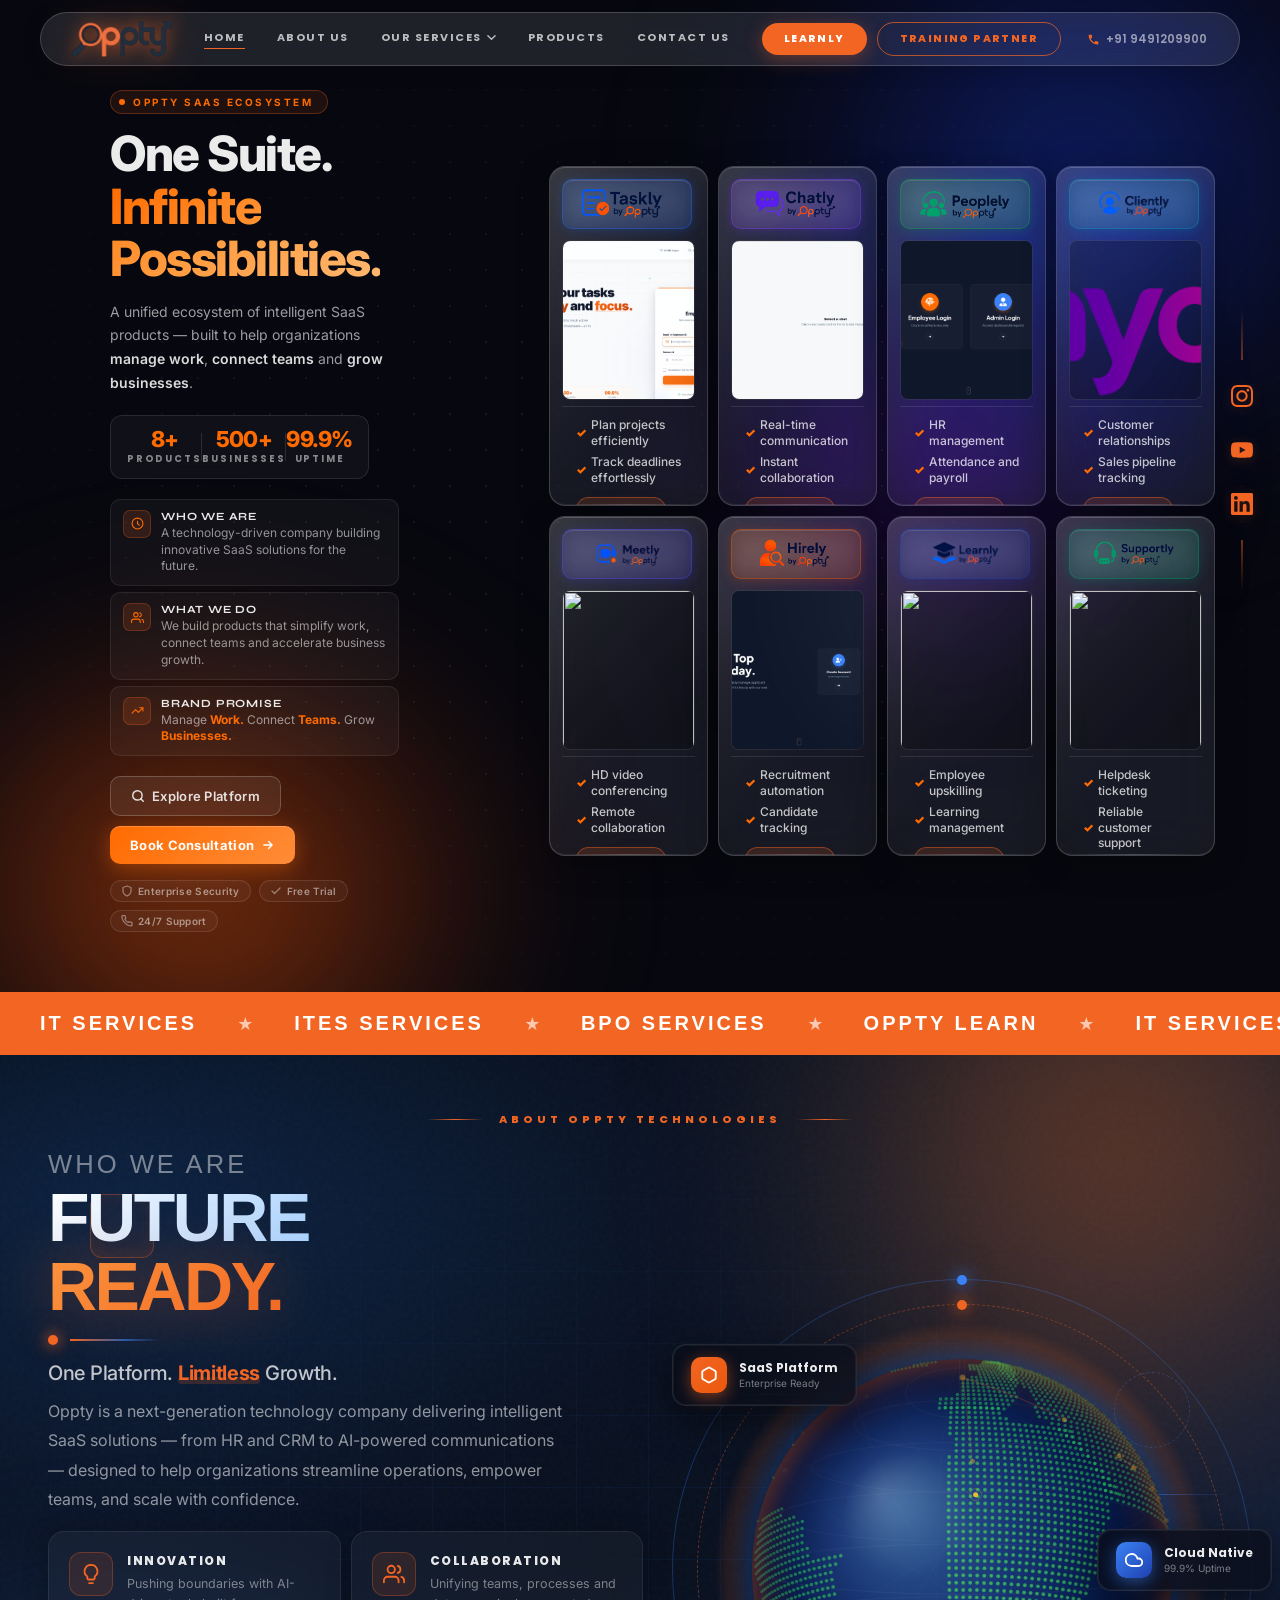
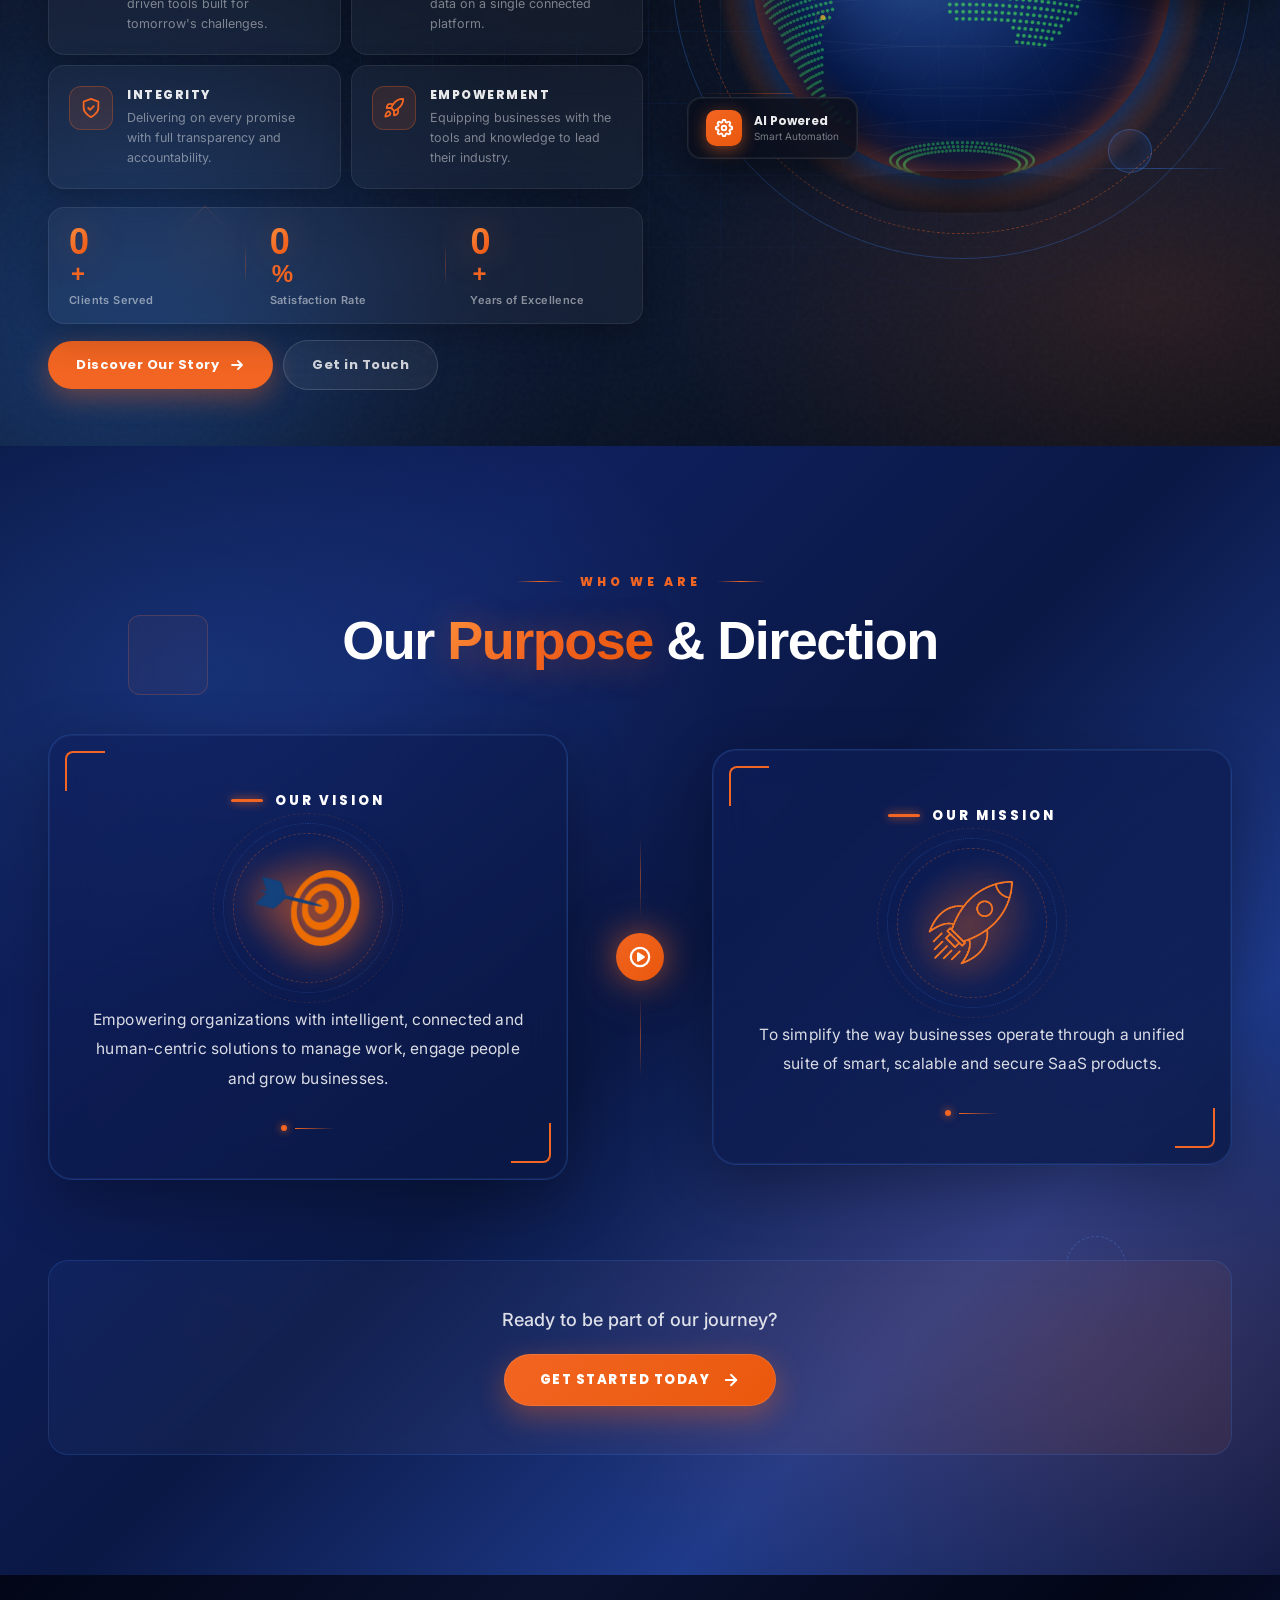
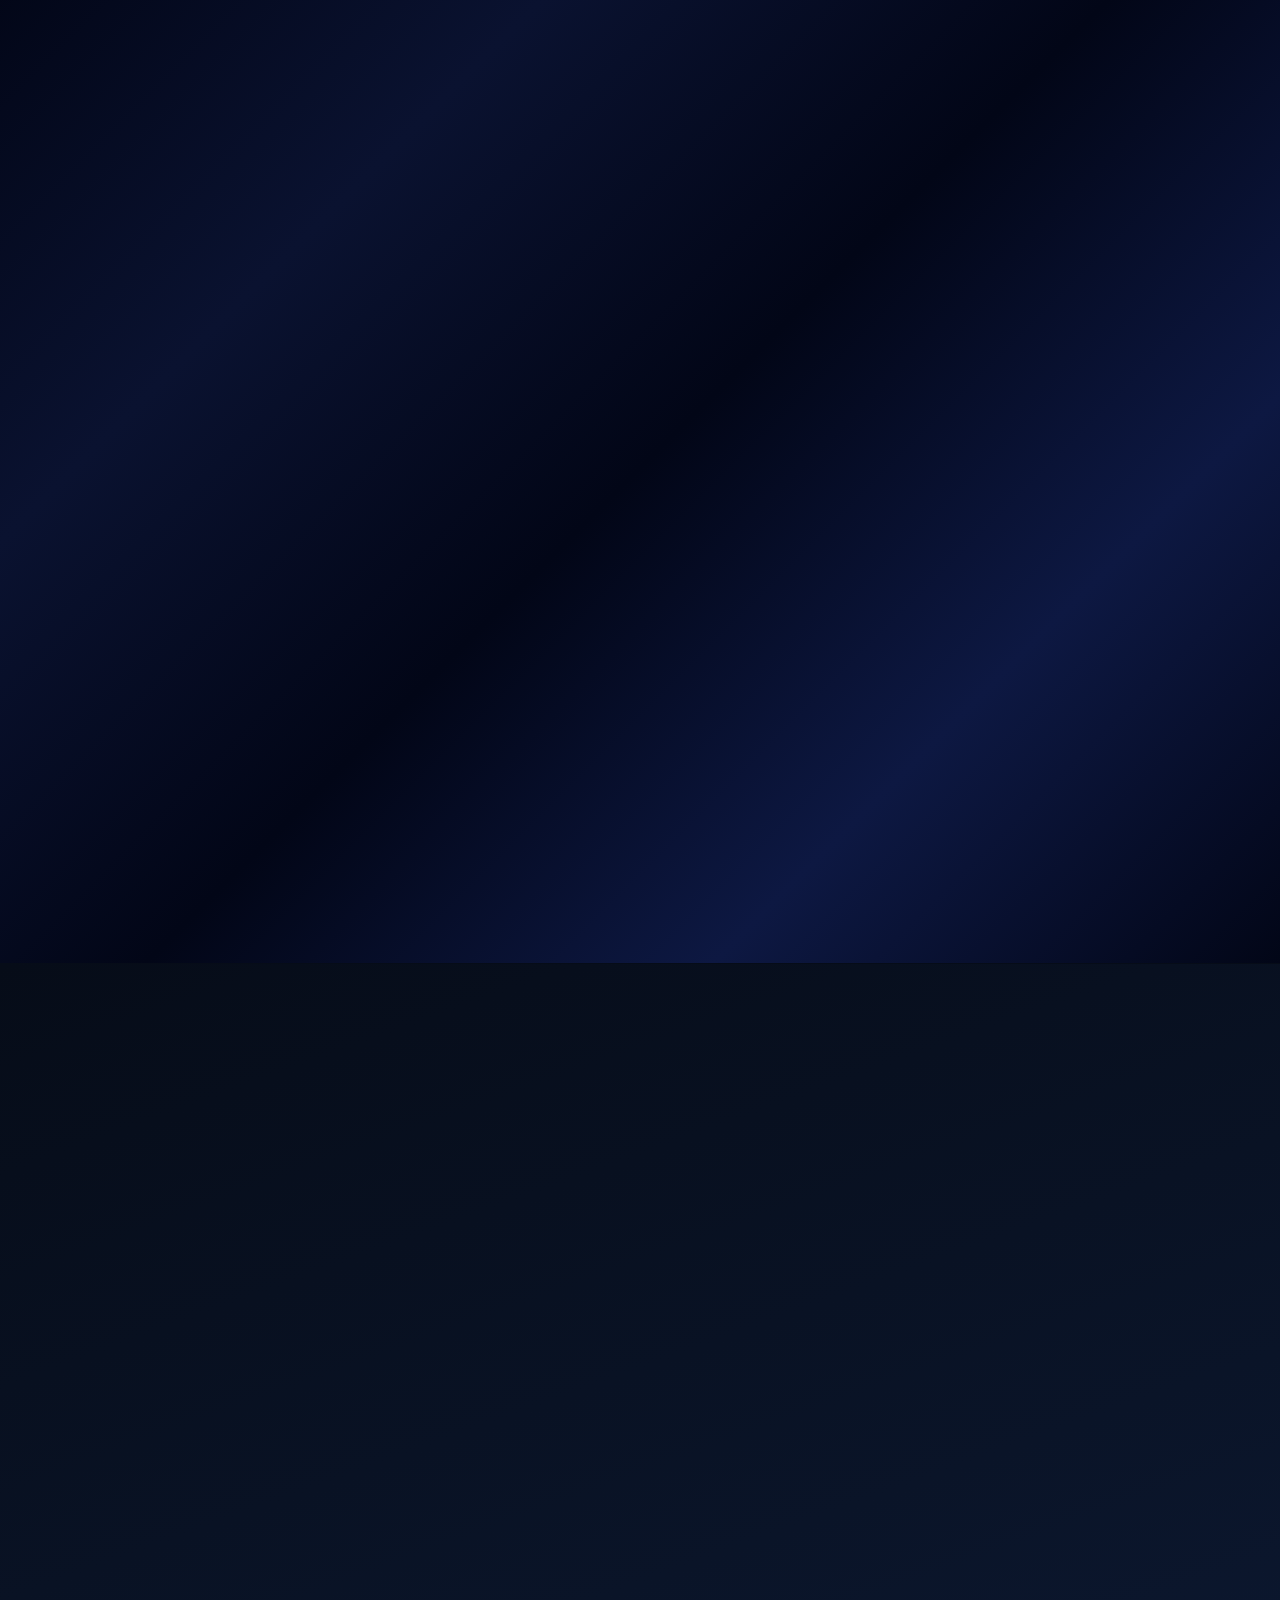
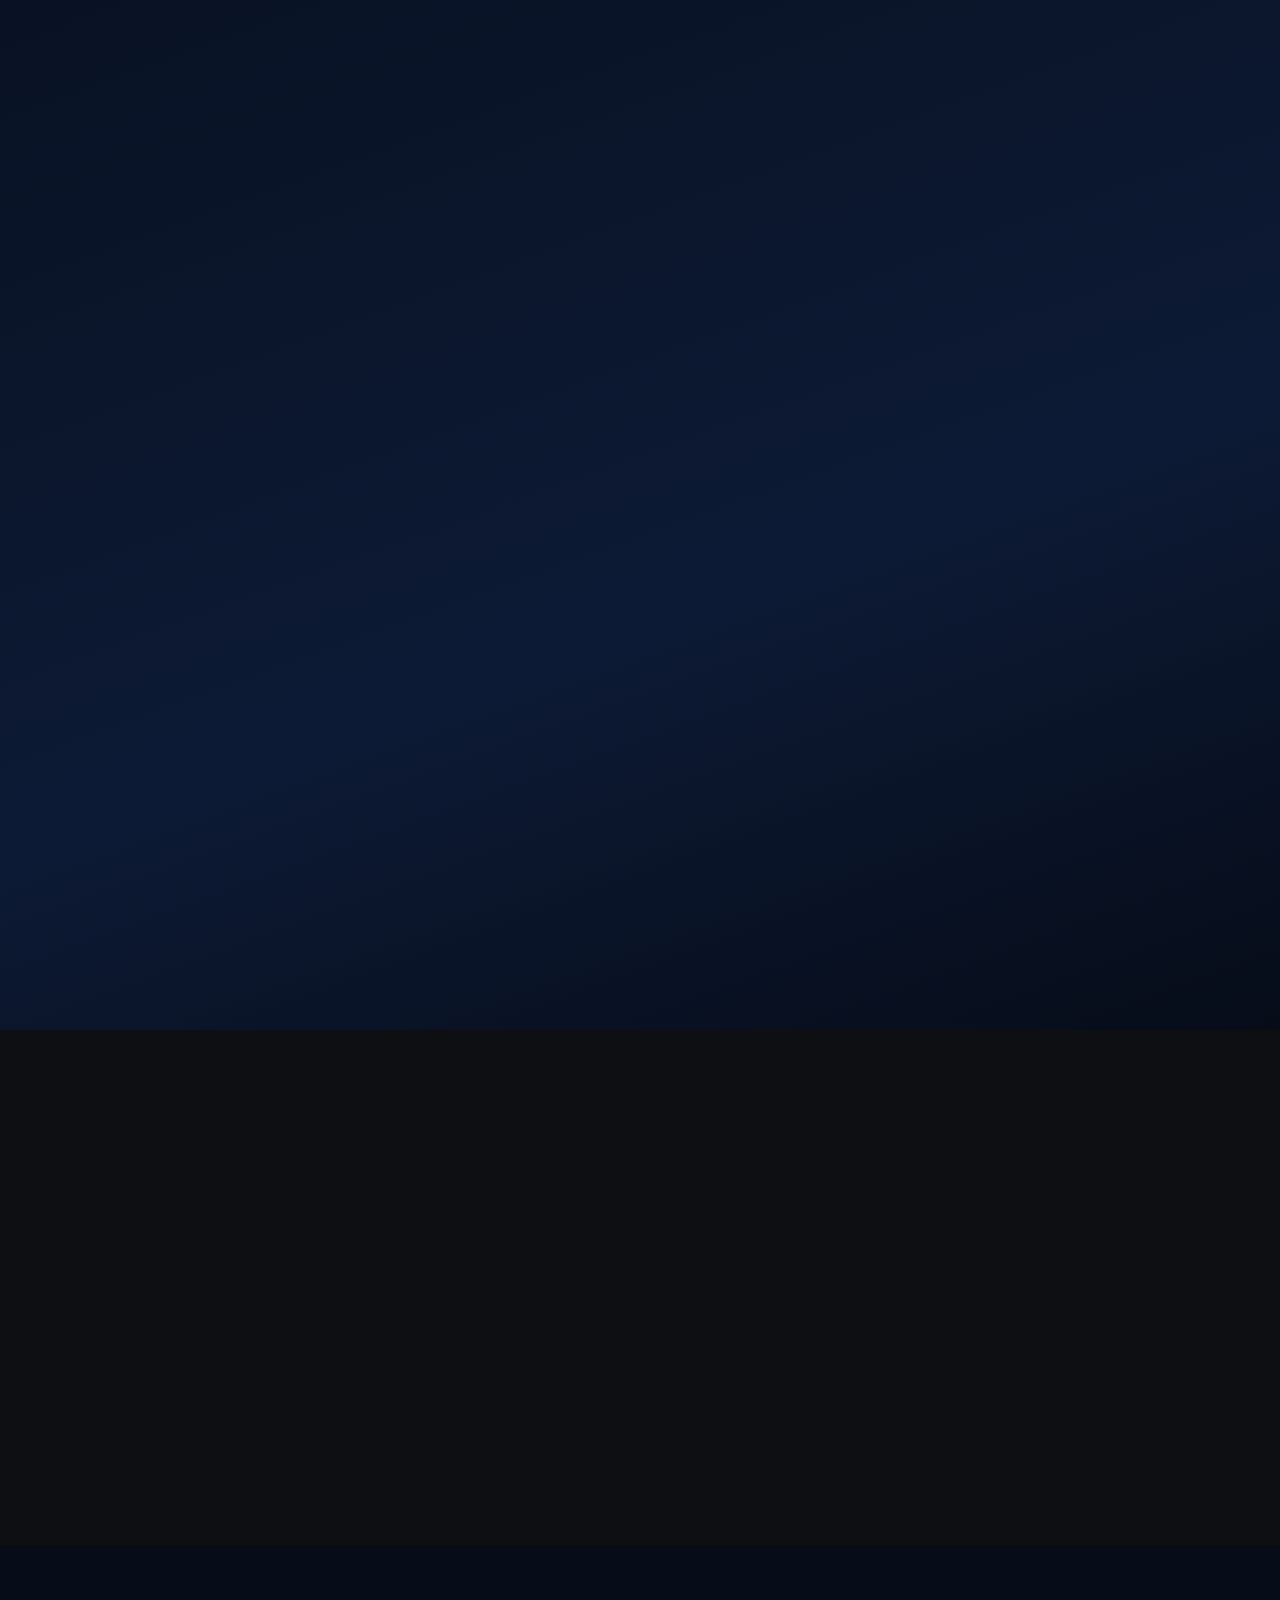
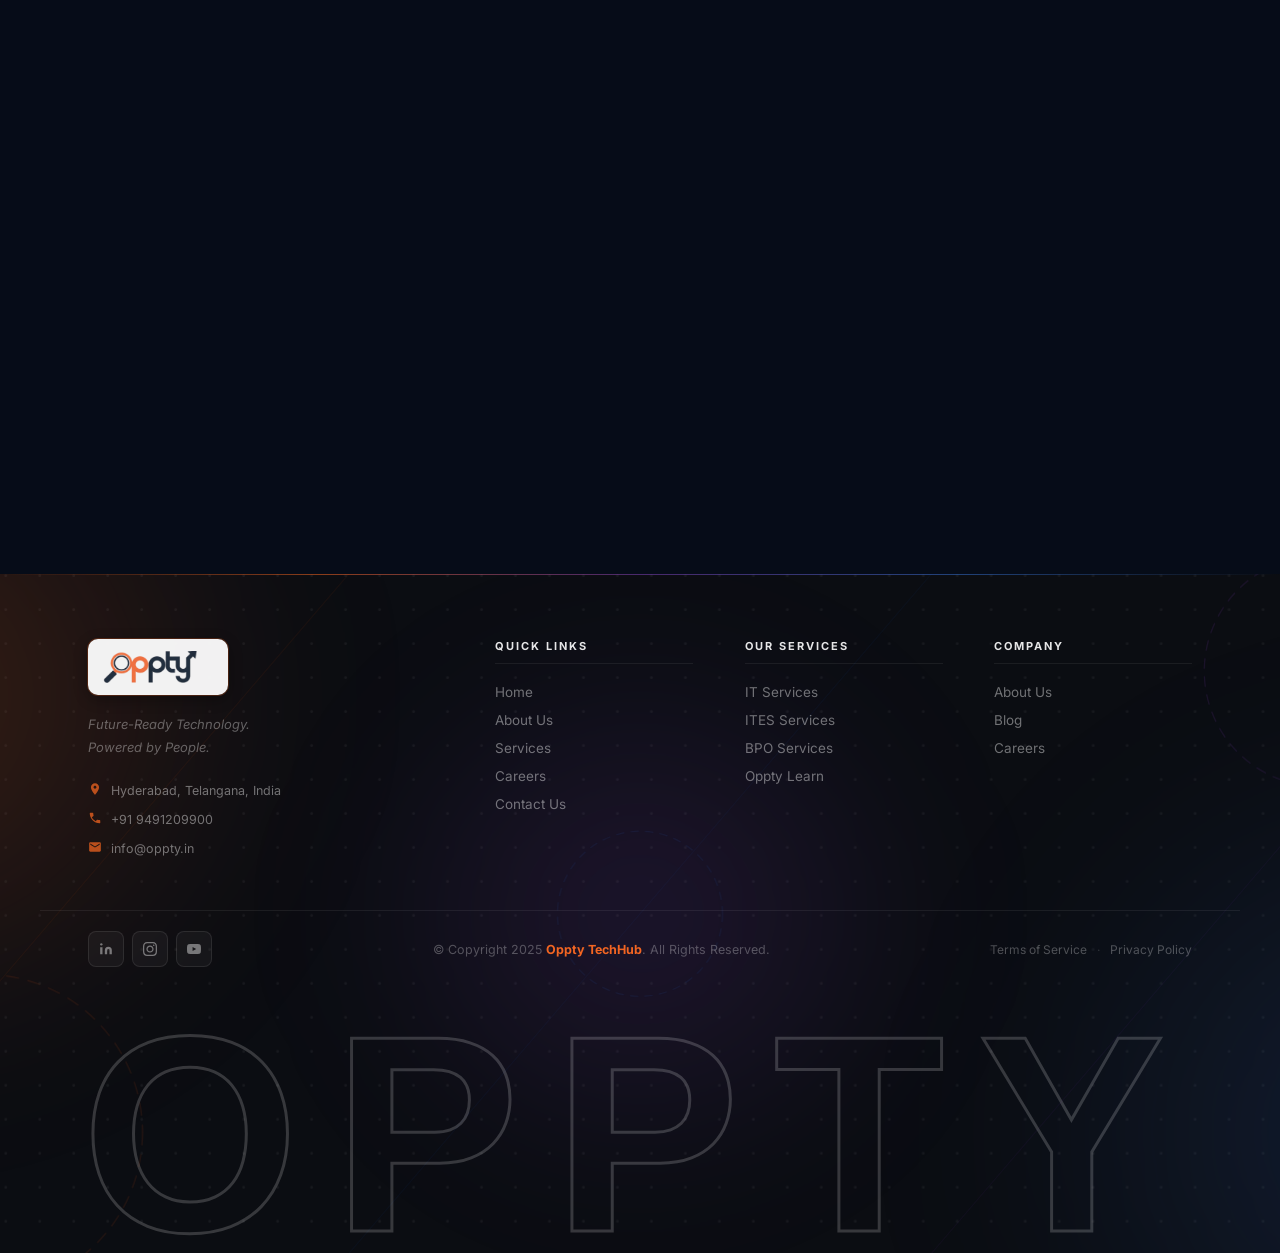
==== commit 278f4572: "mk36" ====
--- a/index.html
+++ b/index.html
@@ -2257,6 +2257,17 @@
       }
     });
 
+    // Mark "Our Services" toggle as active when on a services page
+    (function () {
+      var path = window.location.pathname.toLowerCase();
+      var servicePages = ['it_services', 'ites_services', 'bpo', 'oppty_learn'];
+      var isServicePage = servicePages.some(function(p) { return path.indexOf(p) !== -1; });
+      if (isServicePage) {
+        var toggle = document.querySelector('.nav-dropdown__toggle');
+        if (toggle) toggle.classList.add('nav-active');
+      }
+    })();
+
     // ── Navbar scroll ──
     window.addEventListener('scroll', () => {
       const heroH = document.getElementById('hero').offsetHeight;
--- a/CSS/index.css
+++ b/CSS/index.css
@@ -785,23 +785,24 @@
 .nav-dropdown__toggle.nav-active::after {
     width: calc(100% - 18px);
 }
-
-/* Nav text turns orange after hero */
+}
+
+/* Nav text stays white after hero */
 header.past-hero nav a {
-    color: var(--orange);
+    color: rgba(255, 255, 255, 0.7);
 }
 
 header.past-hero nav a:hover {
-    color: #d4530e;
-}
-
-/* Phone number turns orange after hero */
+    color: #fff;
+}
+
+/* Phone number stays white after hero */
 header.past-hero .phone-link {
-    color: var(--orange);
+    color: rgba(255, 255, 255, 0.55);
 }
 
 header.past-hero .phone-link:hover {
-    color: #d4530e;
+    color: #fff;
 }
 
 .nav-actions {
@@ -6327,18 +6328,20 @@
 }
 
 .nav-dropdown.open .nav-dropdown__toggle::after,
-.nav-dropdown__toggle.active::after {
+.nav-dropdown__toggle.active::after,
+.nav-dropdown__toggle.nav-active::after {
     width: calc(100% - 18px);
-}
-
-/* past-hero: keep text orange, underline stays */
+    background: var(--orange);
+}
+
+/* past-hero: keep text white, underline stays */
 header.past-hero .nav-dropdown__toggle {
-    color: var(--orange);
+    color: rgba(255, 255, 255, 0.7);
 }
 
 header.past-hero .nav-dropdown.open .nav-dropdown__toggle,
 header.past-hero .nav-dropdown__toggle.active {
-    color: var(--orange);
+    color: #fff;
 }
 
 /* Arrow icon */
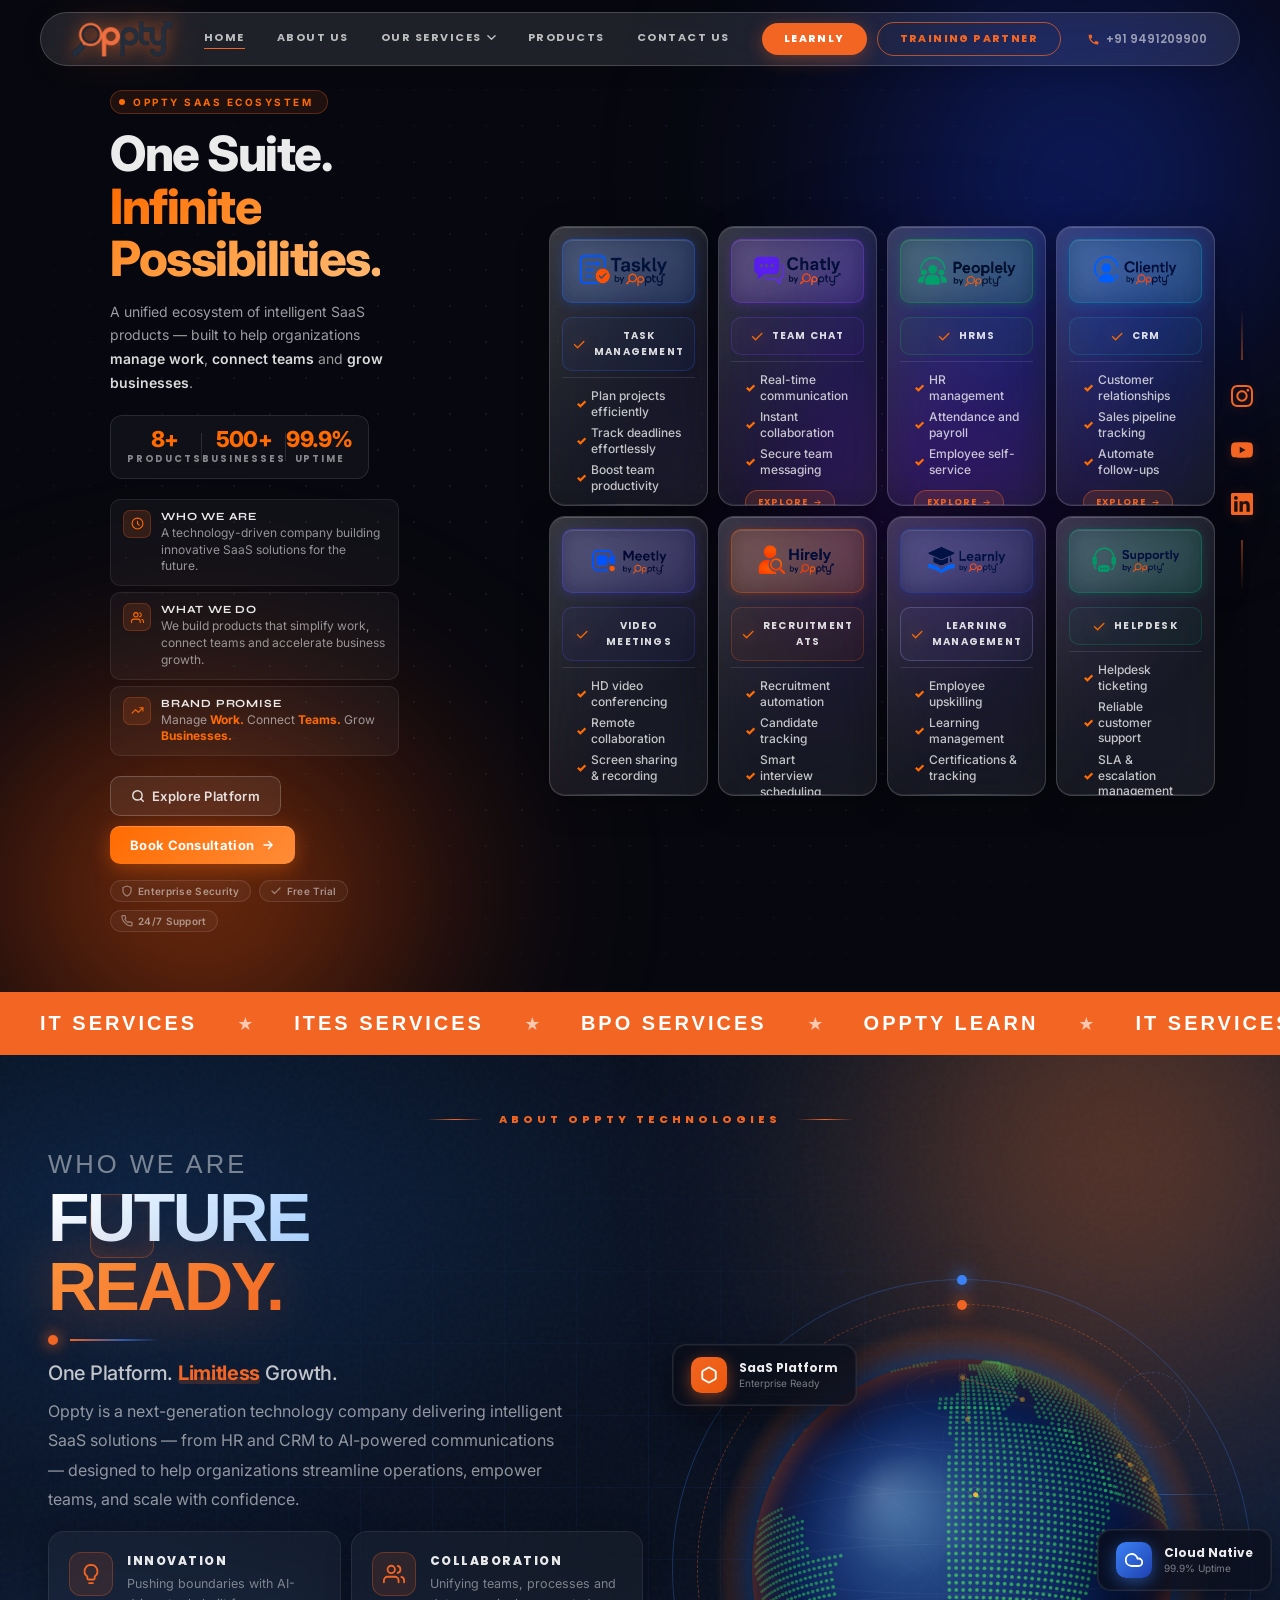
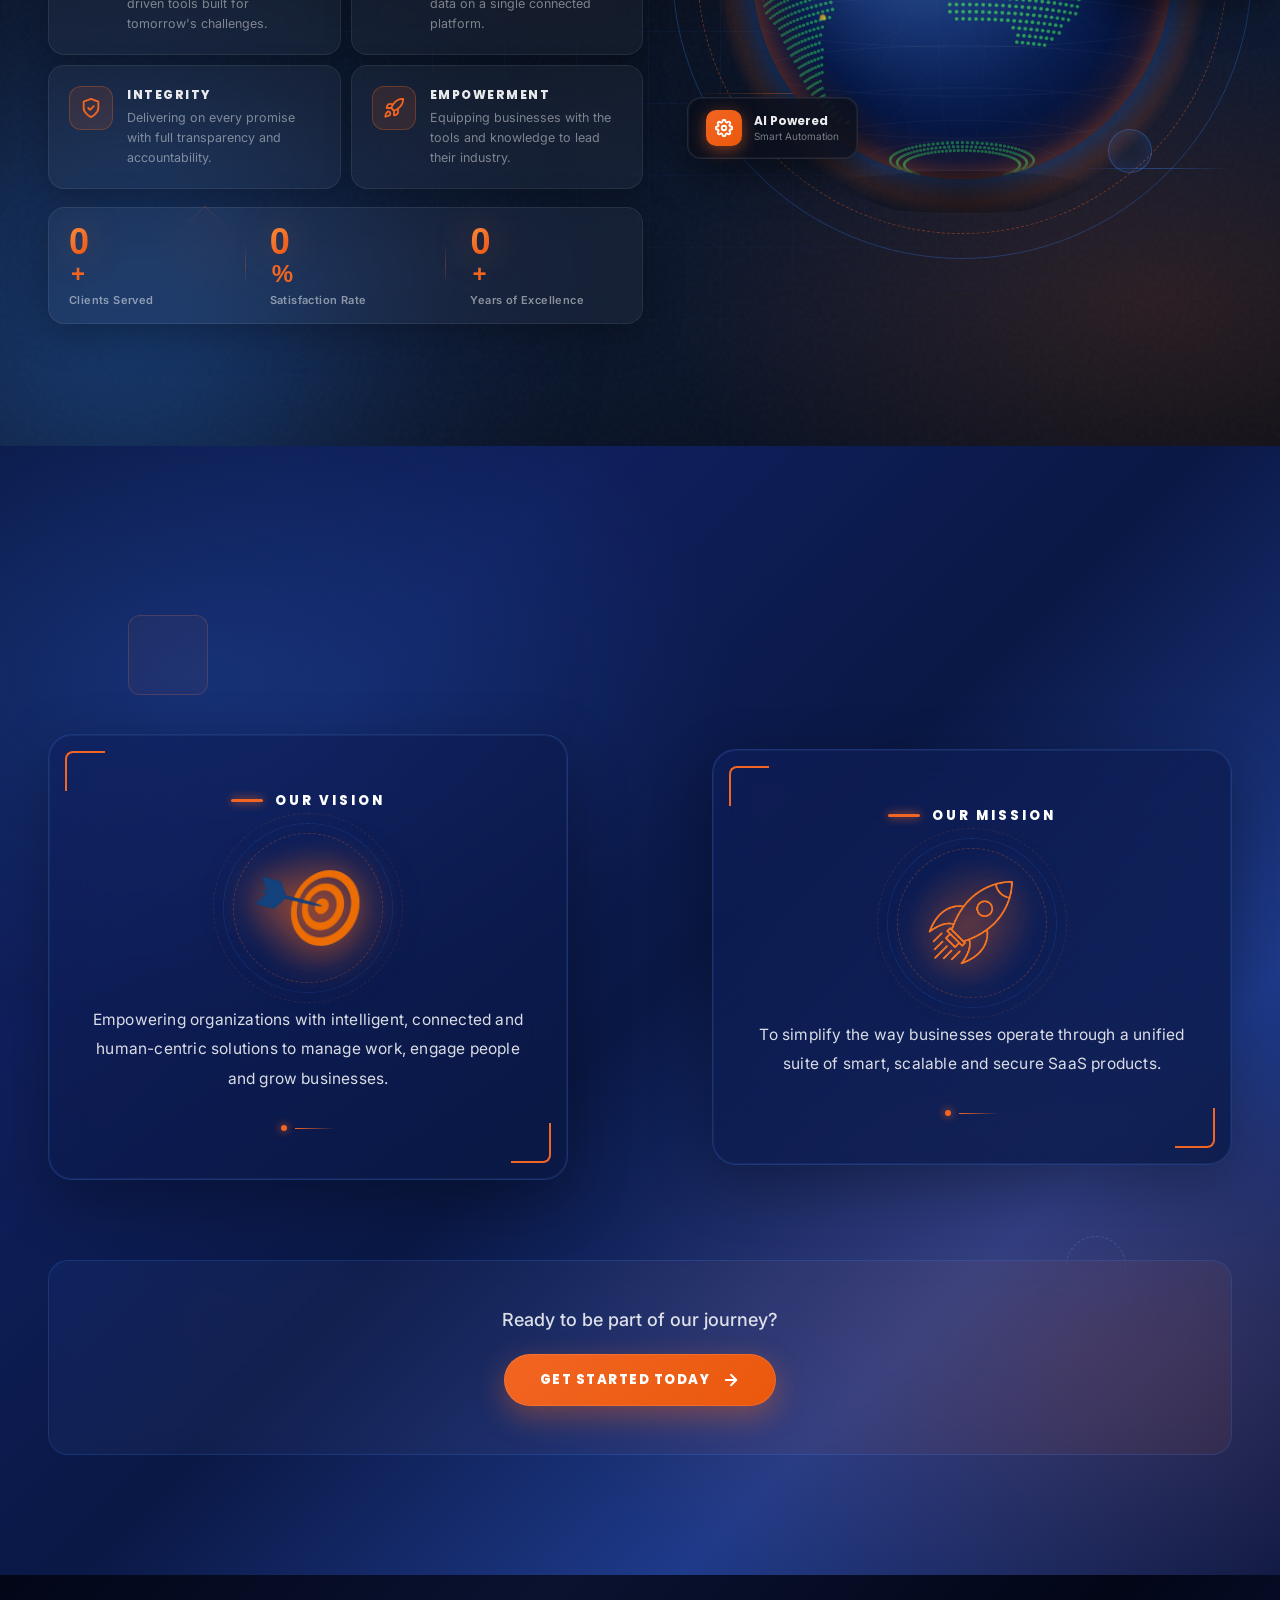
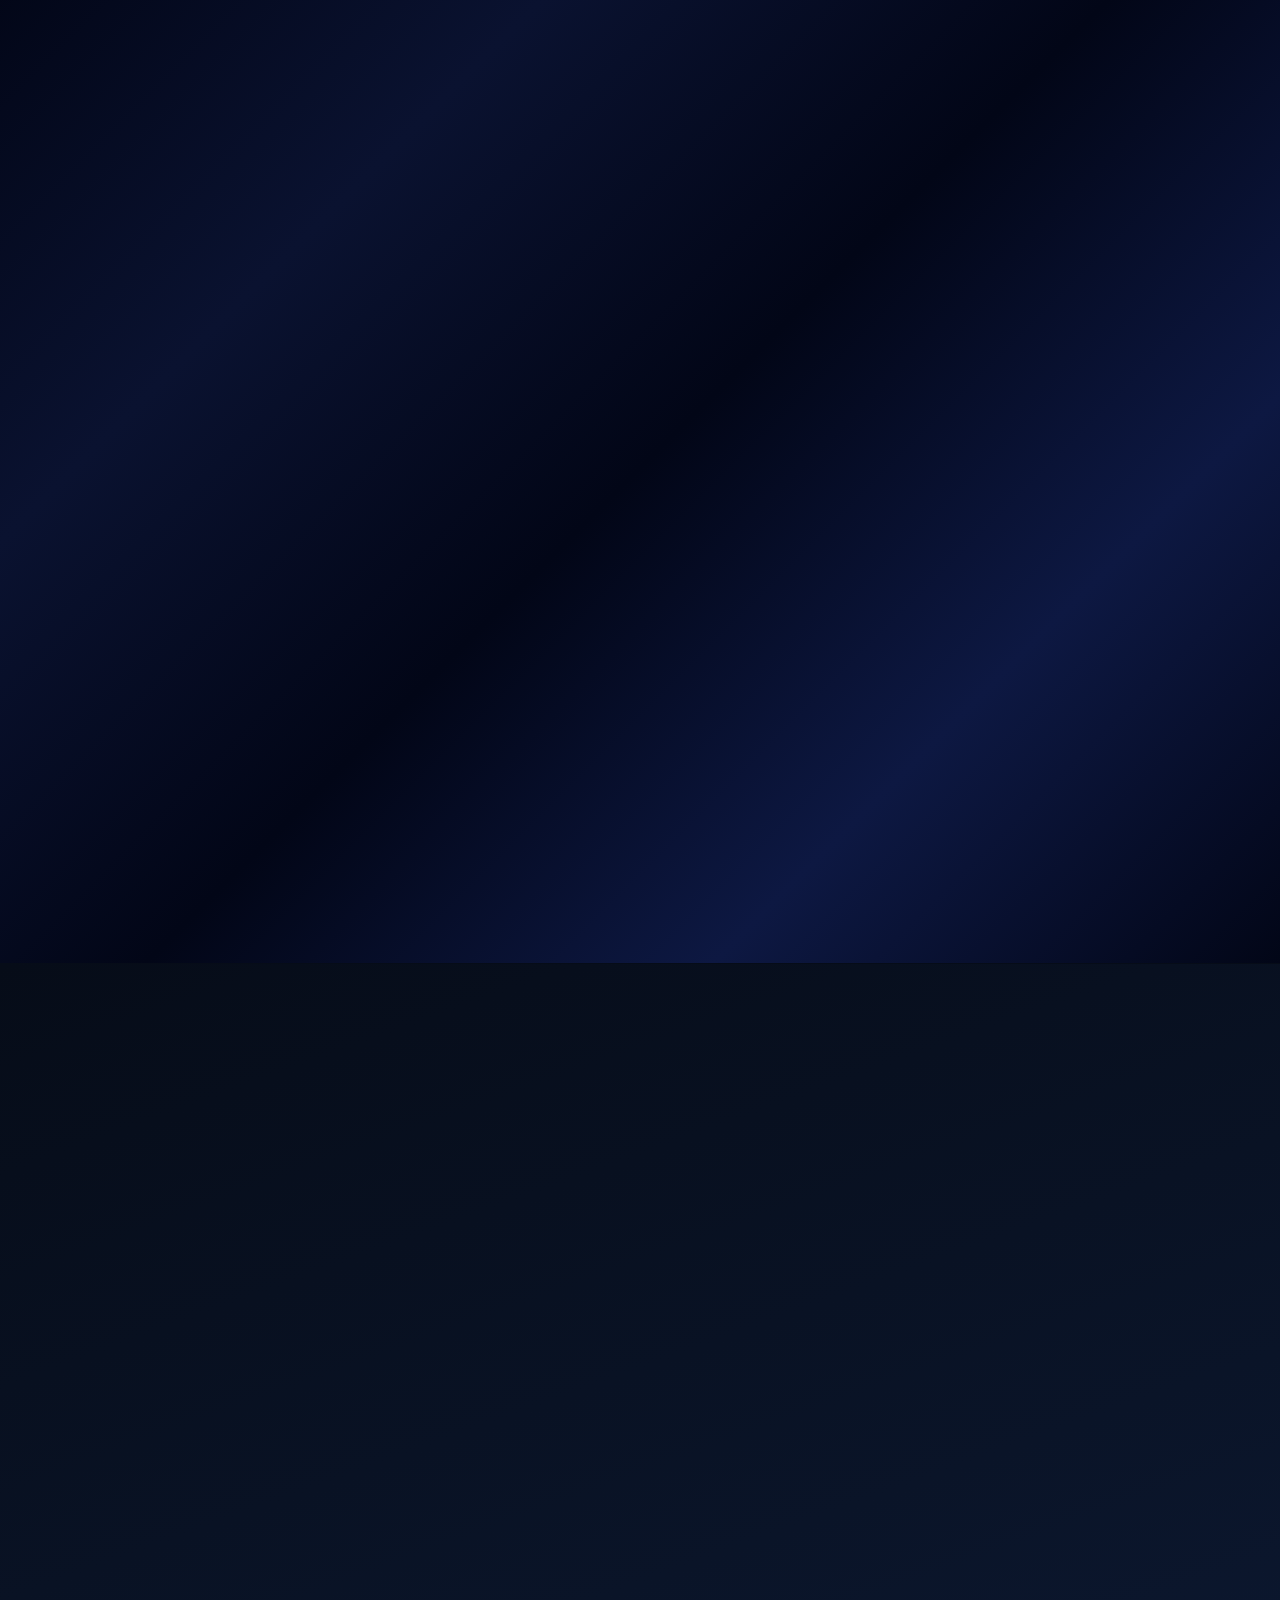
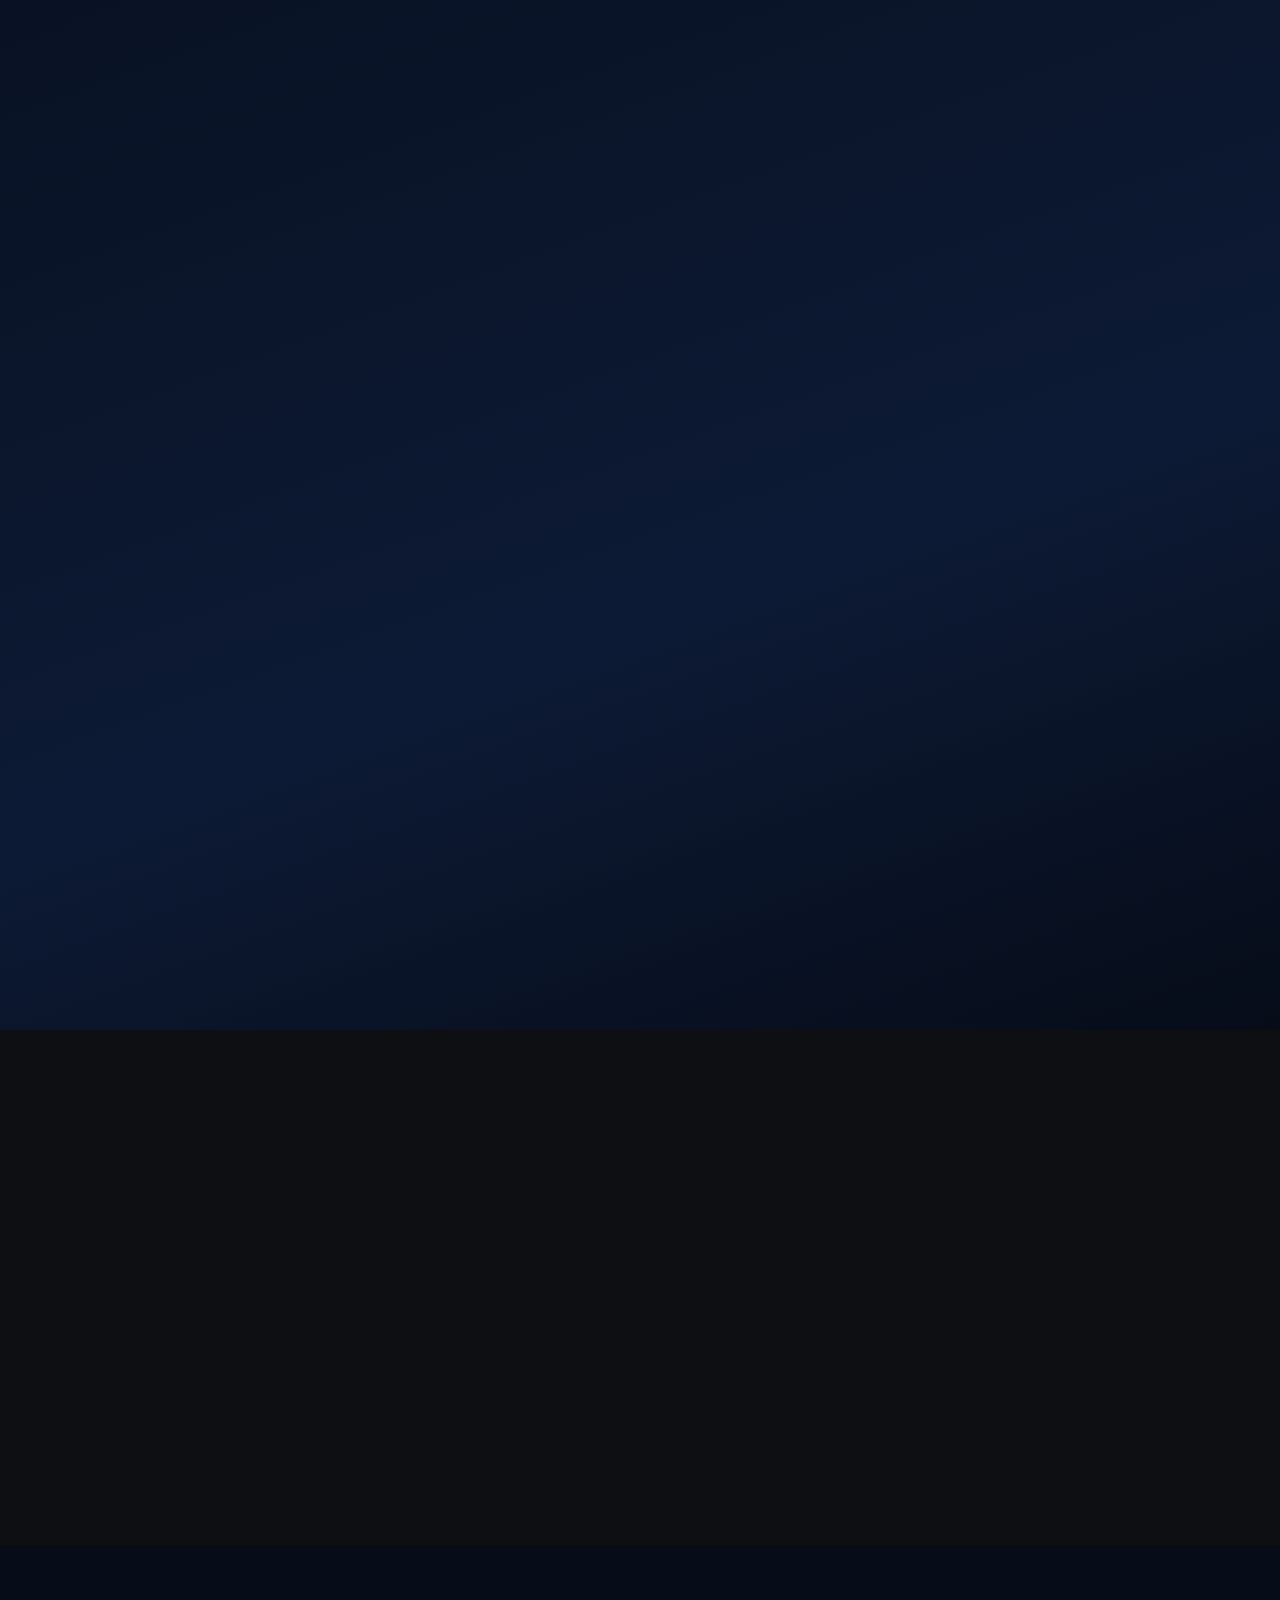
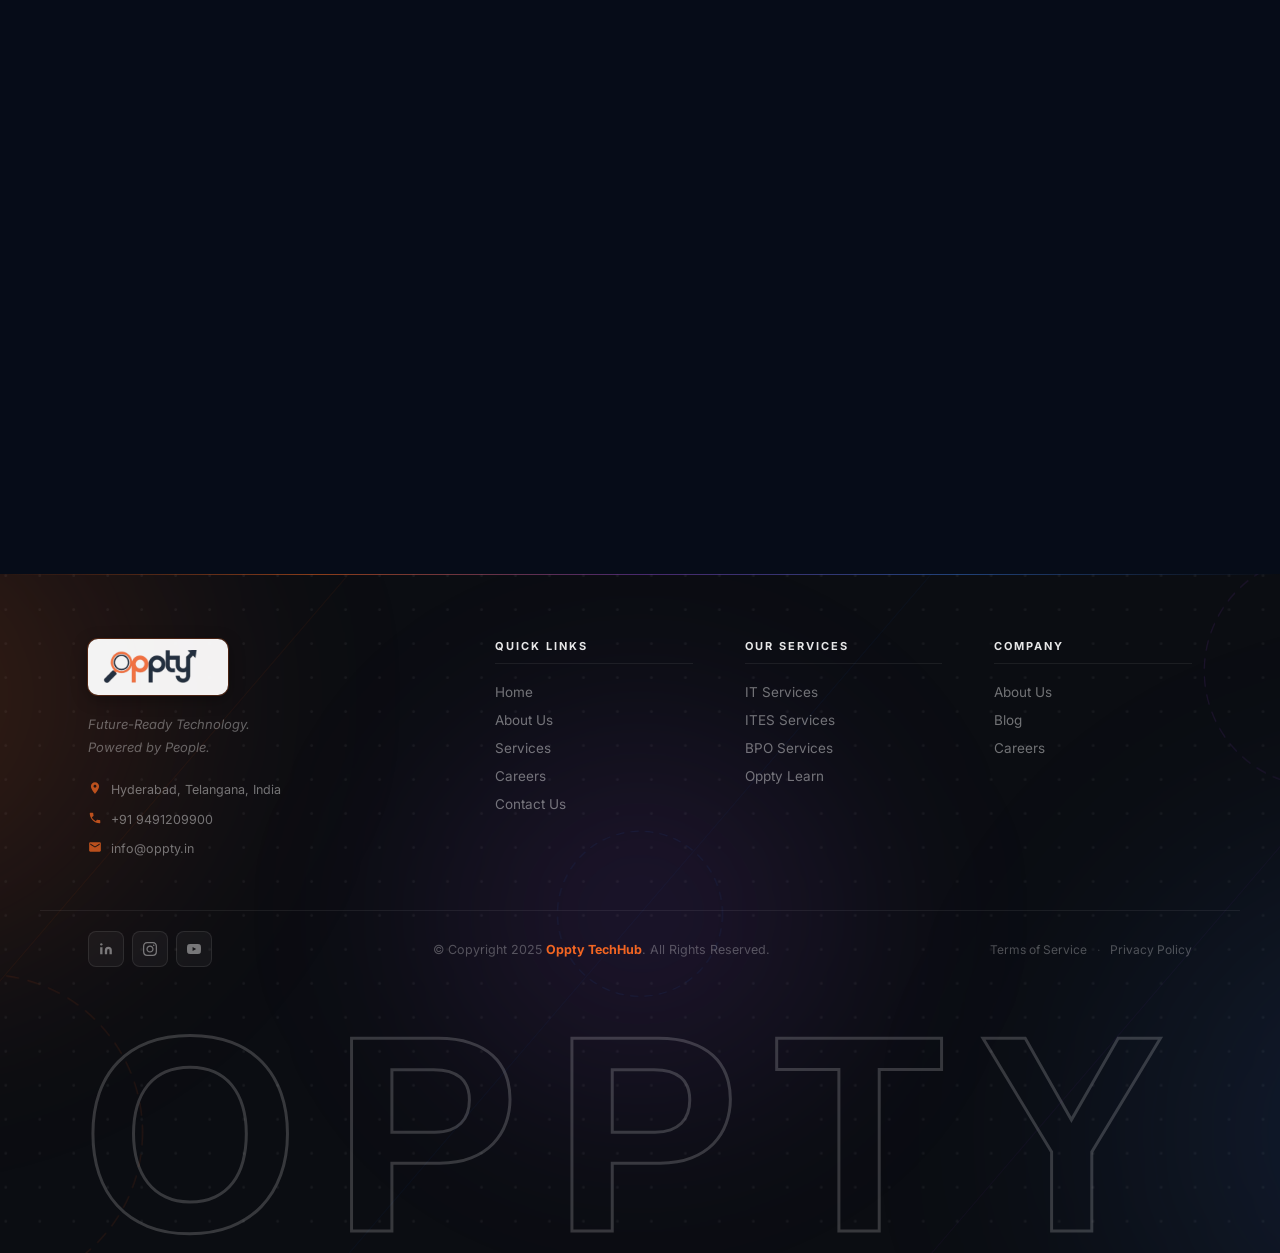
==== commit 2ec74615: "mk36" ====
--- a/index.html
+++ b/index.html
@@ -162,17 +162,14 @@
                                 <div class="product-icon-wrapper"><img src="./ASSETS/images/taskly.png" alt="Taskly" /></div>
                                 <div class="product-meta"><span class="product-name">Taskly</span><span class="product-category">Task Management</span></div>
                             </div>
-                            <div class="dashboard-mask">
-                                <div class="dashboard-track track-1">
-                                    <img class="dashboard-screen slide-active" src="./ASSETS/images/task1.png" alt="" />
-                                    <img class="dashboard-screen" src="./ASSETS/images/task2.png" alt="" />
-                                    <img class="dashboard-screen" src="./ASSETS/images/task3.png" alt="" />
-                                    <img class="dashboard-screen" src="./ASSETS/images/task4.png" alt="" />
-                                </div>
+                            <div class="card-category-display">
+                                <span class="card-category-icon">✓</span>
+                                <span class="card-category-label">Task Management</span>
                             </div>
                             <div class="product-bottom">
                                 <div class="benefit-item"><span class="benefit-text">Plan projects efficiently</span></div>
                                 <div class="benefit-item"><span class="benefit-text">Track deadlines effortlessly</span></div>
+                                <div class="benefit-item"><span class="benefit-text">Boost team productivity</span></div>
                                 <a href="https://task.theoppty.com/" target="_blank" class="card-explore-btn">Explore <svg viewBox="0 0 24 24" fill="none" stroke="currentColor" stroke-width="2.5" stroke-linecap="round" stroke-linejoin="round"><path d="M5 12h14M13 6l6 6-6 6"/></svg></a>
                             </div>
                         </article>
@@ -182,17 +179,14 @@
                                 <div class="product-icon-wrapper"><img src="./ASSETS/images/chatly.png" alt="Chatly" /></div>
                                 <div class="product-meta"><span class="product-name">Chatly</span><span class="product-category">Team Chat</span></div>
                             </div>
-                            <div class="dashboard-mask">
-                                <div class="dashboard-track track-2">
-                                    <img class="dashboard-screen slide-active" src="./ASSETS/images/chat.png" alt="" />
-                                    <img class="dashboard-screen" src="./ASSETS/images/chat2.png" alt="" />
-                                    <img class="dashboard-screen" src="./ASSETS/images/chat3.png" alt="" />
-                                    <img class="dashboard-screen" src="./ASSETS/images/chat4.png" alt="" />
-                                </div>
+                            <div class="card-category-display">
+                                <span class="card-category-icon">✓</span>
+                                <span class="card-category-label">Team Chat</span>
                             </div>
                             <div class="product-bottom">
                                 <div class="benefit-item"><span class="benefit-text">Real-time communication</span></div>
                                 <div class="benefit-item"><span class="benefit-text">Instant collaboration</span></div>
+                                <div class="benefit-item"><span class="benefit-text">Secure team messaging</span></div>
                                 <a href="https://chat.theoppty.com/login" target="_blank" class="card-explore-btn">Explore <svg viewBox="0 0 24 24" fill="none" stroke="currentColor" stroke-width="2.5" stroke-linecap="round" stroke-linejoin="round"><path d="M5 12h14M13 6l6 6-6 6"/></svg></a>
                             </div>
                         </article>
@@ -202,17 +196,14 @@
                                 <div class="product-icon-wrapper"><img src="./ASSETS/images/peoplely.png" alt="Peoplely" /></div>
                                 <div class="product-meta"><span class="product-name">Peoplely</span><span class="product-category">HRMS</span></div>
                             </div>
-                            <div class="dashboard-mask">
-                                <div class="dashboard-track track-3">
-                                    <img class="dashboard-screen slide-active" src="./ASSETS/images/hrms1.png" alt="" />
-                                    <img class="dashboard-screen" src="./ASSETS/images/hirely2.png" alt="" />
-                                    <img class="dashboard-screen" src="./ASSETS/images/hrms3.png" alt="" />
-                                    <img class="dashboard-screen" src="./ASSETS/images/hrms4.png" alt="" />
-                                </div>
+                            <div class="card-category-display">
+                                <span class="card-category-icon">✓</span>
+                                <span class="card-category-label">HRMS</span>
                             </div>
                             <div class="product-bottom">
                                 <div class="benefit-item"><span class="benefit-text">HR management</span></div>
                                 <div class="benefit-item"><span class="benefit-text">Attendance and payroll</span></div>
+                                <div class="benefit-item"><span class="benefit-text">Employee self-service</span></div>
                                 <a href="https://theoppty.com/" target="_blank" class="card-explore-btn">Explore <svg viewBox="0 0 24 24" fill="none" stroke="currentColor" stroke-width="2.5" stroke-linecap="round" stroke-linejoin="round"><path d="M5 12h14M13 6l6 6-6 6"/></svg></a>
                             </div>
                         </article>
@@ -222,17 +213,14 @@
                                 <div class="product-icon-wrapper"><img src="./ASSETS/images/cliently.png" alt="Cliently" /></div>
                                 <div class="product-meta"><span class="product-name">Cliently</span><span class="product-category">CRM</span></div>
                             </div>
-                            <div class="dashboard-mask">
-                                <div class="dashboard-track track-4">
-                                    <img class="dashboard-screen slide-active" src="./ASSETS/images/client-1.png" alt="" />
-                                    <img class="dashboard-screen" src="./ASSETS/images/client-2.png" alt="" />
-                                    <img class="dashboard-screen" src="./ASSETS/images/client-3.png" alt="" />
-                                    <img class="dashboard-screen" src="./ASSETS/images/client-4.png" alt="" />
-                                </div>
+                            <div class="card-category-display">
+                                <span class="card-category-icon">✓</span>
+                                <span class="card-category-label">CRM</span>
                             </div>
                             <div class="product-bottom">
                                 <div class="benefit-item"><span class="benefit-text">Customer relationships</span></div>
                                 <div class="benefit-item"><span class="benefit-text">Sales pipeline tracking</span></div>
+                                <div class="benefit-item"><span class="benefit-text">Automate follow-ups</span></div>
                                 <a href="#" class="card-explore-btn">Explore <svg viewBox="0 0 24 24" fill="none" stroke="currentColor" stroke-width="2.5" stroke-linecap="round" stroke-linejoin="round"><path d="M5 12h14M13 6l6 6-6 6"/></svg></a>
                             </div>
                         </article>
@@ -242,18 +230,14 @@
                                 <div class="product-icon-wrapper"><img src="./ASSETS/images/meetly.png" alt="Meetly" /></div>
                                 <div class="product-meta"><span class="product-name">Meetly</span><span class="product-category">Video Meetings</span></div>
                             </div>
-                            <div class="dashboard-mask">
-                                <div class="dashboard-track track-5">
-                                    <img class="dashboard-screen" src="./ASSETS/images/" alt="" />
-                                    <img class="dashboard-screen" src="https://images.unsplash.com/photo-1616587894289-86480e533129?auto=format&fit=crop&w=350&q=80" alt="" />
-                                    <img class="dashboard-screen" src="https://images.unsplash.com/photo-1573497620053-ea5300f94f21?auto=format&fit=crop&w=350&q=80" alt="" />
-                                    <img class="dashboard-screen" src="https://images.unsplash.com/photo-1517048676732-d65bc937f952?auto=format&fit=crop&w=350&q=80" alt="" />
-                                    <img class="dashboard-screen" src="https://images.unsplash.com/photo-1588196749597-9ff075ee6b5b?auto=format&fit=crop&w=350&q=80" alt="" />
-                                </div>
+                            <div class="card-category-display">
+                                <span class="card-category-icon">✓</span>
+                                <span class="card-category-label">Video Meetings</span>
                             </div>
                             <div class="product-bottom">
                                 <div class="benefit-item"><span class="benefit-text">HD video conferencing</span></div>
                                 <div class="benefit-item"><span class="benefit-text">Remote collaboration</span></div>
+                                <div class="benefit-item"><span class="benefit-text">Screen sharing & recording</span></div>
                                 <a href="#" class="card-explore-btn">Explore <svg viewBox="0 0 24 24" fill="none" stroke="currentColor" stroke-width="2.5" stroke-linecap="round" stroke-linejoin="round"><path d="M5 12h14M13 6l6 6-6 6"/></svg></a>
                             </div>
                         </article>
@@ -263,17 +247,14 @@
                                 <div class="product-icon-wrapper"><img src="./ASSETS/images/hirely.png" alt="Hirely" /></div>
                                 <div class="product-meta"><span class="product-name">Hirely</span><span class="product-category">Recruitment ATS</span></div>
                             </div>
-                            <div class="dashboard-mask">
-                                <div class="dashboard-track track-6">
-                                    <img class="dashboard-screen slide-active" src="./ASSETS/images/hirely1.png" alt="" />
-                                    <img class="dashboard-screen" src="./ASSETS/images/hirely2.png" alt="" />
-                                    <img class="dashboard-screen" src="./ASSETS/images/hirely3.png" alt="" />
-                                    <img class="dashboard-screen" src="./ASSETS/images/hirely4.png" alt="" />
-                                </div>
+                            <div class="card-category-display">
+                                <span class="card-category-icon">✓</span>
+                                <span class="card-category-label">Recruitment ATS</span>
                             </div>
                             <div class="product-bottom">
                                 <div class="benefit-item"><span class="benefit-text">Recruitment automation</span></div>
                                 <div class="benefit-item"><span class="benefit-text">Candidate tracking</span></div>
+                                <div class="benefit-item"><span class="benefit-text">Smart interview scheduling</span></div>
                                 <a href="https://hiring.theoppty.com/" target="_blank" class="card-explore-btn">Explore <svg viewBox="0 0 24 24" fill="none" stroke="currentColor" stroke-width="2.5" stroke-linecap="round" stroke-linejoin="round"><path d="M5 12h14M13 6l6 6-6 6"/></svg></a>
                             </div>
                         </article>
@@ -283,17 +264,14 @@
                                 <div class="product-icon-wrapper"><img src="./ASSETS/images/learnly.png" alt="Learnly" /></div>
                                 <div class="product-meta"><span class="product-name">Learnly</span><span class="product-category">LMS</span></div>
                             </div>
-                            <div class="dashboard-mask">
-                                <div class="dashboard-track track-7">
-                                    <img class="dashboard-screen slide-active" src="https://images.unsplash.com/photo-1501504905252-473c47e087f8?auto=format&fit=crop&w=350&q=80" alt="" />
-                                    <img class="dashboard-screen" src="https://images.unsplash.com/photo-1516321497487-e288fb19713f?auto=format&fit=crop&w=350&q=80" alt="" />
-                                    <img class="dashboard-screen" src="https://images.unsplash.com/photo-1524178232363-1fb2b075b655?auto=format&fit=crop&w=350&q=80" alt="" />
-                                    <img class="dashboard-screen" src="https://images.unsplash.com/photo-1513258496099-48168024aec0?auto=format&fit=crop&w=350&q=80" alt="" />
-                                </div>
+                            <div class="card-category-display">
+                                <span class="card-category-icon">✓</span>
+                                <span class="card-category-label">Learning Management</span>
                             </div>
                             <div class="product-bottom">
                                 <div class="benefit-item"><span class="benefit-text">Employee upskilling</span></div>
                                 <div class="benefit-item"><span class="benefit-text">Learning management</span></div>
+                                <div class="benefit-item"><span class="benefit-text">Certifications & tracking</span></div>
                                 <a href="#" class="card-explore-btn">Explore <svg viewBox="0 0 24 24" fill="none" stroke="currentColor" stroke-width="2.5" stroke-linecap="round" stroke-linejoin="round"><path d="M5 12h14M13 6l6 6-6 6"/></svg></a>
                             </div>
                         </article>
@@ -303,17 +281,14 @@
                                 <div class="product-icon-wrapper"><img src="./ASSETS/images/supportly.png" alt="Supportly" /></div>
                                 <div class="product-meta"><span class="product-name">Supportly</span><span class="product-category">Helpdesk</span></div>
                             </div>
-                            <div class="dashboard-mask">
-                                <div class="dashboard-track track-8">
-                                    <img class="dashboard-screen slide-active" src="https://images.unsplash.com/photo-1551434678-e076c223a692?auto=format&fit=crop&w=350&q=80" alt="" />
-                                    <img class="dashboard-screen" src="https://images.unsplash.com/photo-1549923746-c502d488f3aa?auto=format&fit=crop&w=350&q=80" alt="" />
-                                    <img class="dashboard-screen" src="https://images.unsplash.com/photo-1521791136368-1a46827d0515?auto=format&fit=crop&w=350&q=80" alt="" />
-                                    <img class="dashboard-screen" src="https://images.unsplash.com/photo-1534536281715-e28d76689b4d?auto=format&fit=crop&w=350&q=80" alt="" />
-                                </div>
+                            <div class="card-category-display">
+                                <span class="card-category-icon">✓</span>
+                                <span class="card-category-label">Helpdesk</span>
                             </div>
                             <div class="product-bottom">
                                 <div class="benefit-item"><span class="benefit-text">Helpdesk ticketing</span></div>
                                 <div class="benefit-item"><span class="benefit-text">Reliable customer support</span></div>
+                                <div class="benefit-item"><span class="benefit-text">SLA & escalation management</span></div>
                                 <a href="#" class="card-explore-btn">Explore <svg viewBox="0 0 24 24" fill="none" stroke="currentColor" stroke-width="2.5" stroke-linecap="round" stroke-linejoin="round"><path d="M5 12h14M13 6l6 6-6 6"/></svg></a>
                             </div>
                         </article>
@@ -322,25 +297,6 @@
             </div>
         </section>
     </main>
-
-  <!-- ── Dashboard Card Slider JS ── -->
-  <script>
-  (function() {
-    document.querySelectorAll('.dashboard-track').forEach(function(track) {
-      var slides = Array.from(track.querySelectorAll('.dashboard-screen'));
-      if (slides.length < 2) return;
-      var current = 0;
-      // ensure first slide active
-      slides.forEach(function(s) { s.classList.remove('slide-active'); });
-      slides[0].classList.add('slide-active');
-      setInterval(function() {
-        slides[current].classList.remove('slide-active');
-        current = (current + 1) % slides.length;
-        slides[current].classList.add('slide-active');
-      }, 3000);
-    });
-  })();
-  </script>
 
   <!-- ── TICKER STRIP ── -->
   <div class="ticker-wrap" data-reveal="fade-up">
--- a/CSS/index.css
+++ b/CSS/index.css
@@ -785,7 +785,7 @@
 .nav-dropdown__toggle.nav-active::after {
     width: calc(100% - 18px);
 }
-}
+
 
 /* Nav text stays white after hero */
 header.past-hero nav a {
@@ -1357,7 +1357,7 @@
     backdrop-filter: blur(24px) saturate(180%) brightness(1.05) !important;
     -webkit-backdrop-filter: blur(24px) saturate(180%) brightness(1.05) !important;
     border-radius: 16px !important;
-    height: 340px !important;
+    height: 280px !important;
     min-width: 0 !important;
     width: 100% !important;
     display: flex !important;
@@ -1515,9 +1515,10 @@
 .product-top {
     display: flex !important;
     align-items: center;
-    gap: 7px;
-    margin-bottom: 5px !important;       /* reduced */
+    gap: 0;
+    margin-bottom: 8px !important;
     min-width: 0;
+    width: 100%;
 }
 
 .product-meta {
@@ -1550,16 +1551,54 @@
 
 /* DASHBOARD */
 .dashboard-mask {
-    flex-grow: 1 !important;
-    background: rgba(0, 0, 0, 0.25) !important;
-    border-radius: 8px !important;
-    overflow: hidden !important;
+    display: none;
+}
+
+/* Category display — replaces scrolling images */
+.card-category-display {
+    flex: 0 0 auto !important;
+    display: flex !important;
+    flex-direction: row !important;
+    align-items: center !important;
+    justify-content: center !important;
+    gap: 8px !important;
     margin: 6px 0 !important;
-    border: 1px solid rgba(255, 255, 255, 0.10) !important;
-    position: relative;
-    height: 160px !important;
-    min-height: 160px !important;
-}
+    padding: 10px 12px !important;
+    background: rgba(255, 255, 255, 0.04) !important;
+    border: 1px solid rgba(255, 255, 255, 0.08) !important;
+    border-radius: 10px !important;
+    text-align: center;
+}
+
+.card-category-icon {
+    font-size: 1rem;
+    line-height: 1;
+    display: block;
+    filter: drop-shadow(0 0 8px rgba(242, 101, 34, 0.6));
+    color: var(--accent-primary);
+    flex-shrink: 0;
+}
+
+.card-category-label {
+    font-family: 'Poppins', sans-serif !important;
+    font-size: 10px !important;
+    font-weight: 700 !important;
+    letter-spacing: 1.2px !important;
+    text-transform: uppercase !important;
+    color: rgba(255, 255, 255, 0.85) !important;
+    display: block;
+}
+
+/* Per-product accent colours on the display area */
+[data-category="Taskly"] .card-category-display   { border-color: rgba(37, 99, 235, 0.25) !important; background: rgba(37, 99, 235, 0.06) !important; }
+[data-category="Chatly"] .card-category-display   { border-color: rgba(124, 58, 237, 0.25) !important; background: rgba(124, 58, 237, 0.06) !important; }
+[data-category="Peoplely"] .card-category-display { border-color: rgba(22, 163, 74, 0.25) !important; background: rgba(22, 163, 74, 0.06) !important; }
+[data-category="Cliently"] .card-category-display { border-color: rgba(8, 145, 178, 0.25) !important; background: rgba(8, 145, 178, 0.06) !important; }
+[data-category="Meetly"] .card-category-display   { border-color: rgba(79, 70, 229, 0.25) !important; background: rgba(79, 70, 229, 0.06) !important; }
+[data-category="Hirely"] .card-category-display   { border-color: rgba(234, 88, 12, 0.25) !important; background: rgba(234, 88, 12, 0.06) !important; }
+[data-category="Learnly"] .card-category-display  { border-color: rgba(147, 170, 247, 0.25) !important; background: rgba(135, 158, 235, 0.06) !important; }
+[data-category="Supportly"] .card-category-display{ border-color: rgba(5, 150, 105, 0.25) !important; background: rgba(5, 150, 105, 0.06) !important; }
+
 
 /* Slider: stack images absolutely, fade in/out */
 .dashboard-track {
@@ -8887,14 +8926,14 @@
 
 /* Logo icon  bigger box, image fills it fully */
 .product-icon-wrapper {
-  width: 130px !important;
-  height: 50px !important;
-  min-width: 130px !important;
+  width: 100% !important;
+  height: 64px !important;
+  min-width: unset !important;
   flex-shrink: 0 !important;
   border-radius: 10px !important;
   background: rgba(255,255,255,0.08) !important;
   border: 1px solid rgba(255,255,255,0.16) !important;
-  padding: 3px !important;
+  padding: 6px !important;
   display: flex !important;
   align-items: center !important;
   justify-content: center !important;
@@ -8905,6 +8944,7 @@
   -webkit-backdrop-filter: blur(12px) !important;
 }
 
+
 /* Per-product brand color glassy backgrounds */
 [data-category="Taskly"] .product-icon-wrapper {
   background: rgba(37, 99, 235, 0.18) !important;
@@ -9002,6 +9042,11 @@
 
 /* Hide product name (Taskly, Chatly)  keep only category */
 .product-name {
+  display: none !important;
+}
+
+/* Hide product-meta (category label next to logo) */
+.product-meta {
   display: none !important;
 }
 
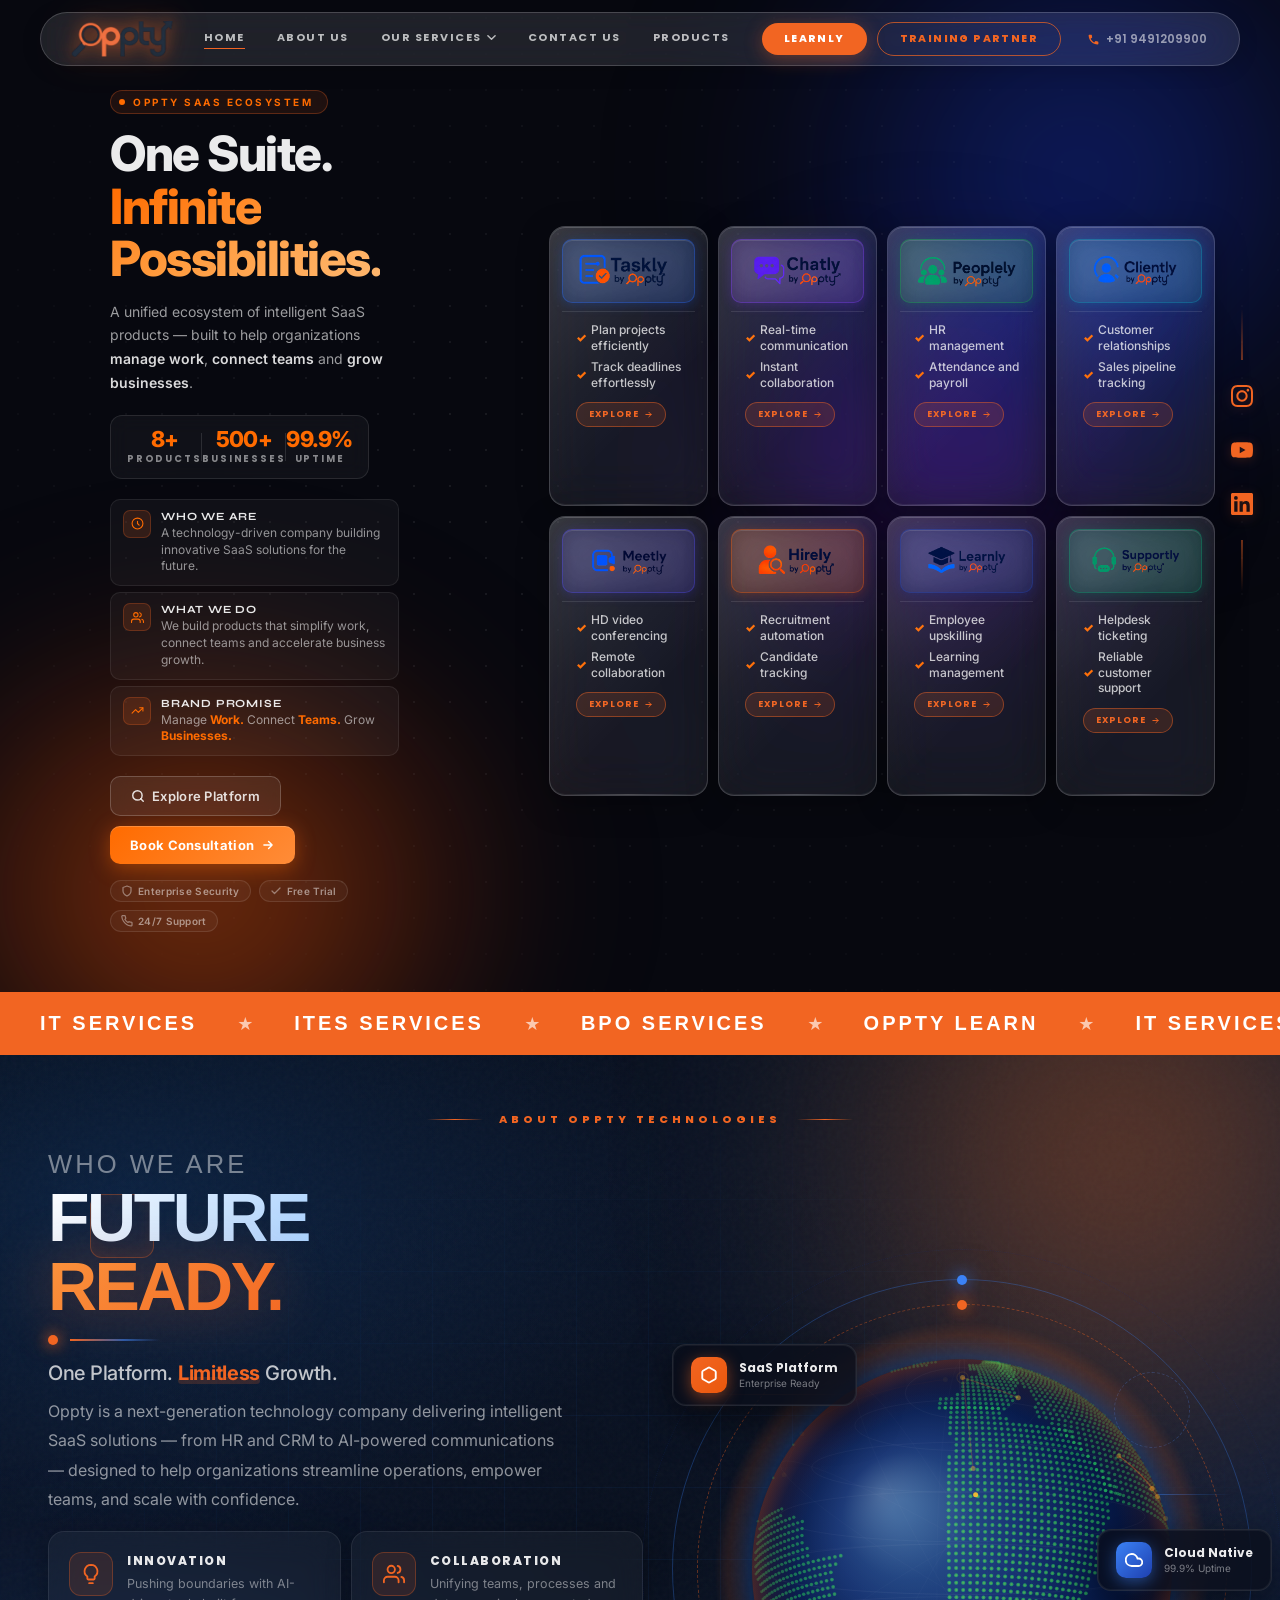
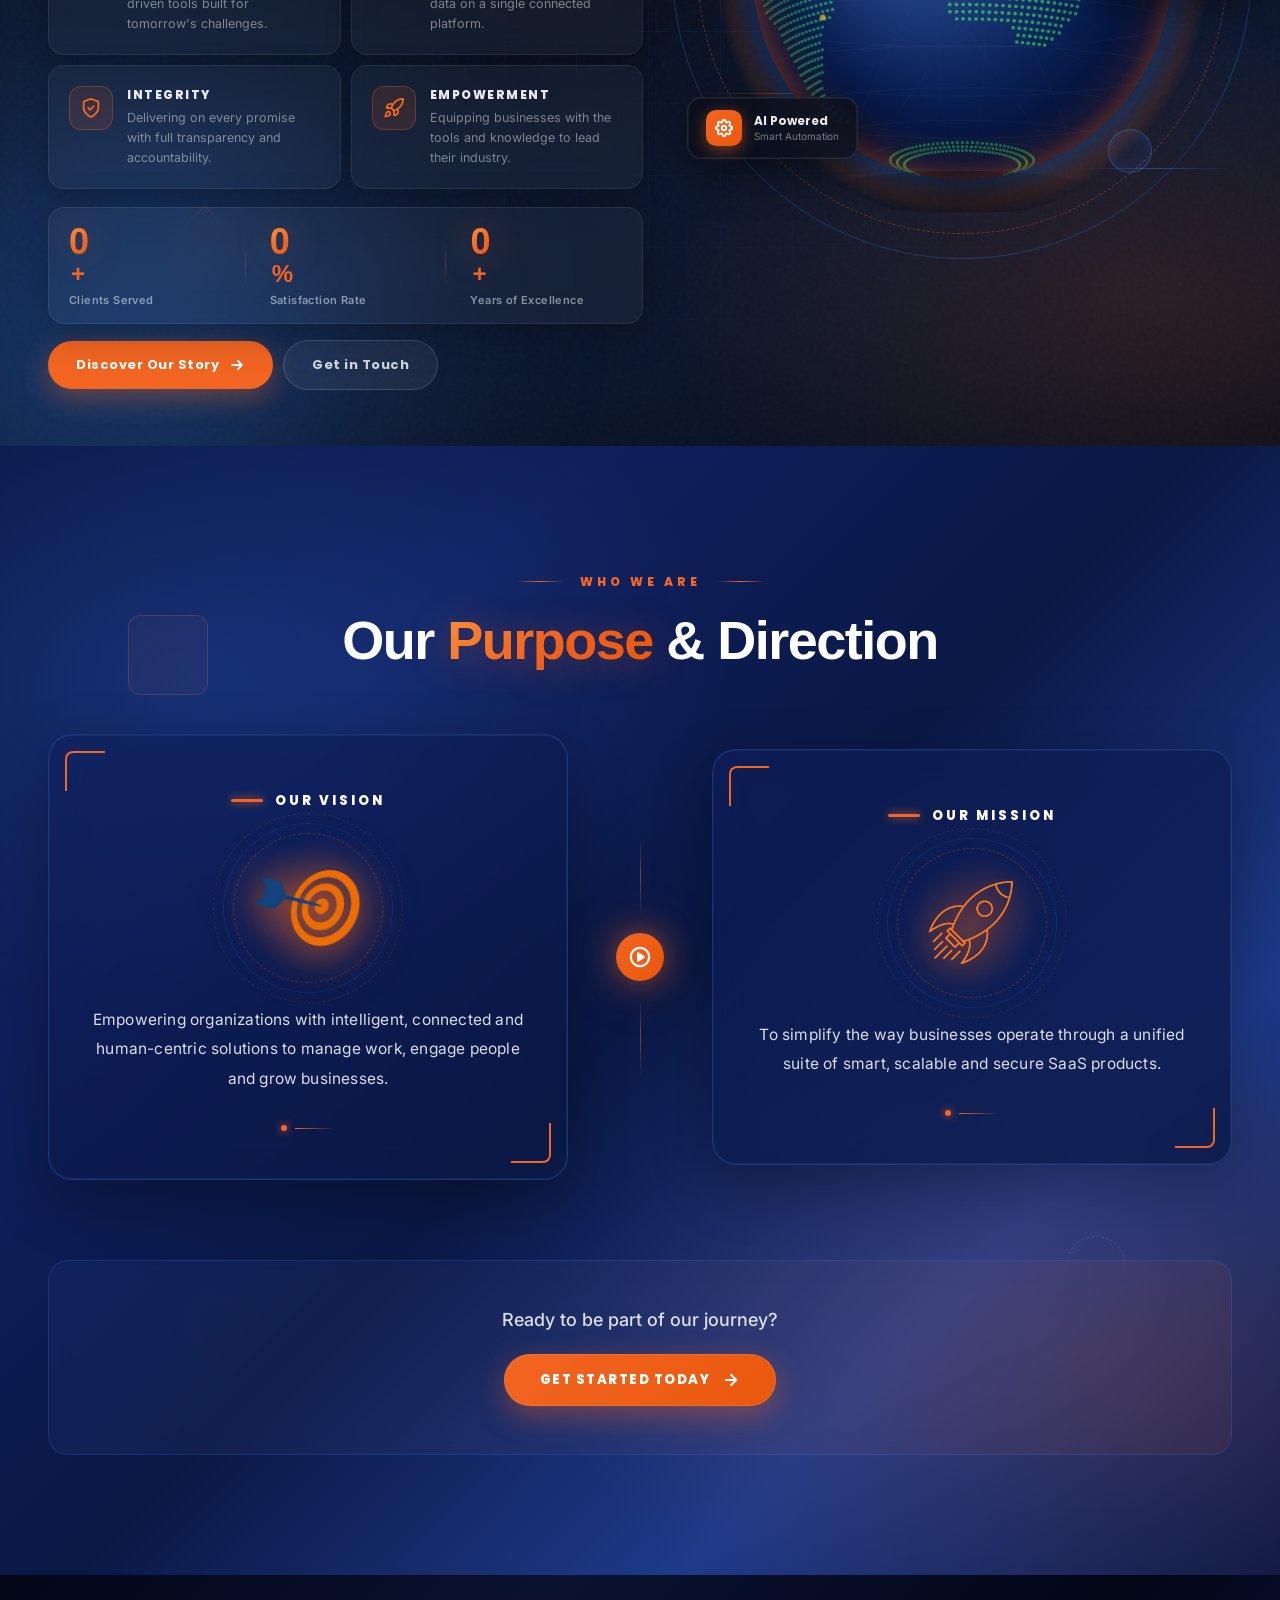
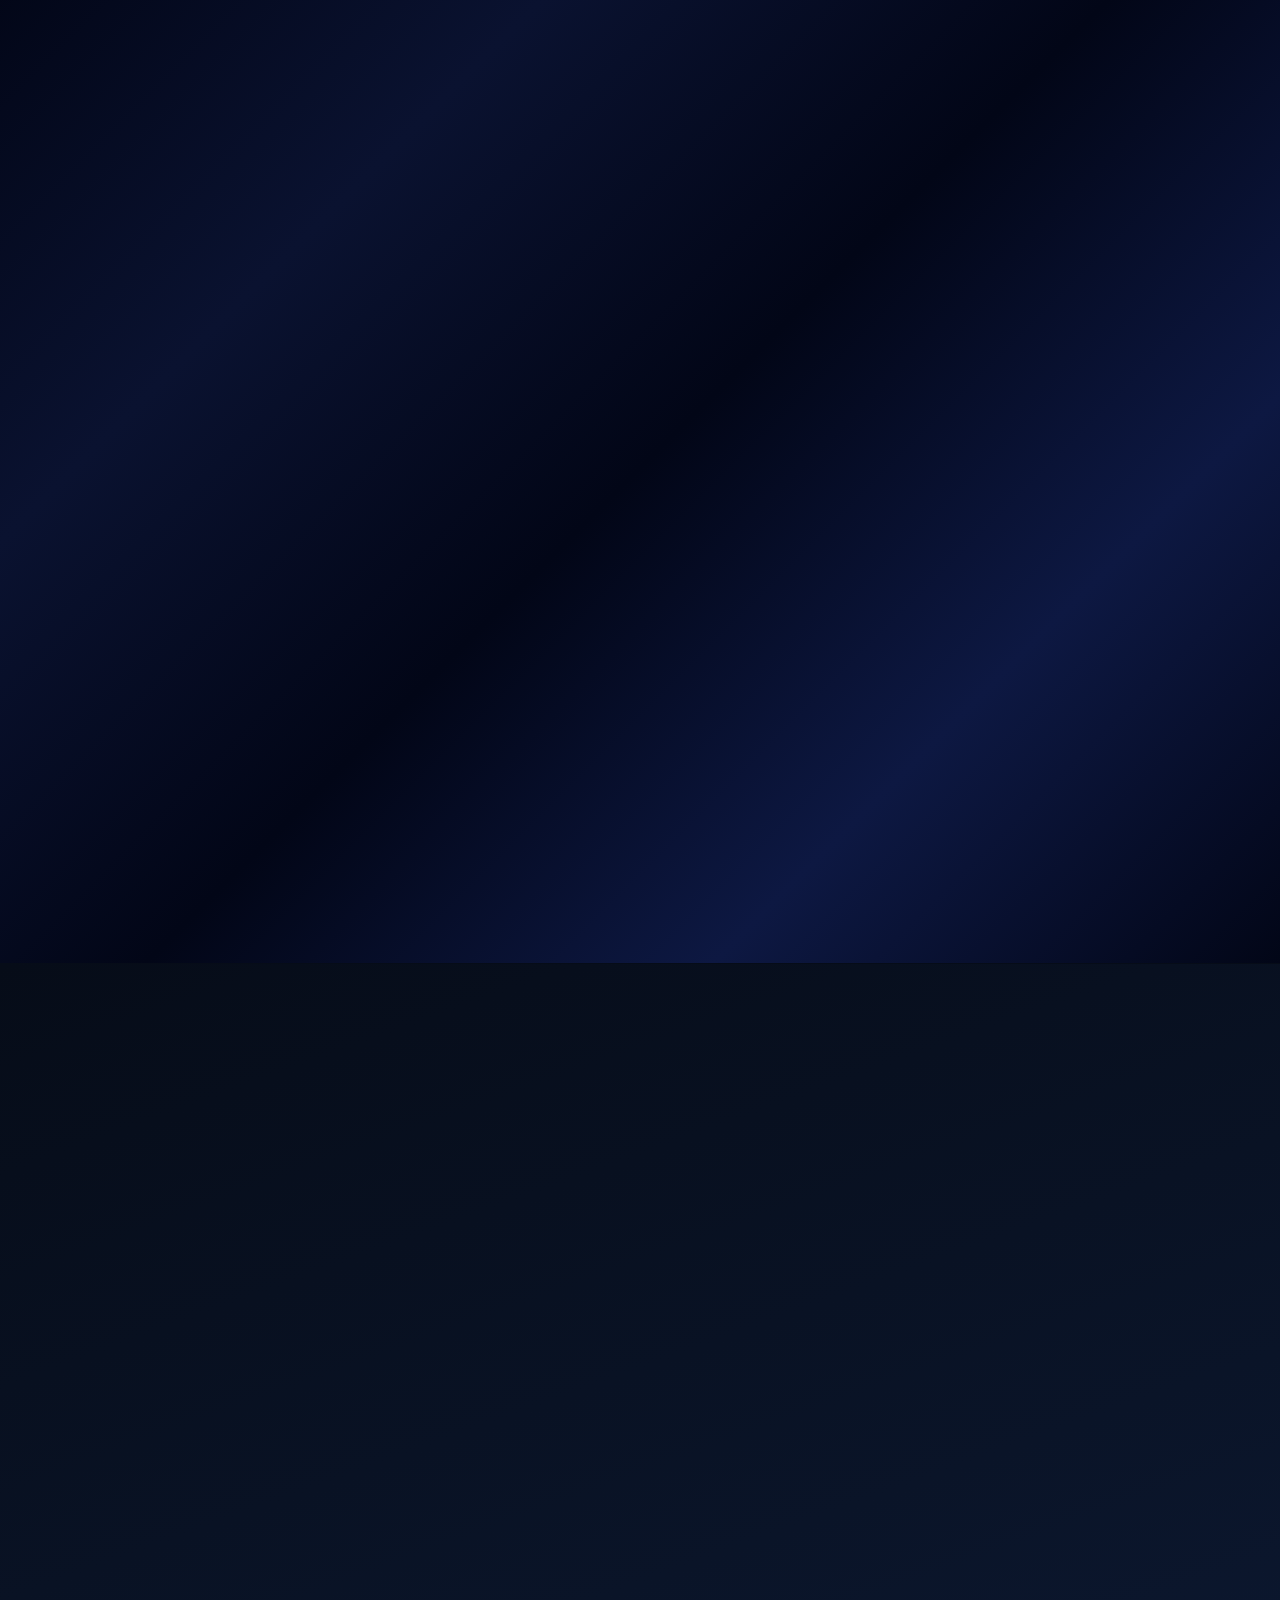
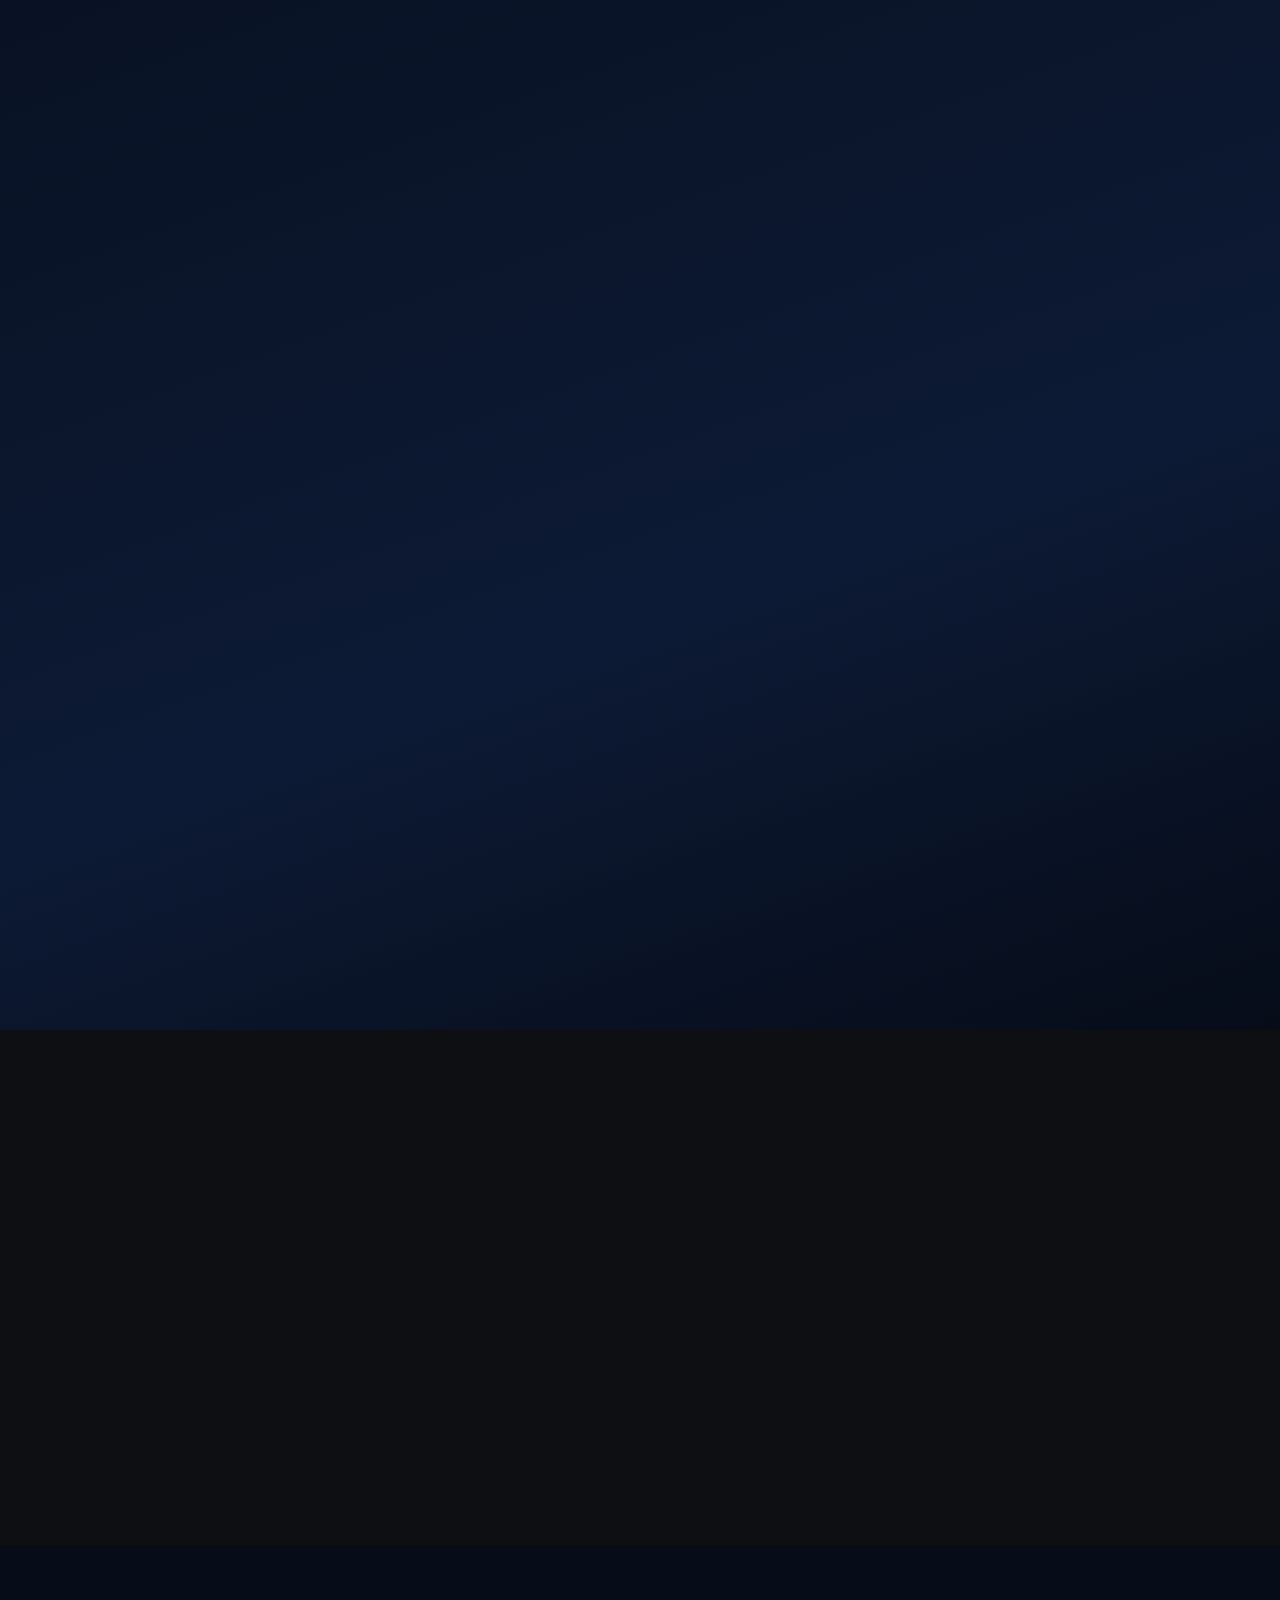
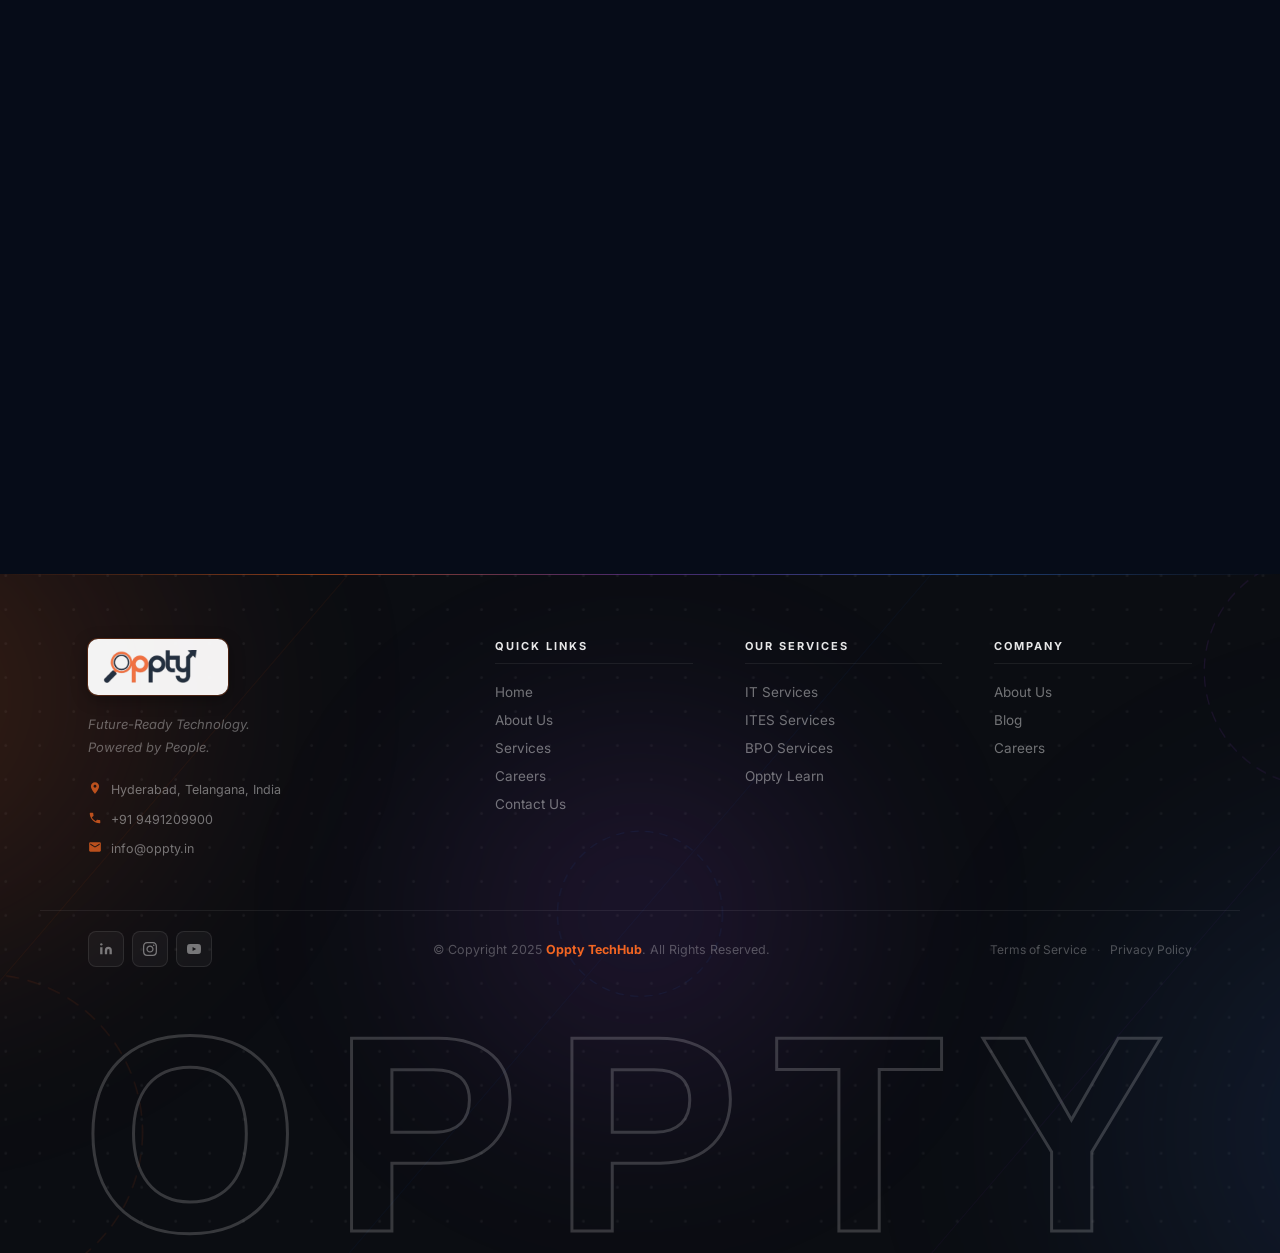
==== commit 8ec725a4: "product" ====
--- a/index.html
+++ b/index.html
@@ -55,8 +55,8 @@
                         
                     </ul>
                 </div>
-                <a href="./HTML/resources.html">Products</a>
                 <a href="./HTML/contact.html">Contact Us</a>
+                <a href="./HTML/products.html">Products</a>
             </nav>
             <div class="nav-actions">
                 <a href="./HTML/Oppty_learn.html" class="btn btn-academy">Learnly</a>
@@ -83,8 +83,8 @@
                 
                 </ul>
             </div>
-            <a href="./HTML/resources.html">Products</a>
             <a href="./HTML/contact.html">Contact Us</a>
+            <a href="./HTML/products.html">Products</a>
             <div class="mobile-btns">
                 <a href="./HTML/Oppty_learn.html" class="btn btn-academy">Learnly</a>
                 <a href="#" class="btn btn-training">Training Partner</a>
@@ -162,14 +162,17 @@
                                 <div class="product-icon-wrapper"><img src="./ASSETS/images/taskly.png" alt="Taskly" /></div>
                                 <div class="product-meta"><span class="product-name">Taskly</span><span class="product-category">Task Management</span></div>
                             </div>
-                            <div class="card-category-display">
-                                <span class="card-category-icon">✓</span>
-                                <span class="card-category-label">Task Management</span>
+                            <div class="dashboard-mask">
+                                <div class="dashboard-track track-1">
+                                    <img class="dashboard-screen slide-active" src="./ASSETS/images/task1.png" alt="" />
+                                    <img class="dashboard-screen" src="./ASSETS/images/task2.png" alt="" />
+                                    <img class="dashboard-screen" src="./ASSETS/images/task3.png" alt="" />
+                                    <img class="dashboard-screen" src="./ASSETS/images/task4.png" alt="" />
+                                </div>
                             </div>
                             <div class="product-bottom">
                                 <div class="benefit-item"><span class="benefit-text">Plan projects efficiently</span></div>
                                 <div class="benefit-item"><span class="benefit-text">Track deadlines effortlessly</span></div>
-                                <div class="benefit-item"><span class="benefit-text">Boost team productivity</span></div>
                                 <a href="https://task.theoppty.com/" target="_blank" class="card-explore-btn">Explore <svg viewBox="0 0 24 24" fill="none" stroke="currentColor" stroke-width="2.5" stroke-linecap="round" stroke-linejoin="round"><path d="M5 12h14M13 6l6 6-6 6"/></svg></a>
                             </div>
                         </article>
@@ -179,14 +182,17 @@
                                 <div class="product-icon-wrapper"><img src="./ASSETS/images/chatly.png" alt="Chatly" /></div>
                                 <div class="product-meta"><span class="product-name">Chatly</span><span class="product-category">Team Chat</span></div>
                             </div>
-                            <div class="card-category-display">
-                                <span class="card-category-icon">✓</span>
-                                <span class="card-category-label">Team Chat</span>
+                            <div class="dashboard-mask">
+                                <div class="dashboard-track track-2">
+                                    <img class="dashboard-screen slide-active" src="./ASSETS/images/chat.png" alt="" />
+                                    <img class="dashboard-screen" src="./ASSETS/images/chat2.png" alt="" />
+                                    <img class="dashboard-screen" src="./ASSETS/images/chat3.png" alt="" />
+                                    <img class="dashboard-screen" src="./ASSETS/images/chat4.png" alt="" />
+                                </div>
                             </div>
                             <div class="product-bottom">
                                 <div class="benefit-item"><span class="benefit-text">Real-time communication</span></div>
                                 <div class="benefit-item"><span class="benefit-text">Instant collaboration</span></div>
-                                <div class="benefit-item"><span class="benefit-text">Secure team messaging</span></div>
                                 <a href="https://chat.theoppty.com/login" target="_blank" class="card-explore-btn">Explore <svg viewBox="0 0 24 24" fill="none" stroke="currentColor" stroke-width="2.5" stroke-linecap="round" stroke-linejoin="round"><path d="M5 12h14M13 6l6 6-6 6"/></svg></a>
                             </div>
                         </article>
@@ -196,14 +202,17 @@
                                 <div class="product-icon-wrapper"><img src="./ASSETS/images/peoplely.png" alt="Peoplely" /></div>
                                 <div class="product-meta"><span class="product-name">Peoplely</span><span class="product-category">HRMS</span></div>
                             </div>
-                            <div class="card-category-display">
-                                <span class="card-category-icon">✓</span>
-                                <span class="card-category-label">HRMS</span>
+                            <div class="dashboard-mask">
+                                <div class="dashboard-track track-3">
+                                    <img class="dashboard-screen slide-active" src="./ASSETS/images/hrms1.png" alt="" />
+                                    <img class="dashboard-screen" src="./ASSETS/images/hirely2.png" alt="" />
+                                    <img class="dashboard-screen" src="./ASSETS/images/hrms3.png" alt="" />
+                                    <img class="dashboard-screen" src="./ASSETS/images/hrms4.png" alt="" />
+                                </div>
                             </div>
                             <div class="product-bottom">
                                 <div class="benefit-item"><span class="benefit-text">HR management</span></div>
                                 <div class="benefit-item"><span class="benefit-text">Attendance and payroll</span></div>
-                                <div class="benefit-item"><span class="benefit-text">Employee self-service</span></div>
                                 <a href="https://theoppty.com/" target="_blank" class="card-explore-btn">Explore <svg viewBox="0 0 24 24" fill="none" stroke="currentColor" stroke-width="2.5" stroke-linecap="round" stroke-linejoin="round"><path d="M5 12h14M13 6l6 6-6 6"/></svg></a>
                             </div>
                         </article>
@@ -213,14 +222,17 @@
                                 <div class="product-icon-wrapper"><img src="./ASSETS/images/cliently.png" alt="Cliently" /></div>
                                 <div class="product-meta"><span class="product-name">Cliently</span><span class="product-category">CRM</span></div>
                             </div>
-                            <div class="card-category-display">
-                                <span class="card-category-icon">✓</span>
-                                <span class="card-category-label">CRM</span>
+                            <div class="dashboard-mask">
+                                <div class="dashboard-track track-4">
+                                    <img class="dashboard-screen slide-active" src="./ASSETS/images/client-1.png" alt="" />
+                                    <img class="dashboard-screen" src="./ASSETS/images/client-2.png" alt="" />
+                                    <img class="dashboard-screen" src="./ASSETS/images/client-3.png" alt="" />
+                                    <img class="dashboard-screen" src="./ASSETS/images/client-4.png" alt="" />
+                                </div>
                             </div>
                             <div class="product-bottom">
                                 <div class="benefit-item"><span class="benefit-text">Customer relationships</span></div>
                                 <div class="benefit-item"><span class="benefit-text">Sales pipeline tracking</span></div>
-                                <div class="benefit-item"><span class="benefit-text">Automate follow-ups</span></div>
                                 <a href="#" class="card-explore-btn">Explore <svg viewBox="0 0 24 24" fill="none" stroke="currentColor" stroke-width="2.5" stroke-linecap="round" stroke-linejoin="round"><path d="M5 12h14M13 6l6 6-6 6"/></svg></a>
                             </div>
                         </article>
@@ -230,14 +242,18 @@
                                 <div class="product-icon-wrapper"><img src="./ASSETS/images/meetly.png" alt="Meetly" /></div>
                                 <div class="product-meta"><span class="product-name">Meetly</span><span class="product-category">Video Meetings</span></div>
                             </div>
-                            <div class="card-category-display">
-                                <span class="card-category-icon">✓</span>
-                                <span class="card-category-label">Video Meetings</span>
+                            <div class="dashboard-mask">
+                                <div class="dashboard-track track-5">
+                                    <img class="dashboard-screen" src="./ASSETS/images/" alt="" />
+                                    <img class="dashboard-screen" src="https://images.unsplash.com/photo-1616587894289-86480e533129?auto=format&fit=crop&w=350&q=80" alt="" />
+                                    <img class="dashboard-screen" src="https://images.unsplash.com/photo-1573497620053-ea5300f94f21?auto=format&fit=crop&w=350&q=80" alt="" />
+                                    <img class="dashboard-screen" src="https://images.unsplash.com/photo-1517048676732-d65bc937f952?auto=format&fit=crop&w=350&q=80" alt="" />
+                                    <img class="dashboard-screen" src="https://images.unsplash.com/photo-1588196749597-9ff075ee6b5b?auto=format&fit=crop&w=350&q=80" alt="" />
+                                </div>
                             </div>
                             <div class="product-bottom">
                                 <div class="benefit-item"><span class="benefit-text">HD video conferencing</span></div>
                                 <div class="benefit-item"><span class="benefit-text">Remote collaboration</span></div>
-                                <div class="benefit-item"><span class="benefit-text">Screen sharing & recording</span></div>
                                 <a href="#" class="card-explore-btn">Explore <svg viewBox="0 0 24 24" fill="none" stroke="currentColor" stroke-width="2.5" stroke-linecap="round" stroke-linejoin="round"><path d="M5 12h14M13 6l6 6-6 6"/></svg></a>
                             </div>
                         </article>
@@ -247,14 +263,17 @@
                                 <div class="product-icon-wrapper"><img src="./ASSETS/images/hirely.png" alt="Hirely" /></div>
                                 <div class="product-meta"><span class="product-name">Hirely</span><span class="product-category">Recruitment ATS</span></div>
                             </div>
-                            <div class="card-category-display">
-                                <span class="card-category-icon">✓</span>
-                                <span class="card-category-label">Recruitment ATS</span>
+                            <div class="dashboard-mask">
+                                <div class="dashboard-track track-6">
+                                    <img class="dashboard-screen slide-active" src="./ASSETS/images/hirely1.png" alt="" />
+                                    <img class="dashboard-screen" src="./ASSETS/images/hirely2.png" alt="" />
+                                    <img class="dashboard-screen" src="./ASSETS/images/hirely3.png" alt="" />
+                                    <img class="dashboard-screen" src="./ASSETS/images/hirely4.png" alt="" />
+                                </div>
                             </div>
                             <div class="product-bottom">
                                 <div class="benefit-item"><span class="benefit-text">Recruitment automation</span></div>
                                 <div class="benefit-item"><span class="benefit-text">Candidate tracking</span></div>
-                                <div class="benefit-item"><span class="benefit-text">Smart interview scheduling</span></div>
                                 <a href="https://hiring.theoppty.com/" target="_blank" class="card-explore-btn">Explore <svg viewBox="0 0 24 24" fill="none" stroke="currentColor" stroke-width="2.5" stroke-linecap="round" stroke-linejoin="round"><path d="M5 12h14M13 6l6 6-6 6"/></svg></a>
                             </div>
                         </article>
@@ -264,14 +283,17 @@
                                 <div class="product-icon-wrapper"><img src="./ASSETS/images/learnly.png" alt="Learnly" /></div>
                                 <div class="product-meta"><span class="product-name">Learnly</span><span class="product-category">LMS</span></div>
                             </div>
-                            <div class="card-category-display">
-                                <span class="card-category-icon">✓</span>
-                                <span class="card-category-label">Learning Management</span>
+                            <div class="dashboard-mask">
+                                <div class="dashboard-track track-7">
+                                    <img class="dashboard-screen slide-active" src="https://images.unsplash.com/photo-1501504905252-473c47e087f8?auto=format&fit=crop&w=350&q=80" alt="" />
+                                    <img class="dashboard-screen" src="https://images.unsplash.com/photo-1516321497487-e288fb19713f?auto=format&fit=crop&w=350&q=80" alt="" />
+                                    <img class="dashboard-screen" src="https://images.unsplash.com/photo-1524178232363-1fb2b075b655?auto=format&fit=crop&w=350&q=80" alt="" />
+                                    <img class="dashboard-screen" src="https://images.unsplash.com/photo-1513258496099-48168024aec0?auto=format&fit=crop&w=350&q=80" alt="" />
+                                </div>
                             </div>
                             <div class="product-bottom">
                                 <div class="benefit-item"><span class="benefit-text">Employee upskilling</span></div>
                                 <div class="benefit-item"><span class="benefit-text">Learning management</span></div>
-                                <div class="benefit-item"><span class="benefit-text">Certifications & tracking</span></div>
                                 <a href="#" class="card-explore-btn">Explore <svg viewBox="0 0 24 24" fill="none" stroke="currentColor" stroke-width="2.5" stroke-linecap="round" stroke-linejoin="round"><path d="M5 12h14M13 6l6 6-6 6"/></svg></a>
                             </div>
                         </article>
@@ -281,14 +303,17 @@
                                 <div class="product-icon-wrapper"><img src="./ASSETS/images/supportly.png" alt="Supportly" /></div>
                                 <div class="product-meta"><span class="product-name">Supportly</span><span class="product-category">Helpdesk</span></div>
                             </div>
-                            <div class="card-category-display">
-                                <span class="card-category-icon">✓</span>
-                                <span class="card-category-label">Helpdesk</span>
+                            <div class="dashboard-mask">
+                                <div class="dashboard-track track-8">
+                                    <img class="dashboard-screen slide-active" src="https://images.unsplash.com/photo-1551434678-e076c223a692?auto=format&fit=crop&w=350&q=80" alt="" />
+                                    <img class="dashboard-screen" src="https://images.unsplash.com/photo-1549923746-c502d488f3aa?auto=format&fit=crop&w=350&q=80" alt="" />
+                                    <img class="dashboard-screen" src="https://images.unsplash.com/photo-1521791136368-1a46827d0515?auto=format&fit=crop&w=350&q=80" alt="" />
+                                    <img class="dashboard-screen" src="https://images.unsplash.com/photo-1534536281715-e28d76689b4d?auto=format&fit=crop&w=350&q=80" alt="" />
+                                </div>
                             </div>
                             <div class="product-bottom">
                                 <div class="benefit-item"><span class="benefit-text">Helpdesk ticketing</span></div>
                                 <div class="benefit-item"><span class="benefit-text">Reliable customer support</span></div>
-                                <div class="benefit-item"><span class="benefit-text">SLA & escalation management</span></div>
                                 <a href="#" class="card-explore-btn">Explore <svg viewBox="0 0 24 24" fill="none" stroke="currentColor" stroke-width="2.5" stroke-linecap="round" stroke-linejoin="round"><path d="M5 12h14M13 6l6 6-6 6"/></svg></a>
                             </div>
                         </article>
@@ -297,6 +322,25 @@
             </div>
         </section>
     </main>
+
+  <!-- ── Dashboard Card Slider JS ── -->
+  <script>
+  (function() {
+    document.querySelectorAll('.dashboard-track').forEach(function(track) {
+      var slides = Array.from(track.querySelectorAll('.dashboard-screen'));
+      if (slides.length < 2) return;
+      var current = 0;
+      // ensure first slide active
+      slides.forEach(function(s) { s.classList.remove('slide-active'); });
+      slides[0].classList.add('slide-active');
+      setInterval(function() {
+        slides[current].classList.remove('slide-active');
+        current = (current + 1) % slides.length;
+        slides[current].classList.add('slide-active');
+      }, 3000);
+    });
+  })();
+  </script>
 
   <!-- ── TICKER STRIP ── -->
   <div class="ticker-wrap" data-reveal="fade-up">
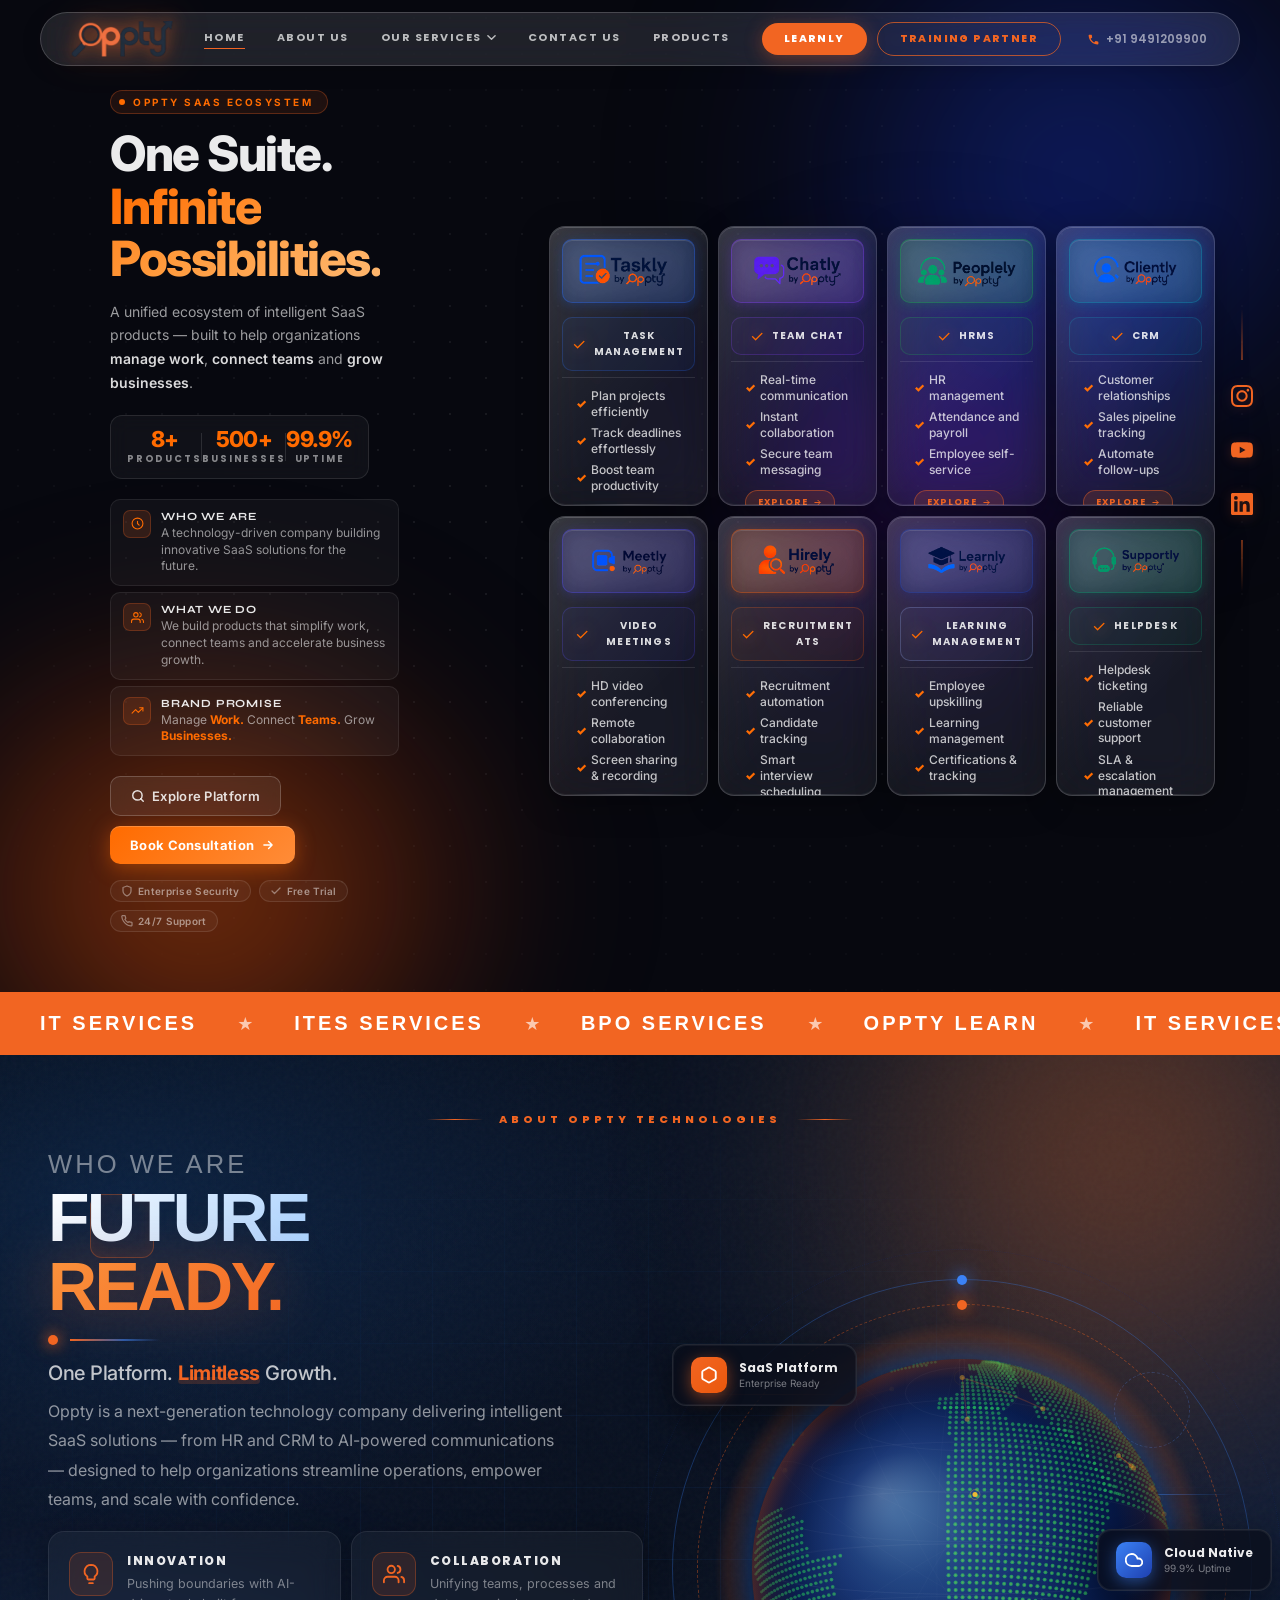
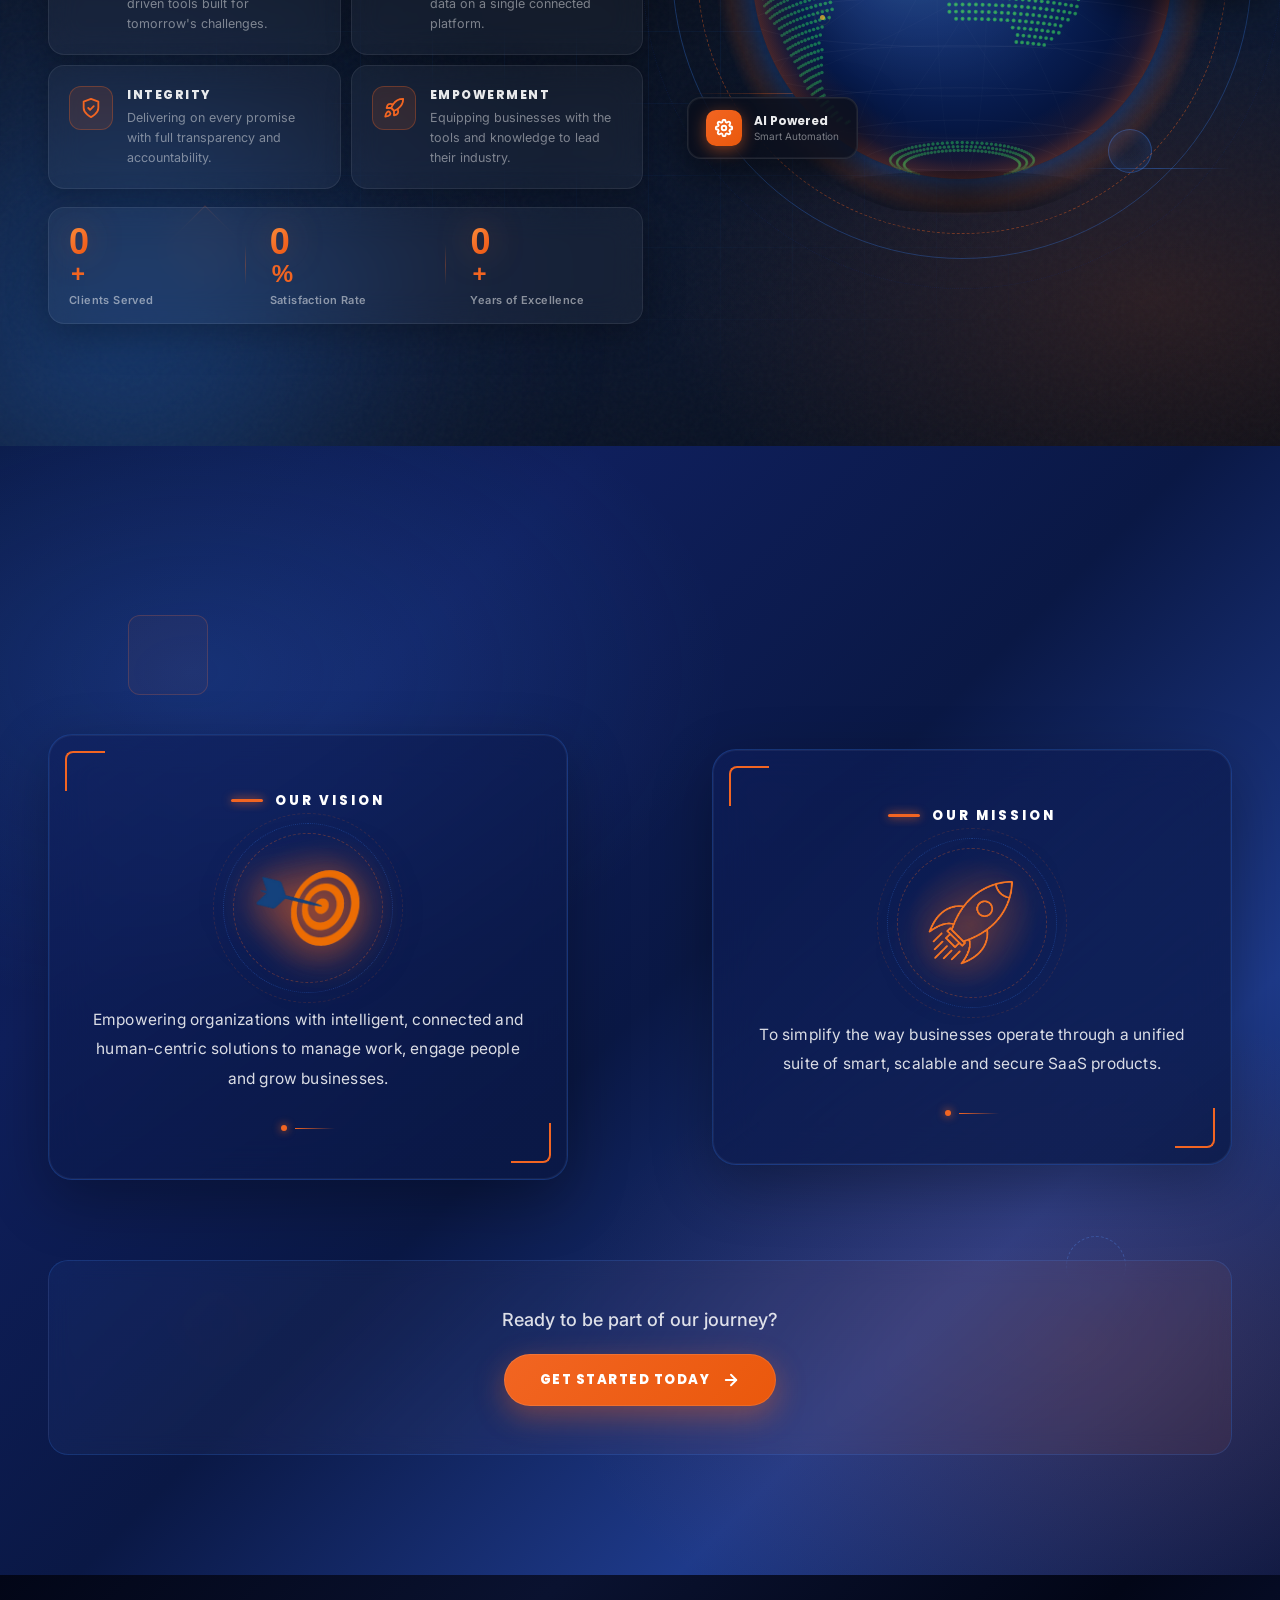
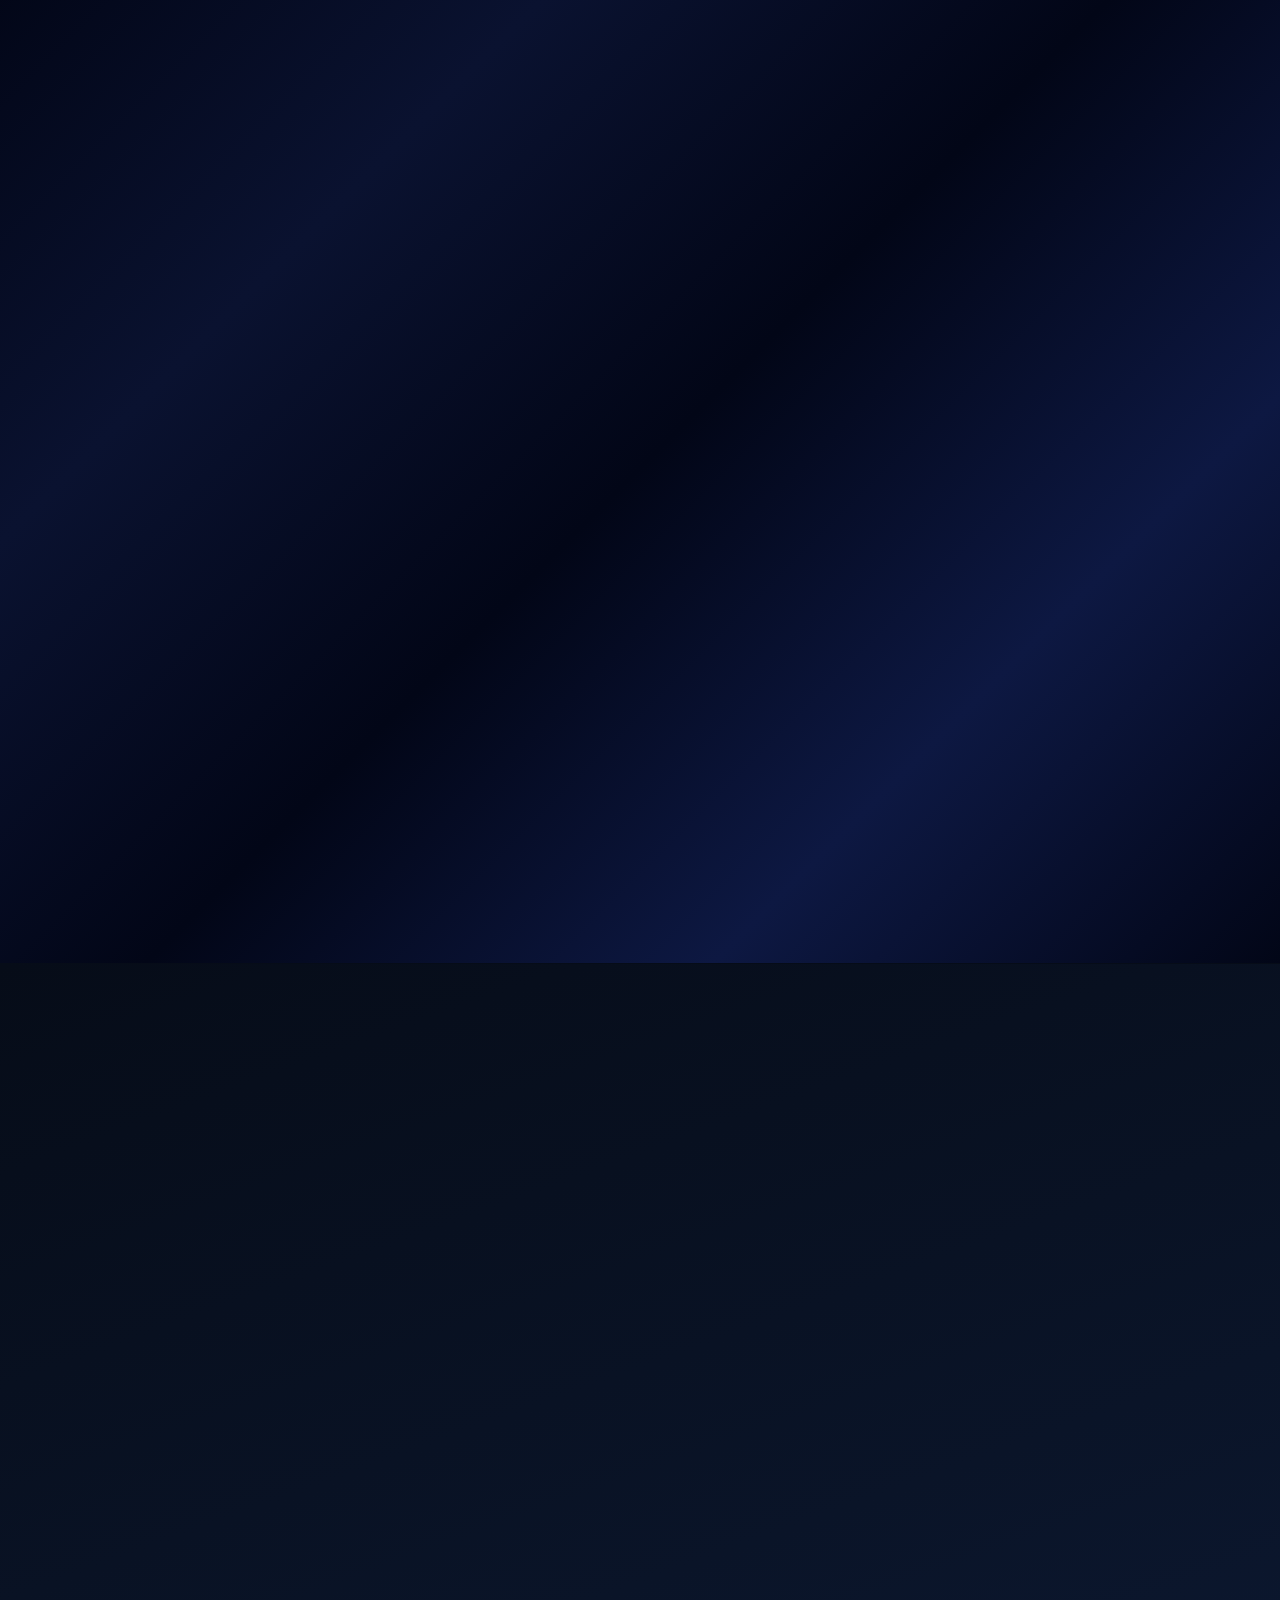
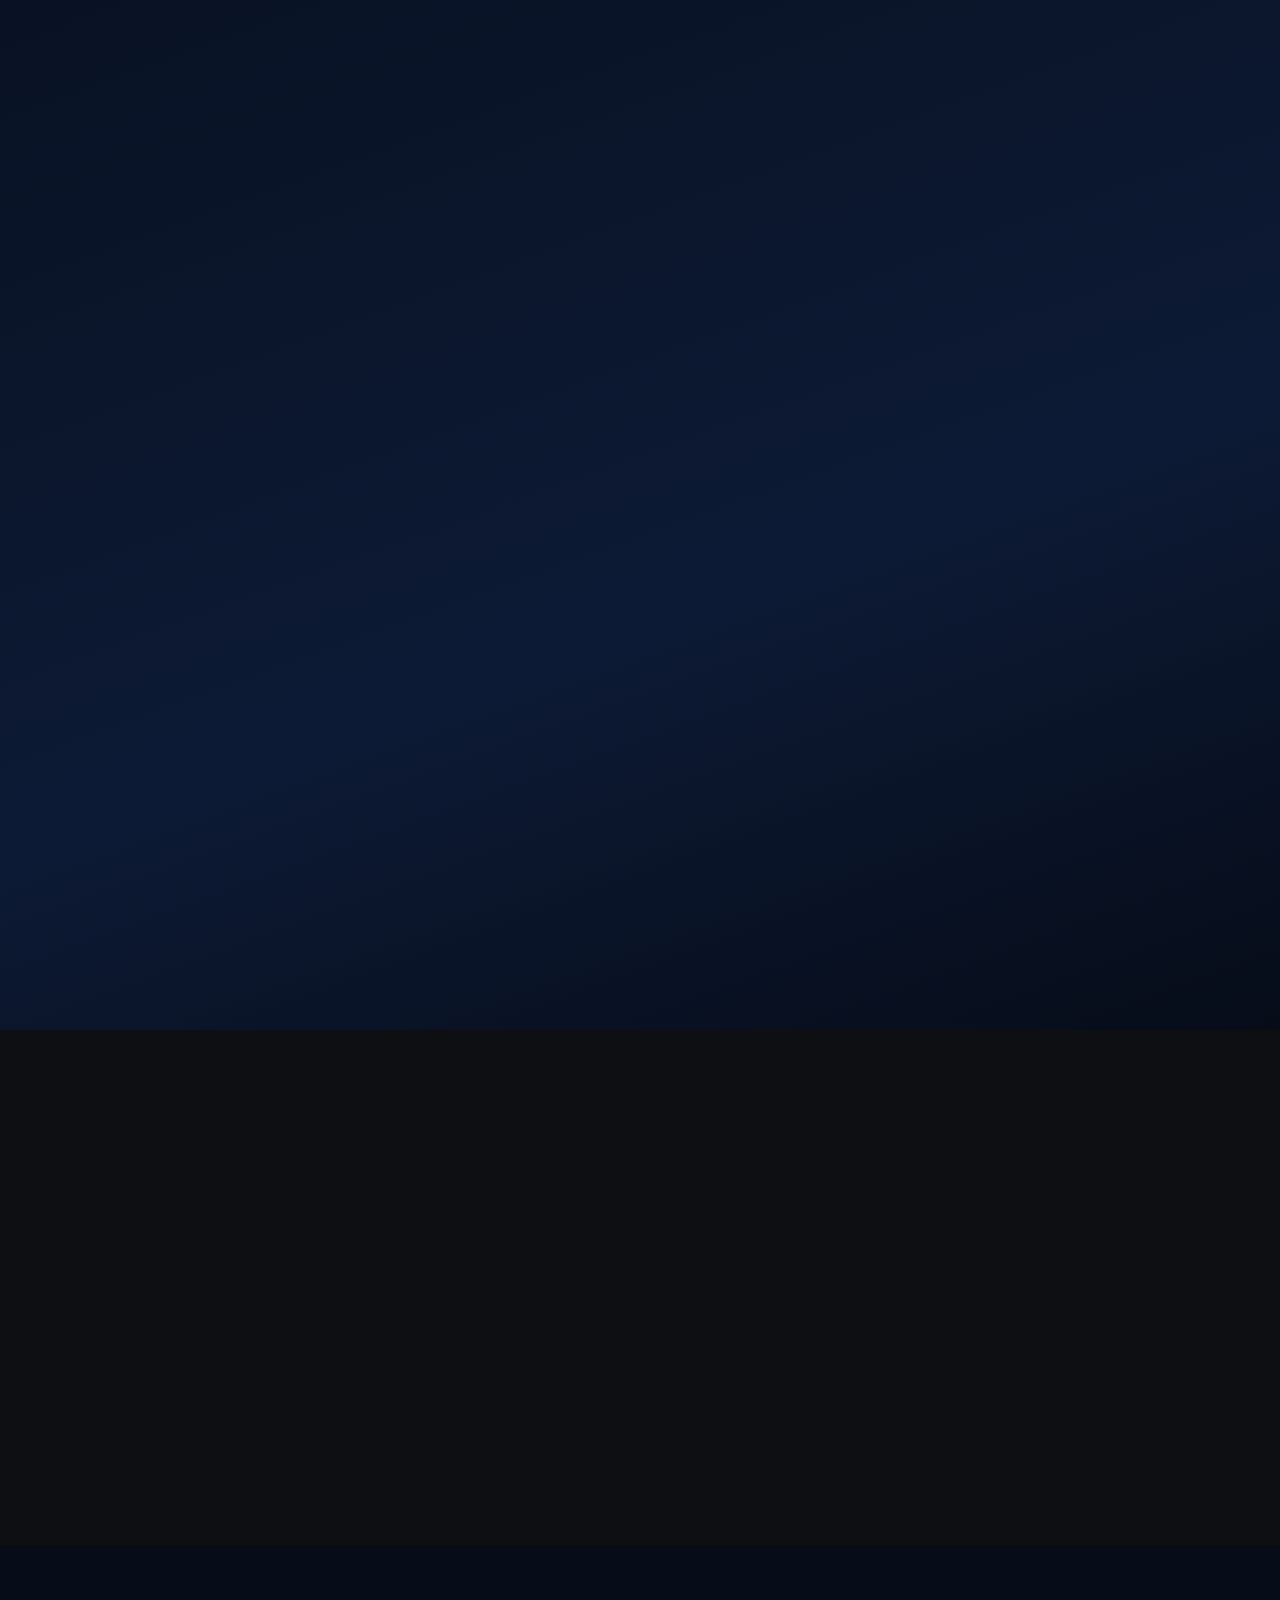
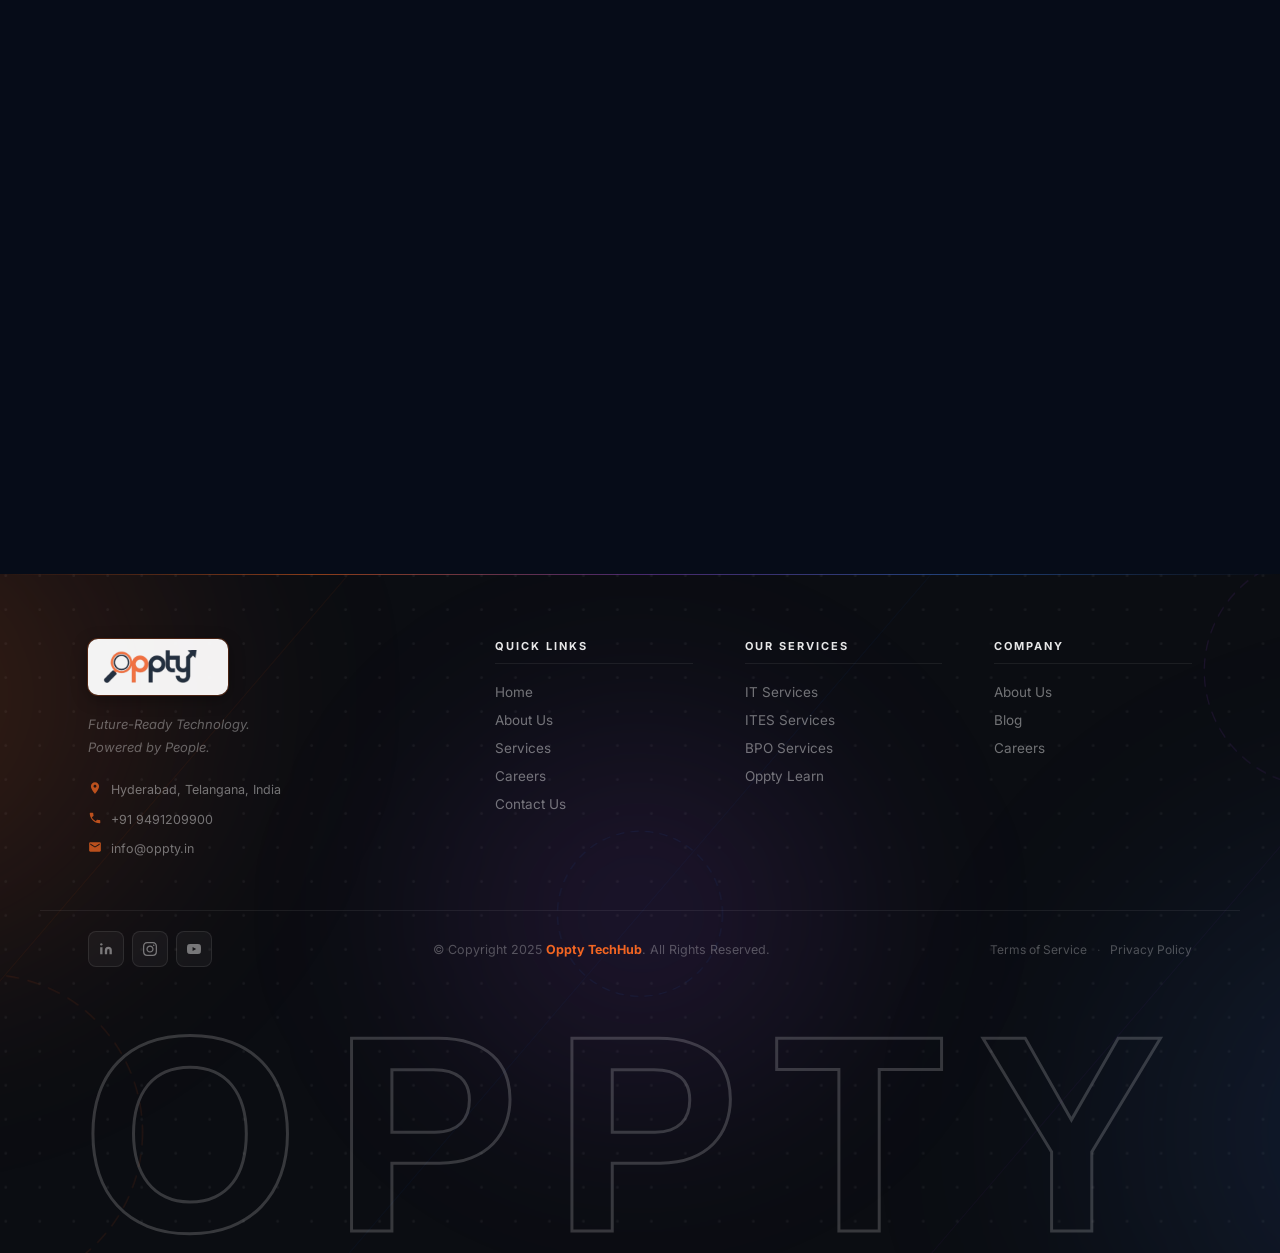
==== commit 1d6a488f: "Merge branch 'main' of https://github.com/mohankrishnakoramutla/Opptytechhub" ====
--- a/index.html
+++ b/index.html
@@ -162,17 +162,14 @@
                                 <div class="product-icon-wrapper"><img src="./ASSETS/images/taskly.png" alt="Taskly" /></div>
                                 <div class="product-meta"><span class="product-name">Taskly</span><span class="product-category">Task Management</span></div>
                             </div>
-                            <div class="dashboard-mask">
-                                <div class="dashboard-track track-1">
-                                    <img class="dashboard-screen slide-active" src="./ASSETS/images/task1.png" alt="" />
-                                    <img class="dashboard-screen" src="./ASSETS/images/task2.png" alt="" />
-                                    <img class="dashboard-screen" src="./ASSETS/images/task3.png" alt="" />
-                                    <img class="dashboard-screen" src="./ASSETS/images/task4.png" alt="" />
-                                </div>
+                            <div class="card-category-display">
+                                <span class="card-category-icon">✓</span>
+                                <span class="card-category-label">Task Management</span>
                             </div>
                             <div class="product-bottom">
                                 <div class="benefit-item"><span class="benefit-text">Plan projects efficiently</span></div>
                                 <div class="benefit-item"><span class="benefit-text">Track deadlines effortlessly</span></div>
+                                <div class="benefit-item"><span class="benefit-text">Boost team productivity</span></div>
                                 <a href="https://task.theoppty.com/" target="_blank" class="card-explore-btn">Explore <svg viewBox="0 0 24 24" fill="none" stroke="currentColor" stroke-width="2.5" stroke-linecap="round" stroke-linejoin="round"><path d="M5 12h14M13 6l6 6-6 6"/></svg></a>
                             </div>
                         </article>
@@ -182,17 +179,14 @@
                                 <div class="product-icon-wrapper"><img src="./ASSETS/images/chatly.png" alt="Chatly" /></div>
                                 <div class="product-meta"><span class="product-name">Chatly</span><span class="product-category">Team Chat</span></div>
                             </div>
-                            <div class="dashboard-mask">
-                                <div class="dashboard-track track-2">
-                                    <img class="dashboard-screen slide-active" src="./ASSETS/images/chat.png" alt="" />
-                                    <img class="dashboard-screen" src="./ASSETS/images/chat2.png" alt="" />
-                                    <img class="dashboard-screen" src="./ASSETS/images/chat3.png" alt="" />
-                                    <img class="dashboard-screen" src="./ASSETS/images/chat4.png" alt="" />
-                                </div>
+                            <div class="card-category-display">
+                                <span class="card-category-icon">✓</span>
+                                <span class="card-category-label">Team Chat</span>
                             </div>
                             <div class="product-bottom">
                                 <div class="benefit-item"><span class="benefit-text">Real-time communication</span></div>
                                 <div class="benefit-item"><span class="benefit-text">Instant collaboration</span></div>
+                                <div class="benefit-item"><span class="benefit-text">Secure team messaging</span></div>
                                 <a href="https://chat.theoppty.com/login" target="_blank" class="card-explore-btn">Explore <svg viewBox="0 0 24 24" fill="none" stroke="currentColor" stroke-width="2.5" stroke-linecap="round" stroke-linejoin="round"><path d="M5 12h14M13 6l6 6-6 6"/></svg></a>
                             </div>
                         </article>
@@ -202,17 +196,14 @@
                                 <div class="product-icon-wrapper"><img src="./ASSETS/images/peoplely.png" alt="Peoplely" /></div>
                                 <div class="product-meta"><span class="product-name">Peoplely</span><span class="product-category">HRMS</span></div>
                             </div>
-                            <div class="dashboard-mask">
-                                <div class="dashboard-track track-3">
-                                    <img class="dashboard-screen slide-active" src="./ASSETS/images/hrms1.png" alt="" />
-                                    <img class="dashboard-screen" src="./ASSETS/images/hirely2.png" alt="" />
-                                    <img class="dashboard-screen" src="./ASSETS/images/hrms3.png" alt="" />
-                                    <img class="dashboard-screen" src="./ASSETS/images/hrms4.png" alt="" />
-                                </div>
+                            <div class="card-category-display">
+                                <span class="card-category-icon">✓</span>
+                                <span class="card-category-label">HRMS</span>
                             </div>
                             <div class="product-bottom">
                                 <div class="benefit-item"><span class="benefit-text">HR management</span></div>
                                 <div class="benefit-item"><span class="benefit-text">Attendance and payroll</span></div>
+                                <div class="benefit-item"><span class="benefit-text">Employee self-service</span></div>
                                 <a href="https://theoppty.com/" target="_blank" class="card-explore-btn">Explore <svg viewBox="0 0 24 24" fill="none" stroke="currentColor" stroke-width="2.5" stroke-linecap="round" stroke-linejoin="round"><path d="M5 12h14M13 6l6 6-6 6"/></svg></a>
                             </div>
                         </article>
@@ -222,17 +213,14 @@
                                 <div class="product-icon-wrapper"><img src="./ASSETS/images/cliently.png" alt="Cliently" /></div>
                                 <div class="product-meta"><span class="product-name">Cliently</span><span class="product-category">CRM</span></div>
                             </div>
-                            <div class="dashboard-mask">
-                                <div class="dashboard-track track-4">
-                                    <img class="dashboard-screen slide-active" src="./ASSETS/images/client-1.png" alt="" />
-                                    <img class="dashboard-screen" src="./ASSETS/images/client-2.png" alt="" />
-                                    <img class="dashboard-screen" src="./ASSETS/images/client-3.png" alt="" />
-                                    <img class="dashboard-screen" src="./ASSETS/images/client-4.png" alt="" />
-                                </div>
+                            <div class="card-category-display">
+                                <span class="card-category-icon">✓</span>
+                                <span class="card-category-label">CRM</span>
                             </div>
                             <div class="product-bottom">
                                 <div class="benefit-item"><span class="benefit-text">Customer relationships</span></div>
                                 <div class="benefit-item"><span class="benefit-text">Sales pipeline tracking</span></div>
+                                <div class="benefit-item"><span class="benefit-text">Automate follow-ups</span></div>
                                 <a href="#" class="card-explore-btn">Explore <svg viewBox="0 0 24 24" fill="none" stroke="currentColor" stroke-width="2.5" stroke-linecap="round" stroke-linejoin="round"><path d="M5 12h14M13 6l6 6-6 6"/></svg></a>
                             </div>
                         </article>
@@ -242,18 +230,14 @@
                                 <div class="product-icon-wrapper"><img src="./ASSETS/images/meetly.png" alt="Meetly" /></div>
                                 <div class="product-meta"><span class="product-name">Meetly</span><span class="product-category">Video Meetings</span></div>
                             </div>
-                            <div class="dashboard-mask">
-                                <div class="dashboard-track track-5">
-                                    <img class="dashboard-screen" src="./ASSETS/images/" alt="" />
-                                    <img class="dashboard-screen" src="https://images.unsplash.com/photo-1616587894289-86480e533129?auto=format&fit=crop&w=350&q=80" alt="" />
-                                    <img class="dashboard-screen" src="https://images.unsplash.com/photo-1573497620053-ea5300f94f21?auto=format&fit=crop&w=350&q=80" alt="" />
-                                    <img class="dashboard-screen" src="https://images.unsplash.com/photo-1517048676732-d65bc937f952?auto=format&fit=crop&w=350&q=80" alt="" />
-                                    <img class="dashboard-screen" src="https://images.unsplash.com/photo-1588196749597-9ff075ee6b5b?auto=format&fit=crop&w=350&q=80" alt="" />
-                                </div>
+                            <div class="card-category-display">
+                                <span class="card-category-icon">✓</span>
+                                <span class="card-category-label">Video Meetings</span>
                             </div>
                             <div class="product-bottom">
                                 <div class="benefit-item"><span class="benefit-text">HD video conferencing</span></div>
                                 <div class="benefit-item"><span class="benefit-text">Remote collaboration</span></div>
+                                <div class="benefit-item"><span class="benefit-text">Screen sharing & recording</span></div>
                                 <a href="#" class="card-explore-btn">Explore <svg viewBox="0 0 24 24" fill="none" stroke="currentColor" stroke-width="2.5" stroke-linecap="round" stroke-linejoin="round"><path d="M5 12h14M13 6l6 6-6 6"/></svg></a>
                             </div>
                         </article>
@@ -263,17 +247,14 @@
                                 <div class="product-icon-wrapper"><img src="./ASSETS/images/hirely.png" alt="Hirely" /></div>
                                 <div class="product-meta"><span class="product-name">Hirely</span><span class="product-category">Recruitment ATS</span></div>
                             </div>
-                            <div class="dashboard-mask">
-                                <div class="dashboard-track track-6">
-                                    <img class="dashboard-screen slide-active" src="./ASSETS/images/hirely1.png" alt="" />
-                                    <img class="dashboard-screen" src="./ASSETS/images/hirely2.png" alt="" />
-                                    <img class="dashboard-screen" src="./ASSETS/images/hirely3.png" alt="" />
-                                    <img class="dashboard-screen" src="./ASSETS/images/hirely4.png" alt="" />
-                                </div>
+                            <div class="card-category-display">
+                                <span class="card-category-icon">✓</span>
+                                <span class="card-category-label">Recruitment ATS</span>
                             </div>
                             <div class="product-bottom">
                                 <div class="benefit-item"><span class="benefit-text">Recruitment automation</span></div>
                                 <div class="benefit-item"><span class="benefit-text">Candidate tracking</span></div>
+                                <div class="benefit-item"><span class="benefit-text">Smart interview scheduling</span></div>
                                 <a href="https://hiring.theoppty.com/" target="_blank" class="card-explore-btn">Explore <svg viewBox="0 0 24 24" fill="none" stroke="currentColor" stroke-width="2.5" stroke-linecap="round" stroke-linejoin="round"><path d="M5 12h14M13 6l6 6-6 6"/></svg></a>
                             </div>
                         </article>
@@ -283,17 +264,14 @@
                                 <div class="product-icon-wrapper"><img src="./ASSETS/images/learnly.png" alt="Learnly" /></div>
                                 <div class="product-meta"><span class="product-name">Learnly</span><span class="product-category">LMS</span></div>
                             </div>
-                            <div class="dashboard-mask">
-                                <div class="dashboard-track track-7">
-                                    <img class="dashboard-screen slide-active" src="https://images.unsplash.com/photo-1501504905252-473c47e087f8?auto=format&fit=crop&w=350&q=80" alt="" />
-                                    <img class="dashboard-screen" src="https://images.unsplash.com/photo-1516321497487-e288fb19713f?auto=format&fit=crop&w=350&q=80" alt="" />
-                                    <img class="dashboard-screen" src="https://images.unsplash.com/photo-1524178232363-1fb2b075b655?auto=format&fit=crop&w=350&q=80" alt="" />
-                                    <img class="dashboard-screen" src="https://images.unsplash.com/photo-1513258496099-48168024aec0?auto=format&fit=crop&w=350&q=80" alt="" />
-                                </div>
+                            <div class="card-category-display">
+                                <span class="card-category-icon">✓</span>
+                                <span class="card-category-label">Learning Management</span>
                             </div>
                             <div class="product-bottom">
                                 <div class="benefit-item"><span class="benefit-text">Employee upskilling</span></div>
                                 <div class="benefit-item"><span class="benefit-text">Learning management</span></div>
+                                <div class="benefit-item"><span class="benefit-text">Certifications & tracking</span></div>
                                 <a href="#" class="card-explore-btn">Explore <svg viewBox="0 0 24 24" fill="none" stroke="currentColor" stroke-width="2.5" stroke-linecap="round" stroke-linejoin="round"><path d="M5 12h14M13 6l6 6-6 6"/></svg></a>
                             </div>
                         </article>
@@ -303,17 +281,14 @@
                                 <div class="product-icon-wrapper"><img src="./ASSETS/images/supportly.png" alt="Supportly" /></div>
                                 <div class="product-meta"><span class="product-name">Supportly</span><span class="product-category">Helpdesk</span></div>
                             </div>
-                            <div class="dashboard-mask">
-                                <div class="dashboard-track track-8">
-                                    <img class="dashboard-screen slide-active" src="https://images.unsplash.com/photo-1551434678-e076c223a692?auto=format&fit=crop&w=350&q=80" alt="" />
-                                    <img class="dashboard-screen" src="https://images.unsplash.com/photo-1549923746-c502d488f3aa?auto=format&fit=crop&w=350&q=80" alt="" />
-                                    <img class="dashboard-screen" src="https://images.unsplash.com/photo-1521791136368-1a46827d0515?auto=format&fit=crop&w=350&q=80" alt="" />
-                                    <img class="dashboard-screen" src="https://images.unsplash.com/photo-1534536281715-e28d76689b4d?auto=format&fit=crop&w=350&q=80" alt="" />
-                                </div>
+                            <div class="card-category-display">
+                                <span class="card-category-icon">✓</span>
+                                <span class="card-category-label">Helpdesk</span>
                             </div>
                             <div class="product-bottom">
                                 <div class="benefit-item"><span class="benefit-text">Helpdesk ticketing</span></div>
                                 <div class="benefit-item"><span class="benefit-text">Reliable customer support</span></div>
+                                <div class="benefit-item"><span class="benefit-text">SLA & escalation management</span></div>
                                 <a href="#" class="card-explore-btn">Explore <svg viewBox="0 0 24 24" fill="none" stroke="currentColor" stroke-width="2.5" stroke-linecap="round" stroke-linejoin="round"><path d="M5 12h14M13 6l6 6-6 6"/></svg></a>
                             </div>
                         </article>
@@ -322,25 +297,6 @@
             </div>
         </section>
     </main>
-
-  <!-- ── Dashboard Card Slider JS ── -->
-  <script>
-  (function() {
-    document.querySelectorAll('.dashboard-track').forEach(function(track) {
-      var slides = Array.from(track.querySelectorAll('.dashboard-screen'));
-      if (slides.length < 2) return;
-      var current = 0;
-      // ensure first slide active
-      slides.forEach(function(s) { s.classList.remove('slide-active'); });
-      slides[0].classList.add('slide-active');
-      setInterval(function() {
-        slides[current].classList.remove('slide-active');
-        current = (current + 1) % slides.length;
-        slides[current].classList.add('slide-active');
-      }, 3000);
-    });
-  })();
-  </script>
 
   <!-- ── TICKER STRIP ── -->
   <div class="ticker-wrap" data-reveal="fade-up">
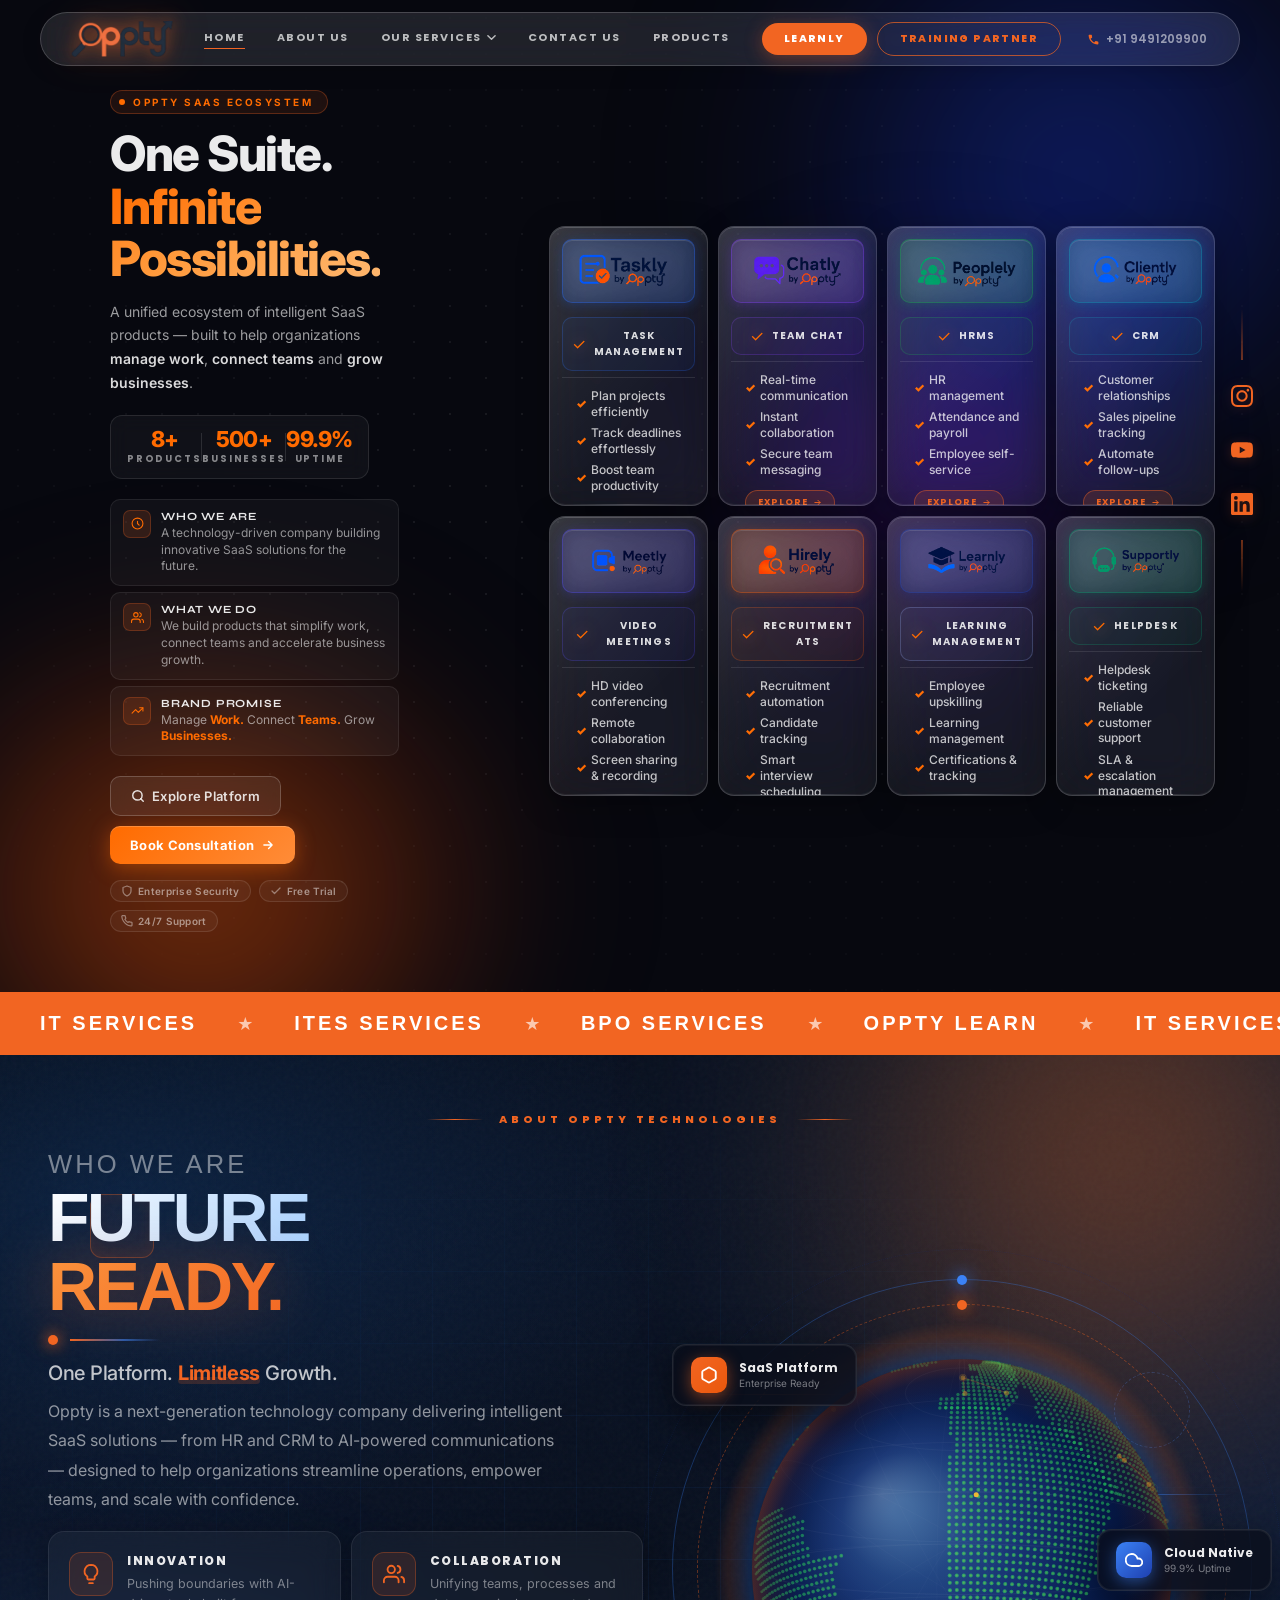
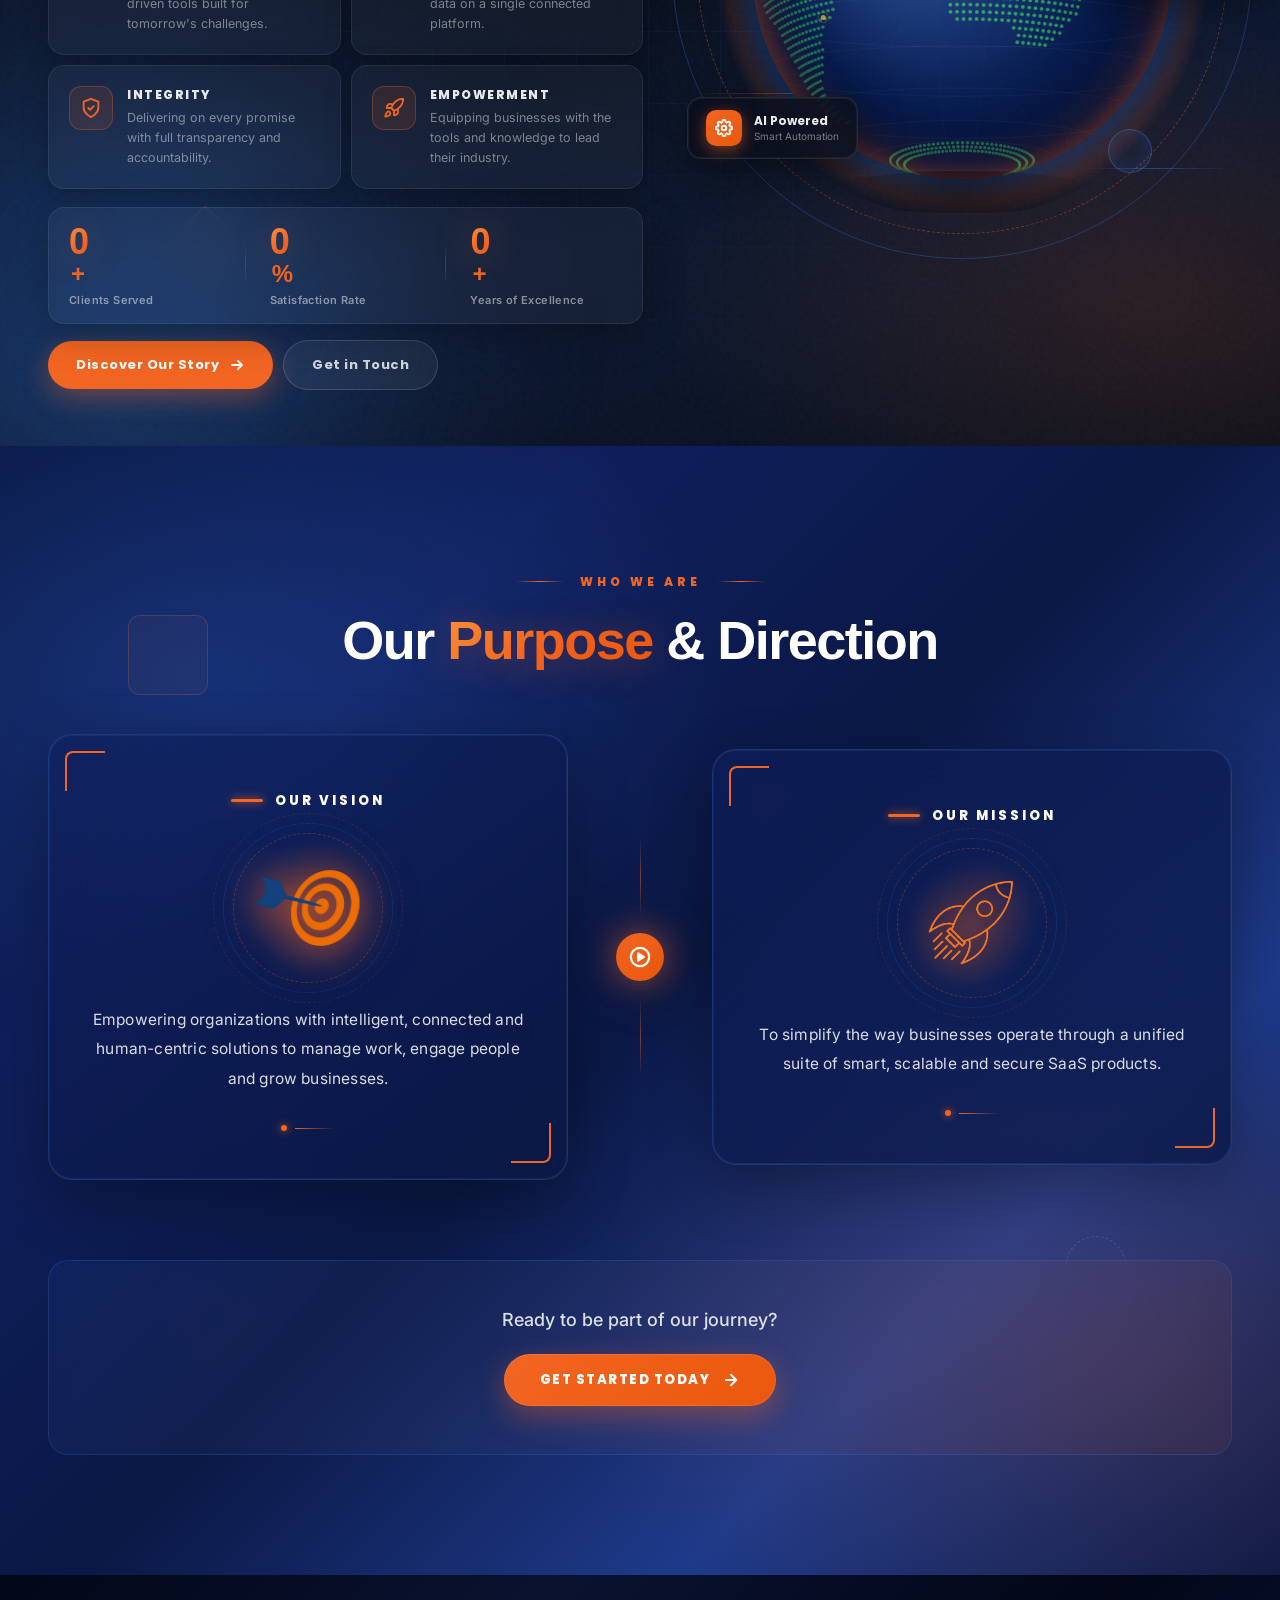
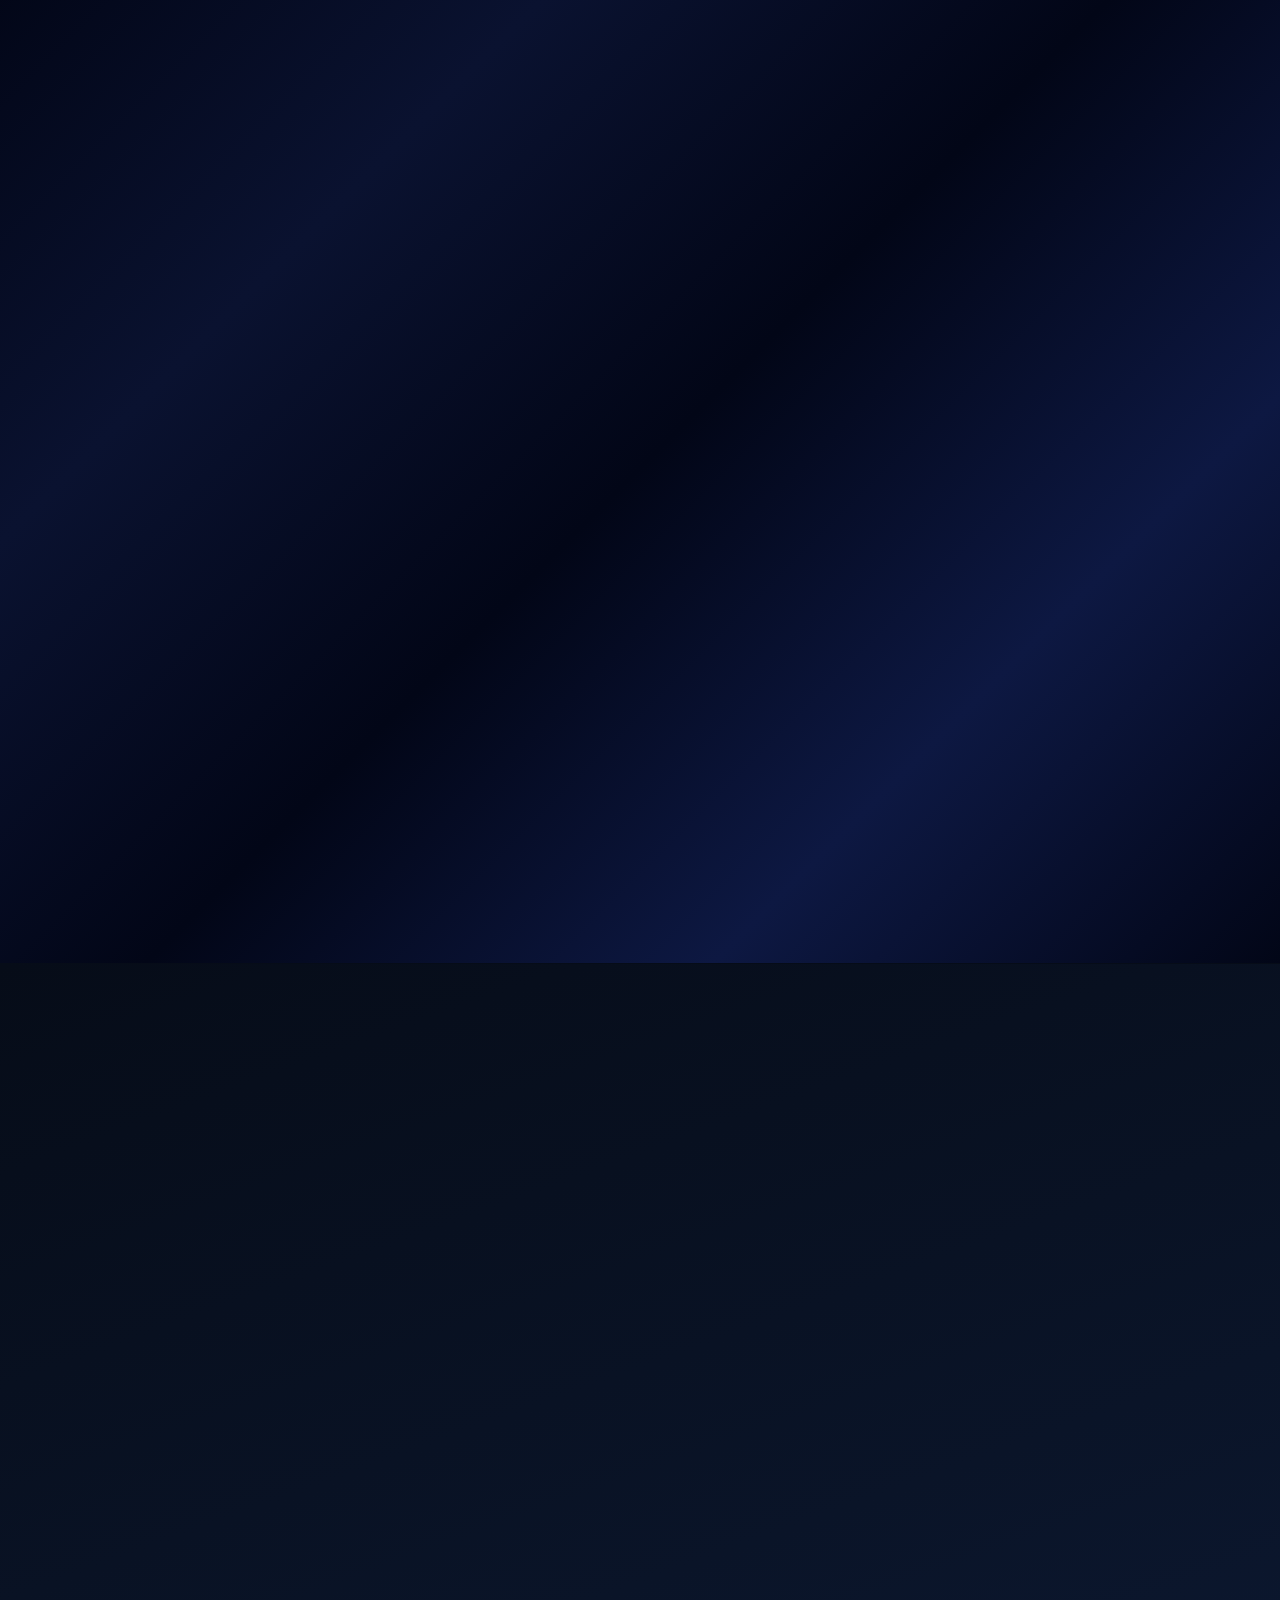
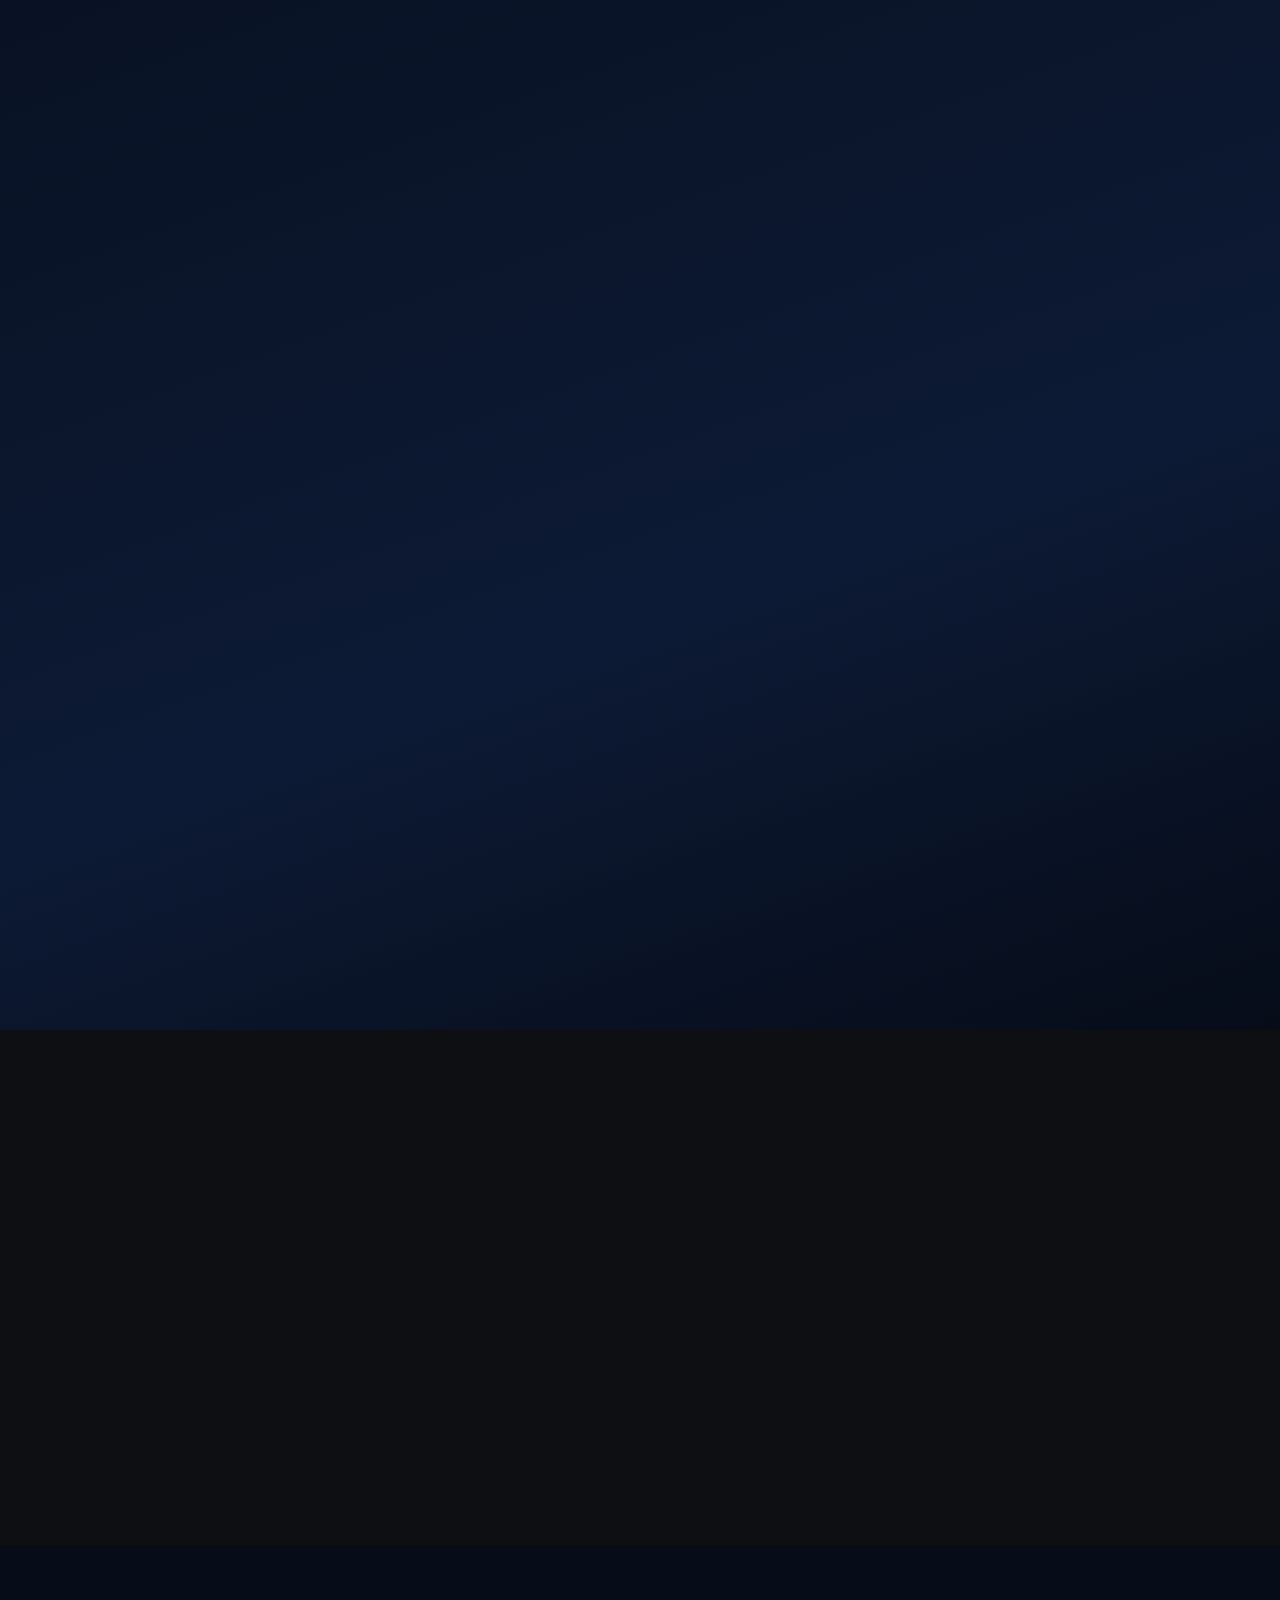
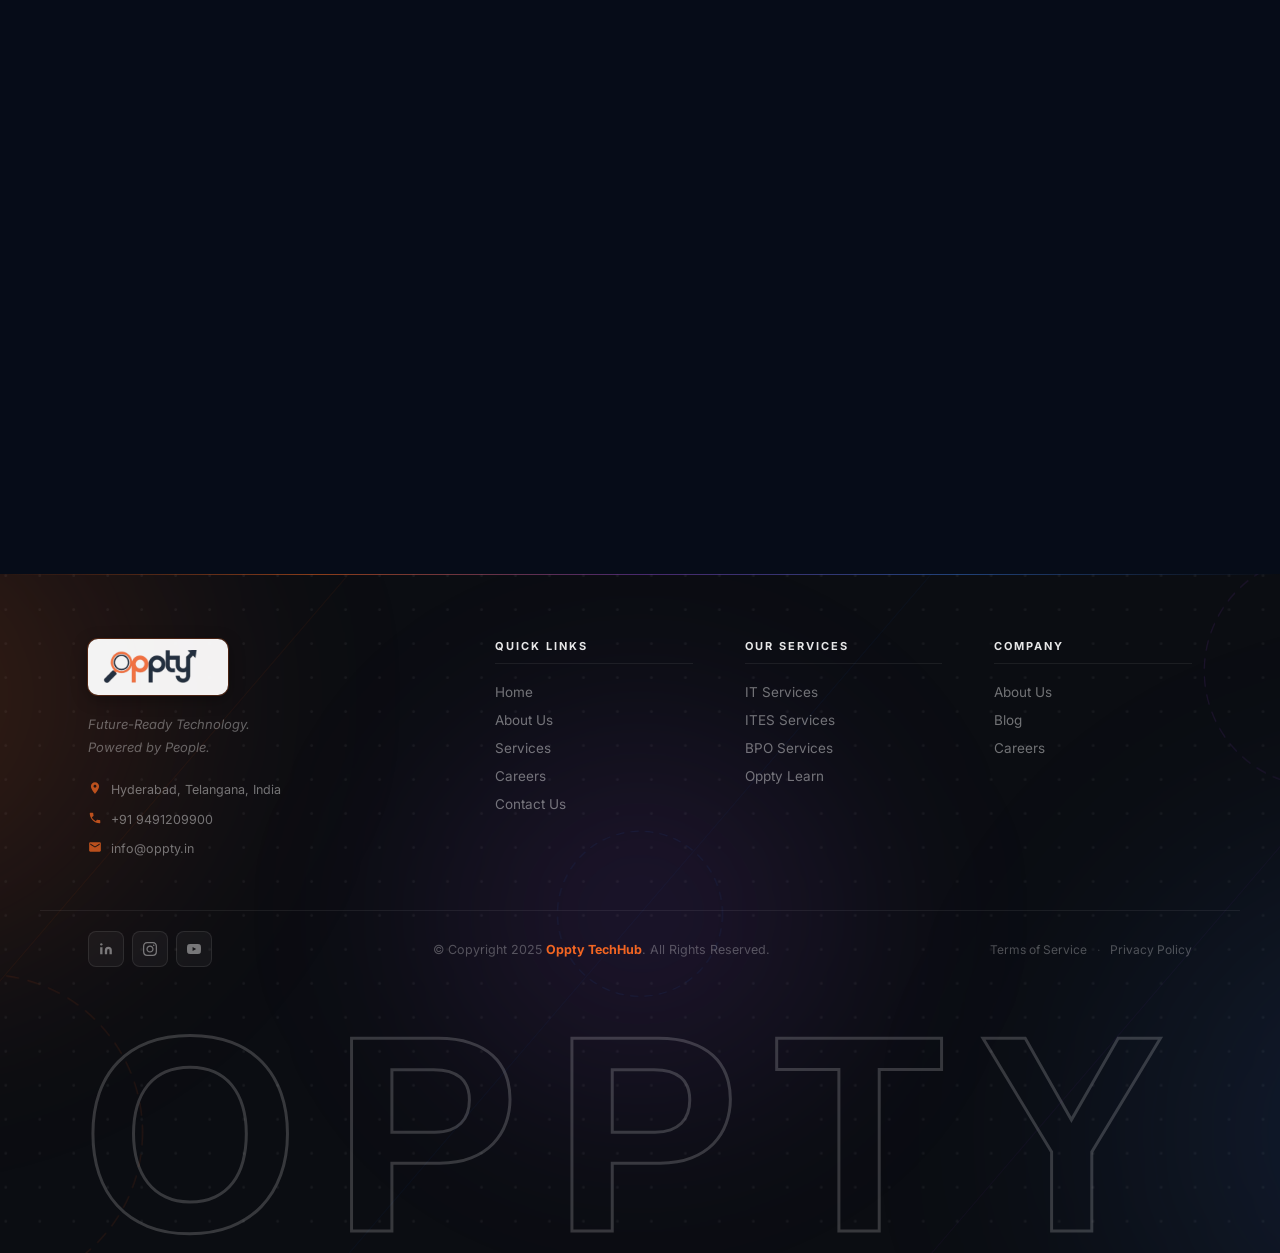
==== commit 99faa0f0: "mk37" ====
--- a/index.html
+++ b/index.html
@@ -884,28 +884,33 @@
               <div class="wo-badge__pulse"></div>
             </div>
 
-            <!-- Floating mini badges — 4 corners -->
-            <div class="wo-mini wo-mini--1">
-              <svg viewBox="0 0 24 24" fill="none" stroke="#f26522" stroke-width="2.5" stroke-linecap="round" stroke-linejoin="round">
-                <polyline points="20 6 9 17 4 12" />
-              </svg>
-            </div>
-            <div class="wo-mini wo-mini--2">
-              <svg viewBox="0 0 24 24" fill="none" stroke="#3b82f6" stroke-width="2.5" stroke-linecap="round" stroke-linejoin="round">
-                <path d="M13 2L3 14h9l-1 8 10-12h-9l1-8z" fill="#3b82f6" fill-opacity="0.9"/>
-              </svg>
-            </div>
-            <div class="wo-mini wo-mini--3">
-              <svg viewBox="0 0 24 24" fill="none" stroke="#3b82f6" stroke-width="2.5" stroke-linecap="round" stroke-linejoin="round">
-                <path d="M12 2L2 7l10 5 10-5-10-5z"/><path d="M2 17l10 5 10-5"/><path d="M2 12l10 5 10-5"/>
-              </svg>
-            </div>
-            <div class="wo-mini wo-mini--4">
-              <svg viewBox="0 0 24 24" fill="none" stroke="#f26522" stroke-width="2.5" stroke-linecap="round" stroke-linejoin="round">
-                <circle cx="12" cy="12" r="10"/>
-                <path d="M12 6v6l4 2"/>
-              </svg>
-            </div>
+            <!-- Floating mini badges — 8 product logos (clickable) -->
+            <!-- Inner ring: 4 products -->
+            <a href="https://task.theoppty.com/" target="_blank" class="wo-mini wo-mini--1 wo-mini--product" title="Taskly">
+              <img src="./ASSETS/images/taskly.png" alt="Taskly" />
+            </a>
+            <a href="https://chat.theoppty.com/" target="_blank" class="wo-mini wo-mini--2 wo-mini--product" title="Chatly">
+              <img src="./ASSETS/images/chatly.png" alt="Chatly" />
+            </a>
+            <a href="https://theoppty.com/" target="_blank" class="wo-mini wo-mini--3 wo-mini--product" title="Peoplely">
+              <img src="./ASSETS/images/peoplely.png" alt="Peoplely" />
+            </a>
+            <a href="https://hiring.theoppty.com/" target="_blank" class="wo-mini wo-mini--4 wo-mini--product" title="Hirely">
+              <img src="./ASSETS/images/hirely.png" alt="Hirely" />
+            </a>
+            <!-- Outer ring: 4 more products -->
+            <a href="#" class="wo-mini wo-mini--5 wo-mini--product" title="Cliently">
+              <img src="./ASSETS/images/cliently.png" alt="Cliently" />
+            </a>
+            <a href="./HTML/Oppty_learn.html" class="wo-mini wo-mini--6 wo-mini--product" title="Learnly">
+              <img src="./ASSETS/images/learnly.png" alt="Learnly" />
+            </a>
+            <a href="#" class="wo-mini wo-mini--7 wo-mini--product" title="Meetly">
+              <img src="./ASSETS/images/meetly.png" alt="Meetly" />
+            </a>
+            <a href="#" class="wo-mini wo-mini--8 wo-mini--product" title="Supportly">
+              <img src="./ASSETS/images/supportly.png" alt="Supportly" />
+            </a>
 
             <!-- Stats overlay -->
             <div class="wo-stat-overlay">
--- a/CSS/index.css
+++ b/CSS/index.css
@@ -3912,17 +3912,18 @@
     display: flex;
     align-items: center;
     justify-content: center;
-    min-height: 500px;
+    min-height: 560px;
 }
 
 .wo-visual__wrap {
     position: relative;
     width: 100%;
-    max-width: 450px;
+    max-width: 480px;
     aspect-ratio: 1;
     display: flex;
     align-items: center;
     justify-content: center;
+    overflow: visible;
 }
 
 /* Animated rings */
@@ -4117,29 +4118,39 @@
 /* Mini floating badges */
 .wo-mini {
     position: absolute;
-    width: 56px;
-    height: 56px;
+    width: 62px;
+    height: 62px;
     border-radius: 16px;
-    background: linear-gradient(135deg,
-            rgba(255, 255, 255, 0.95) 0%,
-            rgba(255, 255, 255, 0.85) 100%);
-    backdrop-filter: blur(10px);
+    background: rgba(10, 20, 50, 0.85);
+    backdrop-filter: blur(16px);
+    -webkit-backdrop-filter: blur(16px);
     display: flex;
     align-items: center;
     justify-content: center;
-    color: var(--orange);
     box-shadow:
-        0 10px 30px rgba(0, 0, 0, 0.3),
-        0 0 0 1px rgba(242, 101, 34, 0.3) inset;
+        0 10px 30px rgba(0, 0, 0, 0.4),
+        0 0 0 1.5px rgba(255, 255, 255, 0.12) inset;
     z-index: 3;
     transition: transform 0.3s ease, box-shadow 0.3s ease;
+    text-decoration: none;
+    overflow: hidden;
+    padding: 7px;
 }
 
 .wo-mini:hover {
-    transform: scale(1.15) rotate(-5deg);
+    transform: scale(1.18) rotate(-4deg);
     box-shadow:
-        0 15px 40px rgba(242, 101, 34, 0.4),
-        0 0 0 1px var(--orange) inset;
+        0 18px 44px rgba(242, 101, 34, 0.45),
+        0 0 0 2px rgba(242, 101, 34, 0.6) inset;
+}
+
+/* Product logo images inside mini badges */
+.wo-mini--product img {
+    width: 100%;
+    height: 100%;
+    object-fit: contain;
+    display: block;
+    border-radius: 8px;
 }
 
 .wo-mini svg {
@@ -4147,48 +4158,69 @@
     height: 26px;
 }
 
+/* Inner ring — 4 products */
 .wo-mini--1 {
-    top: 10%;
+    top: 8%;
+    left: 12%;
+    animation: wo-mini-float 5s ease-in-out infinite;
+}
+
+.wo-mini--2 {
+    top: 8%;
+    right: 12%;
+    animation: wo-mini-float 6s ease-in-out infinite 1s;
+}
+
+.wo-mini--3 {
+    bottom: 18%;
     left: 5%;
-    animation: wo-mini-float 5s ease-in-out infinite;
-}
-
-.wo-mini--2 {
-    top: 15%;
+    animation: wo-mini-float 5.5s ease-in-out infinite 0.5s;
+}
+
+.wo-mini--4 {
+    bottom: 18%;
     right: 5%;
-    color: #3b82f6;
-    animation: wo-mini-float 6s ease-in-out infinite 1s;
-}
-
-.wo-mini--3 {
-    bottom: 20%;
-    left: 0%;
-    color: #3b82f6;
-    animation: wo-mini-float 5.5s ease-in-out infinite 0.5s;
-}
-
-.wo-mini--4 {
-    bottom: 10%;
-    right: 8%;
     animation: wo-mini-float 7s ease-in-out infinite 1.5s;
 }
 
+/* Outer ring — 4 more products */
+.wo-mini--5 {
+    top: 42%;
+    left: -4%;
+    animation: wo-mini-float 6.5s ease-in-out infinite 0.3s;
+}
+
+.wo-mini--6 {
+    top: 42%;
+    right: -4%;
+    animation: wo-mini-float 5.8s ease-in-out infinite 0.8s;
+}
+
+.wo-mini--7 {
+    top: -2%;
+    left: 40%;
+    animation: wo-mini-float 5.2s ease-in-out infinite 1.2s;
+}
+
+.wo-mini--8 {
+    bottom: 2%;
+    left: 38%;
+    animation: wo-mini-float 6.2s ease-in-out infinite 0.6s;
+}
+
 @keyframes wo-mini-float {
-
-    0%,
-    100% {
+    0%, 100% {
         transform: translateY(0) rotate(0deg);
     }
-
     50% {
-        transform: translateY(-15px) rotate(5deg);
+        transform: translateY(-12px) rotate(4deg);
     }
 }
 
 /* Stats overlay */
 .wo-stat-overlay {
     position: absolute;
-    bottom: -10px;
+    bottom: -130px;
     left: 50%;
     transform: translateX(-50%);
     display: flex;
